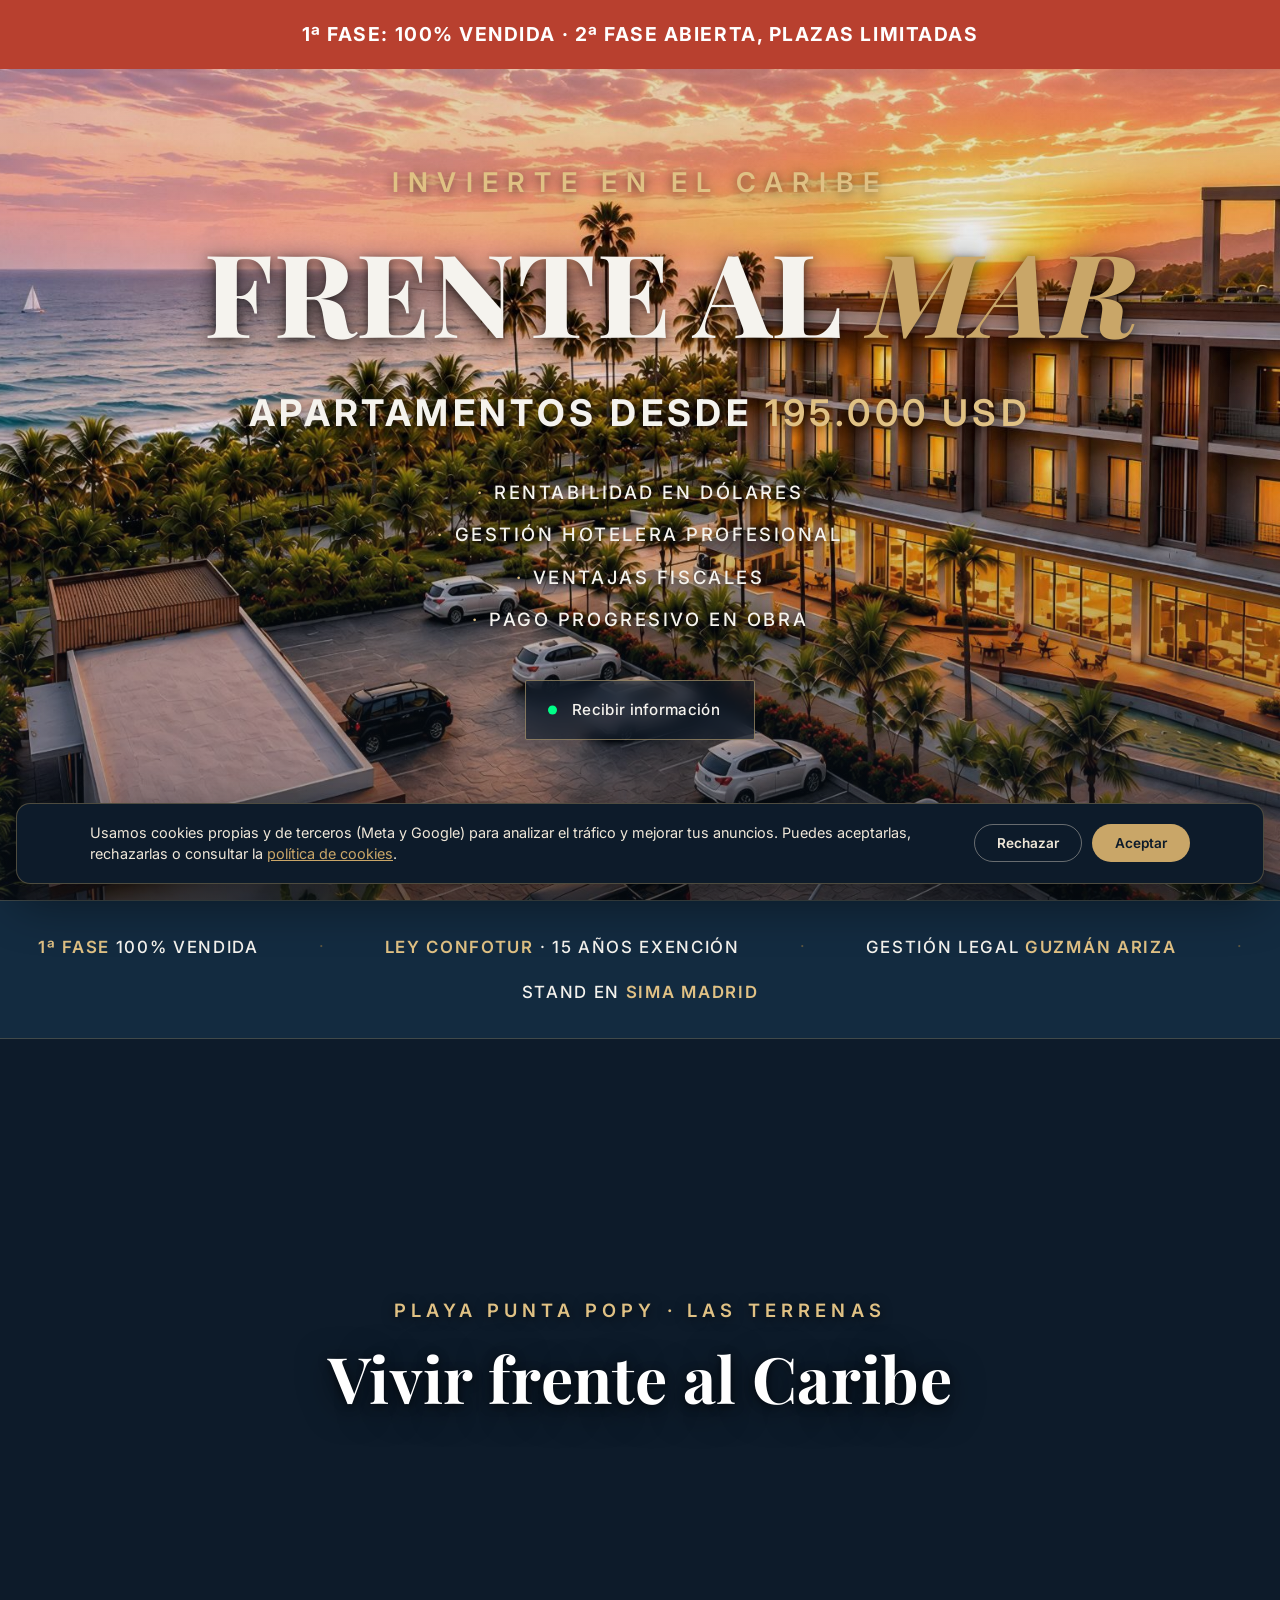
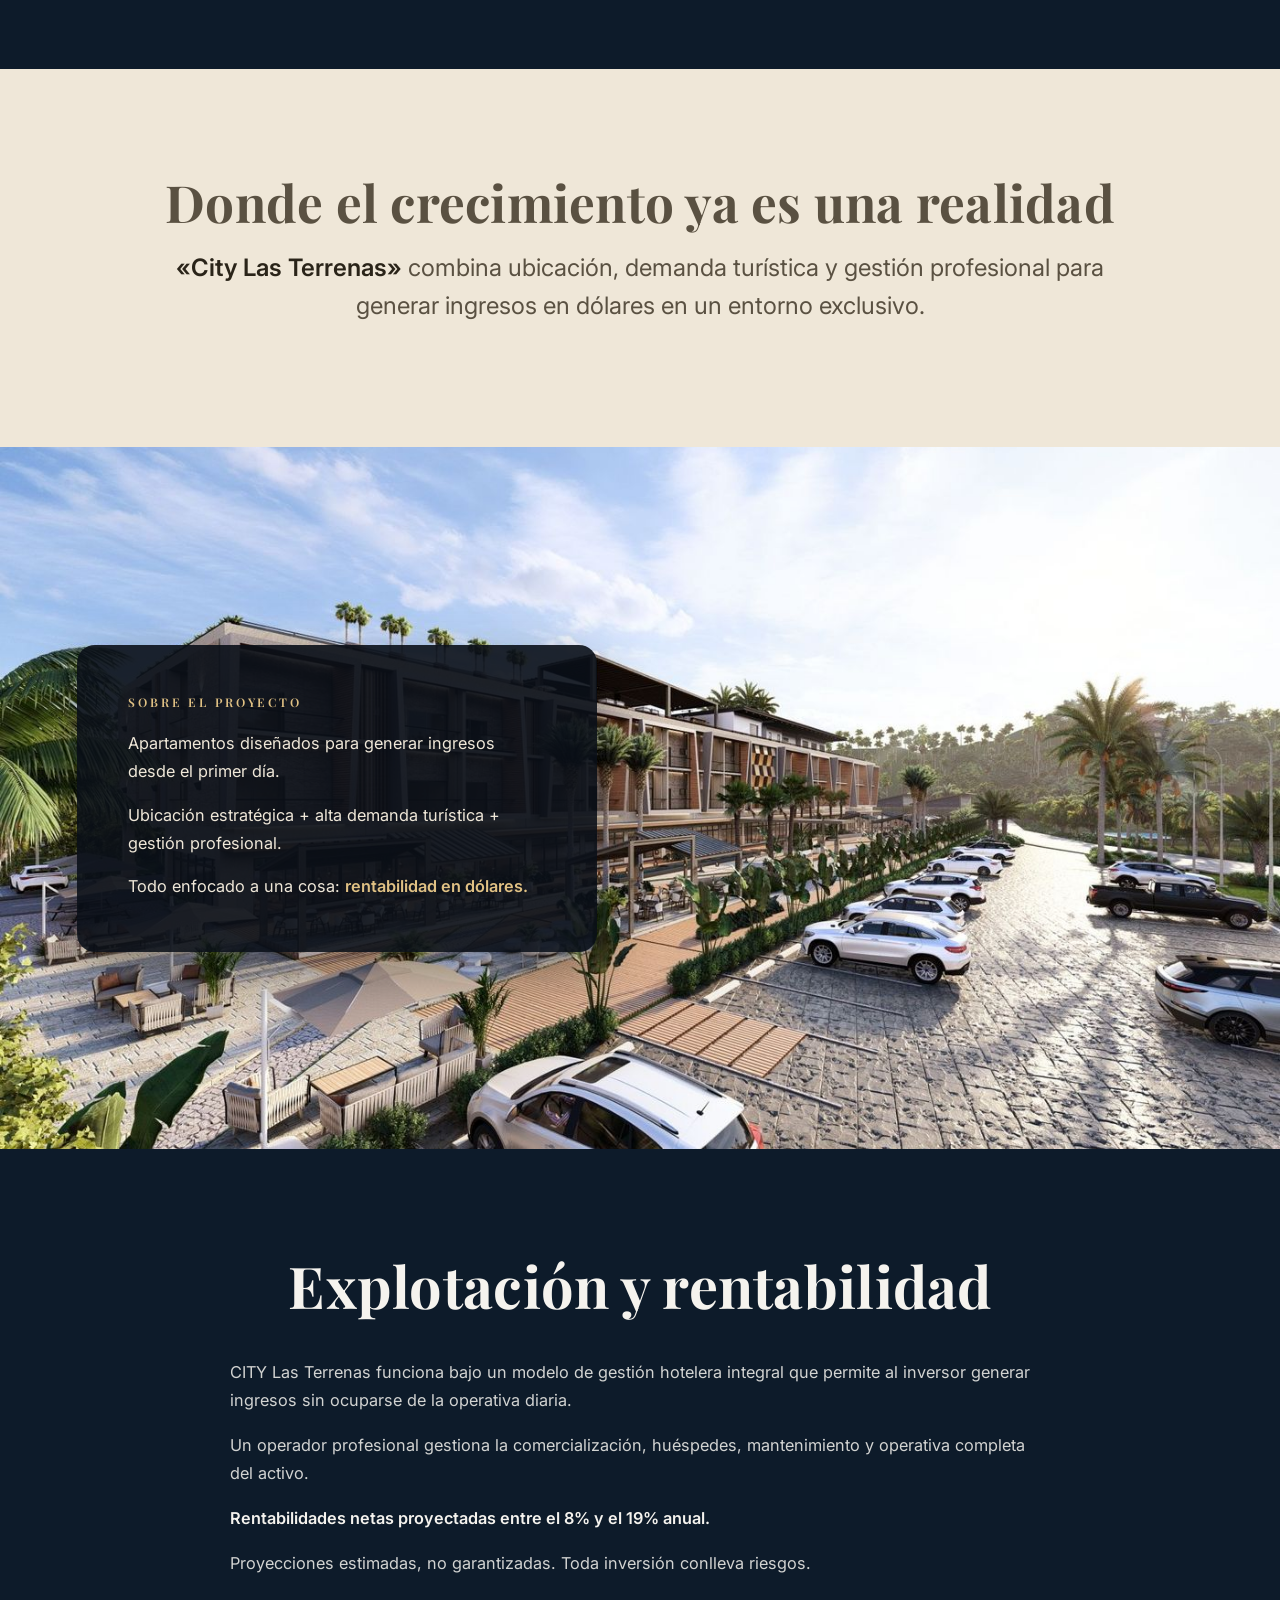
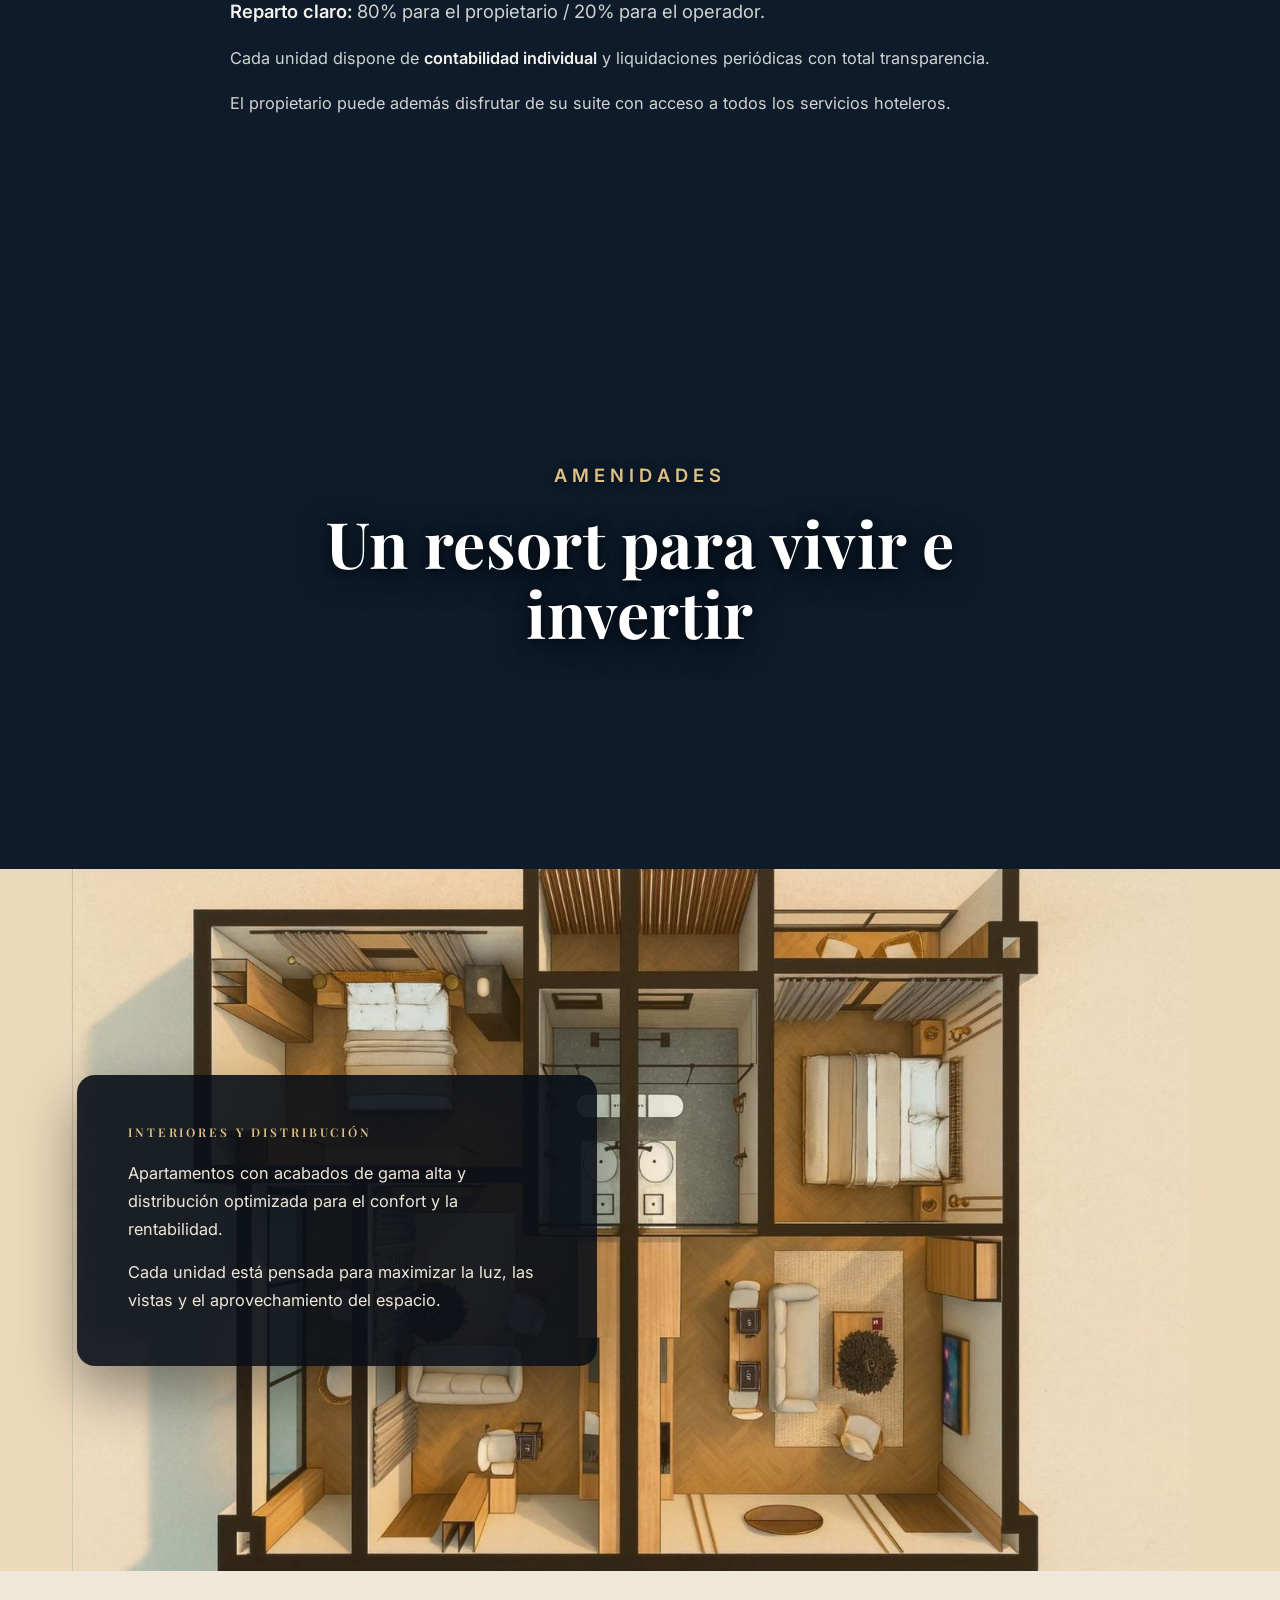
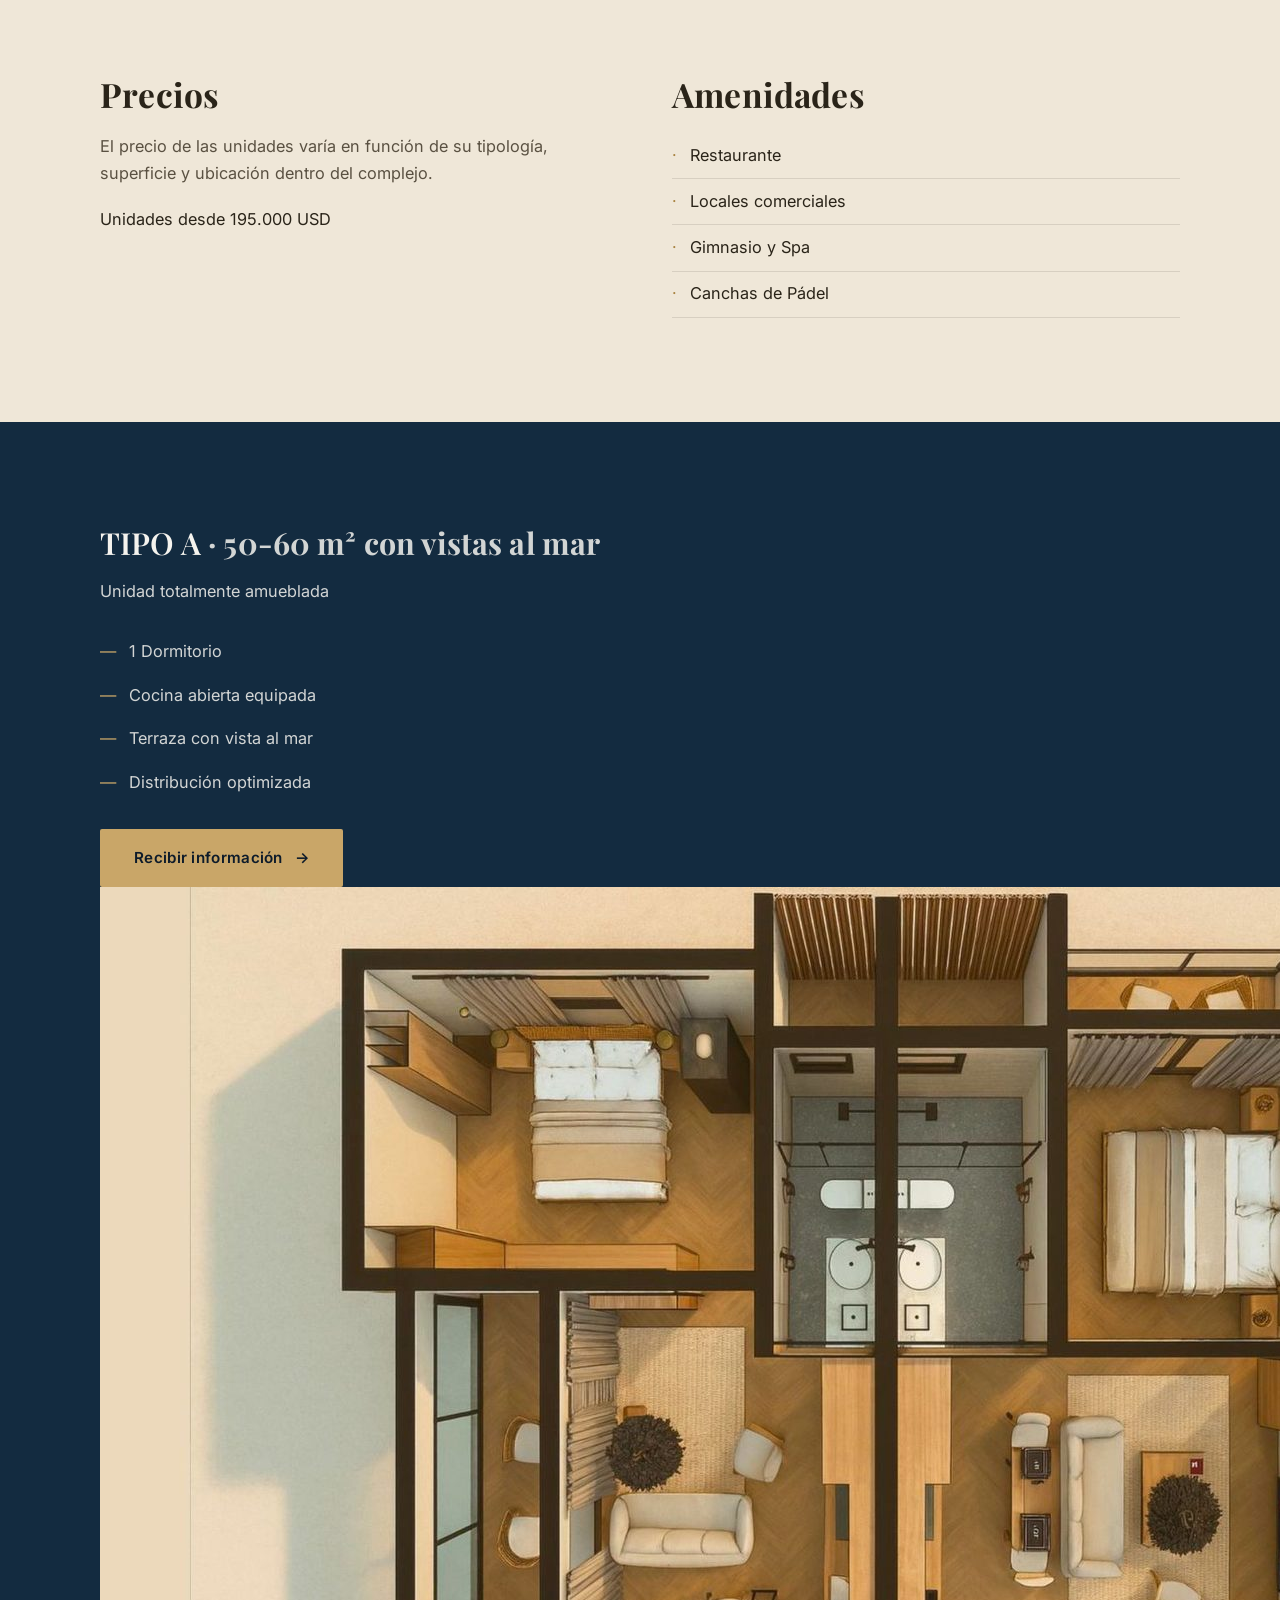
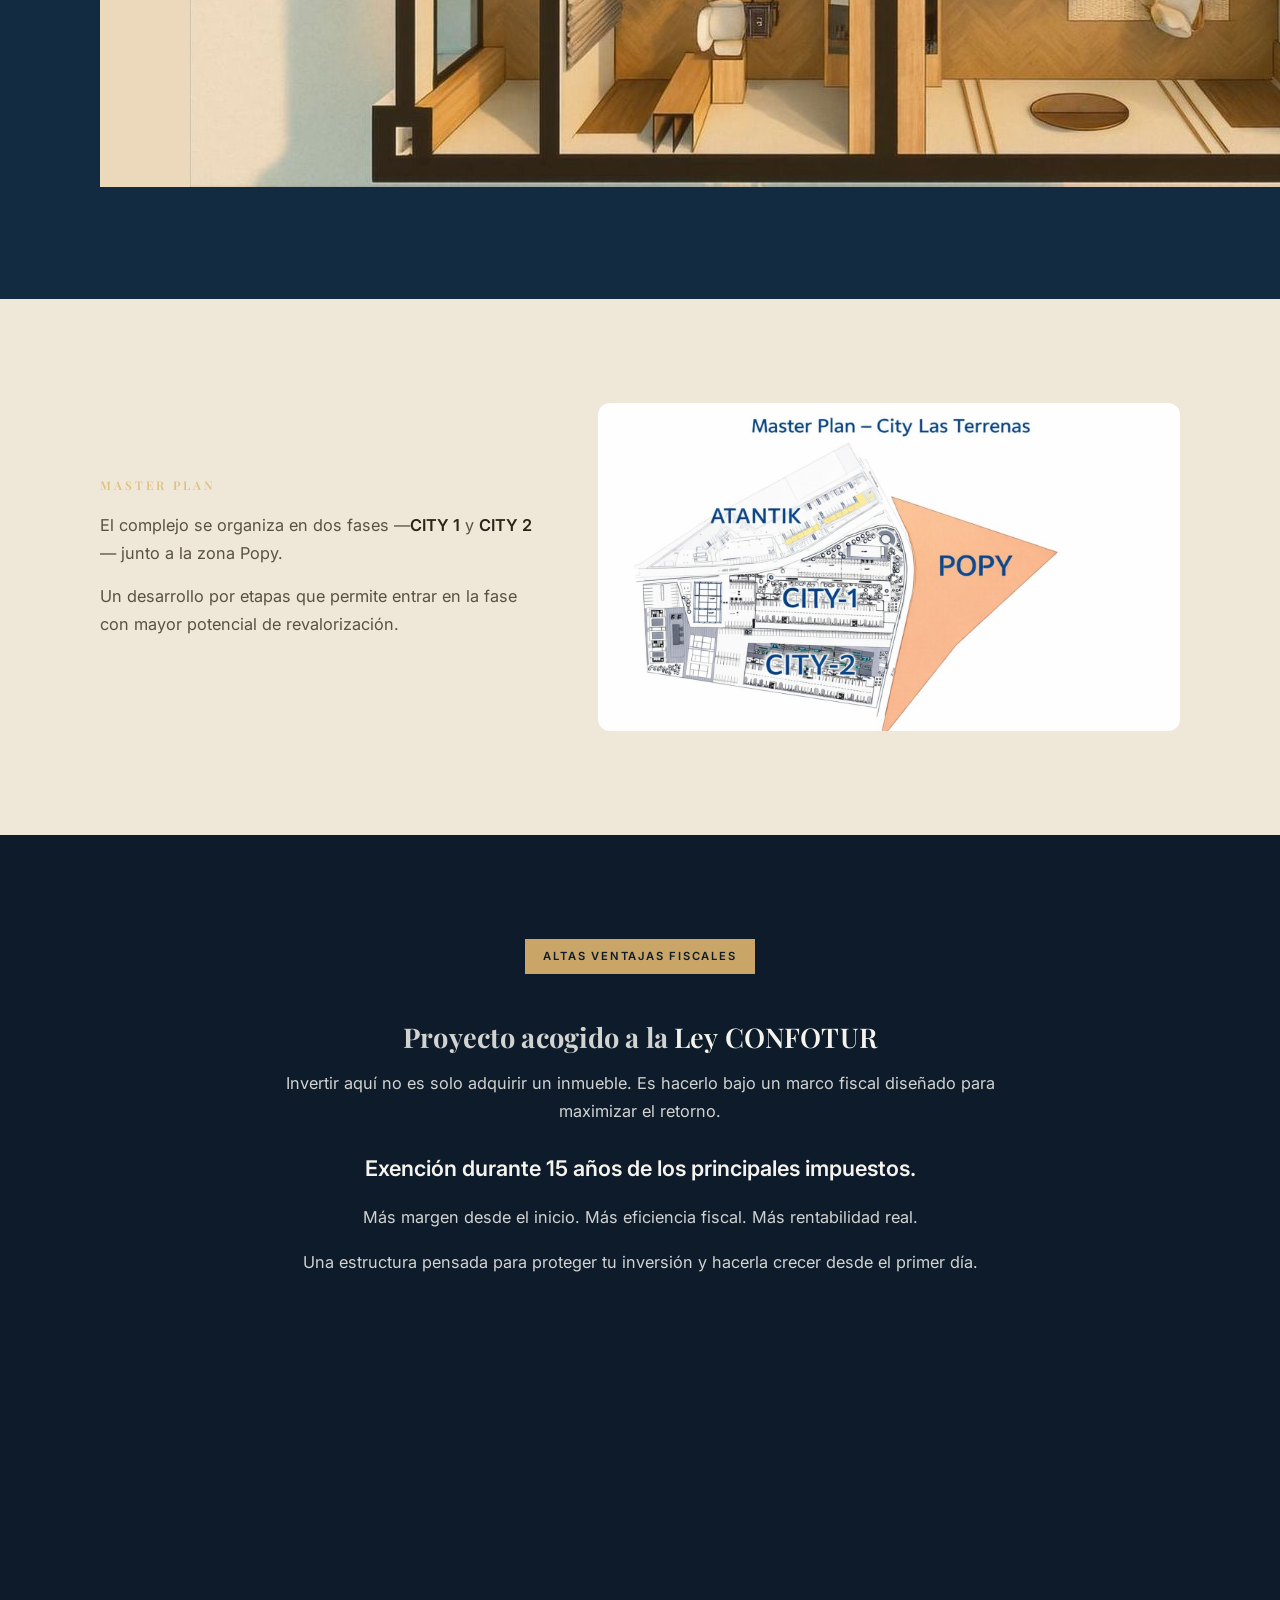
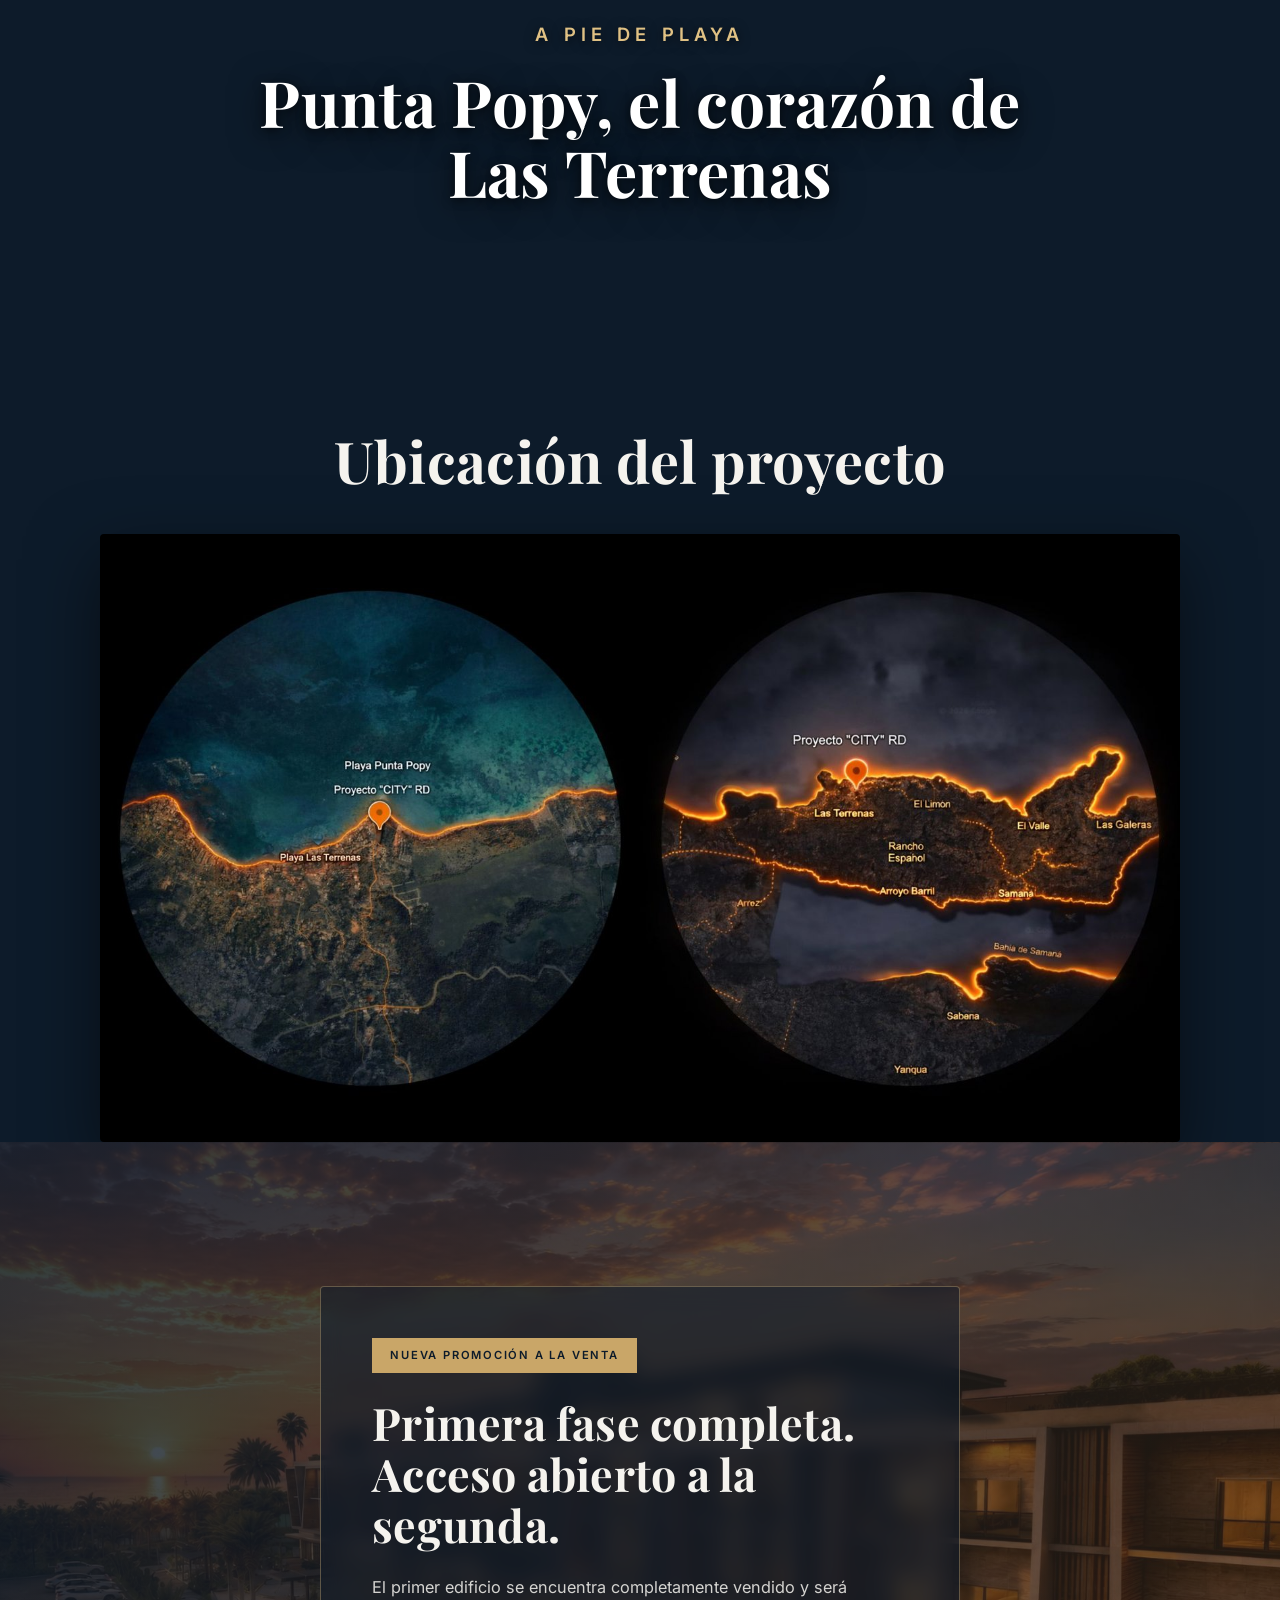
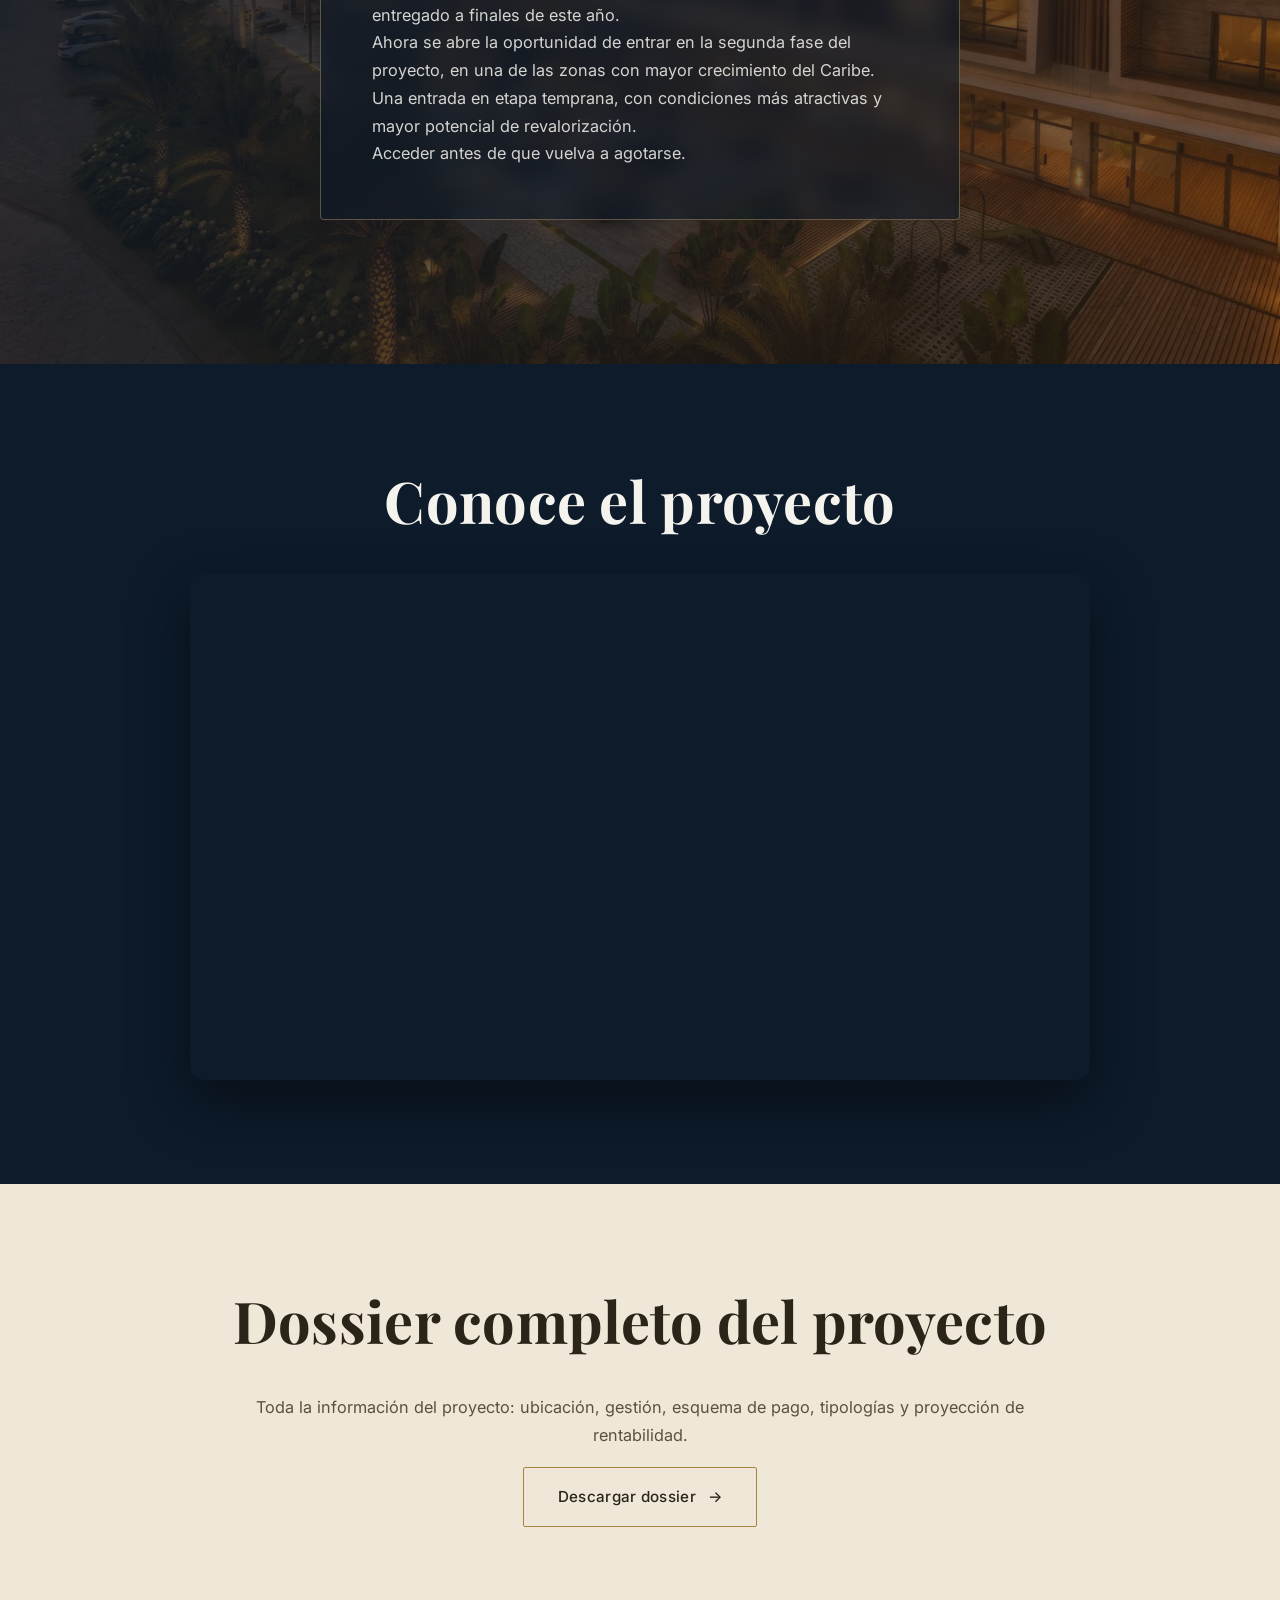
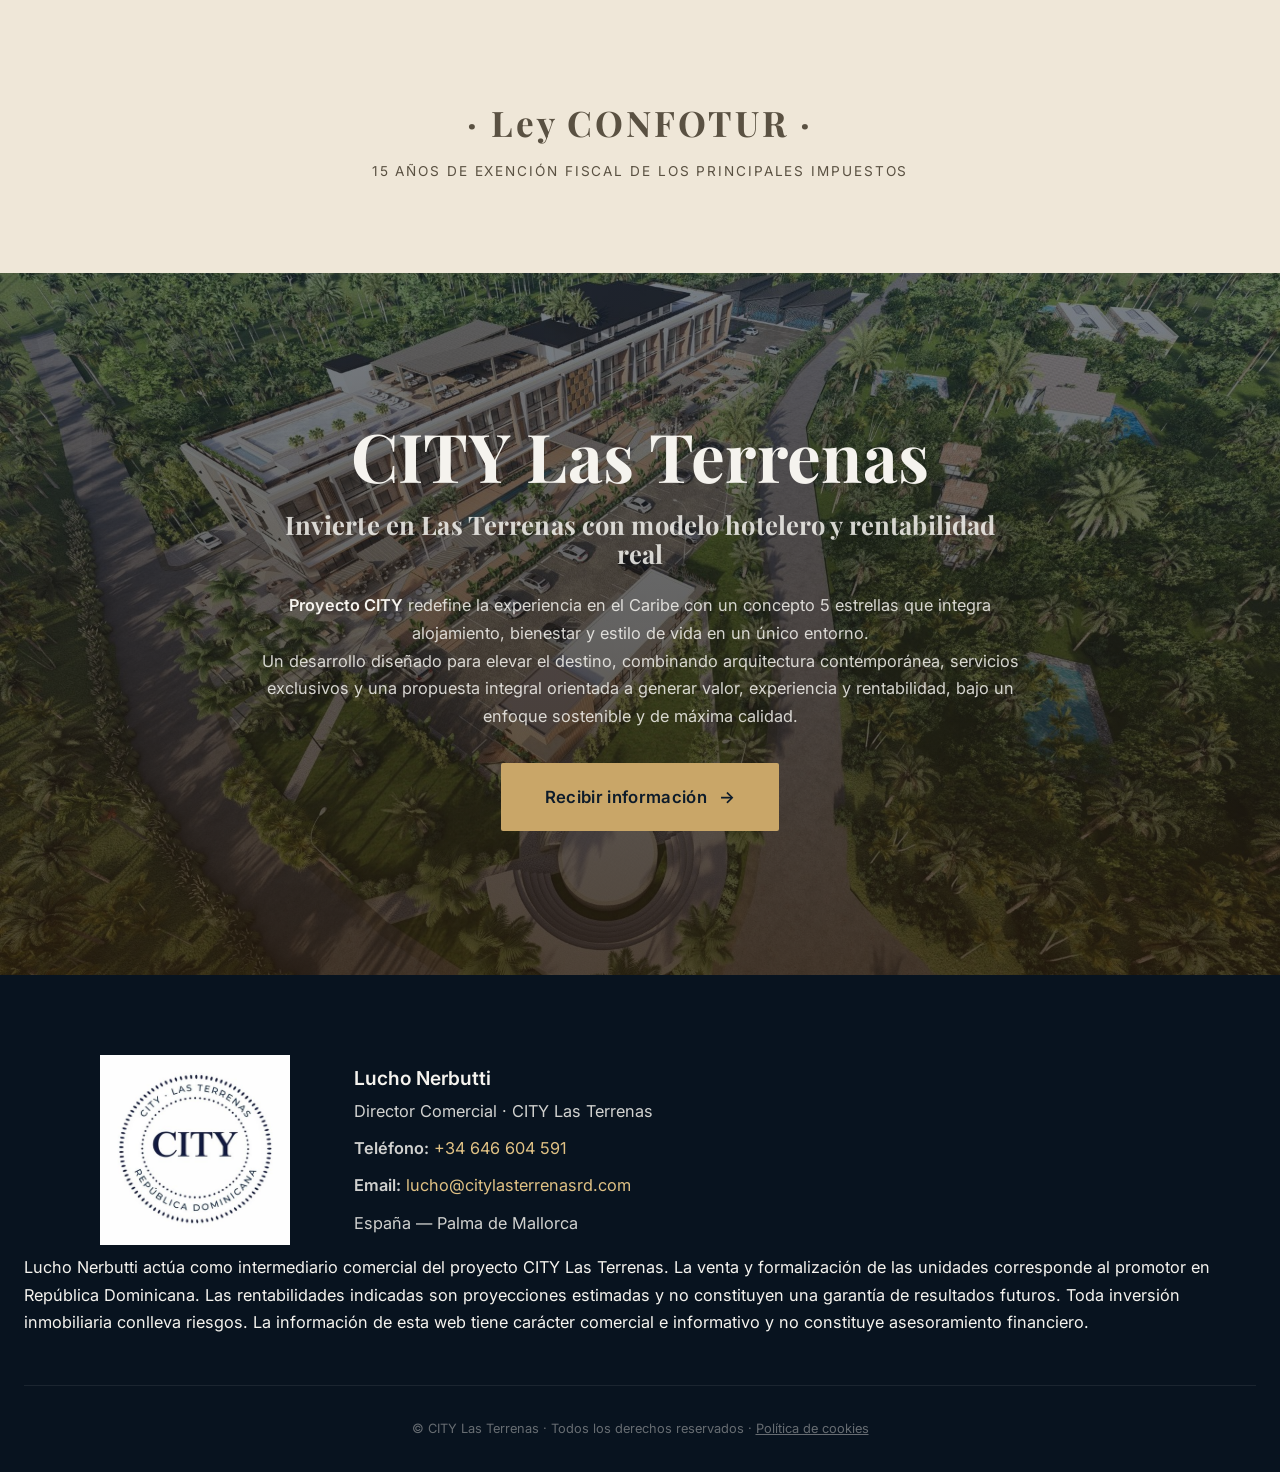
==== index.html @ 93aa948c "Add files via upload" ====
<!doctype html>
<html lang="es">
<head>
<meta charset="UTF-8">
<meta name="viewport" content="width=device-width, initial-scale=1">
<title>City Las Terrenas | Apartamentos en el Caribe desde 195.000 USD</title>
<meta name="description" content="Invierte frente al mar en Las Terrenas (Rep. Dominicana). Rentabilidad en dólares con gestión hotelera y ventajas fiscales CONFOTUR. Apartamentos desde 195.000 USD.">
<link rel="canonical" href="https://citylasterrenasrd.com/">
<meta property="og:locale" content="es_ES">
<meta property="og:type" content="website">
<meta property="og:title" content="City Las Terrenas | Apartamentos en el Caribe desde 195.000 USD">
<meta property="og:description" content="Invierte frente al mar en Las Terrenas (Rep. Dominicana). Rentabilidad en dólares con gestión hotelera y ventajas fiscales CONFOTUR. Apartamentos desde 195.000 USD.">
<meta property="og:url" content="https://citylasterrenasrd.com/">
<meta property="og:site_name" content="City Las Terrenas">
<meta property="og:image" content="https://citylasterrenasrd.com/assets/og-city.jpg">
<meta name="twitter:card" content="summary_large_image">
<link rel="icon" href="/assets/favicon-32x32.png" sizes="32x32">
<link rel="apple-touch-icon" href="/assets/favicon-180x180.png">
<link rel="preconnect" href="https://fonts.googleapis.com">
<link rel="preconnect" href="https://fonts.gstatic.com" crossorigin>
<link href="https://fonts.googleapis.com/css2?family=Playfair+Display:ital,wght@0,500;0,600;0,700;0,800;0,900;1,500;1,600;1,700&family=Inter:wght@300;400;500;600;700&display=swap" rel="stylesheet">
<link rel="stylesheet" href="/assets/city.css">
</head>
<body>

<!-- ===== HERO ===== -->
<header class="hero">
  <div class="hero-media" style="background-image:url('/assets/hero-atardecer.jpg')"></div>
  <div class="hero-overlay"></div>
  <div class="hero-banner">1ª FASE: 100% VENDIDA · 2ª FASE ABIERTA, PLAZAS LIMITADAS</div>
  <div class="hero-content">
    <p class="hero-eyebrow">Invierte en el Caribe</p>
    <h1 class="hero-title">Frente al <em>mar</em></h1>
    <p class="hero-price">Apartamentos desde <strong>195.000 USD</strong></p>
    <ul class="hero-features">
      <li>Rentabilidad en dólares</li>
      <li>Gestión hotelera profesional</li>
      <li>Ventajas fiscales</li>
      <li>Pago progresivo en obra</li>
    </ul>
    <a class="btn btn-primary" href="https://wa.me/34646604591?text=Hola%20Lucho%2C%20me%20interesa%20invertir%20en%20City%20Las%20Terrenas.%20%C2%BFMe%20pasas%20informaci%C3%B3n%3F" data-wa="lead" target="_blank" rel="noopener">
      <span class="btn-dot"></span>Recibir información
    </a>
  </div>
</header>

<!-- ===== FRANJA DE CONFIANZA ===== -->
<div class="trust-bar">
  <div class="trust-inner">
    <span class="trust-item"><strong>1ª fase</strong> 100% vendida</span>
    <span class="trust-sep">·</span>
    <span class="trust-item"><strong>Ley CONFOTUR</strong> · 15 años exención</span>
    <span class="trust-sep">·</span>
    <span class="trust-item">Gestión legal <strong>Guzmán Ariza</strong></span>
    <span class="trust-sep">·</span>
    <span class="trust-item">Stand en <strong>SIMA Madrid</strong></span>
  </div>
</div>

<!-- ===== PARALLAX 1: PLAYA ===== -->
<section class="parallax" style="background-image:url('/assets/gal-playa.jpg')">
  <div class="parallax-overlay"></div>
  <div class="parallax-content">
    <p class="parallax-eyebrow">Playa Punta Popy · Las Terrenas</p>
    <h2 class="parallax-title">Vivir frente al Caribe</h2>
  </div>
</section>

<!-- ===== INTRO (claro) ===== -->
<section class="section light section-intro">
  <div class="section-inner">
    <p class="intro-lead">Donde el crecimiento ya es una realidad</p>
    <p class="intro-body"><strong>«City Las Terrenas»</strong> combina ubicación, demanda turística y gestión profesional para generar ingresos en dólares en un entorno exclusivo.</p>
  </div>
</section>

<!-- ===== SOBRE EL PROYECTO (foto full-bleed + tarjeta) ===== -->
<section class="fotocard" style="background-image:url('/assets/gal-render-dia.jpg')">
  <div class="fotocard-card">
    <h2 class="eyebrow">Sobre el proyecto</h2>
    <p>Apartamentos diseñados para generar ingresos desde el primer día.</p>
    <p>Ubicación estratégica + alta demanda turística + gestión profesional.</p>
    <p>Todo enfocado a una cosa: <strong>rentabilidad en dólares.</strong></p>
  </div>
</section>

<!-- ===== EXPLOTACIÓN Y RENTABILIDAD (oscuro) — MOVIDO: subido aquí, es el argumento nº1 ===== -->
<section class="section dark section-content section-rentabilidad">
  <div class="section-inner">
    <h2 class="section-title-center">Explotación y rentabilidad</h2>
    <p class="rent-intro">CITY Las Terrenas funciona bajo un modelo de gestión hotelera integral que permite al inversor generar ingresos sin ocuparse de la operativa diaria.</p>
    <p class="rent-intro">Un operador profesional gestiona la comercialización, huéspedes, mantenimiento y operativa completa del activo.</p>
    <p class="rent-star"><strong>Rentabilidades netas proyectadas entre el 8% y el 19% anual.</strong></p>
    <p class="disclaimer-inline">Proyecciones estimadas, no garantizadas. Toda inversión conlleva riesgos.</p>
    <p class="rent-split"><strong>Reparto claro:</strong> 80% para el propietario / 20% para el operador.</p>
    <p>Cada unidad dispone de <strong>contabilidad individual</strong> y liquidaciones periódicas con total transparencia.</p>
    <p>El propietario puede además disfrutar de su suite con acceso a todos los servicios hoteleros.</p>
  </div>
</section>

<!-- ===== PARALLAX 2: PISCINA ===== -->
<section class="parallax" style="background-image:url('/assets/gal-piscina.jpg')">
  <div class="parallax-overlay"></div>
  <div class="parallax-content">
    <p class="parallax-eyebrow">Amenidades</p>
    <h2 class="parallax-title">Un resort para vivir e invertir</h2>
  </div>
</section>

<!-- ===== INTERIORES (foto full-bleed + tarjeta) ===== -->
<section class="fotocard" style="background-image:url('/assets/interior-habitacion.jpg')">
  <div class="fotocard-card">
    <h2 class="eyebrow">Interiores y distribución</h2>
    <p>Apartamentos con acabados de gama alta y distribución optimizada para el confort y la rentabilidad.</p>
    <p>Cada unidad está pensada para maximizar la luz, las vistas y el aprovechamiento del espacio.</p>
  </div>
</section>

<!-- ===== PRECIOS + AMENIDADES (claro) ===== -->
<section class="section light">
  <div class="dos-col">
    <div class="col col-precios">
      <h2 class="col-title">Precios</h2>
      <p>El precio de las unidades varía en función de su tipología, superficie y ubicación dentro del complejo.</p>
      <div class="precio-ancla">
        <span class="precio-label">Unidades desde</span>
        <span class="precio-cifra">195.000 <span class="precio-moneda">USD</span></span>
      </div>
    </div>
    <div class="col">
      <h2 class="col-title">Amenidades</h2>
      <ul class="amenidades">
        <li>Restaurante</li>
        <li>Locales comerciales</li>
        <li>Gimnasio y Spa</li>
        <li>Canchas de Pádel</li>
      </ul>
    </div>
  </div>
</section>

<!-- ===== TIPO A (soft) ===== -->
<section class="section soft section-tipo-a">
  <div class="section-inner tipo-a-inner">
    <div class="tipo-a-text">
      <p class="tipo-a-label"><strong>TIPO A</strong> · 50-60 m² con vistas al mar</p>
      <p>Unidad totalmente amueblada</p>
      <ul class="tipo-a-list">
        <li>1 Dormitorio</li>
        <li>Cocina abierta equipada</li>
        <li>Terraza con vista al mar</li>
        <li>Distribución optimizada</li>
      </ul>
      <a class="btn btn-gold" href="https://wa.me/34646604591?text=Hola%20Lucho%2C%20me%20interesa%20invertir%20en%20City%20Las%20Terrenas.%20%C2%BFMe%20pasas%20informaci%C3%B3n%3F" data-wa="lead" target="_blank" rel="noopener">
        Recibir información <span class="arrow">→</span>
      </a>
    </div>
    <img class="tipo-a-img" src="/assets/interior-habitacion.jpg" alt="Plano de distribución del apartamento Tipo A" loading="lazy">
  </div>
</section>

<!-- ===== MASTER PLAN (oscuro) ===== -->
<section class="section light section-masterplan">
  <div class="section-inner masterplan-inner">
    <div class="masterplan-text">
      <h2 class="eyebrow">Master plan</h2>
      <p>El complejo se organiza en dos fases —<strong>CITY 1</strong> y <strong>CITY 2</strong>— junto a la zona Popy.</p>
      <p>Un desarrollo por etapas que permite entrar en la fase con mayor potencial de revalorización.</p>
    </div>
    <img class="masterplan-img" src="/assets/masterplan.jpg" alt="Master plan del complejo City Las Terrenas" loading="lazy">
  </div>
</section>

<!-- ===== VENTAJAS FISCALES (oscuro) ===== -->
<section class="section dark section-fiscal fade-up">
  <div class="section-inner">
    <span class="promo-tag">Altas ventajas fiscales</span>
    <p class="fiscal-lead">Proyecto acogido a la <strong>Ley CONFOTUR</strong></p>
    <p class="fiscal-ctx">Invertir aquí no es solo adquirir un inmueble. Es hacerlo bajo un marco fiscal diseñado para maximizar el retorno.</p>
    <p class="fiscal-highlight"><strong>Exención durante 15 años de los principales impuestos.</strong></p>
    <p class="fiscal-ctx">Más margen desde el inicio. Más eficiencia fiscal. Más rentabilidad real.</p>
    <p class="fiscal-ctx">Una estructura pensada para proteger tu inversión y hacerla crecer desde el primer día.</p>
  </div>
</section>

<!-- ===== PARALLAX 4: PUNTA POPY ===== -->
<section class="parallax" style="background-image:url('/assets/gal-puntapopy.jpg')">
  <div class="parallax-overlay"></div>
  <div class="parallax-content">
    <p class="parallax-eyebrow">A pie de playa</p>
    <h2 class="parallax-title">Punta Popy, el corazón de Las Terrenas</h2>
  </div>
</section>

<!-- ===== UBICACIÓN (negro, full-bleed) ===== -->
<section class="section-ubicacion">
  <h2 class="section-title-center ubicacion-title">Ubicación del proyecto</h2>
  <div class="mapa-wrap">
    <img src="/assets/mapa-ubicacion.jpg" alt="Ubicación de City Las Terrenas en República Dominicana" loading="lazy">
  </div>
</section>

<!-- ===== NUEVA PROMOCIÓN / ESCASEZ (foto) — MOVIDO: justo antes del cierre para crear urgencia ===== -->
<section class="section-promo" style="background-image:url('/assets/edificio-nocturno.jpg')">
  <div class="promo-overlay"></div>
  <div class="promo-card bloque-premium">
    <span class="promo-tag">Nueva promoción a la venta</span>
    <h2 class="promo-title">Primera fase completa.<br>Acceso abierto a la segunda.</h2>
    <p>El primer edificio se encuentra completamente vendido y será entregado a finales de este año.</p>
    <p>Ahora se abre la oportunidad de entrar en la segunda fase del proyecto, en una de las zonas con mayor crecimiento del Caribe.</p>
    <p>Una entrada en etapa temprana, con condiciones más atractivas y mayor potencial de revalorización.</p>
    <p class="promo-cierre">Acceder antes de que vuelva a agotarse.</p>
  </div>
</section>

<!-- ===== VÍDEO (oscuro) ===== -->
<section class="section dark section-video fade-up">
  <div class="section-inner">
    <h2 class="section-title-center">Conoce el proyecto</h2>
    <div class="video-wrap">
      <iframe id="city-video" src="https://www.youtube-nocookie.com/embed/1BBDeXpoS_s?enablejsapi=1&mute=1&playsinline=1&rel=0" title="City Las Terrenas" frameborder="0" allow="accelerometer; autoplay; clipboard-write; encrypted-media; gyroscope; picture-in-picture" allowfullscreen loading="lazy"></iframe>
    </div>
  </div>
</section>

<!-- ===== DOSSIER (claro) — descarga directa del PDF ===== -->
<section class="section light section-content" style="text-align:center">
  <div class="section-inner">
    <h2 class="section-title-center">Dossier completo del proyecto</h2>
    <p>Toda la información del proyecto: ubicación, gestión, esquema de pago, tipologías y proyección de rentabilidad.</p>
    <a class="btn btn-outline" href="/assets/dossier-city.pdf" download>
      Descargar dossier <span class="arrow">→</span>
    </a>
  </div>
</section>

<!-- ===== CONFOTUR (claro) ===== -->
<section class="section light section-confotur">
  <p class="confotur-line">· Ley CONFOTUR ·</p>
  <p class="confotur-sub">15 años de exención fiscal de los principales impuestos</p>
</section>

<!-- ===== CIERRE (foto + CTA de conversión) ===== -->
<section class="section-cierre" style="background-image:url('/assets/render-aereo.jpg')">
  <div class="cierre-overlay"></div>
  <div class="cierre-content">
    <h2 class="cierre-title">CITY Las Terrenas</h2>
    <p class="cierre-lead">Invierte en Las Terrenas con modelo hotelero y rentabilidad real</p>
    <p><strong>Proyecto CITY</strong> redefine la experiencia en el Caribe con un concepto 5 estrellas que integra alojamiento, bienestar y estilo de vida en un único entorno.</p>
    <p>Un desarrollo diseñado para elevar el destino, combinando arquitectura contemporánea, servicios exclusivos y una propuesta integral orientada a generar valor, experiencia y rentabilidad, bajo un enfoque sostenible y de máxima calidad.</p>
    <p style="margin-top:2rem"><a class="btn btn-close" href="https://wa.me/34646604591?text=Hola%20Lucho%2C%20me%20interesa%20invertir%20en%20City%20Las%20Terrenas.%20%C2%BFMe%20pasas%20informaci%C3%B3n%3F" data-wa="lead" target="_blank" rel="noopener">Recibir información <span class="arrow">→</span></a></p>
  </div>
</section>

<!--
  ============================================================
  SECCIONES DESACTIVADAS (v5) — comentadas, no borradas.
  Motivo: repetían contenido o enfriaban el embudo.
  Si quieres recuperar alguna, quita el comentario del bloque.
  ============================================================

  ----- MANIFIESTO (repetía "ingresos en dólares / demanda turística" del intro) -----
  <section class="section light section-manifiesto fade-up">
    <div class="section-inner">
      <h2 class="manifiesto-title"><strong>«CITY LAS TERRENAS»</strong> no es una promoción más.</h2>
      <p>Es un proyecto diseñado con criterio, experiencia real y visión de inversión.</p>
      <p>Equipo local, conocimiento del mercado y una estructura pensada para identificar oportunidades y ejecutarlas con precisión.</p>
      <p>Aquí no se trata solo de comprar. Se trata de entrar en el lugar adecuado, en el momento adecuado.</p>
      <p>Un activo enfocado en generar ingresos en dólares, con demanda turística real y proyección a largo plazo.</p>
    </div>
  </section>

  ----- METODOLOGÍA (duplicaba casi literal "Explotación y rentabilidad") -----
  <section class="section dark section-content">
    <div class="section-inner">
      <h2 class="section-title-center">Metodología</h2>
      <p class="metodologia-lead">Desarrollamos, entregamos y operamos tu activo con <strong>100% gestión y transparencia.</strong></p>
      <p>CITY Las Terrenas está concebido como una inversión completamente gestionada, diseñada para inversores que buscan rentabilidad inmobiliaria sin implicarse en la operativa diaria.</p>
      <p>La gestión se realiza bajo un modelo hotelero profesional que asume el control integral del activo: comercialización, atención al huésped, mantenimiento, limpieza y coordinación operativa del complejo.</p>
      <p>Todo enfocado a maximizar ingresos y garantizar una experiencia eficiente, estable y sin fricciones para el inversor.</p>
    </div>
  </section>

  ----- DISEÑO Y SOSTENIBILIDAD (el "20% del terreno" ya sale en el parallax render) -----
  <section class="section light section-content">
    <div class="section-inner">
      <h2 class="eyebrow">Diseño y sostenibilidad</h2>
      <p>La sostenibilidad es un pilar esencial del proyecto, integrando tecnología avanzada para optimizar el consumo energético y reducir el impacto ambiental.</p>
      <p>Su diseño prioriza el respeto por el entorno, ocupando solo el 20% del terreno y preservando amplias zonas verdes y espacios abiertos, creando un entorno más eficiente, equilibrado y de mayor calidad para residentes e inversores.</p>
    </div>
  </section>

  ----- PARALLAX 3: RENDER AÉREO (se usa la misma foto render-aereo.jpg en el cierre) -----
  <section class="parallax" style="background-image:url('/assets/render-aereo.jpg')">
    <div class="parallax-overlay"></div>
    <div class="parallax-content">
      <p class="parallax-eyebrow">Integrado en el entorno</p>
      <h2 class="parallax-title">Solo el 20% del terreno construido</h2>
    </div>
  </section>

  ----- CONSTRUCCIÓN Y ENTREGA (due diligence pura — esto vive en el dossier) -----
  <section class="section light section-content">
    <div class="section-inner">
      <h2 class="section-title-center">Construcción y entrega</h2>
      <p>Ejecutamos el desarrollo bajo un control técnico y financiero riguroso, alineando cada fase con una comercialización transparente y una escrituración ágil, sin fricciones para el inversor.</p>
      <p>Todo el proceso legal, contractual y de cobros se articula a través del despacho internacional <strong>Guzmán Ariza</strong>, que aporta un marco jurídico sólido, seguridad en las transacciones y plena protección para el inversor.</p>
      <p><strong>Incluye:</strong> dirección y control de obra, estándares de calidad, planificación por hitos y estructura de pagos, estrategia de ventas por tipologías, gestión documental y contractual, equipamiento "llave en mano", entrega final y puesta en operación del activo.</p>
    </div>
  </section>

  ============================================================
-->

<!-- ===== FOOTER ===== -->
<footer class="site-footer">
  <div class="footer-inner">
    <div class="footer-logo">
      <img src="/assets/logo-city.png" alt="City Las Terrenas · República Dominicana" loading="lazy">
    </div>
    <div class="footer-datos">
      <p class="footer-nombre"><strong>Lucho Nerbutti</strong></p>
      <p class="footer-cargo">Director Comercial · CITY Las Terrenas</p>
      <p><strong>Teléfono:</strong> <a href="https://wa.me/34646604591" target="_blank" rel="noopener">+34 646 604 591</a></p>
      <p><strong>Email:</strong> <a href="mailto:lucho@citylasterrenasrd.com">lucho@citylasterrenasrd.com</a></p>
      <p class="footer-loc">España — Palma de Mallorca</p>
    </div>
  </div>
  <p class="footer-legal">Lucho Nerbutti actúa como intermediario comercial del proyecto CITY Las Terrenas. La venta y formalización de las unidades corresponde al promotor en República Dominicana. Las rentabilidades indicadas son proyecciones estimadas y no constituyen una garantía de resultados futuros. Toda inversión inmobiliaria conlleva riesgos. La información de esta web tiene carácter comercial e informativo y no constituye asesoramiento financiero.</p>
  <div class="footer-copy">© CITY Las Terrenas · Todos los derechos reservados · <a href="/politica-cookies/">Política de cookies</a></div>
</footer>

<!-- ===== WHATSAPP FLOTANTE ===== -->
<a class="wa-float" href="https://wa.me/34646604591?text=Hola%20Lucho%2C%20me%20interesa%20el%20proyecto%20City%20Las%20Terrenas." data-wa="lead" target="_blank" rel="noopener" aria-label="Contactar por WhatsApp">
  <svg viewBox="0 0 448 512" xmlns="http://www.w3.org/2000/svg"><path d="M380.9 97.1C339 55.1 283.2 32 223.9 32c-122.4 0-222 99.6-222 222 0 39.1 10.2 77.3 29.6 111L0 480l117.7-30.9c32.4 17.7 68.9 27 106.1 27h.1c122.3 0 224.1-99.6 224.1-222 0-59.3-25.2-115-67.1-157zm-157 341.6c-33.2 0-65.7-8.9-94-25.7l-6.7-4-69.8 18.3L72 359.2l-4.4-7c-18.5-29.4-28.2-63.3-28.2-98.2 0-101.7 82.8-184.5 184.6-184.5 49.3 0 95.6 19.2 130.4 54.1 34.8 34.9 56.2 81.2 56.1 130.5 0 101.8-84.9 184.6-186.6 184.6zm101.2-138.2c-5.5-2.8-32.8-16.2-37.9-18-5.1-1.9-8.8-2.8-12.5 2.8-3.7 5.6-14.3 18-17.6 21.8-3.2 3.7-6.5 4.2-12 1.4-32.6-16.3-54-29.1-75.5-66-5.7-9.8 5.7-9.1 16.3-30.3 1.8-3.7.9-6.9-.5-9.7-1.4-2.8-12.5-30.1-17.1-41.2-4.5-10.8-9.1-9.3-12.5-9.5-3.2-.2-6.9-.2-10.6-.2-3.7 0-9.7 1.4-14.8 6.9-5.1 5.6-19.4 19-19.4 46.3 0 27.3 19.9 53.7 22.6 57.4 2.8 3.7 39.1 59.7 94.8 83.8 35.2 15.2 49 16.5 66.6 13.9 10.7-1.6 32.8-13.4 37.4-26.4 4.6-13 4.6-24.1 3.2-26.4-1.3-2.5-5-3.9-10.5-6.6z"/></svg>
</a>

<!-- ===== BANNER DE COOKIES (RGPD: consentimiento previo) ===== -->
<div id="cookie-banner" class="cookie-banner" role="dialog" aria-live="polite" aria-label="Aviso de cookies" hidden>
  <div class="cookie-inner">
    <p class="cookie-text">
      Usamos cookies propias y de terceros (Meta y Google) para analizar el tráfico y mejorar tus anuncios.
      Puedes aceptarlas, rechazarlas o consultar la <a href="/politica-cookies/">política de cookies</a>.
    </p>
    <div class="cookie-actions">
      <button type="button" class="cookie-btn cookie-reject" id="cookie-reject">Rechazar</button>
      <button type="button" class="cookie-btn cookie-accept" id="cookie-accept">Aceptar</button>
    </div>
  </div>
</div>

<script>
/* ===== Gestión de consentimiento de cookies ===== */
(function () {
  var KEY = "city_cookie_consent";       // "accepted" | "rejected"
  var META_PIXEL_ID = "1108019128176468";
  var GA_ID = "G-X8M8QJ450D";
  var pixelsLoaded = false;   // se pone true cuando el Pixel está activo

  function loadPixels() {
    /* --- Meta Pixel --- */
    !function(f,b,e,v,n,t,s){if(f.fbq)return;n=f.fbq=function(){n.callMethod?
    n.callMethod.apply(n,arguments):n.queue.push(arguments)};if(!f._fbq)f._fbq=n;
    n.push=n;n.loaded=!0;n.version='2.0';n.queue=[];t=b.createElement(e);t.async=!0;
    t.src=v;s=b.getElementsByTagName(e)[0];s.parentNode.insertBefore(t,s)}(window,
    document,'script','https://connect.facebook.net/en_US/fbevents.js');
    fbq('init', META_PIXEL_ID);
    fbq('track', 'PageView');
    pixelsLoaded = true;

    /* --- Google Analytics 4 --- */
    var ga = document.createElement('script');
    ga.async = true;
    ga.src = 'https://www.googletagmanager.com/gtag/js?id=' + GA_ID;
    document.head.appendChild(ga);
    window.dataLayer = window.dataLayer || [];
    function gtag(){dataLayer.push(arguments);}
    window.gtag = gtag;
    gtag('js', new Date());
    gtag('config', GA_ID);
  }

  function hideBanner() {
    var b = document.getElementById('cookie-banner');
    if (b) b.hidden = true;
  }

  document.addEventListener('DOMContentLoaded', function () {
    var consent = null;
    try { consent = localStorage.getItem(KEY); } catch (e) {}

    if (consent === 'accepted') {
      loadPixels();
      return;
    }
    if (consent === 'rejected') {
      return;
    }

    /* Sin decisión previa: mostrar banner */
    var banner = document.getElementById('cookie-banner');
    if (banner) banner.hidden = false;

    var accept = document.getElementById('cookie-accept');
    var reject = document.getElementById('cookie-reject');

    if (accept) accept.addEventListener('click', function () {
      try { localStorage.setItem(KEY, 'accepted'); } catch (e) {}
      hideBanner();
      loadPixels();
    });

    if (reject) reject.addEventListener('click', function () {
      try { localStorage.setItem(KEY, 'rejected'); } catch (e) {}
      hideBanner();
    });
  });

  /* ===== Evento Lead al hacer clic en CTA de WhatsApp ===== */
  /* Solo dispara si el Pixel está cargado (usuario aceptó cookies). */
  document.addEventListener('click', function (ev) {
    var link = ev.target.closest ? ev.target.closest('[data-wa="lead"]') : null;
    if (!link) return;
    if (pixelsLoaded && typeof fbq === 'function') {
      fbq('track', 'Lead', { content_name: 'City Las Terrenas - WhatsApp' });
    }
    /* El enlace sigue su curso normal (abre WhatsApp) en cualquier caso. */
  });
})();
</script>

<script>
document.addEventListener("DOMContentLoaded", function() {
  const els = document.querySelectorAll('.fade-up, .bloque-premium');
  const obs = new IntersectionObserver((entries) => {
    entries.forEach(e => { if (e.isIntersecting) e.target.classList.add('visible'); });
  }, { threshold: 0.15 });
  els.forEach(el => obs.observe(el));

  /* Autoplay del vídeo al llegar por scroll (silenciado) */
  const vid = document.getElementById('city-video');
  if (vid) {
    let played = false;
    const vObs = new IntersectionObserver((entries) => {
      entries.forEach(e => {
        if (e.isIntersecting && !played) {
          vid.contentWindow.postMessage('{"event":"command","func":"playVideo","args":""}', '*');
          played = true;
        }
      });
    }, { threshold: 0.5 });
    vObs.observe(vid);
  }
});
</script>
</body>
</html>
---- assets/city.css ----
:root{
  --navy:#0d1b2a;
  --navy-soft:#132b40;
  --gold:#c9a668;
  --gold-deep:#a8823f;
  --gold-bright:#e0c184;
  --bone:#f5f3ee;
  --sand:#efe7d8;
  --sand-warm:#f4ede0;
  --ink:#2a2419;
  --ink-soft:#5a5142;
  --teal:#4a9d9c;
  --red:#b8402f;
  --muted:rgba(245,243,238,.85);
  --muted-dark:rgba(42,36,25,.8);
}
*{margin:0;padding:0;box-sizing:border-box}
html{scroll-behavior:smooth}
body{
  font-family:'Inter',sans-serif;
  background:var(--navy);
  color:var(--bone);
  line-height:1.7;
  font-weight:400;
  font-size:1.02rem;
  -webkit-font-smoothing:antialiased;
  overflow-x:hidden;
}
.eyebrow{
  font-size:.75rem;font-weight:600;letter-spacing:.24em;
  text-transform:uppercase;color:var(--gold);margin-bottom:1.2rem;
}
h1,h2,.section-title-center,.col-title,.cierre-title,.promo-title,.manifiesto-title,.tipo-a-label,.confotur-line,.intro-lead,.fiscal-lead,.cierre-lead{
  font-family:'Playfair Display',serif;font-weight:700;line-height:1.14;letter-spacing:.005em;
}
em{font-style:italic;color:var(--gold)}
strong{font-weight:600}
a{color:inherit}

/* BOTONES */
.btn{display:inline-flex;align-items:center;gap:12px;font-size:.95rem;font-weight:500;letter-spacing:.02em;padding:16px 34px;border-radius:2px;text-decoration:none;cursor:pointer;transition:all .3s ease}
.btn-primary{background:rgba(13,27,42,.55);color:var(--bone);backdrop-filter:blur(8px);position:relative;padding-left:46px;border:1px solid rgba(224,193,132,.5)}
.btn-primary .btn-dot{position:absolute;left:22px;top:50%;transform:translateY(-50%);width:9px;height:9px;border-radius:50%;background:#00ff88;animation:pulse 1.8s infinite}
@keyframes pulse{0%{box-shadow:0 0 0 0 rgba(0,255,136,.5)}70%{box-shadow:0 0 0 11px rgba(0,255,136,0)}100%{box-shadow:0 0 0 0 rgba(0,255,136,0)}}
.btn-primary:hover{background:rgba(13,27,42,.8);transform:translateY(-2px);border-color:var(--gold-bright)}
.btn-gold{background:var(--gold);color:var(--navy);font-weight:600}
.btn-gold .arrow{transition:transform .3s ease}
.btn-gold:hover{background:var(--gold-bright);transform:translateY(-2px)}
.btn-gold:hover .arrow{transform:translateX(6px)}
.btn-outline{background:transparent;color:var(--ink);border:1px solid var(--gold-deep);font-weight:500}
.btn-outline .arrow{transition:transform .3s ease}
.btn-outline:hover{background:var(--gold);color:var(--navy);transform:translateY(-2px)}
.btn-outline:hover .arrow{transform:translateX(6px)}
.btn-close{background:var(--gold);color:var(--navy);font-weight:600;font-size:1.05rem;padding:20px 44px}
.btn-close .arrow{transition:transform .3s ease}
.btn-close:hover{background:var(--gold-bright);transform:translateY(-2px)}
.btn-close:hover .arrow{transform:translateX(6px)}

/* HERO */
.hero{position:relative;min-height:100vh;display:flex;align-items:center;justify-content:center;text-align:center;overflow:hidden}
.hero-media{position:absolute;inset:0;background-size:cover;background-position:center;z-index:0}
.hero-overlay{position:absolute;inset:0;background:linear-gradient(180deg,rgba(13,27,42,.12) 0%,rgba(13,27,42,.05) 45%,rgba(13,27,42,.45) 100%);z-index:1}
.hero-content{position:relative;z-index:2;max-width:920px;padding:2rem 1.5rem}
.hero-eyebrow{font-size:clamp(1.1rem,2.4vw,1.7rem);letter-spacing:.34em;text-transform:uppercase;color:var(--gold-bright);font-weight:600;margin-bottom:1.2rem;text-shadow:0 2px 12px rgba(0,0,0,.6)}
.hero-title{font-size:clamp(3rem,9vw,7.5rem);font-weight:800;text-transform:uppercase;letter-spacing:.01em;text-shadow:0 2px 8px rgba(0,0,0,.55),0 6px 30px rgba(0,0,0,.7);margin-bottom:1.6rem;white-space:nowrap}
.hero-banner{position:absolute;top:0;left:0;right:0;background:var(--red);color:#fff;font-weight:700;font-size:clamp(.85rem,2vw,1.2rem);letter-spacing:.08em;padding:18px 26px;text-align:center;z-index:3}
.hero-price{font-size:clamp(1.3rem,3.5vw,2.3rem);font-weight:700;letter-spacing:.12em;text-transform:uppercase;margin-bottom:2rem;white-space:nowrap;text-shadow:0 2px 12px rgba(0,0,0,.6)}
.hero-price strong{color:var(--gold-bright)}
.hero-features{list-style:none;display:flex;flex-direction:column;align-items:center;gap:.7rem;margin-bottom:2.8rem;font-size:clamp(.95rem,1.8vw,1.15rem);font-weight:500;letter-spacing:.14em;text-transform:uppercase;color:var(--bone);text-shadow:0 2px 10px rgba(0,0,0,.65)}
.hero-features li::before{content:"·";margin-right:.6rem;color:var(--gold-bright)}

/* FRANJA CONFIANZA */
.trust-bar{background:var(--navy-soft);border-top:1px solid rgba(201,166,104,.25);border-bottom:1px solid rgba(201,166,104,.25);padding:2rem 1.5rem}
.trust-inner{max-width:1300px;margin:0 auto;display:flex;flex-wrap:wrap;justify-content:space-around;align-items:center;gap:1rem 2rem;text-align:center}
.trust-item{font-size:clamp(.85rem,1.5vw,1.05rem);font-weight:500;letter-spacing:.1em;text-transform:uppercase;color:var(--bone)}
.trust-item strong{color:var(--gold-bright);font-weight:600}
.trust-sep{color:var(--gold-deep);opacity:.5}

/* SECCIONES BASE */
.section{padding:6.5rem 1.5rem}
.section-inner{max-width:1080px;margin:0 auto}
.section-title-center{font-size:clamp(2.4rem,5.5vw,3.6rem);font-weight:700;text-align:center;margin-bottom:2.5rem}
.section p{margin-bottom:1.1rem}

/* TEMA OSCURO / CLARO */
.dark{background:var(--navy);color:var(--bone)}
.dark p{color:var(--muted)}
.dark p strong{color:var(--bone)}
.light{background:var(--sand);color:var(--ink)}
.light .eyebrow{color:var(--gold-deep)}
.light p{color:var(--ink-soft)}
.light p strong{color:var(--ink)}
.light h2,.light .section-title-center,.light .col-title{color:var(--ink)}
.soft{background:var(--navy-soft);color:var(--bone)}
.soft p{color:var(--muted)}
.soft p strong{color:var(--bone)}

/* INTRO */
.section-intro{text-align:center}
.section-intro .section-inner{max-width:1000px}
.intro-lead{font-size:clamp(2rem,5vw,3.2rem);font-weight:700;color:var(--gold-deep);margin-bottom:1.8rem}
.intro-body{font-size:clamp(1.2rem,2.2vw,1.5rem);line-height:1.6}

/* SOBRE */
.barra-vertical{position:relative;padding-left:2.5rem;max-width:720px}
.barra-vertical::before{content:"";position:absolute;left:0;top:.5rem;bottom:.5rem;width:2px;background:linear-gradient(to bottom,transparent,var(--gold) 30%,var(--gold) 70%,transparent)}
.section-sobre p{font-size:1.18rem}

/* DOS COLUMNAS */
.dos-col{display:grid;grid-template-columns:1fr 1fr;gap:4rem;max-width:1080px;margin:0 auto}
.col-title{font-size:2.1rem;color:var(--gold-deep);margin-bottom:1.2rem}
.col-highlight{font-size:1.3rem}
.amenidades{list-style:none}
.amenidades li{padding:.55rem 0;border-bottom:1px solid rgba(42,36,25,.12)}
.amenidades li::before{content:"·";color:var(--gold-deep);margin-right:.8rem}

/* MAPA */
.section-ubicacion{text-align:center}
.mapa-wrap{max-width:1080px;margin:0 auto;border-radius:4px;overflow:hidden;box-shadow:0 25px 70px rgba(0,0,0,.5)}
.mapa-wrap img{width:100%;display:block}

/* PROMO */
.section-promo{position:relative;padding:9rem 1.5rem;background-size:cover;background-position:center;display:flex;justify-content:center}
.promo-overlay{position:absolute;inset:0;background:linear-gradient(120deg,rgba(13,27,42,.85),rgba(60,40,20,.6))}
.promo-card{position:relative;z-index:2;max-width:640px;background:rgba(13,27,42,.55);backdrop-filter:blur(10px);border:1px solid rgba(224,193,132,.35);border-radius:4px;padding:3.2rem}
.promo-tag{display:inline-block;background:var(--gold);color:var(--navy);font-size:.7rem;font-weight:600;letter-spacing:.16em;text-transform:uppercase;padding:8px 18px;margin-bottom:1.5rem}
.promo-title{font-size:clamp(1.9rem,4vw,2.8rem);margin-bottom:1.5rem;color:var(--bone)}
.promo-card p{color:var(--muted)}
.promo-card p strong{color:var(--gold-bright)}

/* MANIFIESTO */
.section-manifiesto{text-align:center}
.section-manifiesto .section-inner{max-width:820px}
.manifiesto-title{font-size:clamp(2rem,4.5vw,3rem);margin-bottom:2rem}
.manifiesto-title strong{color:var(--gold-deep)}

/* FISCAL */
.section-fiscal{text-align:center}
.section-fiscal .section-inner{max-width:780px}
.fiscal-lead{font-size:1.7rem;margin:1.5rem 0}
.fiscal-highlight{font-size:1.35rem;color:var(--gold-bright)!important;margin:1.5rem 0}

/* TIPO A */
.section-tipo-a .section-inner{max-width:1080px}
.tipo-a-label{font-size:1.9rem;color:var(--gold);margin-bottom:.5rem}
.tipo-a-list{list-style:none;margin:1.5rem 0}
.tipo-a-list li{padding:.5rem 0;color:var(--muted)}
.tipo-a-list li::before{content:"—";color:var(--gold);margin-right:.8rem}

/* CONTENIDO GENÉRICO */
.section-content .section-inner{max-width:820px}
.rent-split{font-size:1.15rem}
.metodologia-lead{font-size:1.3rem;text-align:center;margin-bottom:2rem!important}

/* CONFOTUR */
.section-confotur{text-align:center;padding:4.5rem 1.5rem}
.confotur-line{font-size:2.2rem;color:var(--gold-deep);letter-spacing:.08em;margin-bottom:.5rem}
.confotur-sub{letter-spacing:.14em;text-transform:uppercase;font-size:.85rem;color:var(--ink-soft)}

/* CIERRE */
.section-cierre{position:relative;padding:9rem 1.5rem;background-size:cover;background-position:center;text-align:center}
.cierre-overlay{position:absolute;inset:0;background:linear-gradient(180deg,rgba(13,27,42,.55),rgba(40,28,15,.8))}
.cierre-content{position:relative;z-index:2;max-width:760px;margin:0 auto}
.cierre-title{font-size:clamp(2.6rem,6vw,4.2rem);margin-bottom:1rem;color:var(--bone)}
.cierre-lead{font-size:1.6rem;color:var(--gold-bright);margin-bottom:1.5rem}
.cierre-content p{color:var(--muted)}
.cierre-content p strong{color:var(--bone)}

/* FOOTER */
.site-footer{background:#08131f;padding:5rem 1.5rem 2rem}
.footer-inner{max-width:1080px;margin:0 auto;display:grid;grid-template-columns:auto 1fr;gap:4rem;align-items:center}
.footer-logo img{width:190px;max-width:100%}
.footer-datos p{margin-bottom:.6rem;color:var(--muted)}
.footer-nombre{font-size:1.2rem;color:var(--bone)!important;margin-bottom:.2rem!important}
.footer-datos a{color:var(--gold-bright);text-decoration:none}
.footer-copy{text-align:center;margin-top:3rem;padding-top:2rem;border-top:1px solid rgba(245,243,238,.08);font-size:.8rem;color:rgba(245,243,238,.4)}

/* WHATSAPP FLOTANTE */
.wa-float{position:fixed;bottom:24px;right:24px;width:58px;height:58px;background:#25d366;border-radius:50%;display:flex;align-items:center;justify-content:center;box-shadow:0 6px 22px rgba(0,0,0,.35);z-index:100;transition:transform .3s}
.wa-float:hover{transform:scale(1.08)}
.wa-float svg{width:30px;height:30px;fill:#fff}

/* ANIMACIONES */
.fade-up,.bloque-premium{opacity:0;transform:translateY(40px);transition:all .8s ease}
.fade-up.visible,.bloque-premium.visible{opacity:1;transform:translateY(0)}

/* RESPONSIVE */
@media(max-width:768px){
  .section{padding:4.5rem 1.3rem}
  .hero-title{white-space:normal;font-size:clamp(3rem,15vw,5rem)}
  .hero-price{white-space:normal}
  .hero{padding-top:70px}
  .dos-col{grid-template-columns:1fr;gap:2.5rem}
  .footer-inner{grid-template-columns:1fr;gap:2rem;text-align:center;justify-items:center}
  .promo-card{padding:2.2rem}
  .hero-features{gap:.4rem 1.2rem}
  .trust-inner{gap:.6rem 1.2rem}
  .trust-sep{display:none}
}
@media(prefers-reduced-motion:reduce){
  *{animation:none!important;transition:none!important}
  .fade-up,.bloque-premium{opacity:1;transform:none}
}

/* ===== BANNER DE COOKIES ===== */
.cookie-banner{
  position:fixed;
  left:16px; right:16px; bottom:16px;
  z-index:9999;
  background:#0d1b2a;
  color:#efe7d8;
  border:1px solid rgba(201,166,104,.35);
  border-radius:14px;
  box-shadow:0 18px 50px rgba(0,0,0,.45);
  padding:18px 20px;
  font-family:'Inter',sans-serif;
}
.cookie-inner{
  display:flex;
  align-items:center;
  gap:20px;
  max-width:1100px;
  margin:0 auto;
}
.cookie-text{
  margin:0;
  font-size:.9rem;
  line-height:1.5;
  color:#efe7d8;
  flex:1;
}
.cookie-text a{ color:#c9a668; text-decoration:underline; }
.cookie-actions{ display:flex; gap:10px; flex-shrink:0; }
.cookie-btn{
  font-family:'Inter',sans-serif;
  font-size:.85rem;
  font-weight:600;
  padding:10px 22px;
  border-radius:999px;
  cursor:pointer;
  border:1px solid transparent;
  transition:opacity .2s, background .2s;
}
.cookie-reject{
  background:transparent;
  color:#efe7d8;
  border-color:rgba(239,231,216,.4);
}
.cookie-reject:hover{ background:rgba(239,231,216,.08); }
.cookie-accept{
  background:#c9a668;
  color:#0d1b2a;
}
.cookie-accept:hover{ opacity:.9; }
@media (max-width:620px){
  .cookie-inner{ flex-direction:column; align-items:stretch; gap:14px; }
  .cookie-actions{ justify-content:stretch; }
  .cookie-btn{ flex:1; }
}

/* ===== VÍDEO ===== */
.video-wrap{position:relative;width:100%;max-width:900px;margin:0 auto;aspect-ratio:16/9;border-radius:14px;overflow:hidden;box-shadow:0 20px 60px rgba(0,0,0,.45)}
.video-wrap iframe{position:absolute;inset:0;width:100%;height:100%;border:0}

/* ===== PARALLAX (fondo fijo) ===== */
.parallax{
  position:relative;
  min-height:70vh;
  display:flex;align-items:center;justify-content:center;text-align:center;
  background-size:cover;
  background-position:center;
  background-attachment:fixed;
  overflow:hidden;
}
.parallax-overlay{position:absolute;inset:0;background:linear-gradient(180deg,rgba(13,27,42,.05),rgba(13,27,42,.2));z-index:1}
.parallax-content{position:relative;z-index:2;padding:2rem 1.5rem;max-width:900px}
.parallax-eyebrow{font-size:clamp(.9rem,2vw,1.15rem);letter-spacing:.28em;text-transform:uppercase;color:var(--gold-bright,#e6c987);font-weight:600;margin-bottom:1rem;text-shadow:0 2px 12px rgba(0,0,0,.7)}
.parallax-title{font-family:'Playfair Display',serif;font-weight:700;font-size:clamp(2rem,5.5vw,4rem);color:#fff;text-shadow:0 2px 10px rgba(0,0,0,.6),0 6px 34px rgba(0,0,0,.7);margin:0;line-height:1.1}
/* iOS/móvil: background-attachment:fixed falla → lo desactivamos */
@media (max-width:900px){
  .parallax{background-attachment:scroll;min-height:56vh}
}

/* ===== VÍDEO ===== */

/* ===== FOTO FULL-BLEED + TARJETA (estilo original) ===== */
.fotocard{
  position:relative;
  width:100%;
  min-height:78vh;
  display:flex;align-items:center;
  background-size:cover;
  background-position:center;
  background-color:#0d1b2a;
  padding:clamp(3rem,7vw,6rem) clamp(1.2rem,6vw,7rem);
  box-sizing:border-box;
}
.fotocard-right{justify-content:flex-end}
.fotocard-card{
  position:relative;z-index:2;
  background:rgba(9,15,24,.9);
  color:#efe7d8;
  max-width:520px;
  padding:clamp(2rem,4vw,3.2rem);
  border-radius:18px;
  box-shadow:0 24px 60px rgba(0,0,0,.4);
}
.fotocard-card .eyebrow{color:var(--gold-bright,#e6c987);margin-bottom:1.3rem}
.fotocard-card p{margin:0 0 1rem;line-height:1.7;font-size:1.02rem}
.fotocard-card p:last-child{margin-bottom:0}
.fotocard-card strong{color:var(--gold-bright,#e6c987)}
@media (max-width:640px){
  .fotocard{min-height:auto;padding:0}
  .fotocard-card{max-width:100%;border-radius:0;padding:2.4rem 1.5rem;margin:0}
}

/* ===== MASTER PLAN (imagen completa) ===== */
.masterplan-inner{display:grid;grid-template-columns:1fr 1.3fr;gap:clamp(2rem,4vw,3.5rem);align-items:center}
.masterplan-text .eyebrow{color:var(--gold-bright,#e6c987);margin-bottom:1.2rem}
.masterplan-text p{line-height:1.7;margin:0 0 1rem}
.masterplan-text strong{color:var(--gold-bright,#e6c987)}
.masterplan-img{width:100%;height:auto;border-radius:12px;display:block;background:#fff}
@media (max-width:800px){.masterplan-inner{grid-template-columns:1fr;gap:2rem}}
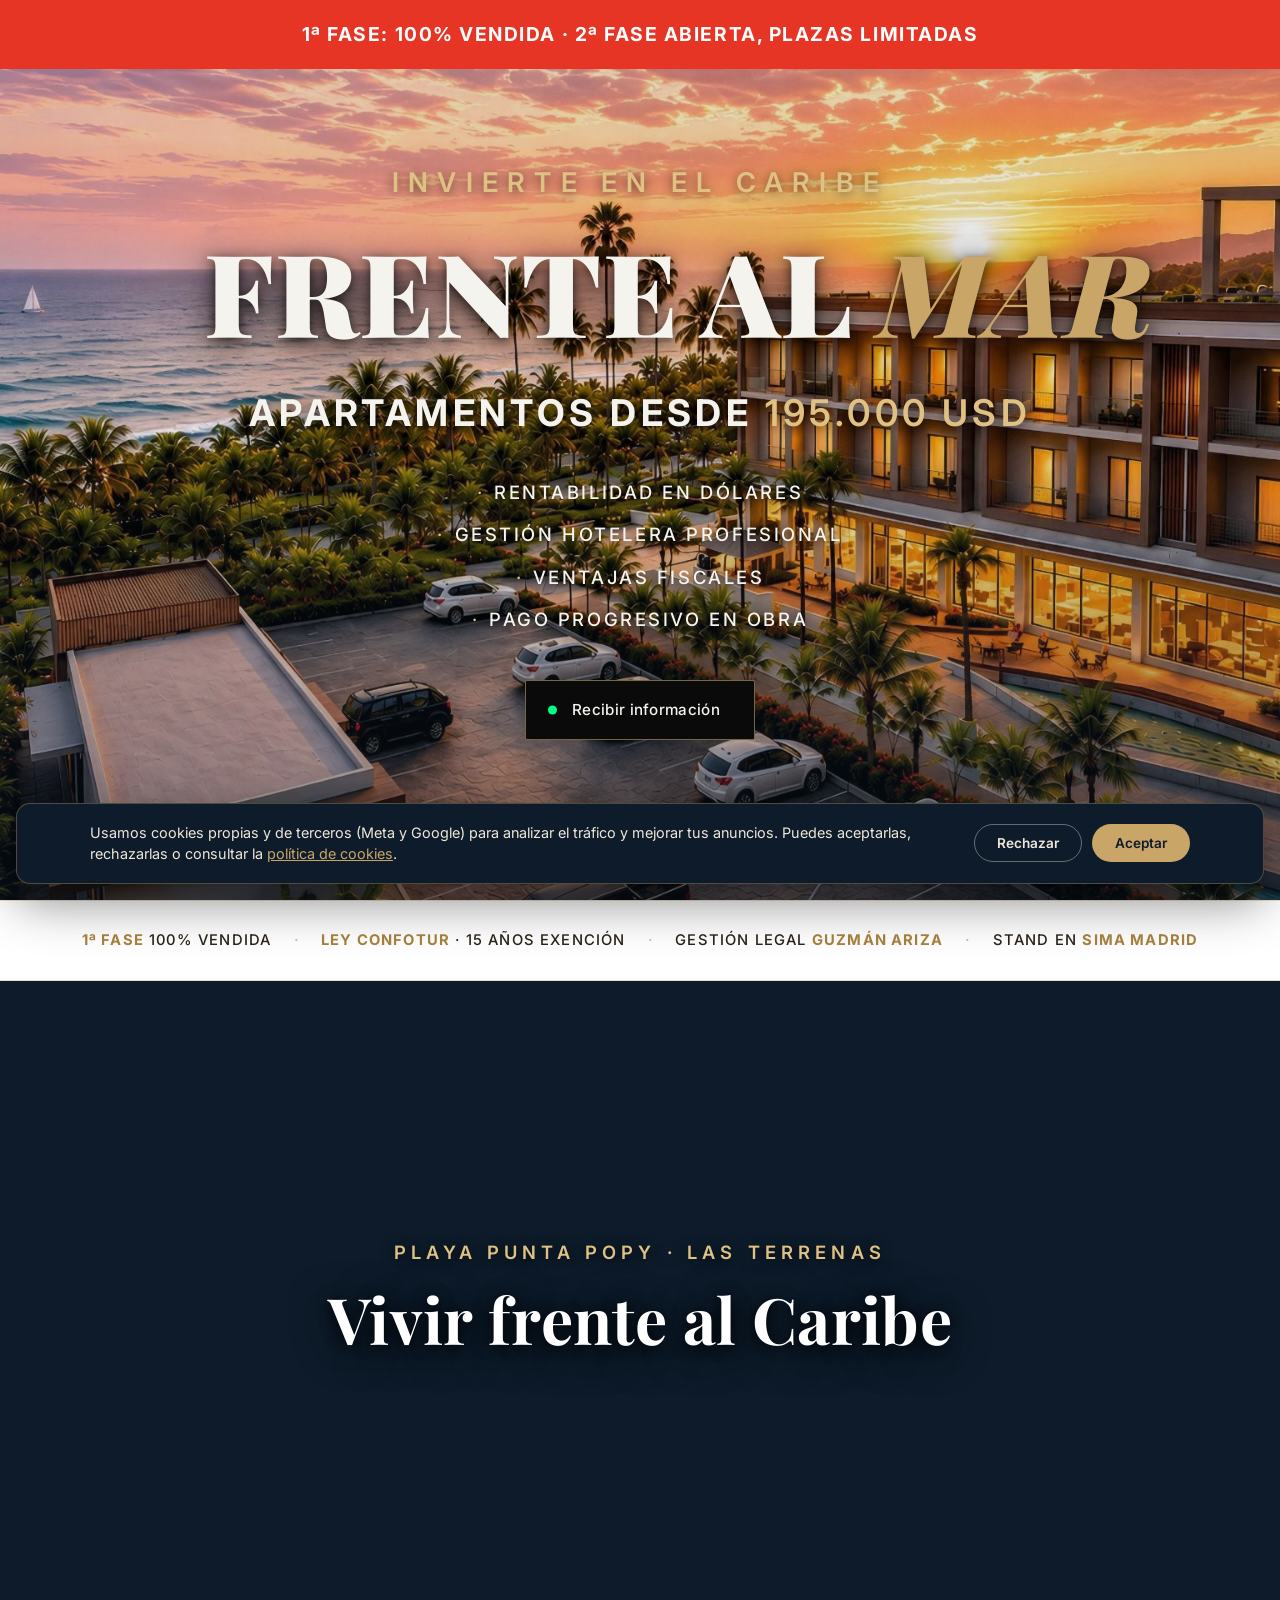
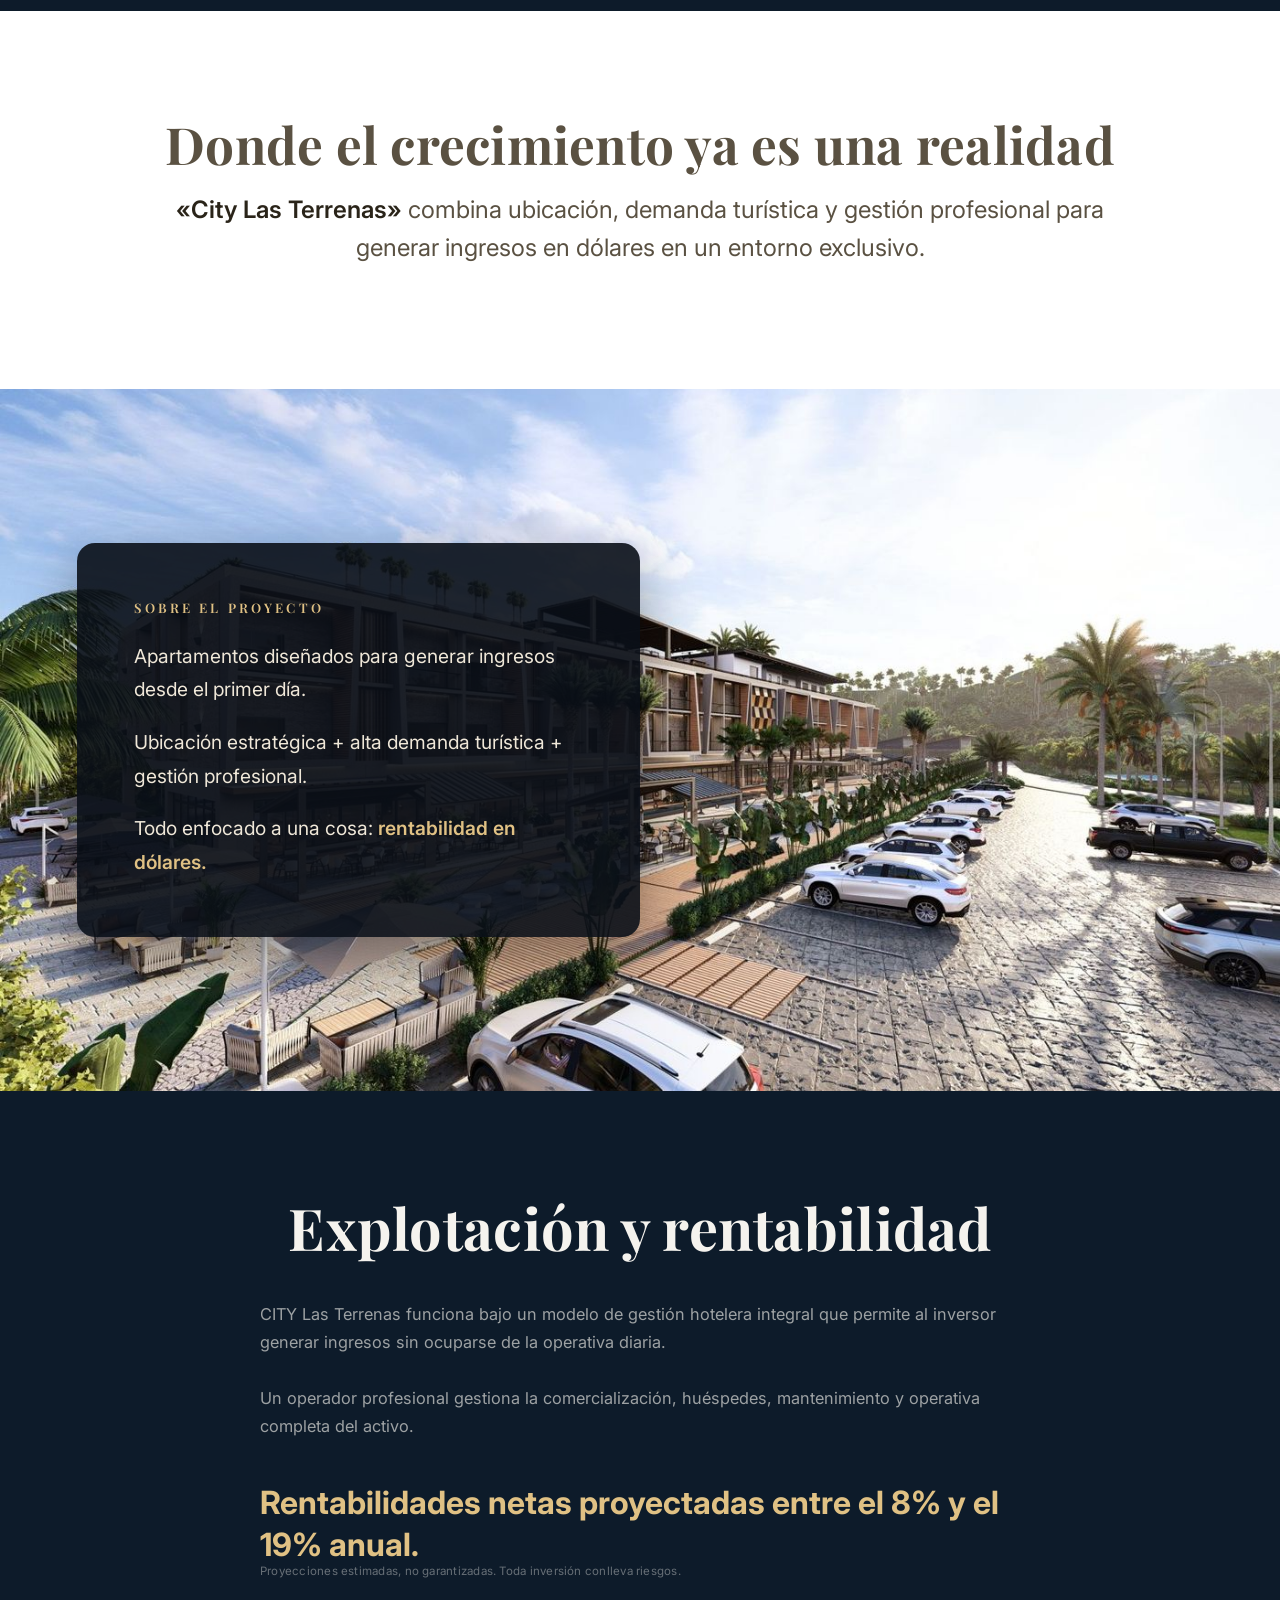
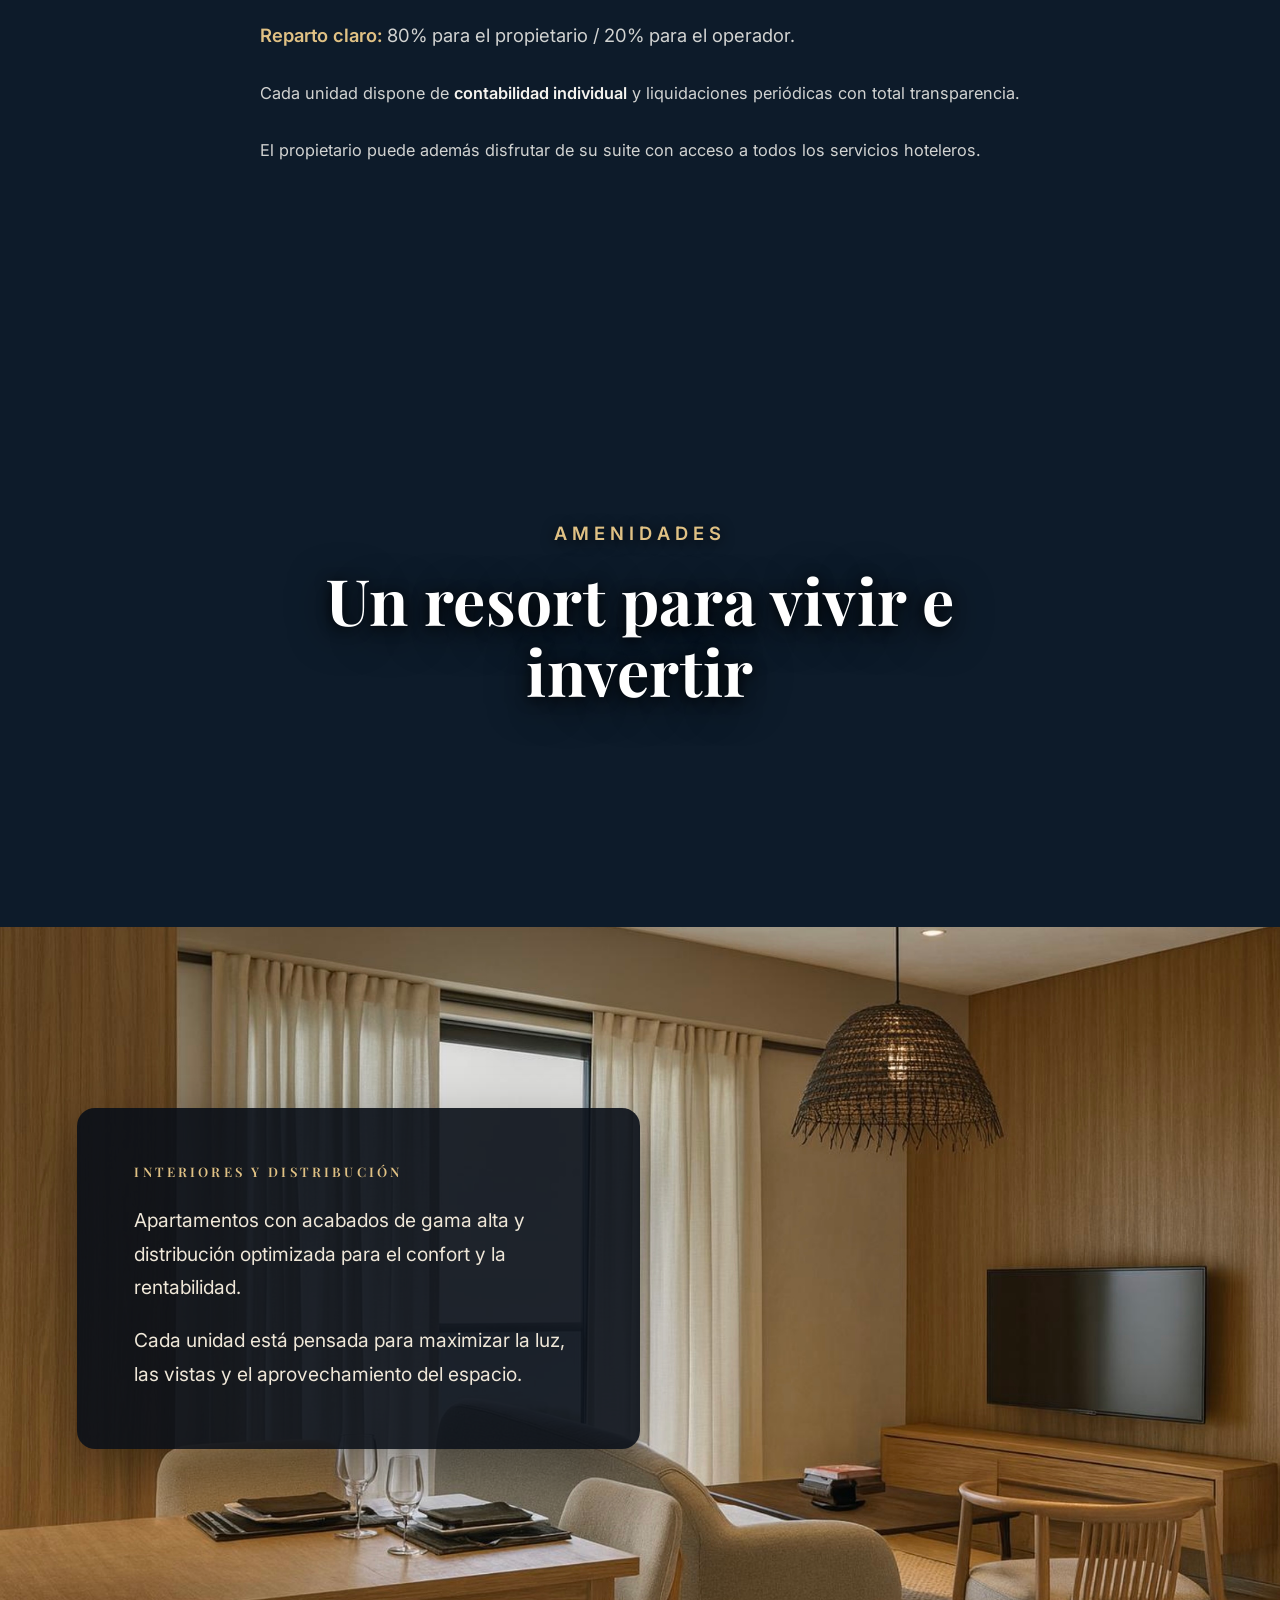
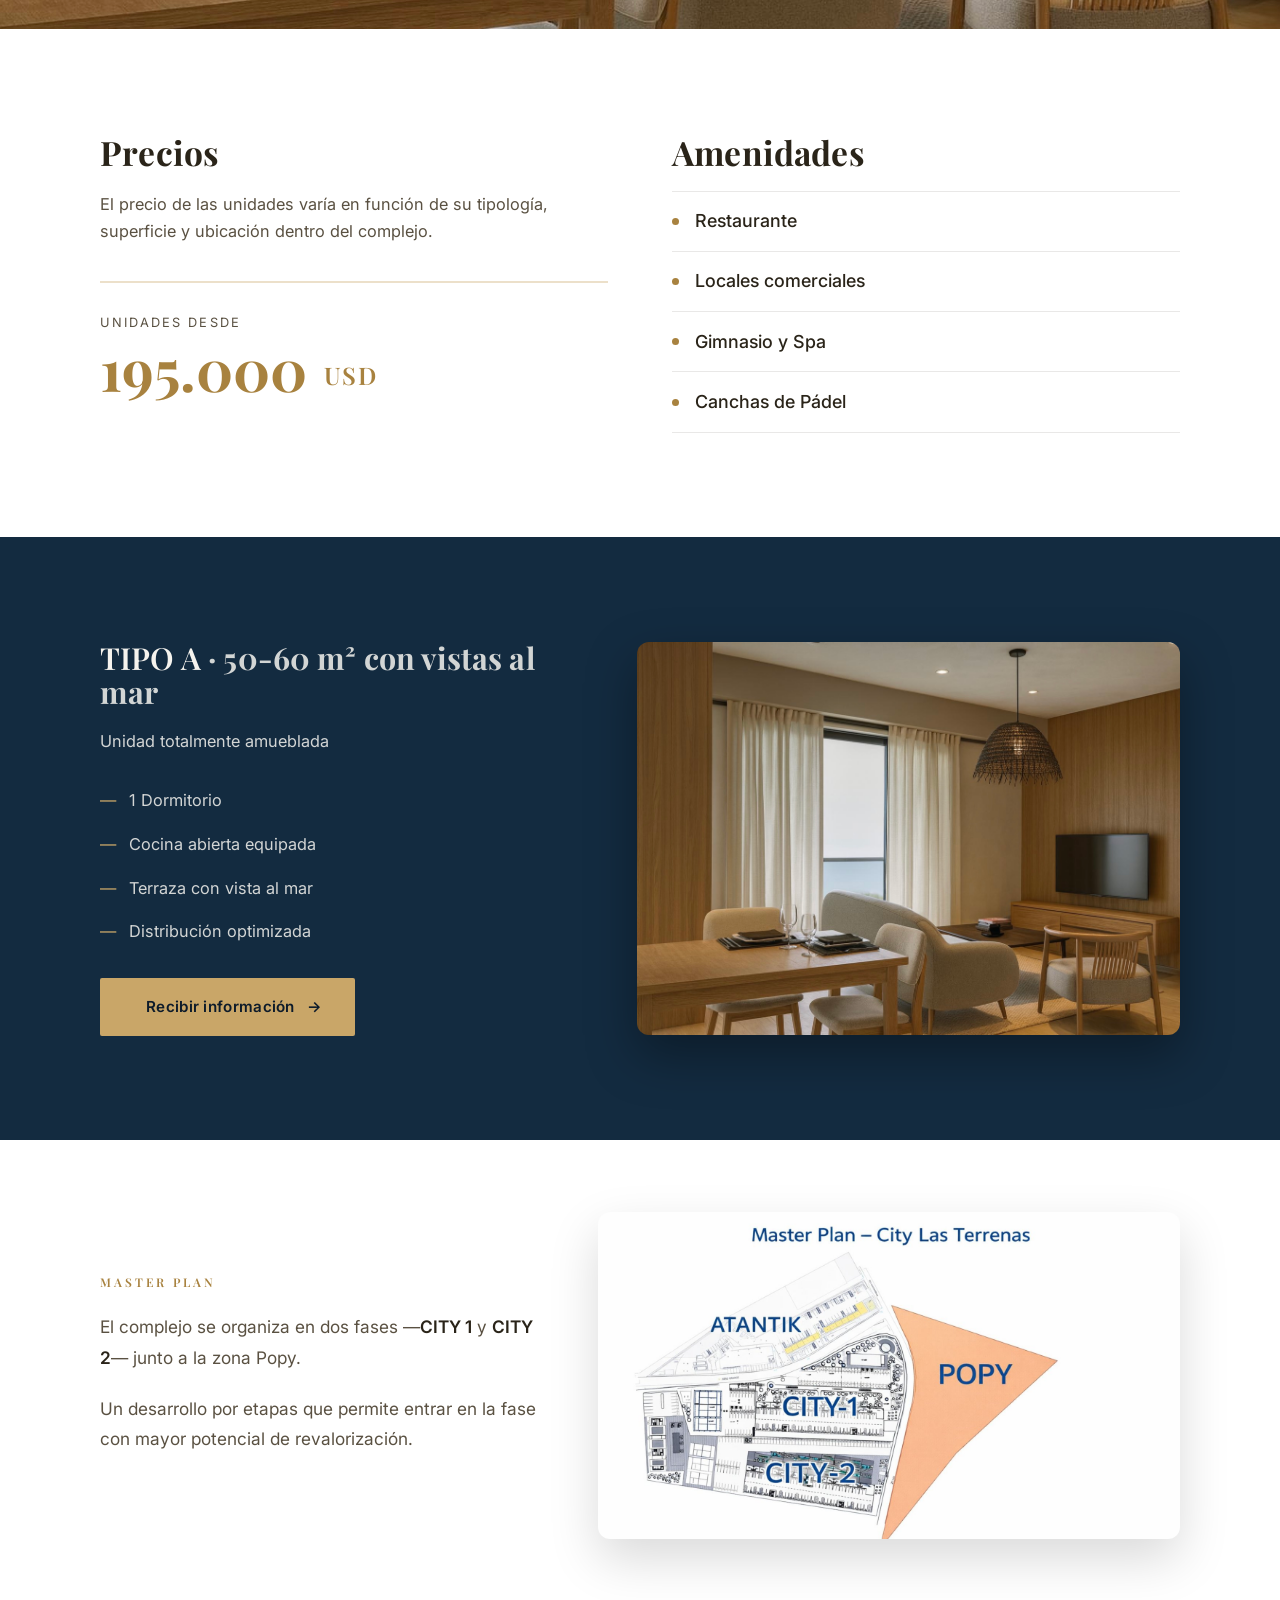
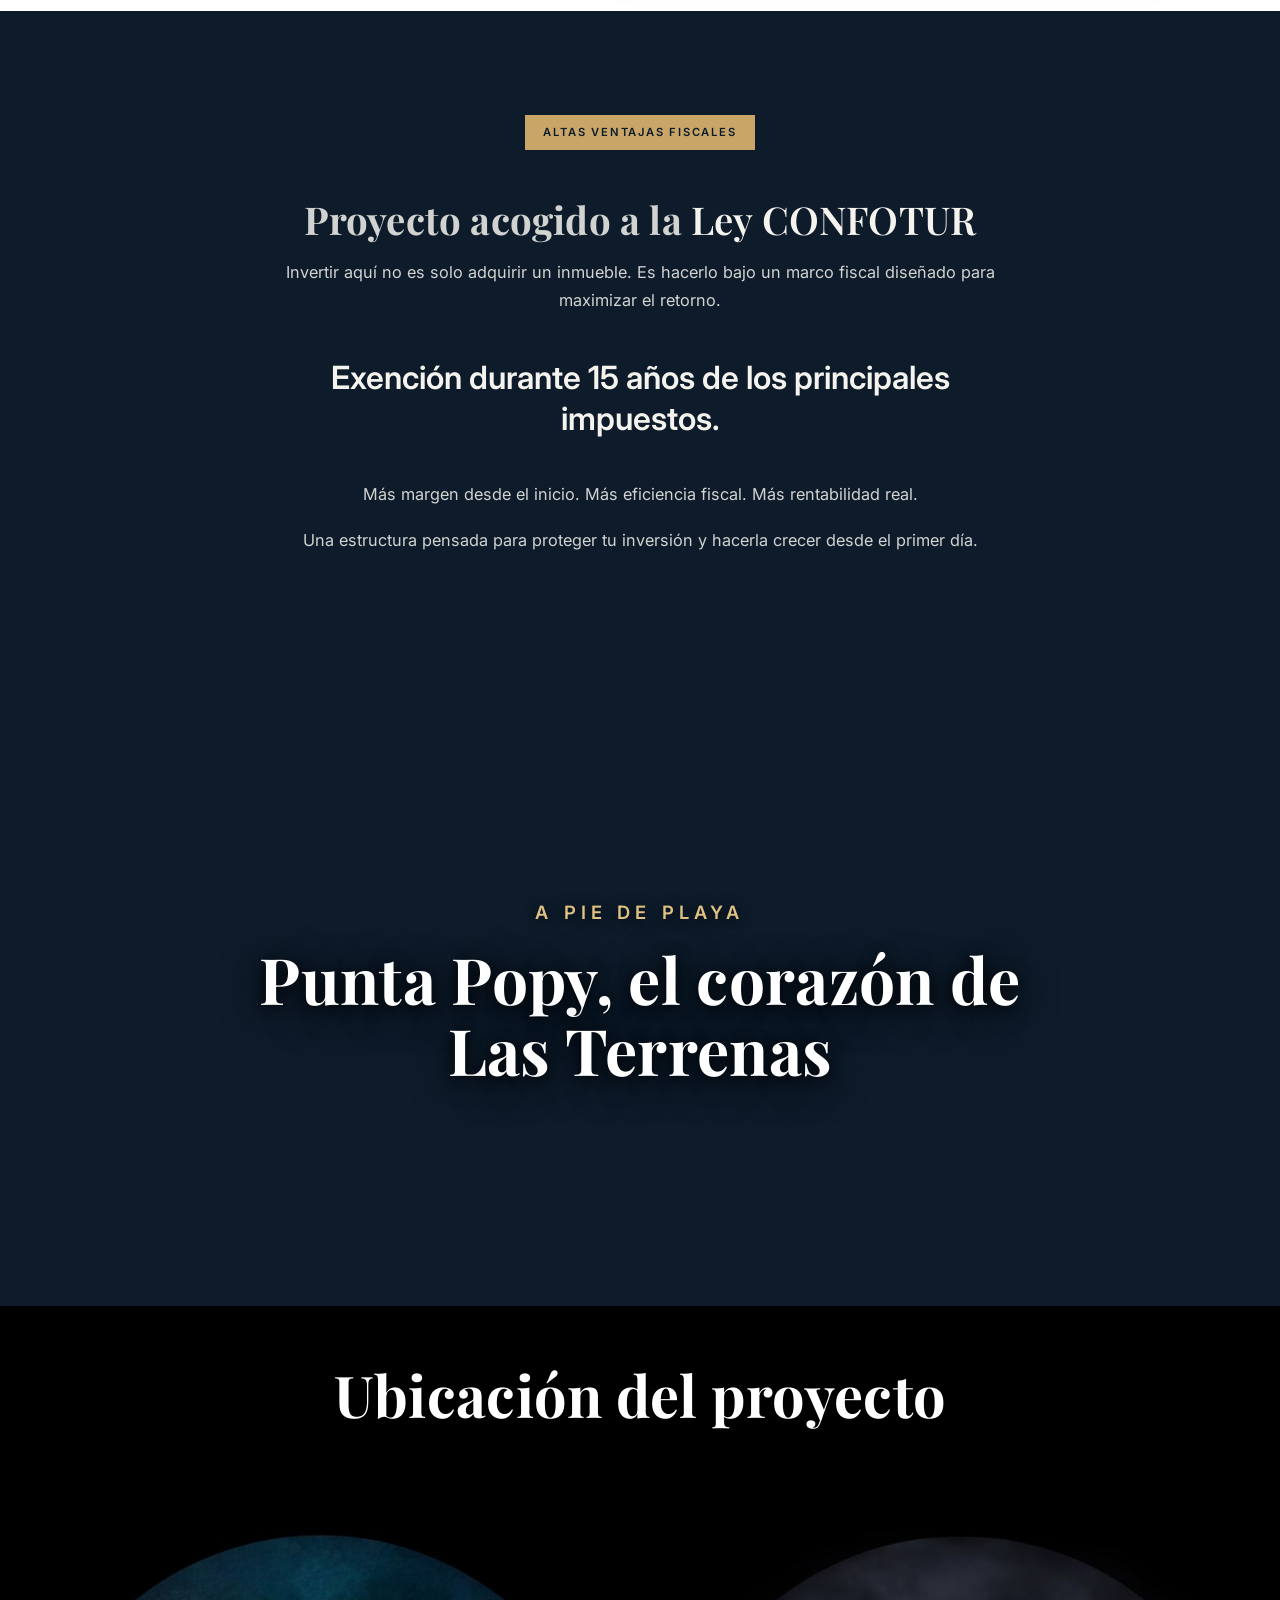
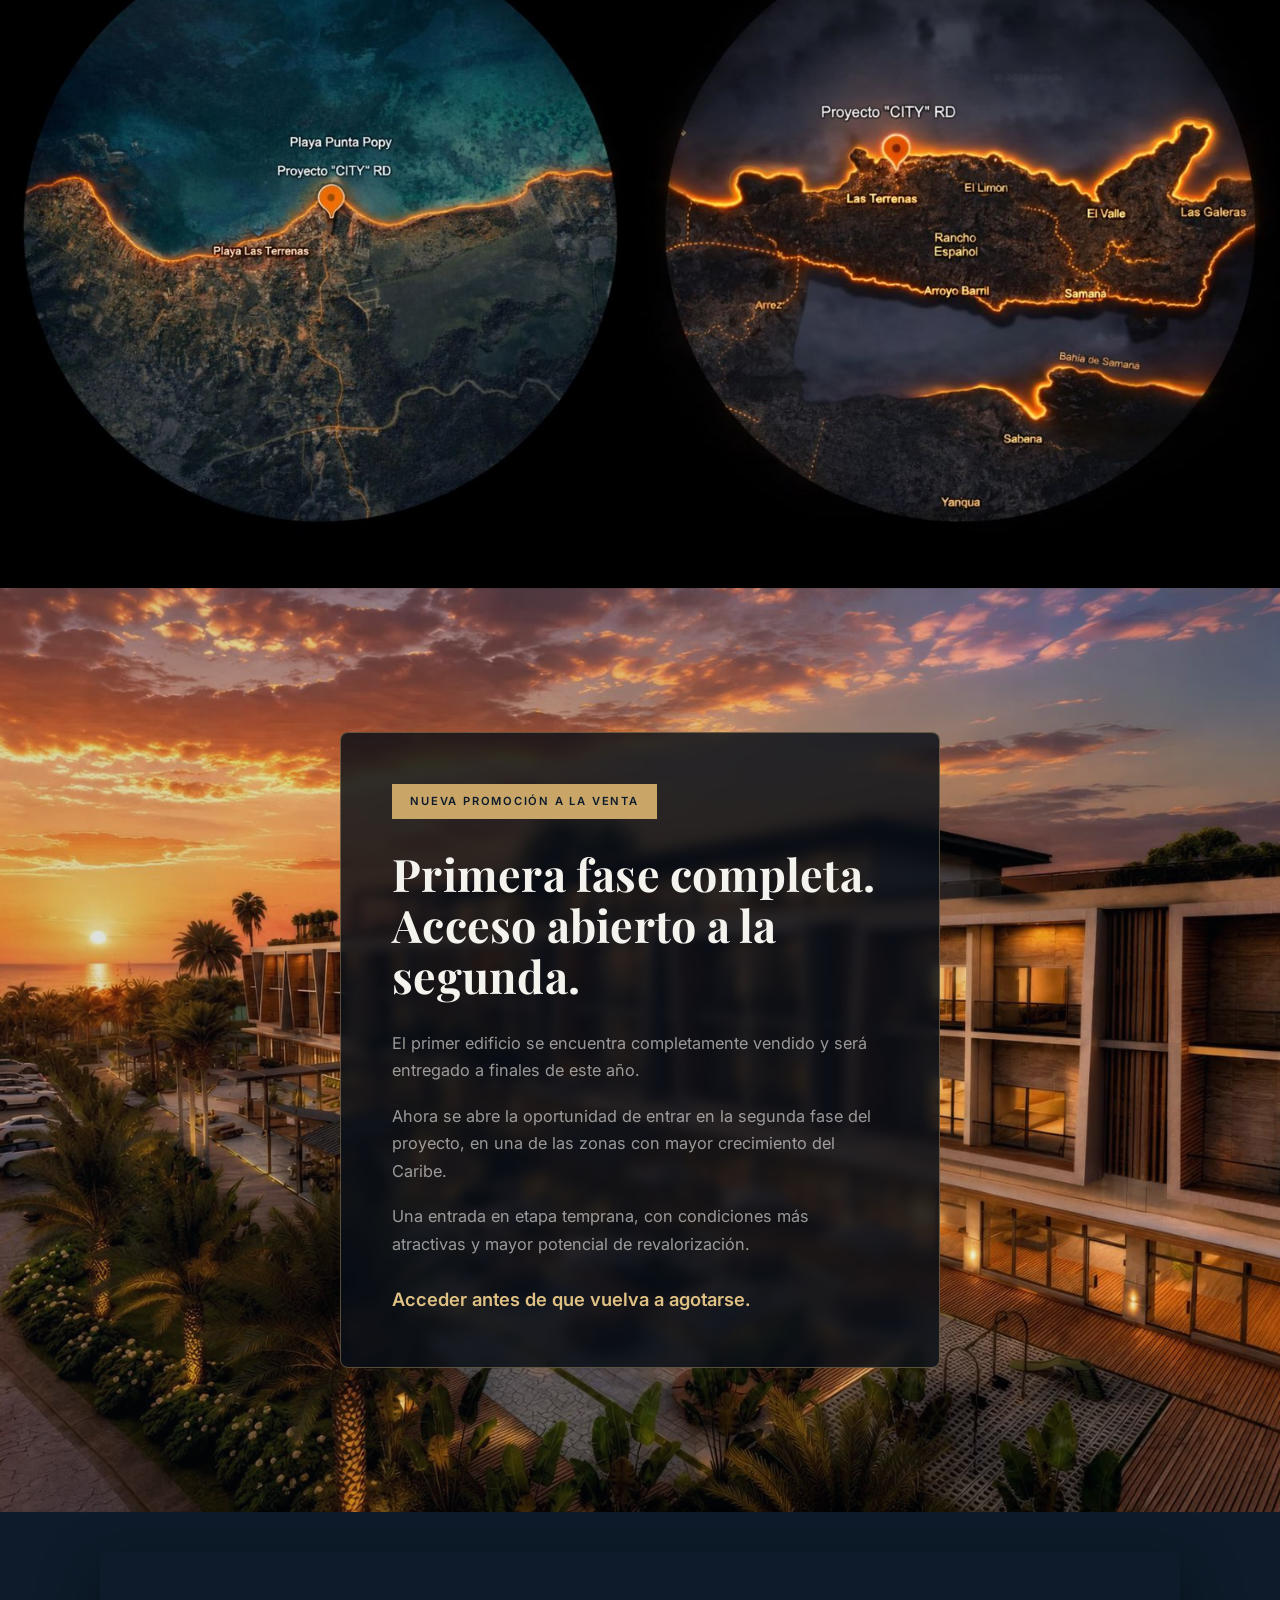
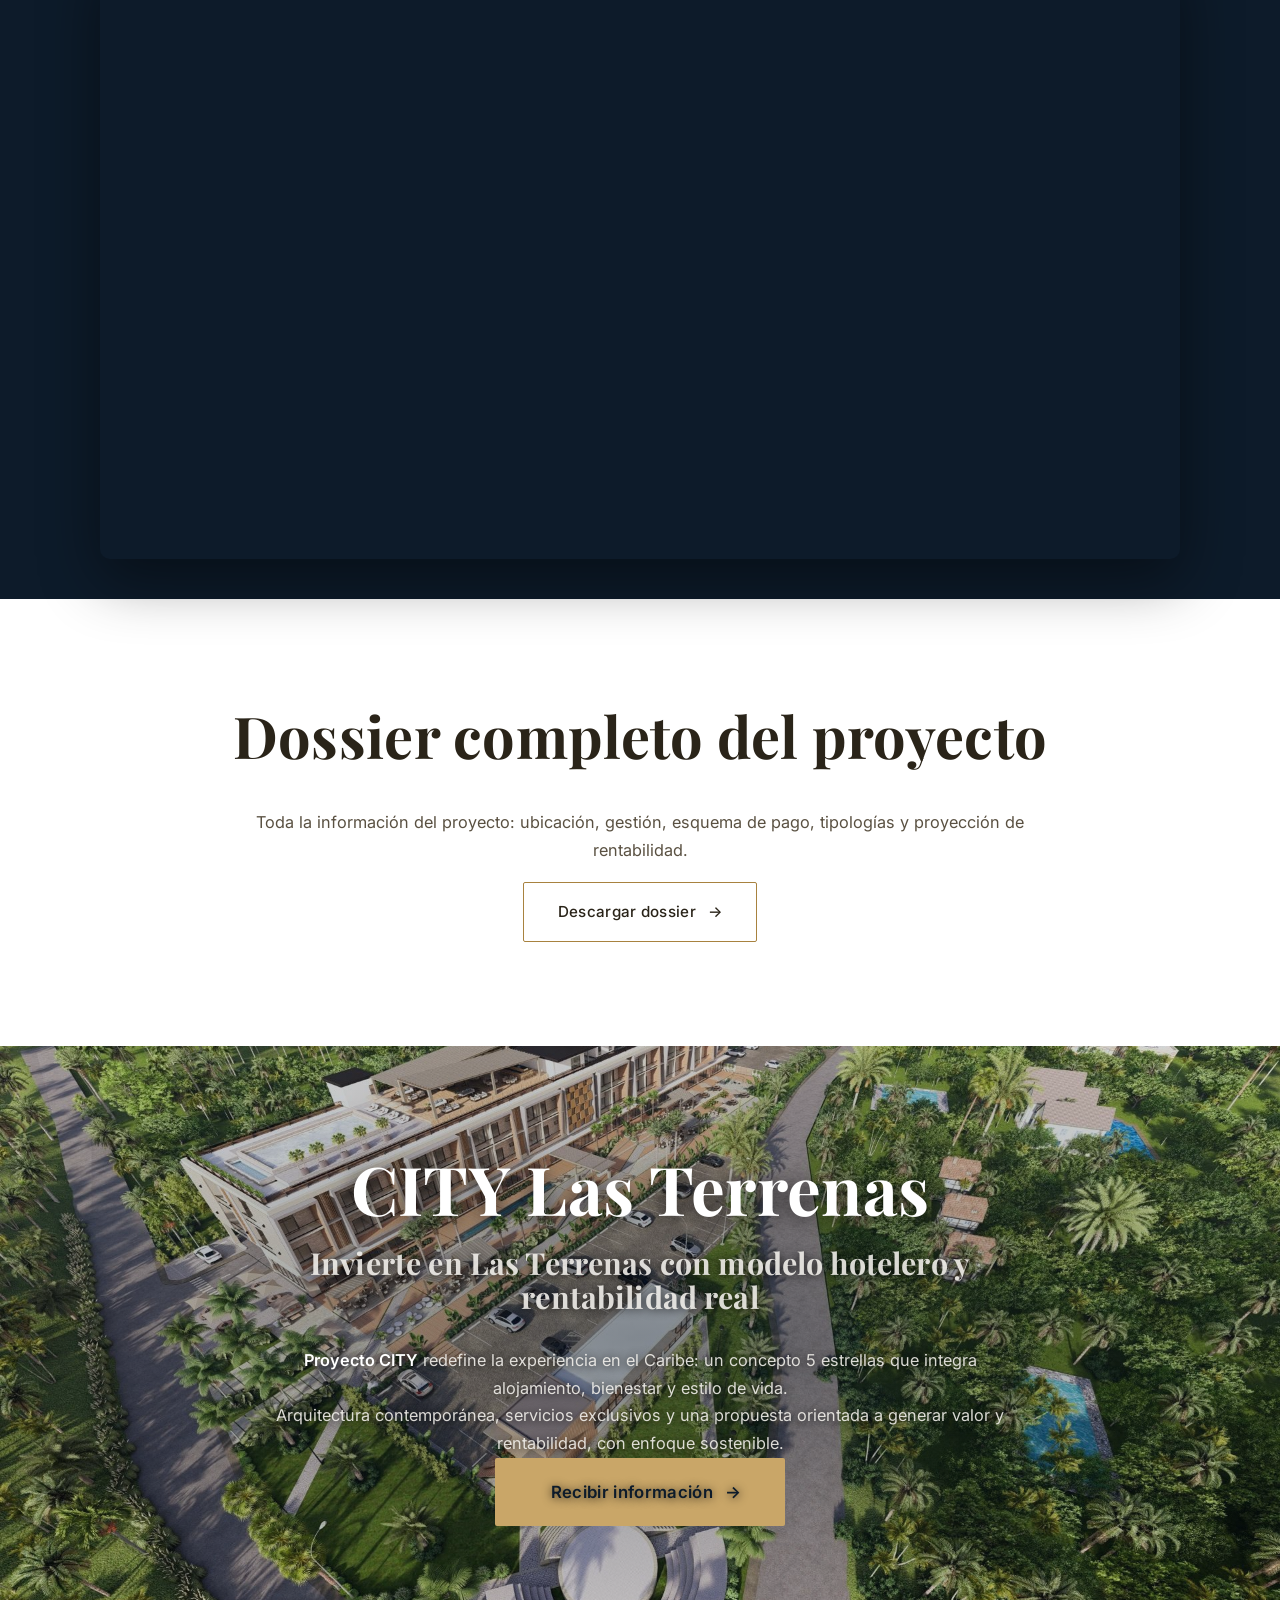
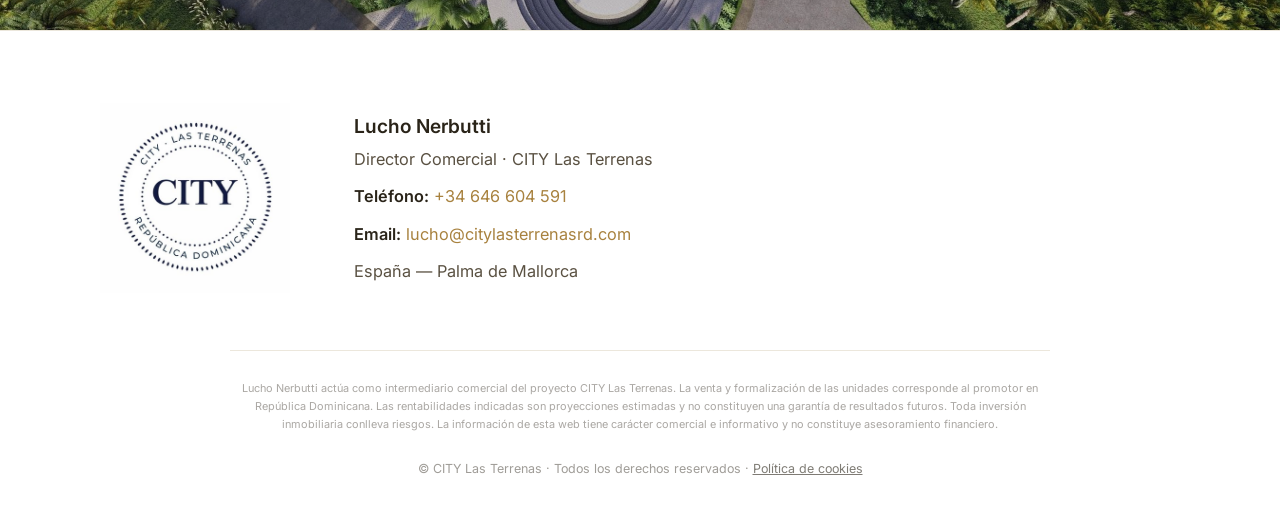
==== commit 5bdce640: "Add files via upload" ====
--- a/index.html
+++ b/index.html
@@ -152,7 +152,7 @@
         <li>Distribución optimizada</li>
       </ul>
       <a class="btn btn-gold" href="https://wa.me/34646604591?text=Hola%20Lucho%2C%20me%20interesa%20invertir%20en%20City%20Las%20Terrenas.%20%C2%BFMe%20pasas%20informaci%C3%B3n%3F" data-wa="lead" target="_blank" rel="noopener">
-        Recibir información <span class="arrow">→</span>
+        <span class="btn-dot"></span>Recibir información <span class="arrow">→</span>
       </a>
     </div>
     <img class="tipo-a-img" src="/assets/interior-habitacion.jpg" alt="Plano de distribución del apartamento Tipo A" loading="lazy">
@@ -216,7 +216,6 @@
 <!-- ===== VÍDEO (oscuro) ===== -->
 <section class="section dark section-video fade-up">
   <div class="section-inner">
-    <h2 class="section-title-center">Conoce el proyecto</h2>
     <div class="video-wrap">
       <iframe id="city-video" src="https://www.youtube-nocookie.com/embed/1BBDeXpoS_s?enablejsapi=1&mute=1&playsinline=1&rel=0" title="City Las Terrenas" frameborder="0" allow="accelerometer; autoplay; clipboard-write; encrypted-media; gyroscope; picture-in-picture" allowfullscreen loading="lazy"></iframe>
     </div>
@@ -234,11 +233,6 @@
   </div>
 </section>
 
-<!-- ===== CONFOTUR (claro) ===== -->
-<section class="section light section-confotur">
-  <p class="confotur-line">· Ley CONFOTUR ·</p>
-  <p class="confotur-sub">15 años de exención fiscal de los principales impuestos</p>
-</section>
 
 <!-- ===== CIERRE (foto + CTA de conversión) ===== -->
 <section class="section-cierre" style="background-image:url('/assets/render-aereo.jpg')">
@@ -246,9 +240,9 @@
   <div class="cierre-content">
     <h2 class="cierre-title">CITY Las Terrenas</h2>
     <p class="cierre-lead">Invierte en Las Terrenas con modelo hotelero y rentabilidad real</p>
-    <p><strong>Proyecto CITY</strong> redefine la experiencia en el Caribe con un concepto 5 estrellas que integra alojamiento, bienestar y estilo de vida en un único entorno.</p>
-    <p>Un desarrollo diseñado para elevar el destino, combinando arquitectura contemporánea, servicios exclusivos y una propuesta integral orientada a generar valor, experiencia y rentabilidad, bajo un enfoque sostenible y de máxima calidad.</p>
-    <p style="margin-top:2rem"><a class="btn btn-close" href="https://wa.me/34646604591?text=Hola%20Lucho%2C%20me%20interesa%20invertir%20en%20City%20Las%20Terrenas.%20%C2%BFMe%20pasas%20informaci%C3%B3n%3F" data-wa="lead" target="_blank" rel="noopener">Recibir información <span class="arrow">→</span></a></p>
+    <p class="cierre-p1"><strong>Proyecto CITY</strong> redefine la experiencia en el Caribe: un concepto 5 estrellas que integra alojamiento, bienestar y estilo de vida.</p>
+    <p class="cierre-p2">Arquitectura contemporánea, servicios exclusivos y una propuesta orientada a generar valor y rentabilidad, con enfoque sostenible.</p>
+    <p class="cierre-cta"><a class="btn btn-close" href="https://wa.me/34646604591?text=Hola%20Lucho%2C%20me%20interesa%20invertir%20en%20City%20Las%20Terrenas.%20%C2%BFMe%20pasas%20informaci%C3%B3n%3F" data-wa="lead" target="_blank" rel="noopener"><span class="btn-dot"></span>Recibir información <span class="arrow">→</span></a></p>
   </div>
 </section>
 
--- a/assets/city.css
+++ b/assets/city.css
@@ -10,7 +10,7 @@
   --ink:#2a2419;
   --ink-soft:#5a5142;
   --teal:#4a9d9c;
-  --red:#b8402f;
+  --red:#e63525;
   --muted:rgba(245,243,238,.85);
   --muted-dark:rgba(42,36,25,.8);
 }
@@ -39,10 +39,10 @@
 
 /* BOTONES */
 .btn{display:inline-flex;align-items:center;gap:12px;font-size:.95rem;font-weight:500;letter-spacing:.02em;padding:16px 34px;border-radius:2px;text-decoration:none;cursor:pointer;transition:all .3s ease}
-.btn-primary{background:rgba(13,27,42,.55);color:var(--bone);backdrop-filter:blur(8px);position:relative;padding-left:46px;border:1px solid rgba(224,193,132,.5)}
+.btn-primary{background:#0a0a0a;color:var(--bone);position:relative;padding-left:46px;border:1px solid rgba(224,193,132,.5)}
 .btn-primary .btn-dot{position:absolute;left:22px;top:50%;transform:translateY(-50%);width:9px;height:9px;border-radius:50%;background:#00ff88;animation:pulse 1.8s infinite}
 @keyframes pulse{0%{box-shadow:0 0 0 0 rgba(0,255,136,.5)}70%{box-shadow:0 0 0 11px rgba(0,255,136,0)}100%{box-shadow:0 0 0 0 rgba(0,255,136,0)}}
-.btn-primary:hover{background:rgba(13,27,42,.8);transform:translateY(-2px);border-color:var(--gold-bright)}
+.btn-primary:hover{background:#1a1a1a;transform:translateY(-2px);border-color:var(--gold-bright)}
 .btn-gold{background:var(--gold);color:var(--navy);font-weight:600}
 .btn-gold .arrow{transition:transform .3s ease}
 .btn-gold:hover{background:var(--gold-bright);transform:translateY(-2px)}
@@ -62,19 +62,19 @@
 .hero-overlay{position:absolute;inset:0;background:linear-gradient(180deg,rgba(13,27,42,.12) 0%,rgba(13,27,42,.05) 45%,rgba(13,27,42,.45) 100%);z-index:1}
 .hero-content{position:relative;z-index:2;max-width:920px;padding:2rem 1.5rem}
 .hero-eyebrow{font-size:clamp(1.1rem,2.4vw,1.7rem);letter-spacing:.34em;text-transform:uppercase;color:var(--gold-bright);font-weight:600;margin-bottom:1.2rem;text-shadow:0 2px 12px rgba(0,0,0,.6)}
-.hero-title{font-size:clamp(3rem,9vw,7.5rem);font-weight:800;text-transform:uppercase;letter-spacing:.01em;text-shadow:0 2px 8px rgba(0,0,0,.55),0 6px 30px rgba(0,0,0,.7);margin-bottom:1.6rem;white-space:nowrap}
+.hero-title{font-size:clamp(3rem,9vw,7.5rem);font-weight:900;text-transform:uppercase;letter-spacing:.01em;text-shadow:0 3px 12px rgba(0,0,0,.7),0 8px 40px rgba(0,0,0,.85);margin-bottom:1.6rem;white-space:nowrap}
 .hero-banner{position:absolute;top:0;left:0;right:0;background:var(--red);color:#fff;font-weight:700;font-size:clamp(.85rem,2vw,1.2rem);letter-spacing:.08em;padding:18px 26px;text-align:center;z-index:3}
-.hero-price{font-size:clamp(1.3rem,3.5vw,2.3rem);font-weight:700;letter-spacing:.12em;text-transform:uppercase;margin-bottom:2rem;white-space:nowrap;text-shadow:0 2px 12px rgba(0,0,0,.6)}
+.hero-price{font-size:clamp(1.3rem,3.5vw,2.3rem);font-weight:700;letter-spacing:.12em;text-transform:uppercase;margin-bottom:2rem;white-space:nowrap;text-shadow:0 2px 14px rgba(0,0,0,.8)}
 .hero-price strong{color:var(--gold-bright)}
-.hero-features{list-style:none;display:flex;flex-direction:column;align-items:center;gap:.7rem;margin-bottom:2.8rem;font-size:clamp(.95rem,1.8vw,1.15rem);font-weight:500;letter-spacing:.14em;text-transform:uppercase;color:var(--bone);text-shadow:0 2px 10px rgba(0,0,0,.65)}
+.hero-features{list-style:none;display:flex;flex-direction:column;align-items:center;gap:.7rem;margin-bottom:2.8rem;font-size:clamp(.95rem,1.8vw,1.15rem);font-weight:500;letter-spacing:.14em;text-transform:uppercase;color:var(--bone);text-shadow:0 2px 12px rgba(0,0,0,.8)}
 .hero-features li::before{content:"·";margin-right:.6rem;color:var(--gold-bright)}
 
 /* FRANJA CONFIANZA */
-.trust-bar{background:var(--navy-soft);border-top:1px solid rgba(201,166,104,.25);border-bottom:1px solid rgba(201,166,104,.25);padding:2rem 1.5rem}
-.trust-inner{max-width:1300px;margin:0 auto;display:flex;flex-wrap:wrap;justify-content:space-around;align-items:center;gap:1rem 2rem;text-align:center}
-.trust-item{font-size:clamp(.85rem,1.5vw,1.05rem);font-weight:500;letter-spacing:.1em;text-transform:uppercase;color:var(--bone)}
-.trust-item strong{color:var(--gold-bright);font-weight:600}
-.trust-sep{color:var(--gold-deep);opacity:.5}
+.trust-bar{background:#fff;border-top:1px solid rgba(201,166,104,.35);border-bottom:1px solid rgba(201,166,104,.35);padding:1.6rem 1.5rem}
+.trust-inner{max-width:1300px;margin:0 auto;display:flex;flex-wrap:nowrap;justify-content:center;align-items:center;gap:1.4rem;text-align:center}
+.trust-item{font-size:clamp(.72rem,1.15vw,.98rem);font-weight:500;letter-spacing:.08em;text-transform:uppercase;color:var(--ink);white-space:nowrap}
+.trust-item strong{color:var(--gold-deep);font-weight:700}
+.trust-sep{color:var(--gold-deep);opacity:.55}
 
 /* SECCIONES BASE */
 .section{padding:6.5rem 1.5rem}
@@ -86,7 +86,8 @@
 .dark{background:var(--navy);color:var(--bone)}
 .dark p{color:var(--muted)}
 .dark p strong{color:var(--bone)}
-.light{background:var(--sand);color:var(--ink)}
+.light{background:#ffffff;color:var(--ink)}
+.light + .light{border-top:1px solid #ece7dc}
 .light .eyebrow{color:var(--gold-deep)}
 .light p{color:var(--ink-soft)}
 .light p strong{color:var(--ink)}
@@ -107,26 +108,36 @@
 .section-sobre p{font-size:1.18rem}
 
 /* DOS COLUMNAS */
-.dos-col{display:grid;grid-template-columns:1fr 1fr;gap:4rem;max-width:1080px;margin:0 auto}
+.dos-col{display:grid;grid-template-columns:1fr 1fr;gap:4rem;max-width:1080px;margin:0 auto;align-items:start}
 .col-title{font-size:2.1rem;color:var(--gold-deep);margin-bottom:1.2rem}
-.col-highlight{font-size:1.3rem}
+
+/* PRECIO ANCLA */
+.precio-ancla{margin-top:2.2rem;padding-top:1.8rem;border-top:2px solid rgba(201,166,104,.35)}
+.precio-label{display:block;font-size:.8rem;letter-spacing:.16em;text-transform:uppercase;color:var(--ink-soft);margin-bottom:.4rem}
+.precio-cifra{font-family:'Playfair Display',serif;font-weight:700;font-size:clamp(2.6rem,4.5vw,3.6rem);color:var(--gold-deep);line-height:1}
+.precio-moneda{font-size:.42em;font-weight:600;letter-spacing:.06em;vertical-align:.28em;margin-left:.15em}
+
+/* AMENIDADES */
 .amenidades{list-style:none}
-.amenidades li{padding:.55rem 0;border-bottom:1px solid rgba(42,36,25,.12)}
-.amenidades li::before{content:"·";color:var(--gold-deep);margin-right:.8rem}
+.amenidades li{display:flex;align-items:center;padding:.9rem 0;border-bottom:1px solid rgba(42,36,25,.1);font-size:1.12rem;font-weight:500;color:var(--ink)}
+.amenidades li:first-child{border-top:1px solid rgba(42,36,25,.1)}
+.amenidades li::before{content:"";width:7px;height:7px;border-radius:50%;background:var(--gold-deep);margin-right:1rem;flex-shrink:0}
 
 /* MAPA */
-.section-ubicacion{text-align:center}
-.mapa-wrap{max-width:1080px;margin:0 auto;border-radius:4px;overflow:hidden;box-shadow:0 25px 70px rgba(0,0,0,.5)}
+.section-ubicacion{text-align:center;background:#000;padding:3.5rem 0 0}
+.ubicacion-title{color:#fff;margin-bottom:2.5rem}
+.mapa-wrap{max-width:100%;margin:0;overflow:hidden}
 .mapa-wrap img{width:100%;display:block}
 
 /* PROMO */
 .section-promo{position:relative;padding:9rem 1.5rem;background-size:cover;background-position:center;display:flex;justify-content:center}
-.promo-overlay{position:absolute;inset:0;background:linear-gradient(120deg,rgba(13,27,42,.85),rgba(60,40,20,.6))}
-.promo-card{position:relative;z-index:2;max-width:640px;background:rgba(13,27,42,.55);backdrop-filter:blur(10px);border:1px solid rgba(224,193,132,.35);border-radius:4px;padding:3.2rem}
-.promo-tag{display:inline-block;background:var(--gold);color:var(--navy);font-size:.7rem;font-weight:600;letter-spacing:.16em;text-transform:uppercase;padding:8px 18px;margin-bottom:1.5rem}
-.promo-title{font-size:clamp(1.9rem,4vw,2.8rem);margin-bottom:1.5rem;color:var(--bone)}
-.promo-card p{color:var(--muted)}
-.promo-card p strong{color:var(--gold-bright)}
+.promo-overlay{position:absolute;inset:0;background:linear-gradient(120deg,rgba(13,27,42,.15),rgba(13,27,42,.05))}
+.promo-card{position:relative;z-index:2;max-width:600px;background:rgba(9,15,24,.82);backdrop-filter:blur(6px);border:1px solid rgba(224,193,132,.35);border-radius:8px;padding:clamp(2.4rem,4vw,3.4rem)}
+.promo-tag{display:inline-block;background:var(--gold);color:var(--navy);font-size:.7rem;font-weight:600;letter-spacing:.16em;text-transform:uppercase;padding:8px 18px;margin-bottom:1.8rem}
+.promo-title{font-size:clamp(1.9rem,4vw,2.8rem);margin-bottom:1.8rem;color:var(--bone)}
+.promo-card p{color:rgba(245,243,238,.6);margin-bottom:1.1rem}
+.promo-card p:last-child{margin-bottom:0}
+.promo-card .promo-cierre{color:var(--gold-bright);font-size:1.15rem;font-weight:600;margin-top:1.6rem}
 
 /* MANIFIESTO */
 .section-manifiesto{text-align:center}
@@ -136,20 +147,39 @@
 
 /* FISCAL */
 .section-fiscal{text-align:center}
-.section-fiscal .section-inner{max-width:780px}
-.fiscal-lead{font-size:1.7rem;margin:1.5rem 0}
-.fiscal-highlight{font-size:1.35rem;color:var(--gold-bright)!important;margin:1.5rem 0}
+.section-fiscal .section-inner{max-width:720px}
+.section-fiscal .promo-tag{margin-bottom:2rem}
+.fiscal-lead{font-family:'Playfair Display',serif;font-size:clamp(1.8rem,3.2vw,2.4rem);margin:1rem 0 2.4rem}
+.fiscal-lead strong{color:var(--gold-bright)}
+.fiscal-highlight{font-size:clamp(1.5rem,2.6vw,2rem)!important;color:var(--gold-bright)!important;margin:2.6rem 0!important;line-height:1.3}
+.fiscal-ctx{color:rgba(245,243,238,.6);font-size:1.02rem;margin-bottom:1.6rem}
 
 /* TIPO A */
 .section-tipo-a .section-inner{max-width:1080px}
+.tipo-a-inner{display:grid;grid-template-columns:1fr 1.15fr;gap:clamp(2rem,5vw,4.5rem);align-items:center}
+.tipo-a-img{width:100%;height:auto;border-radius:12px;display:block;background:#fff;box-shadow:0 20px 50px rgba(0,0,0,.35)}
 .tipo-a-label{font-size:1.9rem;color:var(--gold);margin-bottom:.5rem}
 .tipo-a-list{list-style:none;margin:1.5rem 0}
 .tipo-a-list li{padding:.5rem 0;color:var(--muted)}
 .tipo-a-list li::before{content:"—";color:var(--gold);margin-right:.8rem}
+@media(max-width:800px){.tipo-a-inner{grid-template-columns:1fr;gap:2.5rem}.tipo-a-img{order:-1}}
 
 /* CONTENIDO GENÉRICO */
 .section-content .section-inner{max-width:820px}
 .rent-split{font-size:1.15rem}
+
+/* JERARQUÍA SECCIÓN RENTABILIDAD */
+.section-rentabilidad .section-inner{max-width:760px}
+.section-rentabilidad p{margin-bottom:1.8rem}
+/* Párrafos de contexto: atenuados */
+.section-rentabilidad .rent-intro{color:rgba(245,243,238,.62);font-size:1.02rem}
+/* Dato estrella: grande, dorado, protagonista */
+.section-rentabilidad .rent-star{margin:2.6rem 0 .6rem}
+.section-rentabilidad .rent-star strong{color:var(--gold-bright);font-size:clamp(1.5rem,2.6vw,2rem);font-weight:700;line-height:1.3;display:block}
+/* Reparto y detalles: cuerpo normal, algo más presente */
+.section-rentabilidad .rent-split{margin-top:2.4rem}
+.section-rentabilidad .rent-split strong{color:var(--gold-bright)}
+.section-rentabilidad .disclaimer-inline{opacity:.45!important;font-size:.72rem!important;margin-top:-.8rem!important}
 .metodologia-lead{font-size:1.3rem;text-align:center;margin-bottom:2rem!important}
 
 /* CONFOTUR */
@@ -158,22 +188,26 @@
 .confotur-sub{letter-spacing:.14em;text-transform:uppercase;font-size:.85rem;color:var(--ink-soft)}
 
 /* CIERRE */
-.section-cierre{position:relative;padding:9rem 1.5rem;background-size:cover;background-position:center;text-align:center}
-.cierre-overlay{position:absolute;inset:0;background:linear-gradient(180deg,rgba(13,27,42,.55),rgba(40,28,15,.8))}
+.section-cierre{position:relative;padding:6.5rem 1.5rem;background-size:cover;background-position:center;text-align:center}
+.cierre-overlay{position:absolute;inset:0;background:radial-gradient(ellipse 80% 70% at center,rgba(13,27,42,.5) 0%,rgba(13,27,42,.28) 50%,rgba(13,27,42,.12) 100%)}
 .cierre-content{position:relative;z-index:2;max-width:760px;margin:0 auto}
-.cierre-title{font-size:clamp(2.6rem,6vw,4.2rem);margin-bottom:1rem;color:var(--bone)}
-.cierre-lead{font-size:1.6rem;color:var(--gold-bright);margin-bottom:1.5rem}
-.cierre-content p{color:var(--muted)}
-.cierre-content p strong{color:var(--bone)}
+.cierre-title{font-size:clamp(2.6rem,6vw,4.2rem);margin-bottom:1.2rem;color:#fff;text-shadow:0 3px 20px rgba(0,0,0,.7)}
+.cierre-lead{font-size:clamp(1.4rem,2.4vw,1.9rem);color:var(--gold-bright);margin-bottom:2rem;text-shadow:0 2px 14px rgba(0,0,0,.8)}
+.cierre-content p{color:rgba(245,243,238,.88);text-shadow:0 1px 10px rgba(0,0,0,.8)}
+.cierre-content p strong{color:#fff}
 
 /* FOOTER */
-.site-footer{background:#08131f;padding:5rem 1.5rem 2rem}
+.site-footer{background:#fff;padding:4.5rem 1.5rem 2rem;border-top:1px solid #ece7dc}
 .footer-inner{max-width:1080px;margin:0 auto;display:grid;grid-template-columns:auto 1fr;gap:4rem;align-items:center}
-.footer-logo img{width:190px;max-width:100%}
-.footer-datos p{margin-bottom:.6rem;color:var(--muted)}
-.footer-nombre{font-size:1.2rem;color:var(--bone)!important;margin-bottom:.2rem!important}
-.footer-datos a{color:var(--gold-bright);text-decoration:none}
-.footer-copy{text-align:center;margin-top:3rem;padding-top:2rem;border-top:1px solid rgba(245,243,238,.08);font-size:.8rem;color:rgba(245,243,238,.4)}
+.footer-logo img{width:190px;max-width:100%;mix-blend-mode:multiply}
+.footer-datos p{margin-bottom:.6rem;color:var(--ink-soft)}
+.footer-nombre{font-size:1.2rem;color:var(--ink)!important;margin-bottom:.2rem!important}
+.footer-datos p strong{color:var(--ink)}
+.footer-datos a{color:var(--gold-deep);text-decoration:none}
+.footer-legal{max-width:820px;margin:3rem auto 0;padding-top:1.8rem;border-top:1px solid #ece7dc;font-size:.68rem;line-height:1.65;color:rgba(42,36,25,.4);text-align:center}
+.footer-copy{text-align:center;margin-top:1.5rem;font-size:.78rem;color:rgba(42,36,25,.45)}
+.footer-copy a{color:rgba(42,36,25,.6);text-decoration:underline}
+.disclaimer-inline{font-size:.78rem!important;color:var(--muted)!important;letter-spacing:.02em;margin-top:-.4rem;margin-bottom:1.4rem!important;opacity:.75}
 
 /* WHATSAPP FLOTANTE */
 .wa-float{position:fixed;bottom:24px;right:24px;width:58px;height:58px;background:#25d366;border-radius:50%;display:flex;align-items:center;justify-content:center;box-shadow:0 6px 22px rgba(0,0,0,.35);z-index:100;transition:transform .3s}
@@ -194,7 +228,7 @@
   .footer-inner{grid-template-columns:1fr;gap:2rem;text-align:center;justify-items:center}
   .promo-card{padding:2.2rem}
   .hero-features{gap:.4rem 1.2rem}
-  .trust-inner{gap:.6rem 1.2rem}
+  .trust-inner{flex-wrap:wrap;flex-direction:column;gap:.8rem}
   .trust-sep{display:none}
 }
 @media(prefers-reduced-motion:reduce){
@@ -259,7 +293,9 @@
 }
 
 /* ===== VÍDEO ===== */
-.video-wrap{position:relative;width:100%;max-width:900px;margin:0 auto;aspect-ratio:16/9;border-radius:14px;overflow:hidden;box-shadow:0 20px 60px rgba(0,0,0,.45)}
+.section-video{padding:2.5rem 1rem}
+.section-video .section-title-center{margin-bottom:1.5rem}
+.video-wrap{position:relative;width:100%;max-width:1400px;margin:0 auto;aspect-ratio:16/9;border-radius:10px;overflow:hidden;box-shadow:0 20px 60px rgba(0,0,0,.45)}
 .video-wrap iframe{position:absolute;inset:0;width:100%;height:100%;border:0}
 
 /* ===== PARALLAX (fondo fijo) ===== */
@@ -272,10 +308,10 @@
   background-attachment:fixed;
   overflow:hidden;
 }
-.parallax-overlay{position:absolute;inset:0;background:linear-gradient(180deg,rgba(13,27,42,.05),rgba(13,27,42,.2));z-index:1}
+.parallax-overlay{position:absolute;inset:0;background:radial-gradient(ellipse 70% 55% at center,rgba(13,27,42,.55) 0%,rgba(13,27,42,.3) 45%,rgba(13,27,42,0) 80%);z-index:1}
 .parallax-content{position:relative;z-index:2;padding:2rem 1.5rem;max-width:900px}
-.parallax-eyebrow{font-size:clamp(.9rem,2vw,1.15rem);letter-spacing:.28em;text-transform:uppercase;color:var(--gold-bright,#e6c987);font-weight:600;margin-bottom:1rem;text-shadow:0 2px 12px rgba(0,0,0,.7)}
-.parallax-title{font-family:'Playfair Display',serif;font-weight:700;font-size:clamp(2rem,5.5vw,4rem);color:#fff;text-shadow:0 2px 10px rgba(0,0,0,.6),0 6px 34px rgba(0,0,0,.7);margin:0;line-height:1.1}
+.parallax-eyebrow{font-size:clamp(.9rem,2vw,1.15rem);letter-spacing:.28em;text-transform:uppercase;color:var(--gold-bright,#e6c987);font-weight:600;margin-bottom:1rem;text-shadow:0 2px 14px rgba(0,0,0,.9)}
+.parallax-title{font-family:'Playfair Display',serif;font-weight:700;font-size:clamp(2rem,5.5vw,4rem);color:#fff;text-shadow:0 2px 14px rgba(0,0,0,.85),0 6px 40px rgba(0,0,0,.9);margin:0;line-height:1.1}
 /* iOS/móvil: background-attachment:fixed falla → lo desactivamos */
 @media (max-width:900px){
   .parallax{background-attachment:scroll;min-height:56vh}
@@ -300,24 +336,25 @@
   position:relative;z-index:2;
   background:rgba(9,15,24,.9);
   color:#efe7d8;
-  max-width:520px;
-  padding:clamp(2rem,4vw,3.2rem);
+  max-width:min(50%,640px);
+  padding:clamp(2.4rem,4.5vw,4rem);
   border-radius:18px;
   box-shadow:0 24px 60px rgba(0,0,0,.4);
 }
-.fotocard-card .eyebrow{color:var(--gold-bright,#e6c987);margin-bottom:1.3rem}
-.fotocard-card p{margin:0 0 1rem;line-height:1.7;font-size:1.02rem}
+.fotocard-card .eyebrow{color:var(--gold-bright,#e6c987);margin-bottom:1.5rem;font-size:.82rem}
+.fotocard-card p{margin:0 0 1.2rem;line-height:1.75;font-size:clamp(1.1rem,1.5vw,1.3rem)}
 .fotocard-card p:last-child{margin-bottom:0}
 .fotocard-card strong{color:var(--gold-bright,#e6c987)}
 @media (max-width:640px){
   .fotocard{min-height:auto;padding:0}
-  .fotocard-card{max-width:100%;border-radius:0;padding:2.4rem 1.5rem;margin:0}
+  .fotocard-card{max-width:100%;border-radius:0;padding:3rem 1.6rem;margin:0}
 }
 
 /* ===== MASTER PLAN (imagen completa) ===== */
+.section-masterplan{padding-top:4.5rem;padding-bottom:4.5rem}
 .masterplan-inner{display:grid;grid-template-columns:1fr 1.3fr;gap:clamp(2rem,4vw,3.5rem);align-items:center}
-.masterplan-text .eyebrow{color:var(--gold-bright,#e6c987);margin-bottom:1.2rem}
-.masterplan-text p{line-height:1.7;margin:0 0 1rem}
-.masterplan-text strong{color:var(--gold-bright,#e6c987)}
-.masterplan-img{width:100%;height:auto;border-radius:12px;display:block;background:#fff}
+.masterplan-text .eyebrow{color:var(--gold-deep);margin-bottom:1.4rem}
+.masterplan-text p{line-height:1.75;margin:0 0 1.3rem;font-size:1.08rem}
+.masterplan-text strong{color:var(--gold-deep)}
+.masterplan-img{width:100%;height:auto;border-radius:12px;display:block;background:#fff;box-shadow:0 20px 50px rgba(0,0,0,.15)}
 @media (max-width:800px){.masterplan-inner{grid-template-columns:1fr;gap:2rem}}
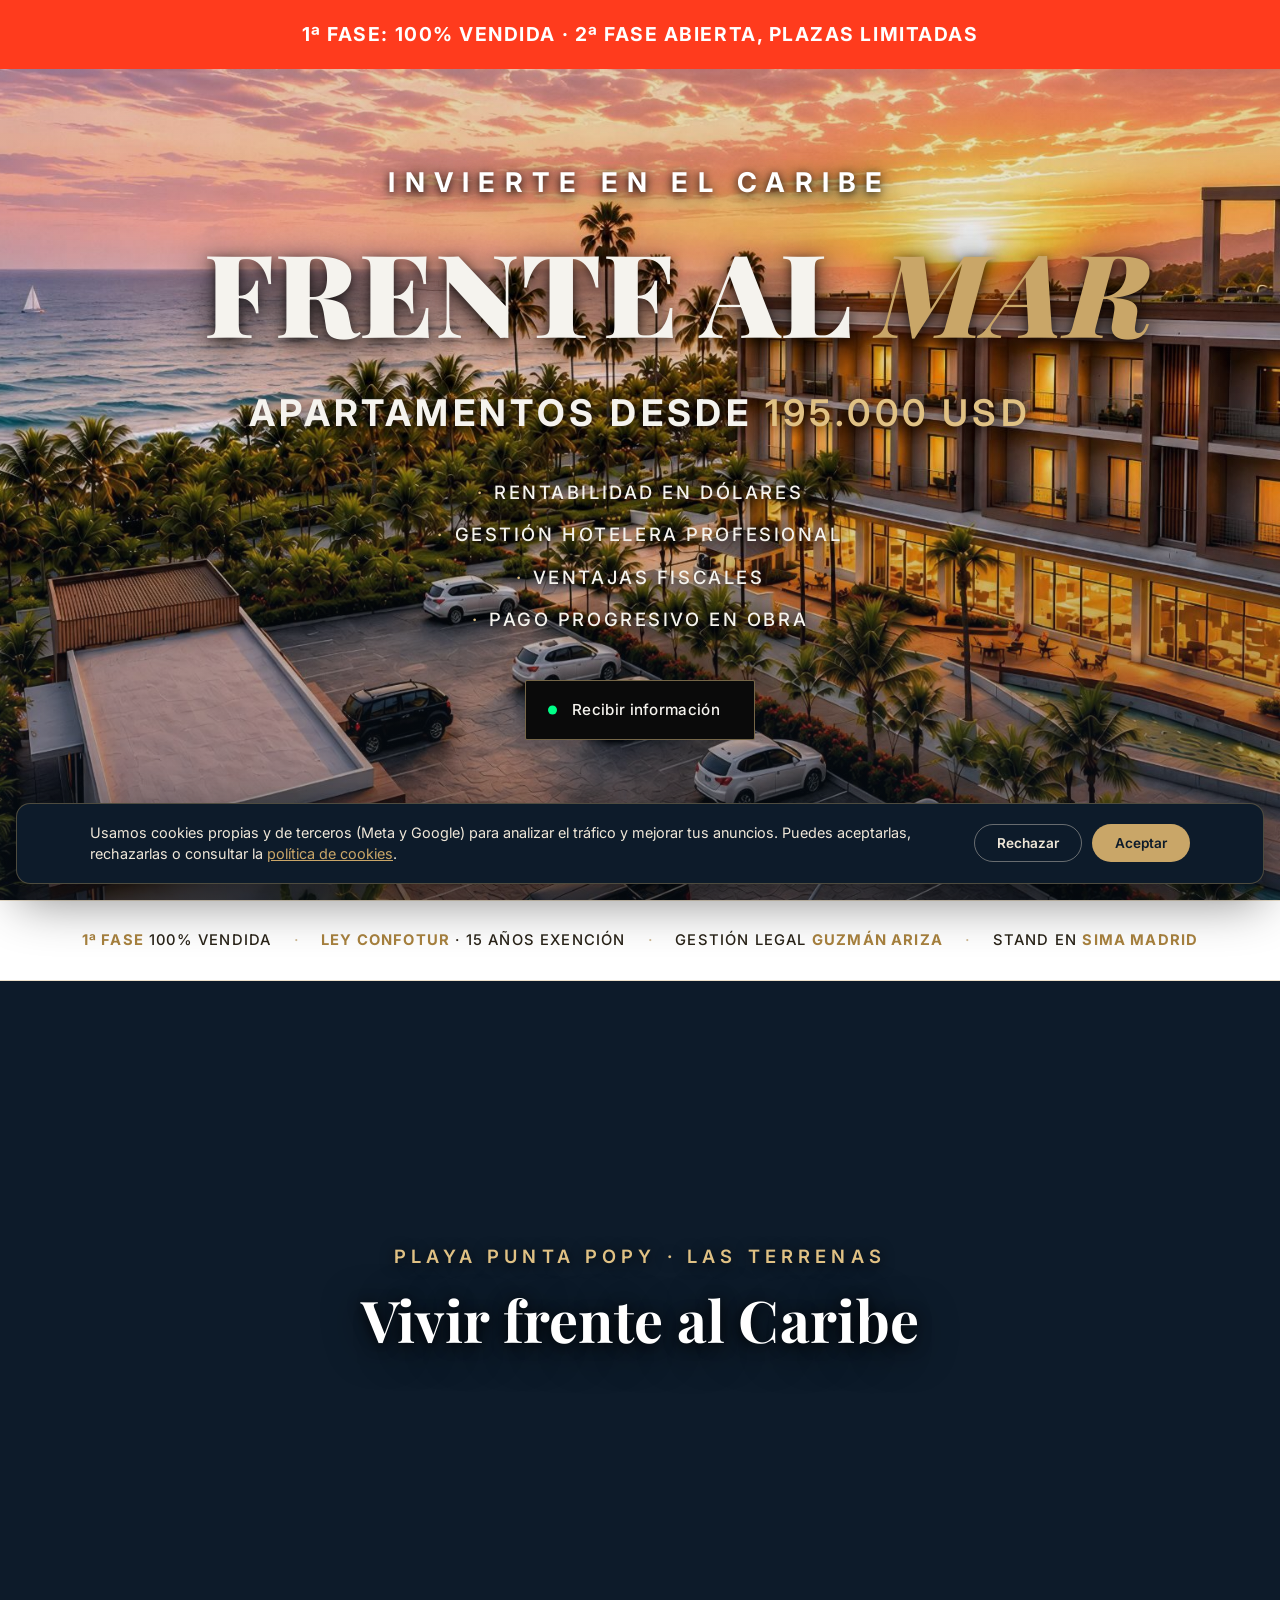
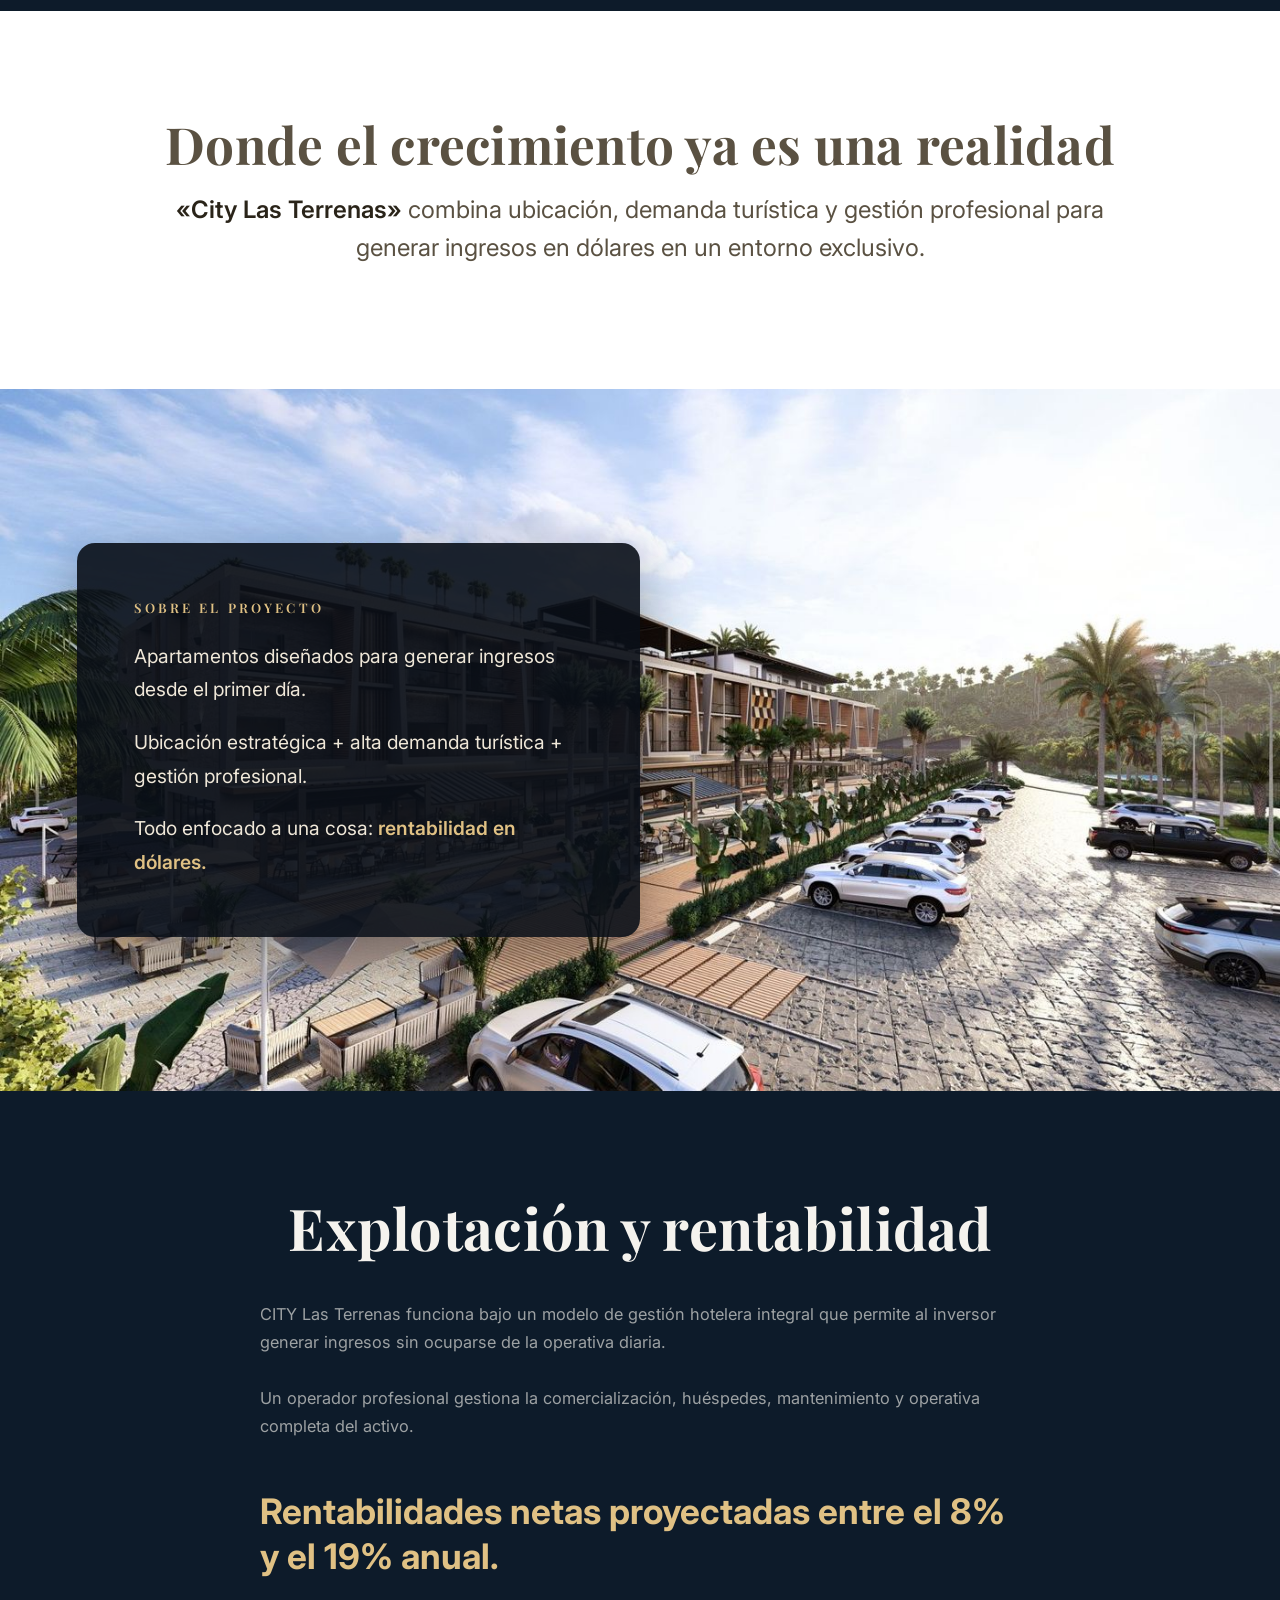
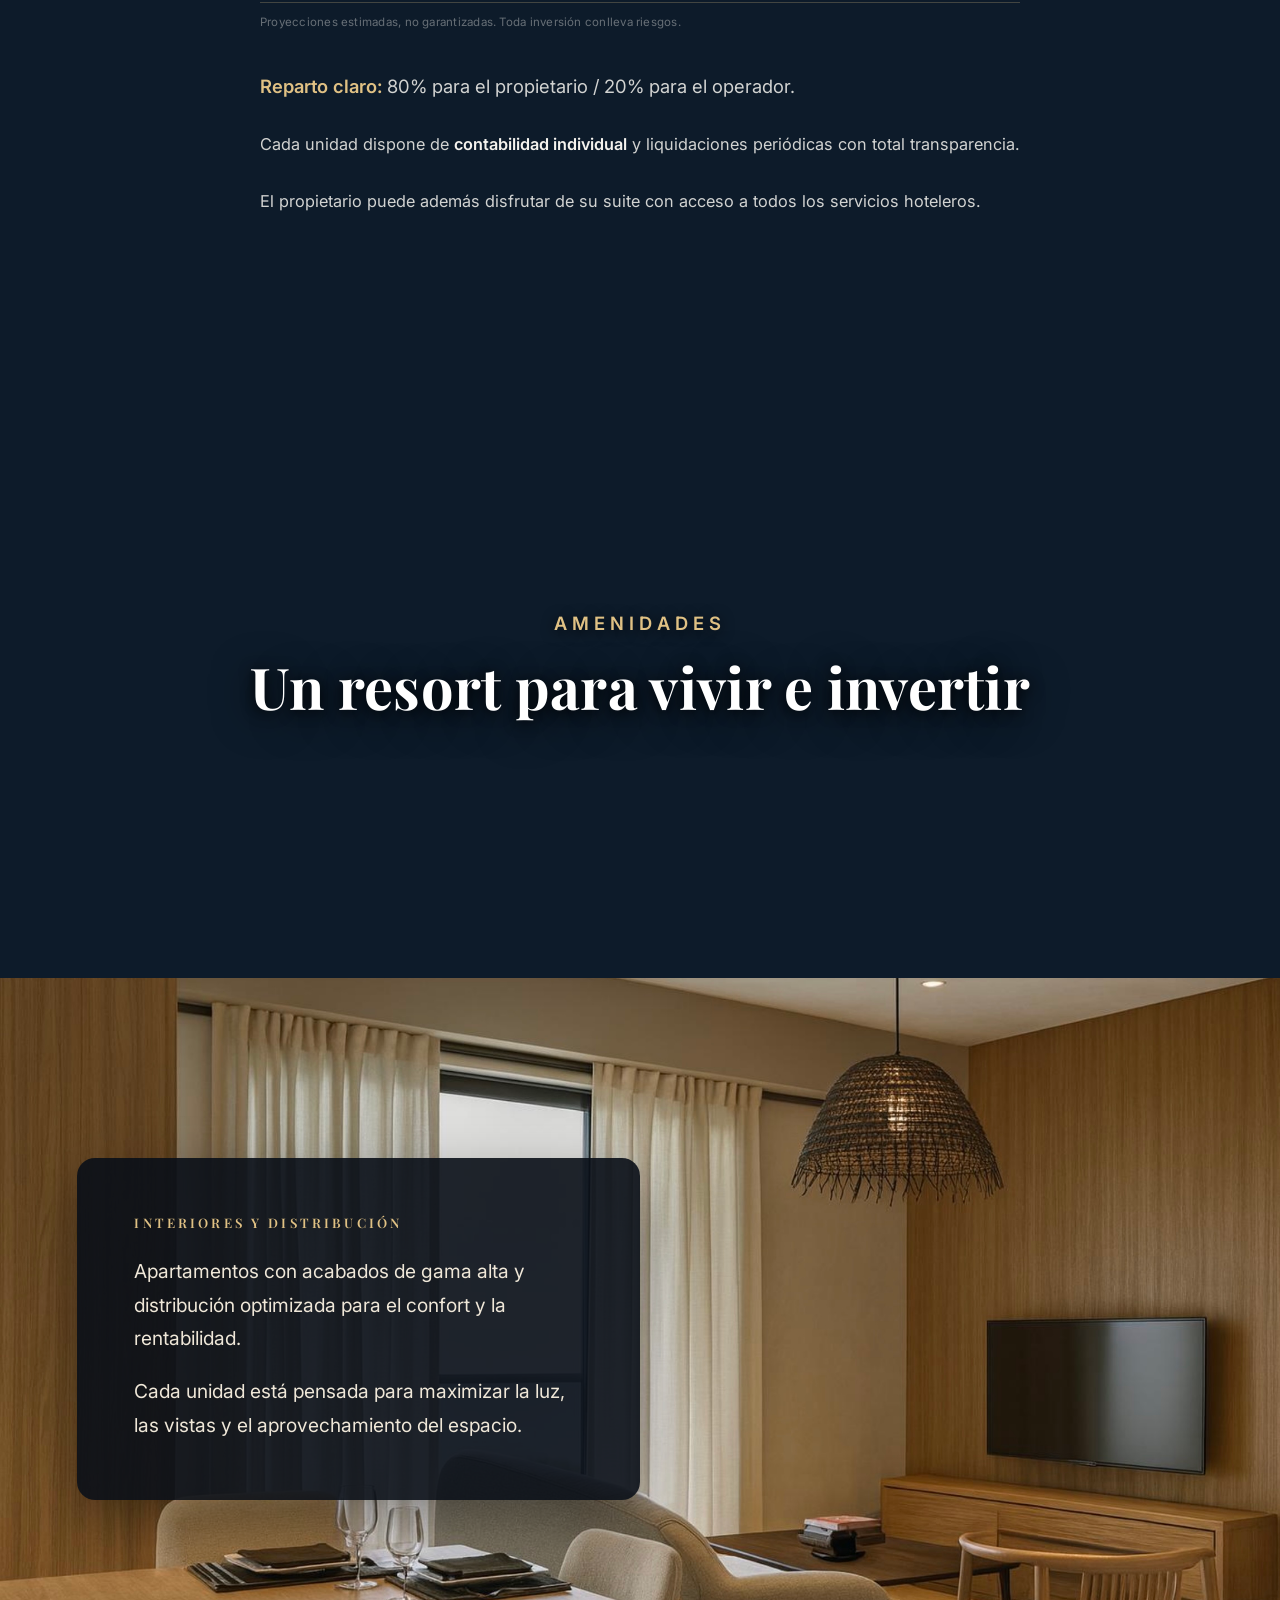
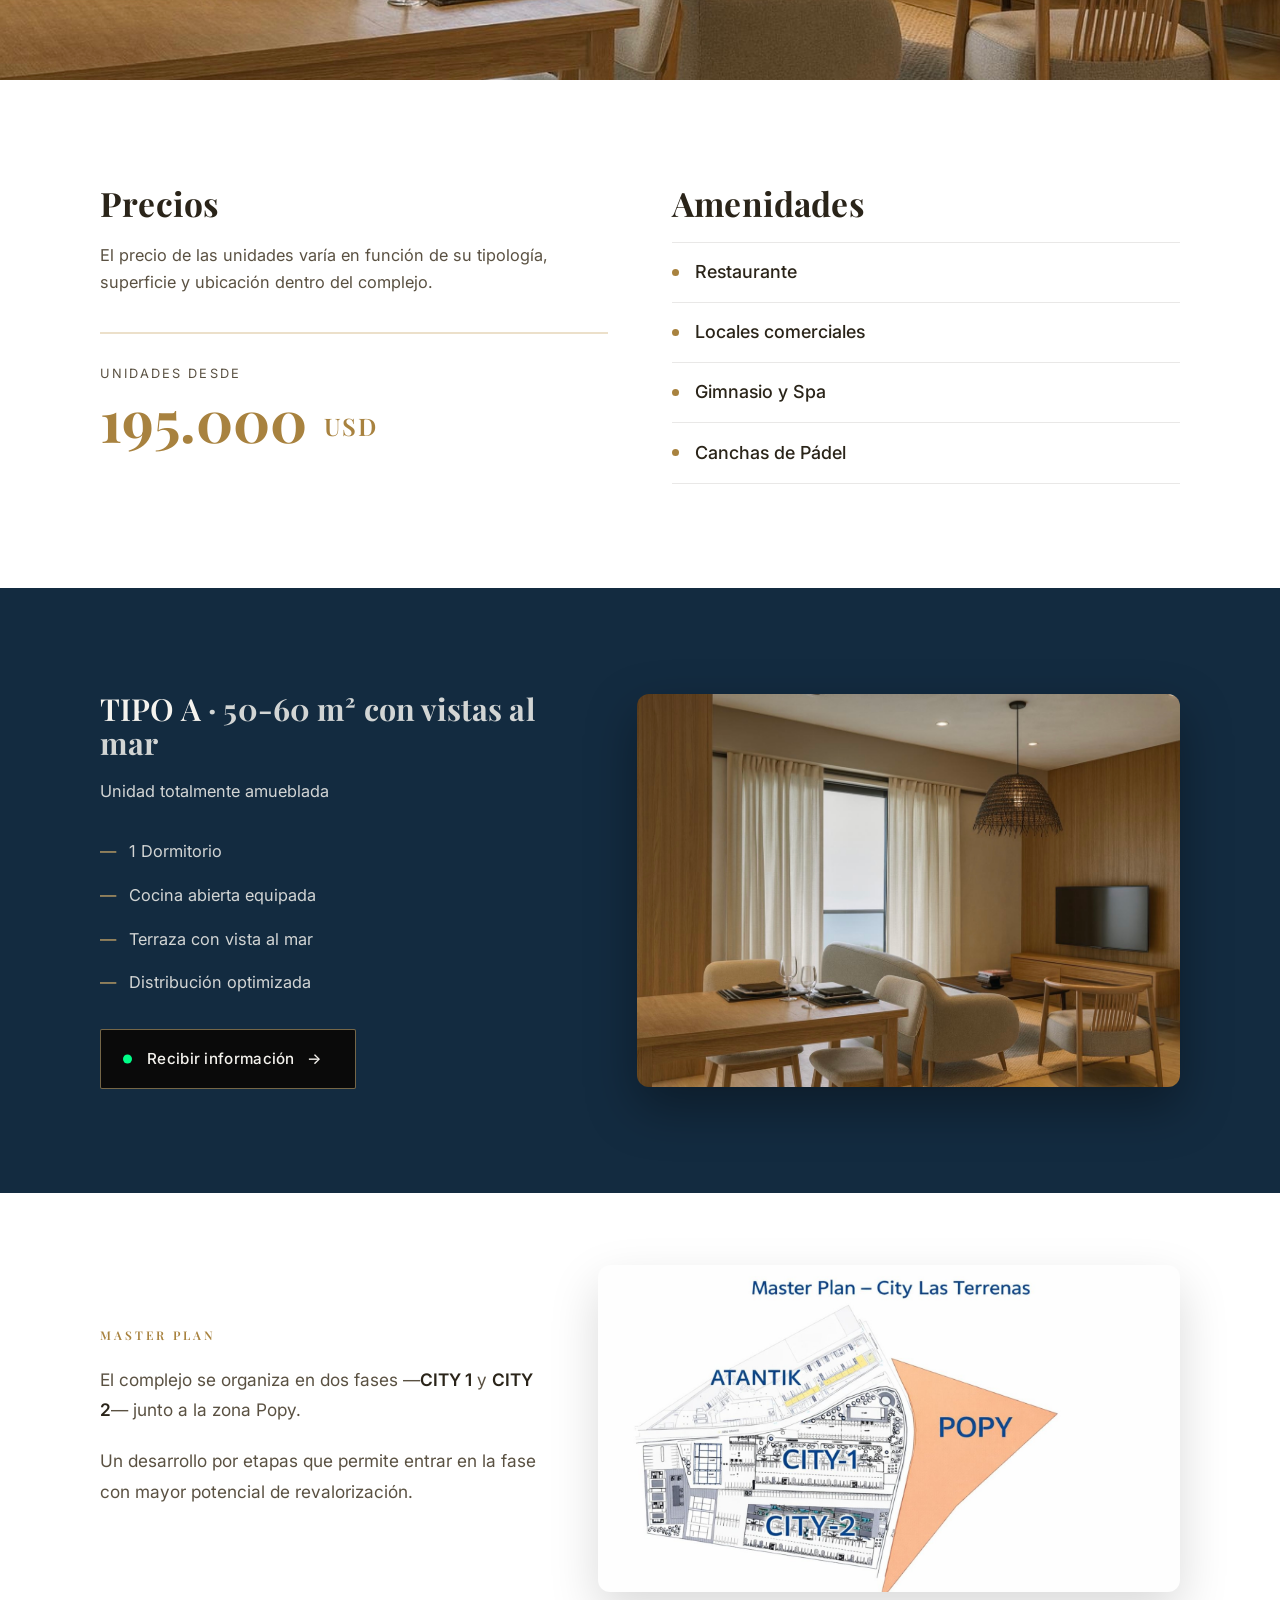
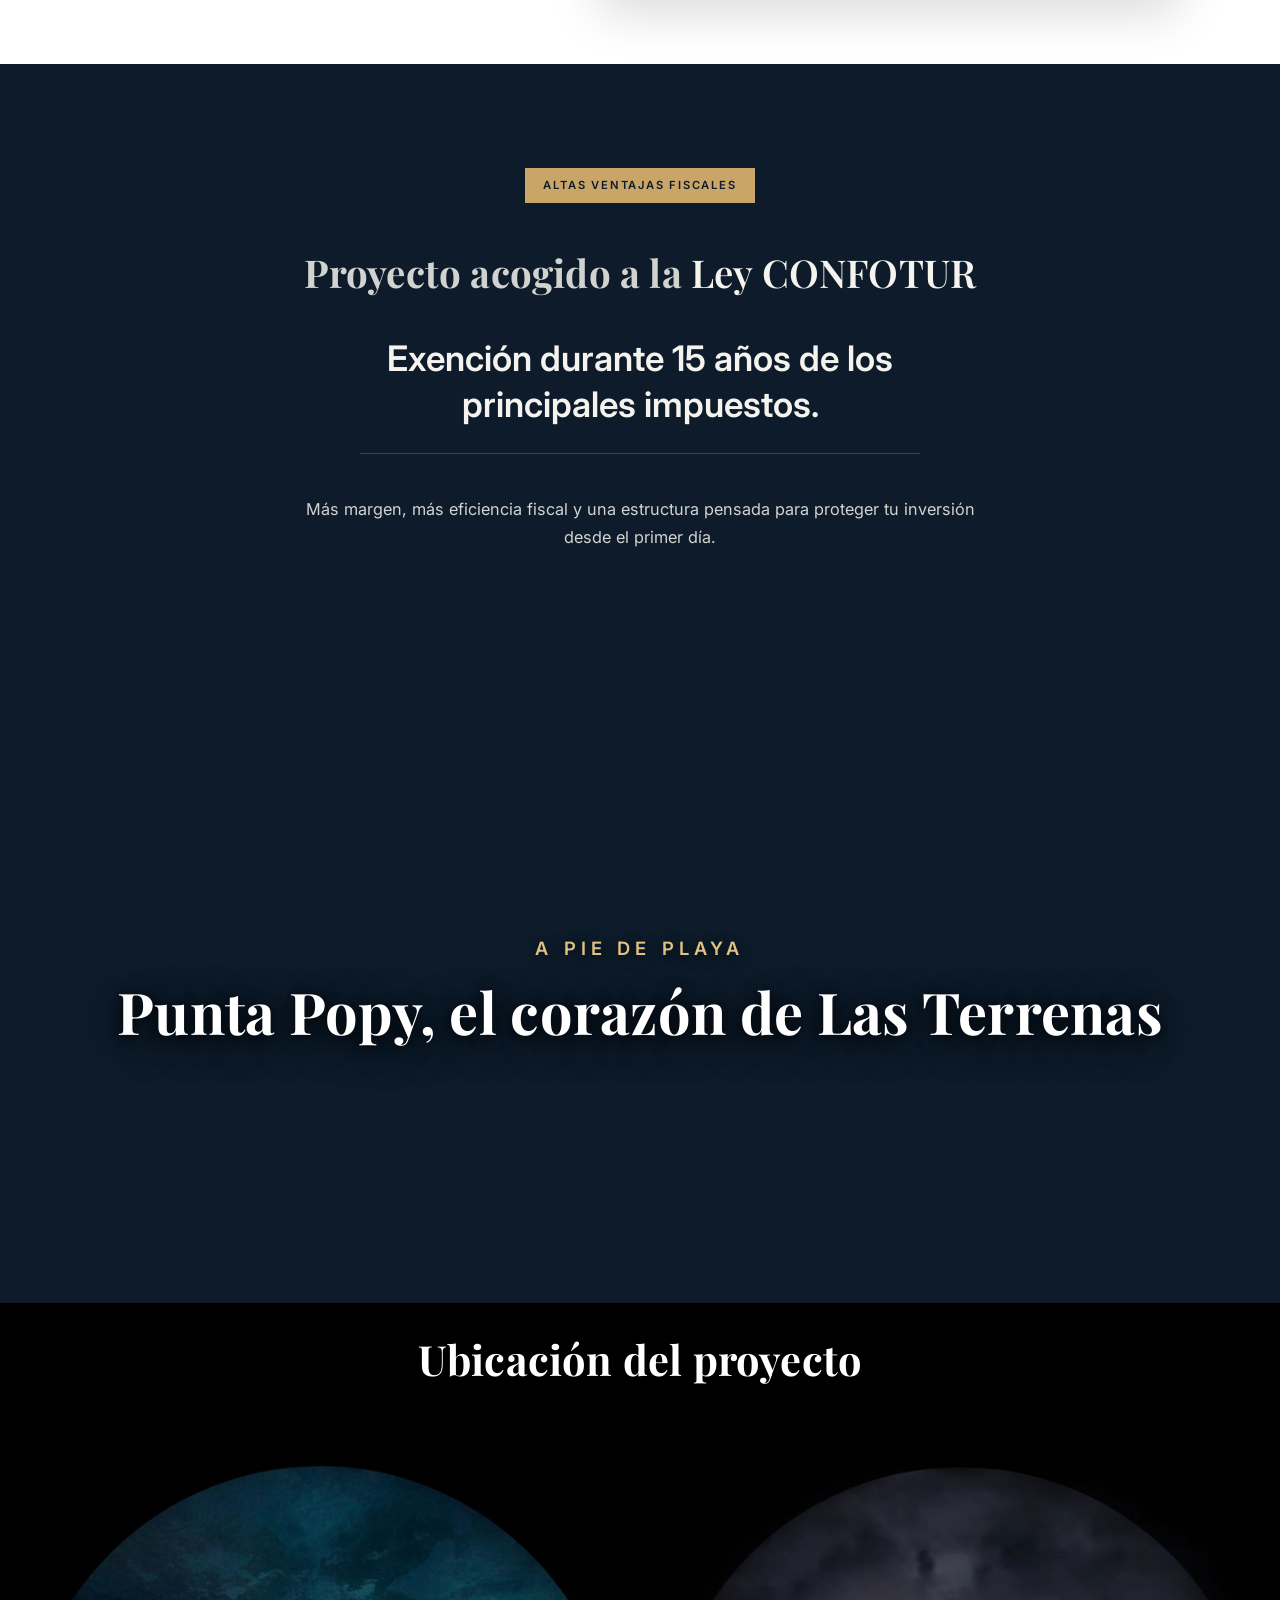
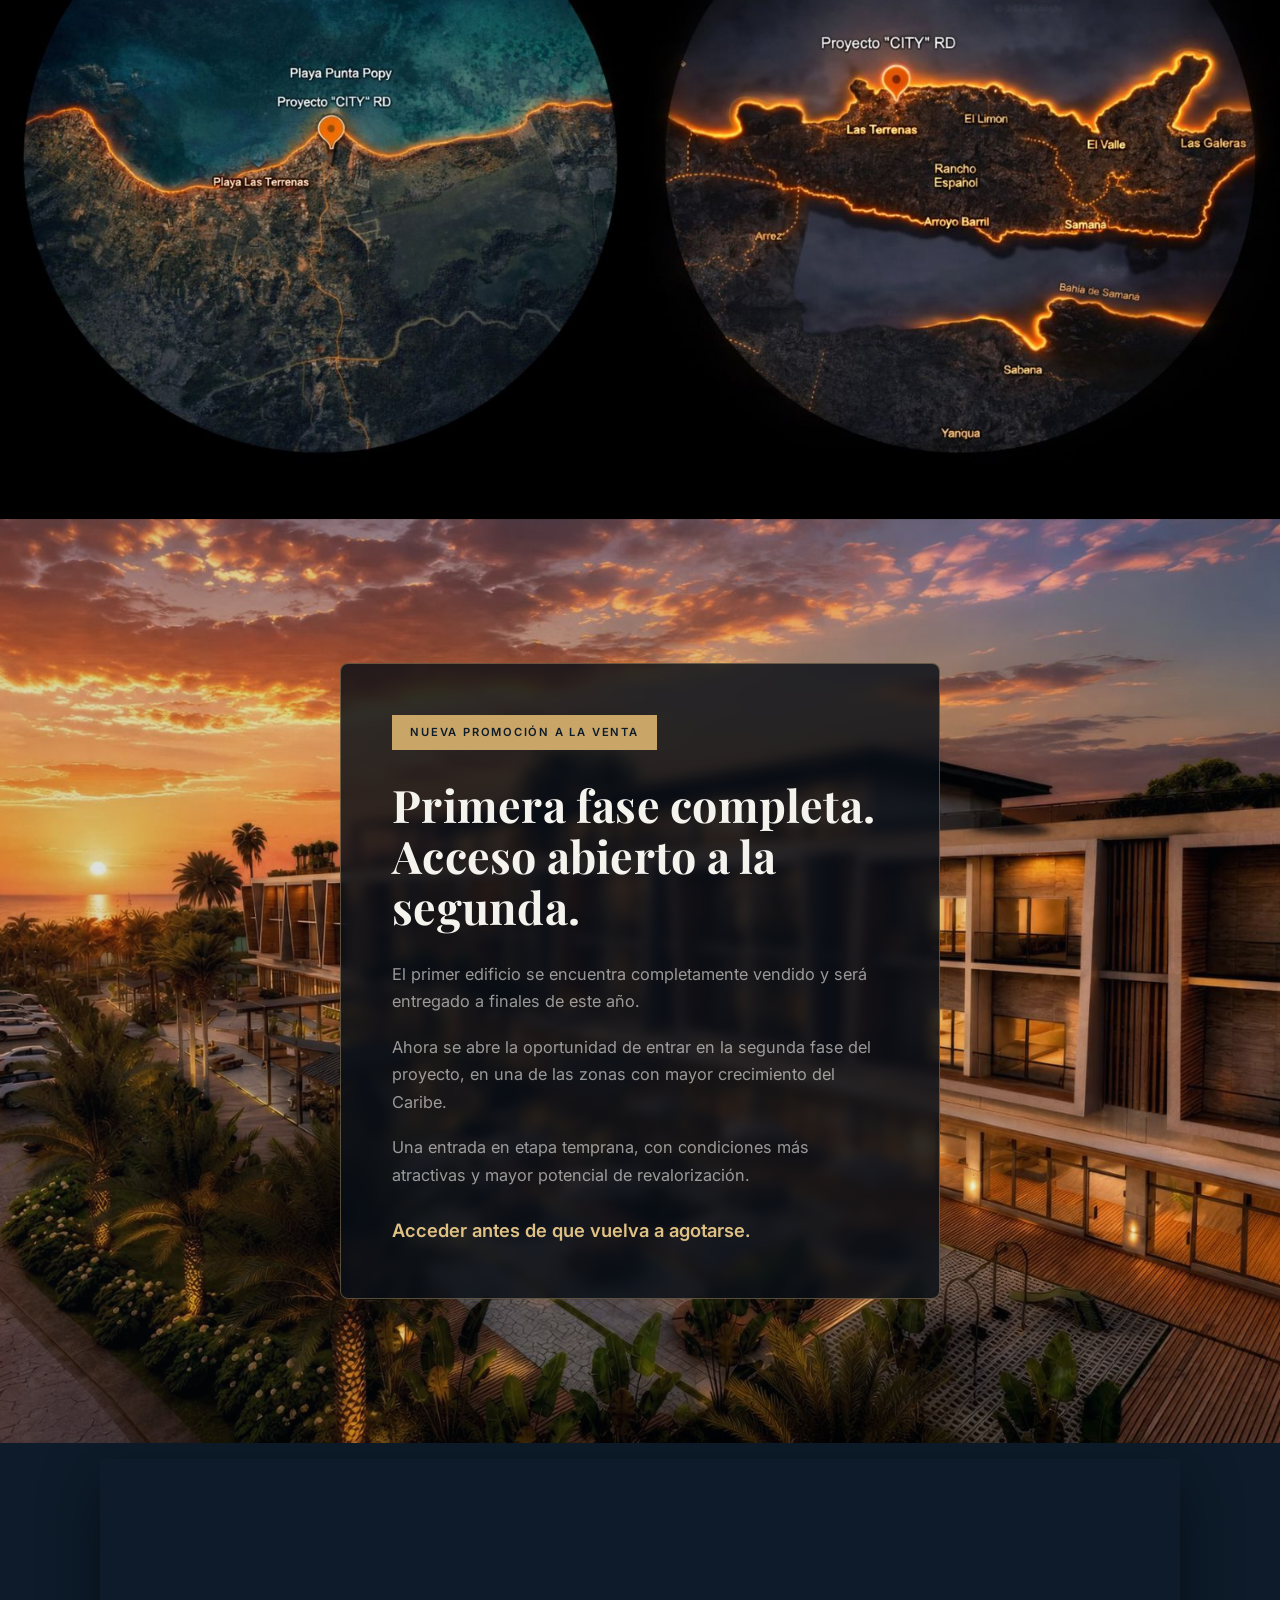
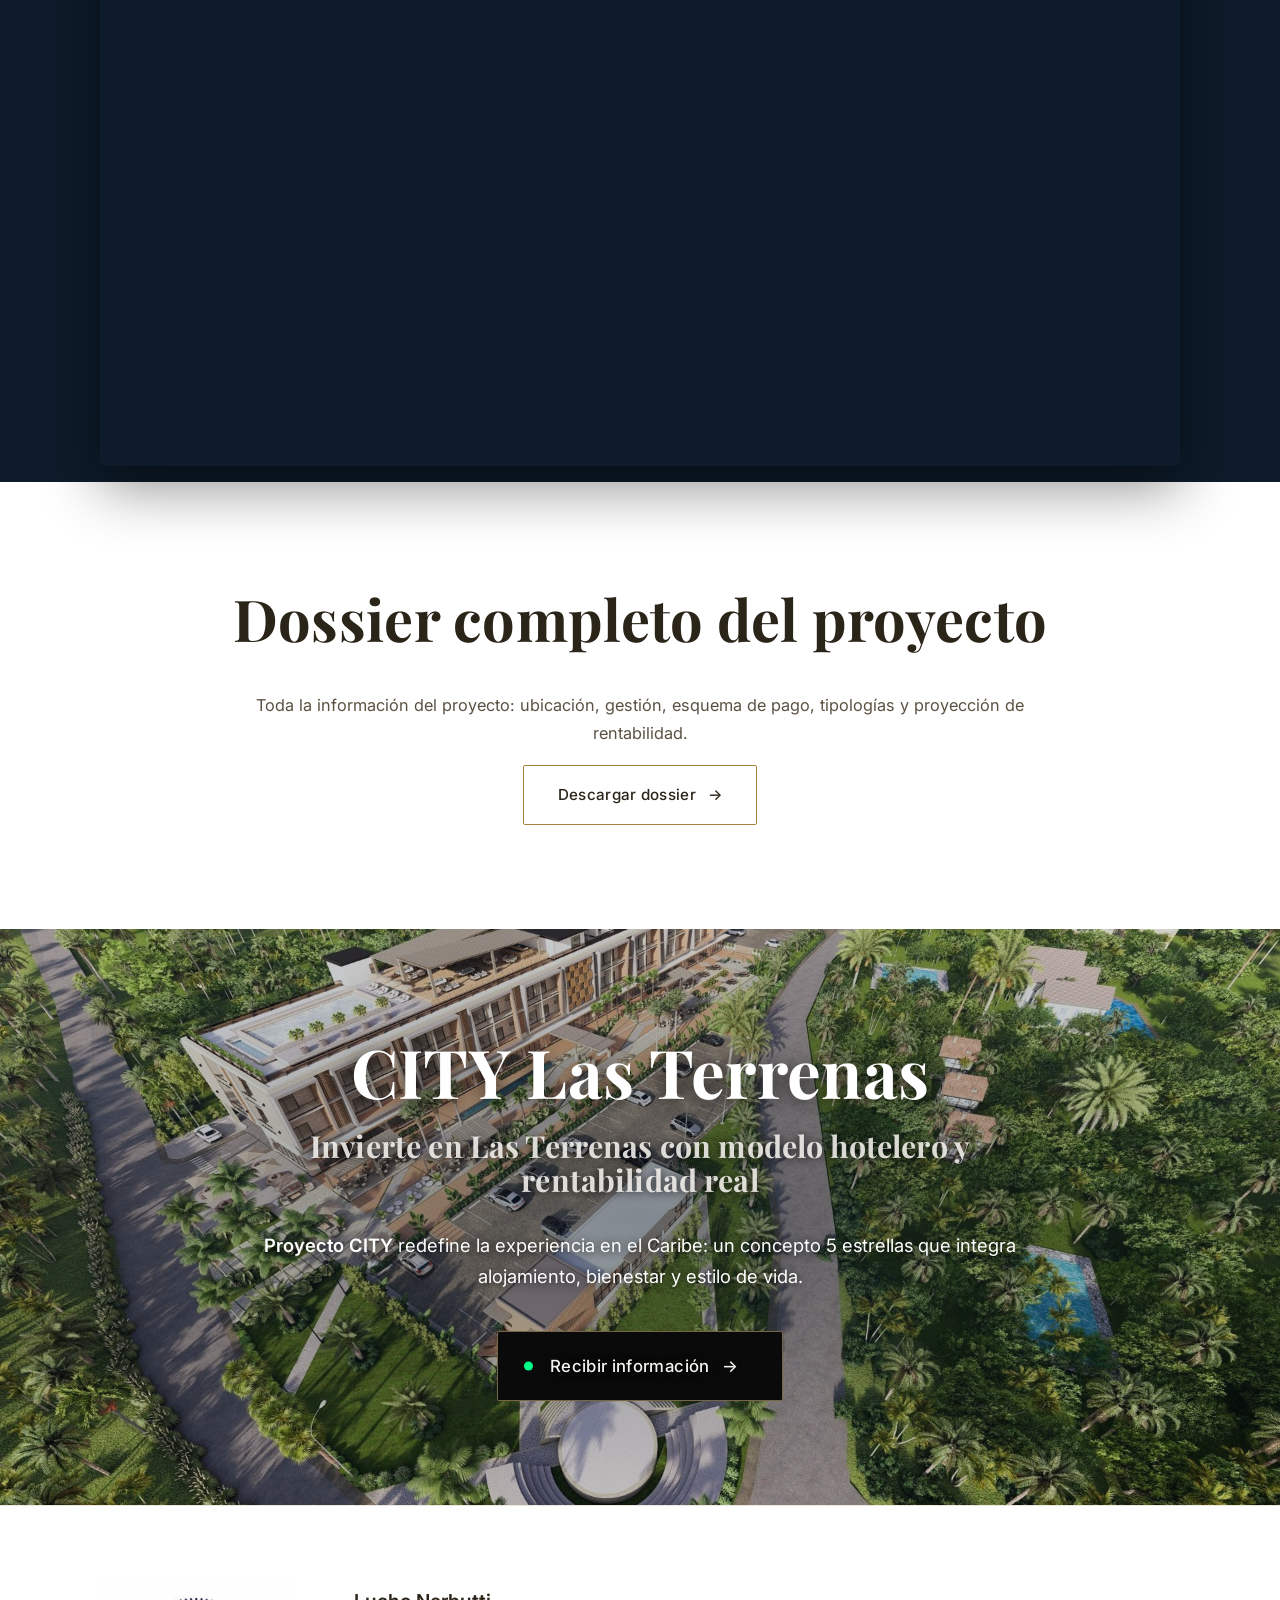
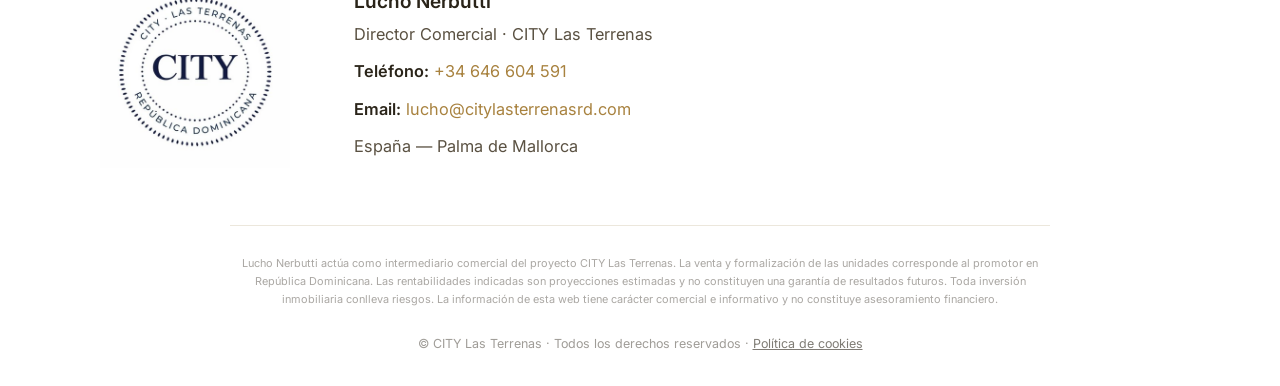
==== commit 215e16f2: "Add files via upload" ====
--- a/index.html
+++ b/index.html
@@ -176,10 +176,8 @@
   <div class="section-inner">
     <span class="promo-tag">Altas ventajas fiscales</span>
     <p class="fiscal-lead">Proyecto acogido a la <strong>Ley CONFOTUR</strong></p>
-    <p class="fiscal-ctx">Invertir aquí no es solo adquirir un inmueble. Es hacerlo bajo un marco fiscal diseñado para maximizar el retorno.</p>
     <p class="fiscal-highlight"><strong>Exención durante 15 años de los principales impuestos.</strong></p>
-    <p class="fiscal-ctx">Más margen desde el inicio. Más eficiencia fiscal. Más rentabilidad real.</p>
-    <p class="fiscal-ctx">Una estructura pensada para proteger tu inversión y hacerla crecer desde el primer día.</p>
+    <p class="fiscal-ctx">Más margen, más eficiencia fiscal y una estructura pensada para proteger tu inversión desde el primer día.</p>
   </div>
 </section>
 
@@ -241,7 +239,6 @@
     <h2 class="cierre-title">CITY Las Terrenas</h2>
     <p class="cierre-lead">Invierte en Las Terrenas con modelo hotelero y rentabilidad real</p>
     <p class="cierre-p1"><strong>Proyecto CITY</strong> redefine la experiencia en el Caribe: un concepto 5 estrellas que integra alojamiento, bienestar y estilo de vida.</p>
-    <p class="cierre-p2">Arquitectura contemporánea, servicios exclusivos y una propuesta orientada a generar valor y rentabilidad, con enfoque sostenible.</p>
     <p class="cierre-cta"><a class="btn btn-close" href="https://wa.me/34646604591?text=Hola%20Lucho%2C%20me%20interesa%20invertir%20en%20City%20Las%20Terrenas.%20%C2%BFMe%20pasas%20informaci%C3%B3n%3F" data-wa="lead" target="_blank" rel="noopener"><span class="btn-dot"></span>Recibir información <span class="arrow">→</span></a></p>
   </div>
 </section>
--- a/assets/city.css
+++ b/assets/city.css
@@ -10,7 +10,7 @@
   --ink:#2a2419;
   --ink-soft:#5a5142;
   --teal:#4a9d9c;
-  --red:#e63525;
+  --red:#ff3b1d;
   --muted:rgba(245,243,238,.85);
   --muted-dark:rgba(42,36,25,.8);
 }
@@ -43,17 +43,19 @@
 .btn-primary .btn-dot{position:absolute;left:22px;top:50%;transform:translateY(-50%);width:9px;height:9px;border-radius:50%;background:#00ff88;animation:pulse 1.8s infinite}
 @keyframes pulse{0%{box-shadow:0 0 0 0 rgba(0,255,136,.5)}70%{box-shadow:0 0 0 11px rgba(0,255,136,0)}100%{box-shadow:0 0 0 0 rgba(0,255,136,0)}}
 .btn-primary:hover{background:#1a1a1a;transform:translateY(-2px);border-color:var(--gold-bright)}
-.btn-gold{background:var(--gold);color:var(--navy);font-weight:600}
+.btn-gold{background:#0a0a0a;color:var(--bone);position:relative;padding-left:46px;border:1px solid rgba(224,193,132,.5)}
+.btn-gold .btn-dot{position:absolute;left:22px;top:50%;transform:translateY(-50%);width:9px;height:9px;border-radius:50%;background:#00ff88;animation:pulse 1.8s infinite}
 .btn-gold .arrow{transition:transform .3s ease}
-.btn-gold:hover{background:var(--gold-bright);transform:translateY(-2px)}
+.btn-gold:hover{background:#1a1a1a;transform:translateY(-2px);border-color:var(--gold-bright)}
 .btn-gold:hover .arrow{transform:translateX(6px)}
 .btn-outline{background:transparent;color:var(--ink);border:1px solid var(--gold-deep);font-weight:500}
 .btn-outline .arrow{transition:transform .3s ease}
 .btn-outline:hover{background:var(--gold);color:var(--navy);transform:translateY(-2px)}
 .btn-outline:hover .arrow{transform:translateX(6px)}
-.btn-close{background:var(--gold);color:var(--navy);font-weight:600;font-size:1.05rem;padding:20px 44px}
+.btn-close{background:#0a0a0a;color:var(--bone);position:relative;font-size:1.05rem;padding:20px 44px 20px 52px;border:1px solid rgba(224,193,132,.5)}
+.btn-close .btn-dot{position:absolute;left:26px;top:50%;transform:translateY(-50%);width:9px;height:9px;border-radius:50%;background:#00ff88;animation:pulse 1.8s infinite}
 .btn-close .arrow{transition:transform .3s ease}
-.btn-close:hover{background:var(--gold-bright);transform:translateY(-2px)}
+.btn-close:hover{background:#1a1a1a;transform:translateY(-2px);border-color:var(--gold-bright)}
 .btn-close:hover .arrow{transform:translateX(6px)}
 
 /* HERO */
@@ -61,7 +63,7 @@
 .hero-media{position:absolute;inset:0;background-size:cover;background-position:center;z-index:0}
 .hero-overlay{position:absolute;inset:0;background:linear-gradient(180deg,rgba(13,27,42,.12) 0%,rgba(13,27,42,.05) 45%,rgba(13,27,42,.45) 100%);z-index:1}
 .hero-content{position:relative;z-index:2;max-width:920px;padding:2rem 1.5rem}
-.hero-eyebrow{font-size:clamp(1.1rem,2.4vw,1.7rem);letter-spacing:.34em;text-transform:uppercase;color:var(--gold-bright);font-weight:600;margin-bottom:1.2rem;text-shadow:0 2px 12px rgba(0,0,0,.6)}
+.hero-eyebrow{font-size:clamp(1.1rem,2.4vw,1.7rem);letter-spacing:.34em;text-transform:uppercase;color:#fff;font-weight:700;margin-bottom:1.2rem;text-shadow:0 2px 8px rgba(0,0,0,.9),0 4px 24px rgba(0,0,0,.9)}
 .hero-title{font-size:clamp(3rem,9vw,7.5rem);font-weight:900;text-transform:uppercase;letter-spacing:.01em;text-shadow:0 3px 12px rgba(0,0,0,.7),0 8px 40px rgba(0,0,0,.85);margin-bottom:1.6rem;white-space:nowrap}
 .hero-banner{position:absolute;top:0;left:0;right:0;background:var(--red);color:#fff;font-weight:700;font-size:clamp(.85rem,2vw,1.2rem);letter-spacing:.08em;padding:18px 26px;text-align:center;z-index:3}
 .hero-price{font-size:clamp(1.3rem,3.5vw,2.3rem);font-weight:700;letter-spacing:.12em;text-transform:uppercase;margin-bottom:2rem;white-space:nowrap;text-shadow:0 2px 14px rgba(0,0,0,.8)}
@@ -124,8 +126,8 @@
 .amenidades li::before{content:"";width:7px;height:7px;border-radius:50%;background:var(--gold-deep);margin-right:1rem;flex-shrink:0}
 
 /* MAPA */
-.section-ubicacion{text-align:center;background:#000;padding:3.5rem 0 0}
-.ubicacion-title{color:#fff;margin-bottom:2.5rem}
+.section-ubicacion{text-align:center;background:#000;padding:2rem 0 0}
+.ubicacion-title{color:#fff;margin-bottom:1rem;font-size:clamp(1.8rem,3.5vw,2.6rem)}
 .mapa-wrap{max-width:100%;margin:0;overflow:hidden}
 .mapa-wrap img{width:100%;display:block}
 
@@ -151,7 +153,7 @@
 .section-fiscal .promo-tag{margin-bottom:2rem}
 .fiscal-lead{font-family:'Playfair Display',serif;font-size:clamp(1.8rem,3.2vw,2.4rem);margin:1rem 0 2.4rem}
 .fiscal-lead strong{color:var(--gold-bright)}
-.fiscal-highlight{font-size:clamp(1.5rem,2.6vw,2rem)!important;color:var(--gold-bright)!important;margin:2.6rem 0!important;line-height:1.3}
+.fiscal-highlight{font-size:clamp(1.6rem,2.8vw,2.2rem)!important;color:var(--gold-bright)!important;margin:2.6rem auto!important;line-height:1.3;padding-bottom:1.6rem;border-bottom:1px solid rgba(224,193,132,.25);max-width:560px}
 .fiscal-ctx{color:rgba(245,243,238,.6);font-size:1.02rem;margin-bottom:1.6rem}
 
 /* TIPO A */
@@ -174,8 +176,8 @@
 /* Párrafos de contexto: atenuados */
 .section-rentabilidad .rent-intro{color:rgba(245,243,238,.62);font-size:1.02rem}
 /* Dato estrella: grande, dorado, protagonista */
-.section-rentabilidad .rent-star{margin:2.6rem 0 .6rem}
-.section-rentabilidad .rent-star strong{color:var(--gold-bright);font-size:clamp(1.5rem,2.6vw,2rem);font-weight:700;line-height:1.3;display:block}
+.section-rentabilidad .rent-star{margin:3rem 0 1.4rem;padding-bottom:1.4rem;border-bottom:1px solid rgba(224,193,132,.25)}
+.section-rentabilidad .rent-star strong{color:var(--gold-bright);font-size:clamp(1.6rem,2.8vw,2.2rem);font-weight:700;line-height:1.3;display:block}
 /* Reparto y detalles: cuerpo normal, algo más presente */
 .section-rentabilidad .rent-split{margin-top:2.4rem}
 .section-rentabilidad .rent-split strong{color:var(--gold-bright)}
@@ -195,6 +197,9 @@
 .cierre-lead{font-size:clamp(1.4rem,2.4vw,1.9rem);color:var(--gold-bright);margin-bottom:2rem;text-shadow:0 2px 14px rgba(0,0,0,.8)}
 .cierre-content p{color:rgba(245,243,238,.88);text-shadow:0 1px 10px rgba(0,0,0,.8)}
 .cierre-content p strong{color:#fff}
+.cierre-p1{font-size:1.15rem;color:#fff!important;margin-bottom:1.2rem;text-shadow:0 1px 10px rgba(0,0,0,.85)}
+.cierre-p2{color:rgba(245,243,238,.75)!important;text-shadow:0 1px 10px rgba(0,0,0,.85)}
+.cierre-cta{margin-top:2.4rem}
 
 /* FOOTER */
 .site-footer{background:#fff;padding:4.5rem 1.5rem 2rem;border-top:1px solid #ece7dc}
@@ -293,9 +298,8 @@
 }
 
 /* ===== VÍDEO ===== */
-.section-video{padding:2.5rem 1rem}
-.section-video .section-title-center{margin-bottom:1.5rem}
-.video-wrap{position:relative;width:100%;max-width:1400px;margin:0 auto;aspect-ratio:16/9;border-radius:10px;overflow:hidden;box-shadow:0 20px 60px rgba(0,0,0,.45)}
+.section-video{padding:1rem 0.5rem}
+.video-wrap{position:relative;width:100%;max-width:1600px;margin:0 auto;aspect-ratio:16/9;border-radius:6px;overflow:hidden;box-shadow:0 20px 60px rgba(0,0,0,.45)}
 .video-wrap iframe{position:absolute;inset:0;width:100%;height:100%;border:0}
 
 /* ===== PARALLAX (fondo fijo) ===== */
@@ -309,9 +313,10 @@
   overflow:hidden;
 }
 .parallax-overlay{position:absolute;inset:0;background:radial-gradient(ellipse 70% 55% at center,rgba(13,27,42,.55) 0%,rgba(13,27,42,.3) 45%,rgba(13,27,42,0) 80%);z-index:1}
-.parallax-content{position:relative;z-index:2;padding:2rem 1.5rem;max-width:900px}
+.parallax-content{position:relative;z-index:2;padding:2rem 1.5rem;max-width:1200px}
 .parallax-eyebrow{font-size:clamp(.9rem,2vw,1.15rem);letter-spacing:.28em;text-transform:uppercase;color:var(--gold-bright,#e6c987);font-weight:600;margin-bottom:1rem;text-shadow:0 2px 14px rgba(0,0,0,.9)}
-.parallax-title{font-family:'Playfair Display',serif;font-weight:700;font-size:clamp(2rem,5.5vw,4rem);color:#fff;text-shadow:0 2px 14px rgba(0,0,0,.85),0 6px 40px rgba(0,0,0,.9);margin:0;line-height:1.1}
+.parallax-title{font-family:'Playfair Display',serif;font-weight:700;font-size:clamp(2rem,4.5vw,3.6rem);color:#fff;text-shadow:0 2px 14px rgba(0,0,0,.85),0 6px 40px rgba(0,0,0,.9);margin:0;line-height:1.1;white-space:nowrap}
+@media(max-width:700px){.parallax-title{white-space:normal}}
 /* iOS/móvil: background-attachment:fixed falla → lo desactivamos */
 @media (max-width:900px){
   .parallax{background-attachment:scroll;min-height:56vh}
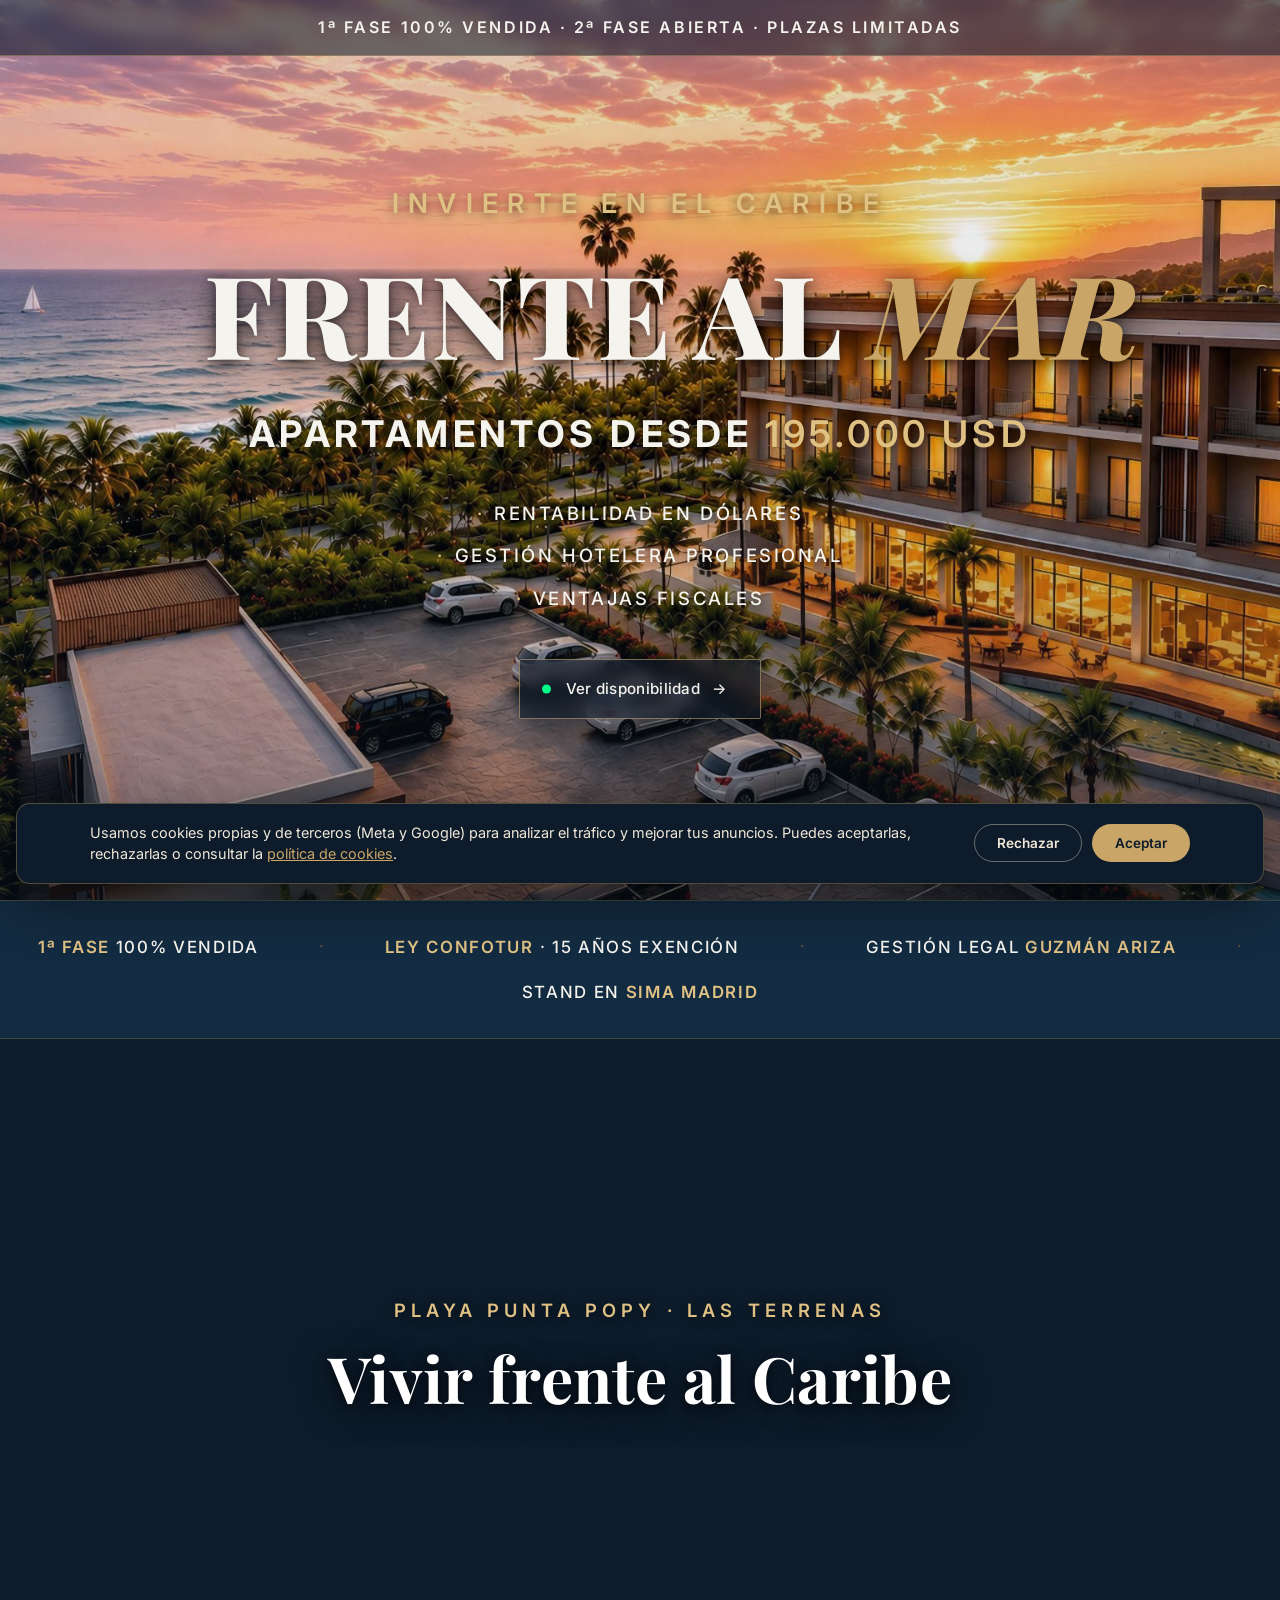
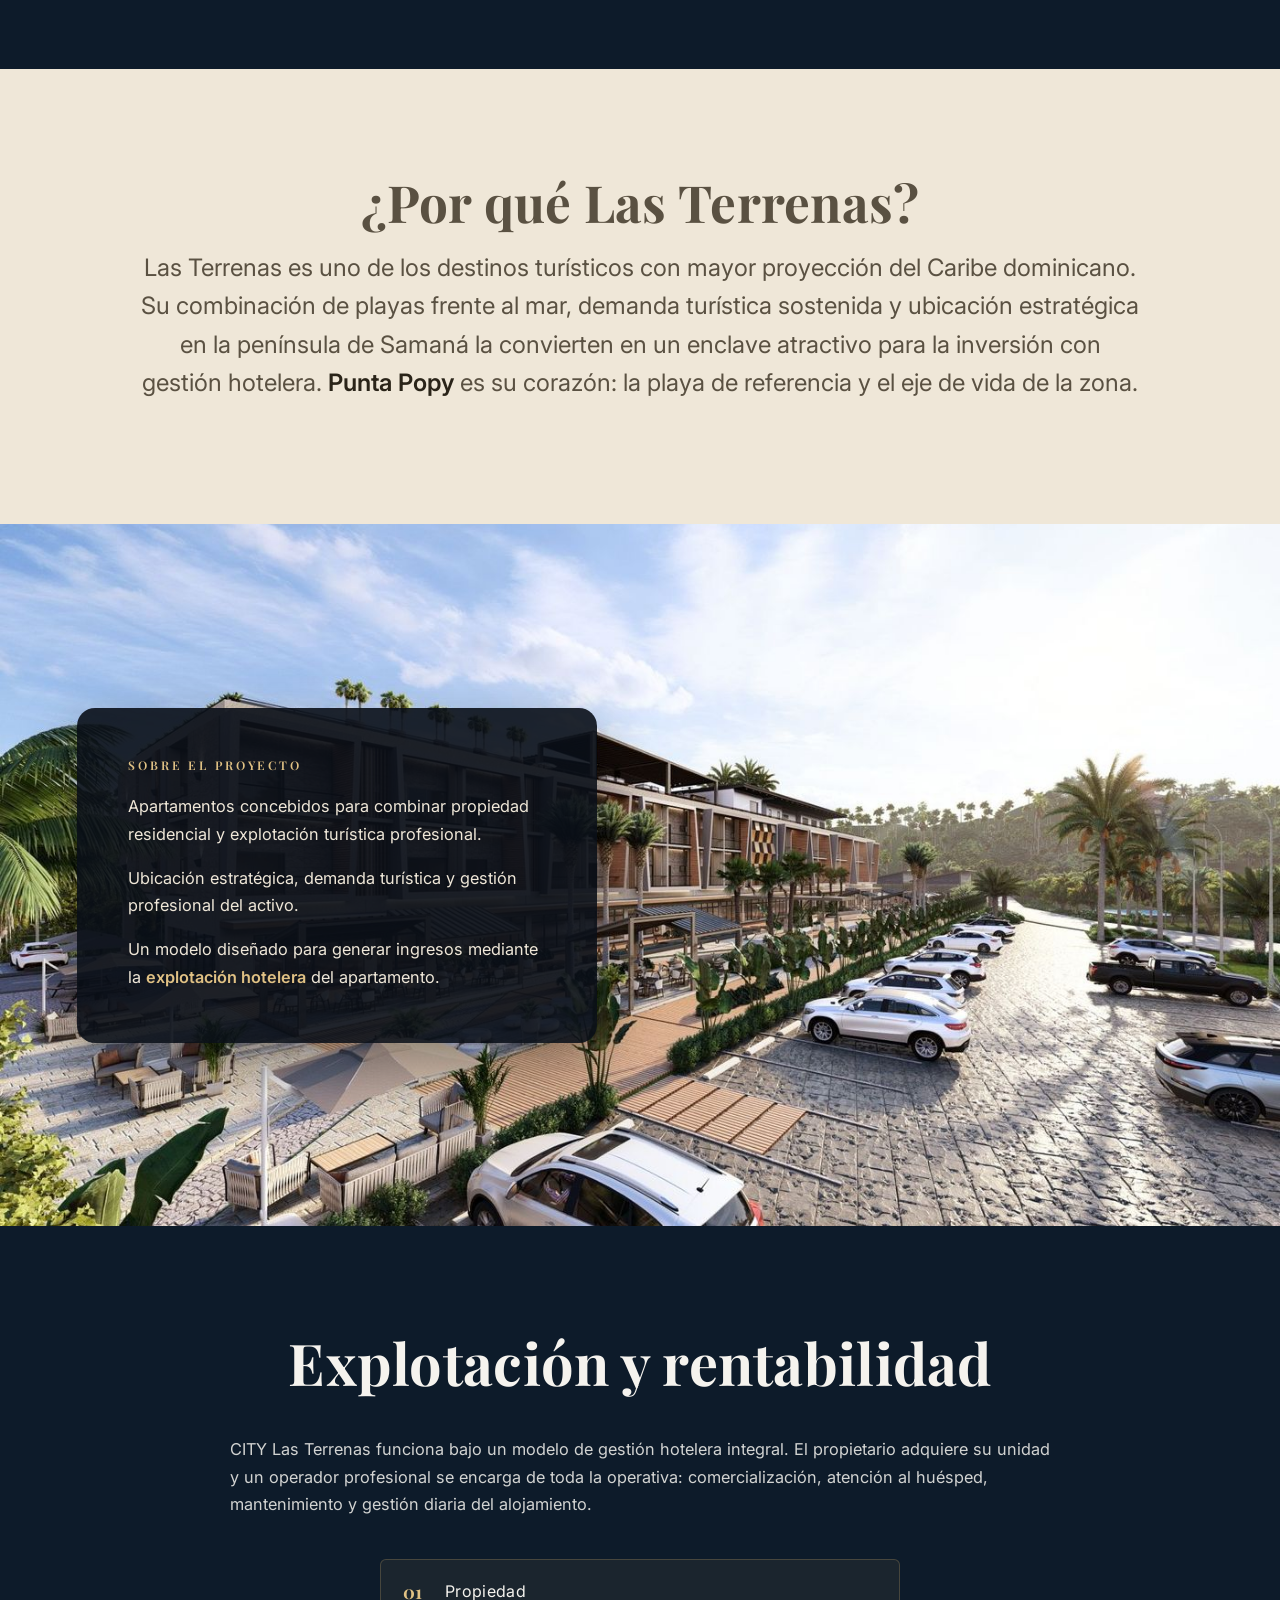
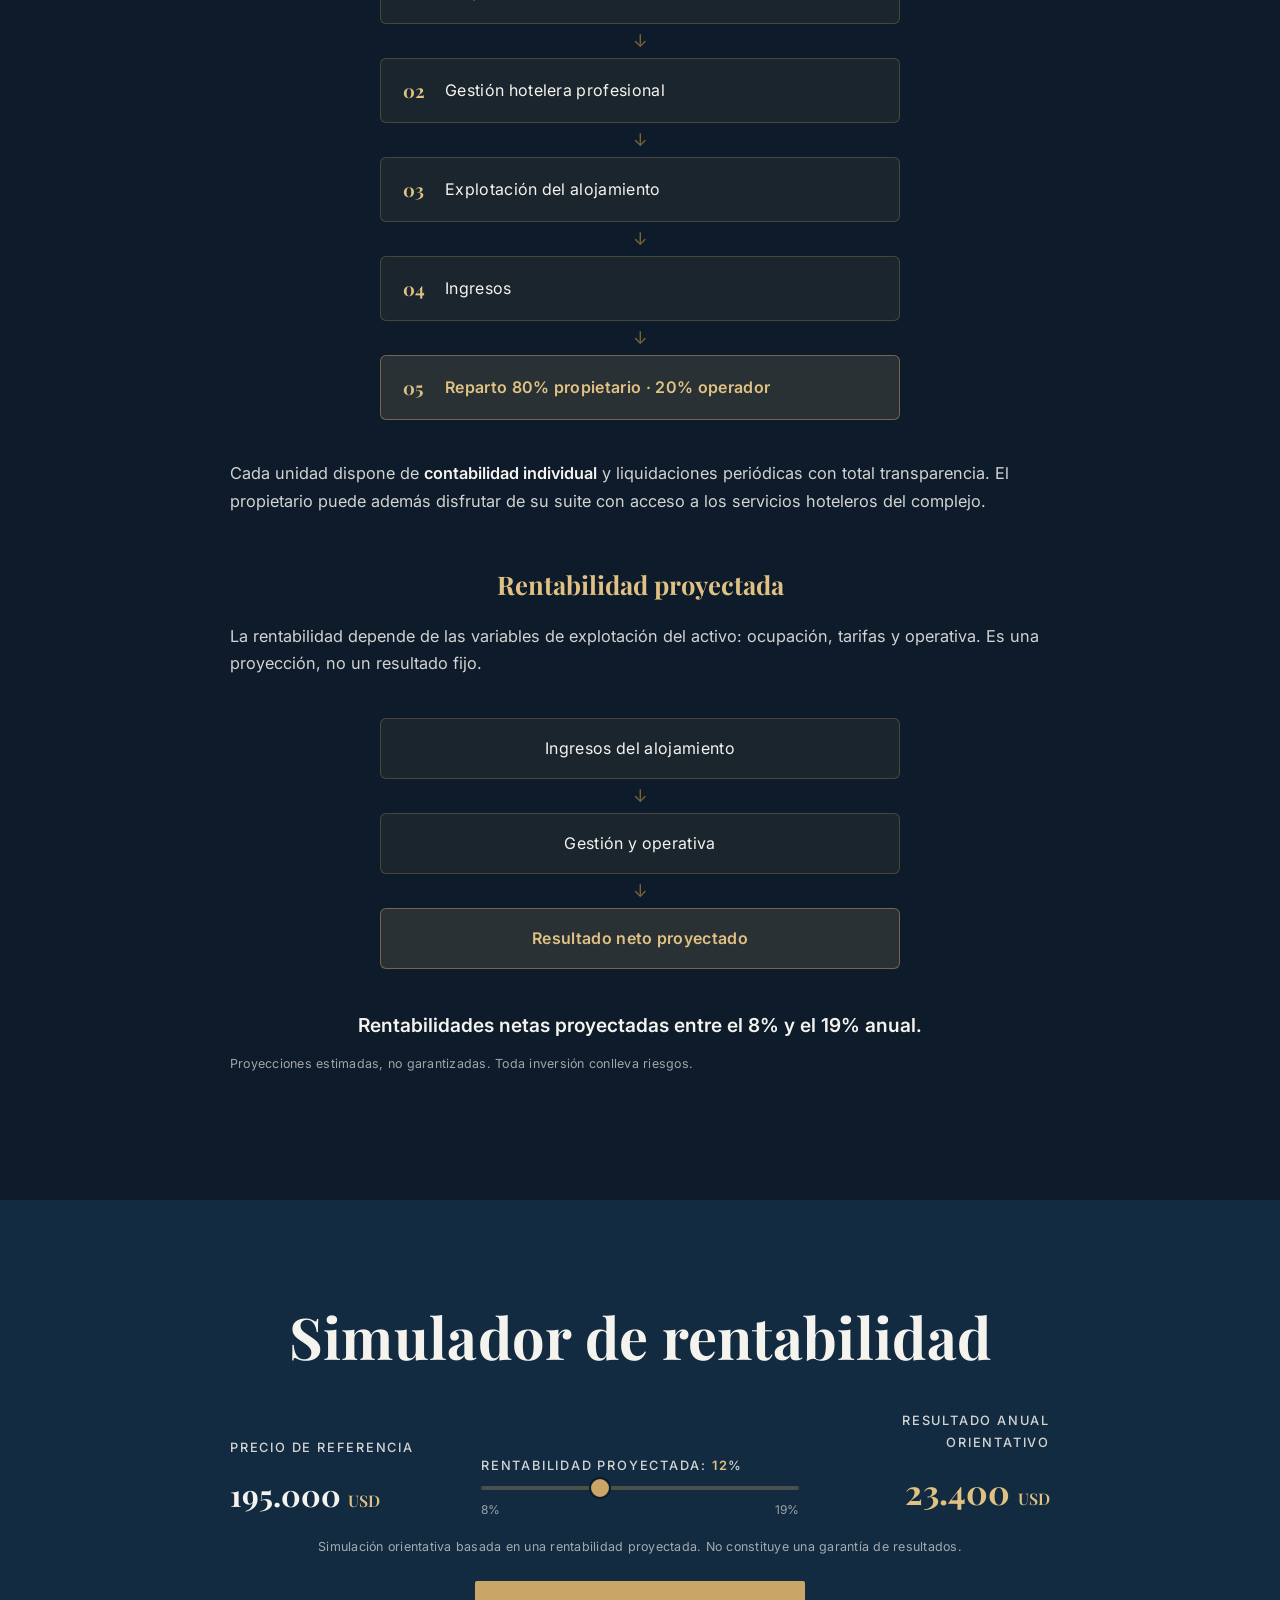
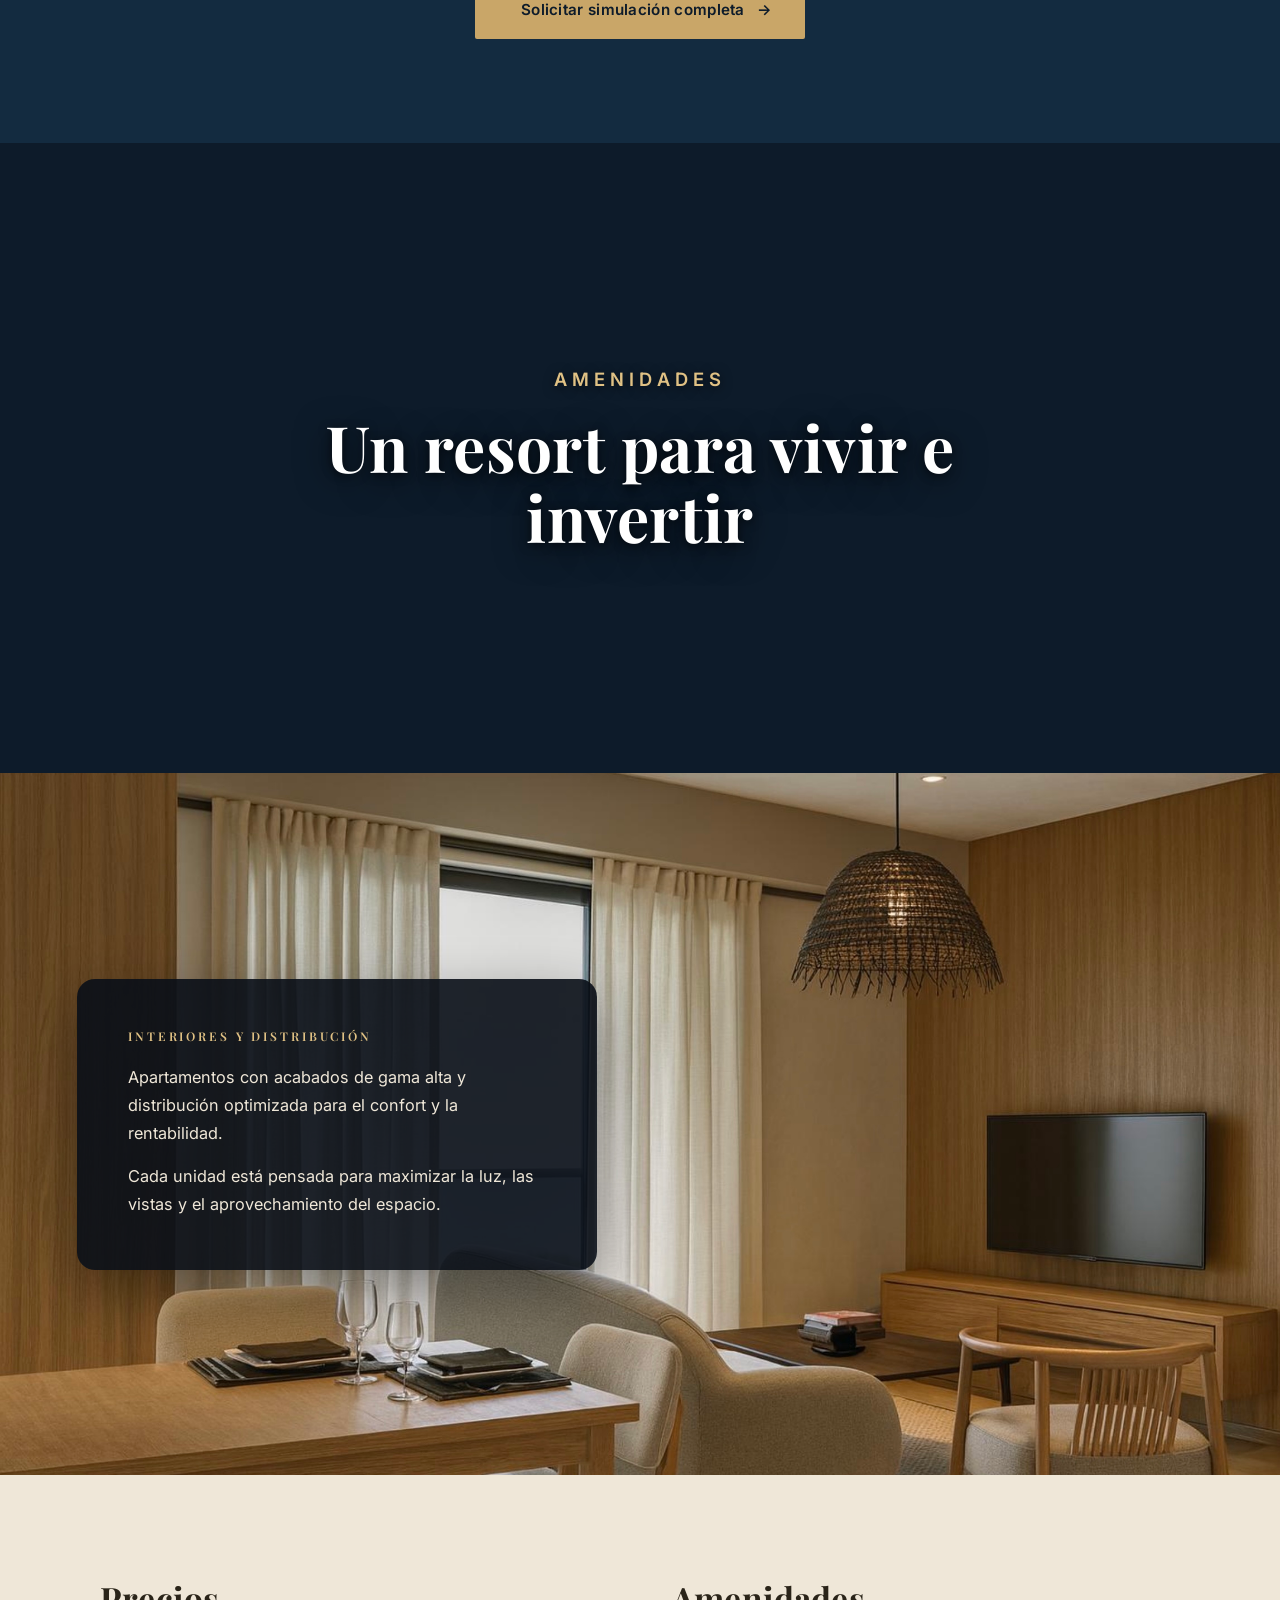
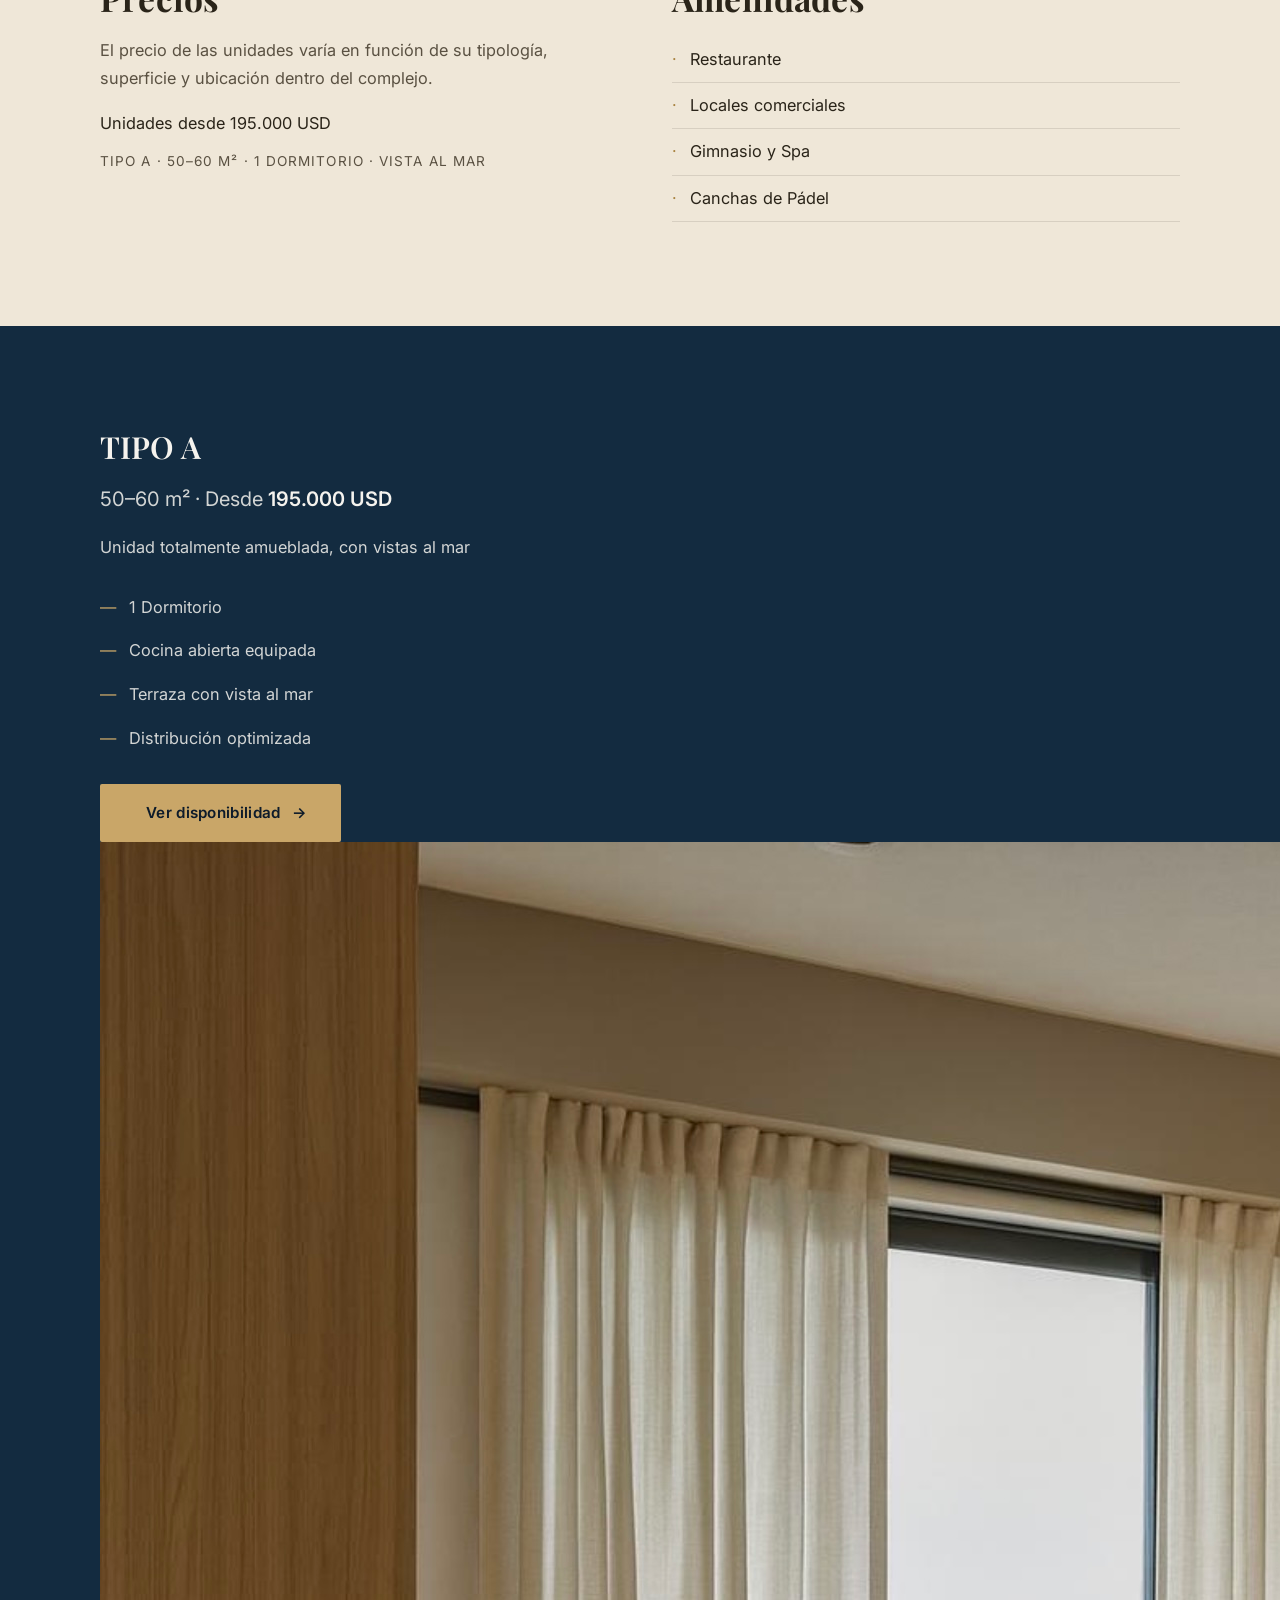
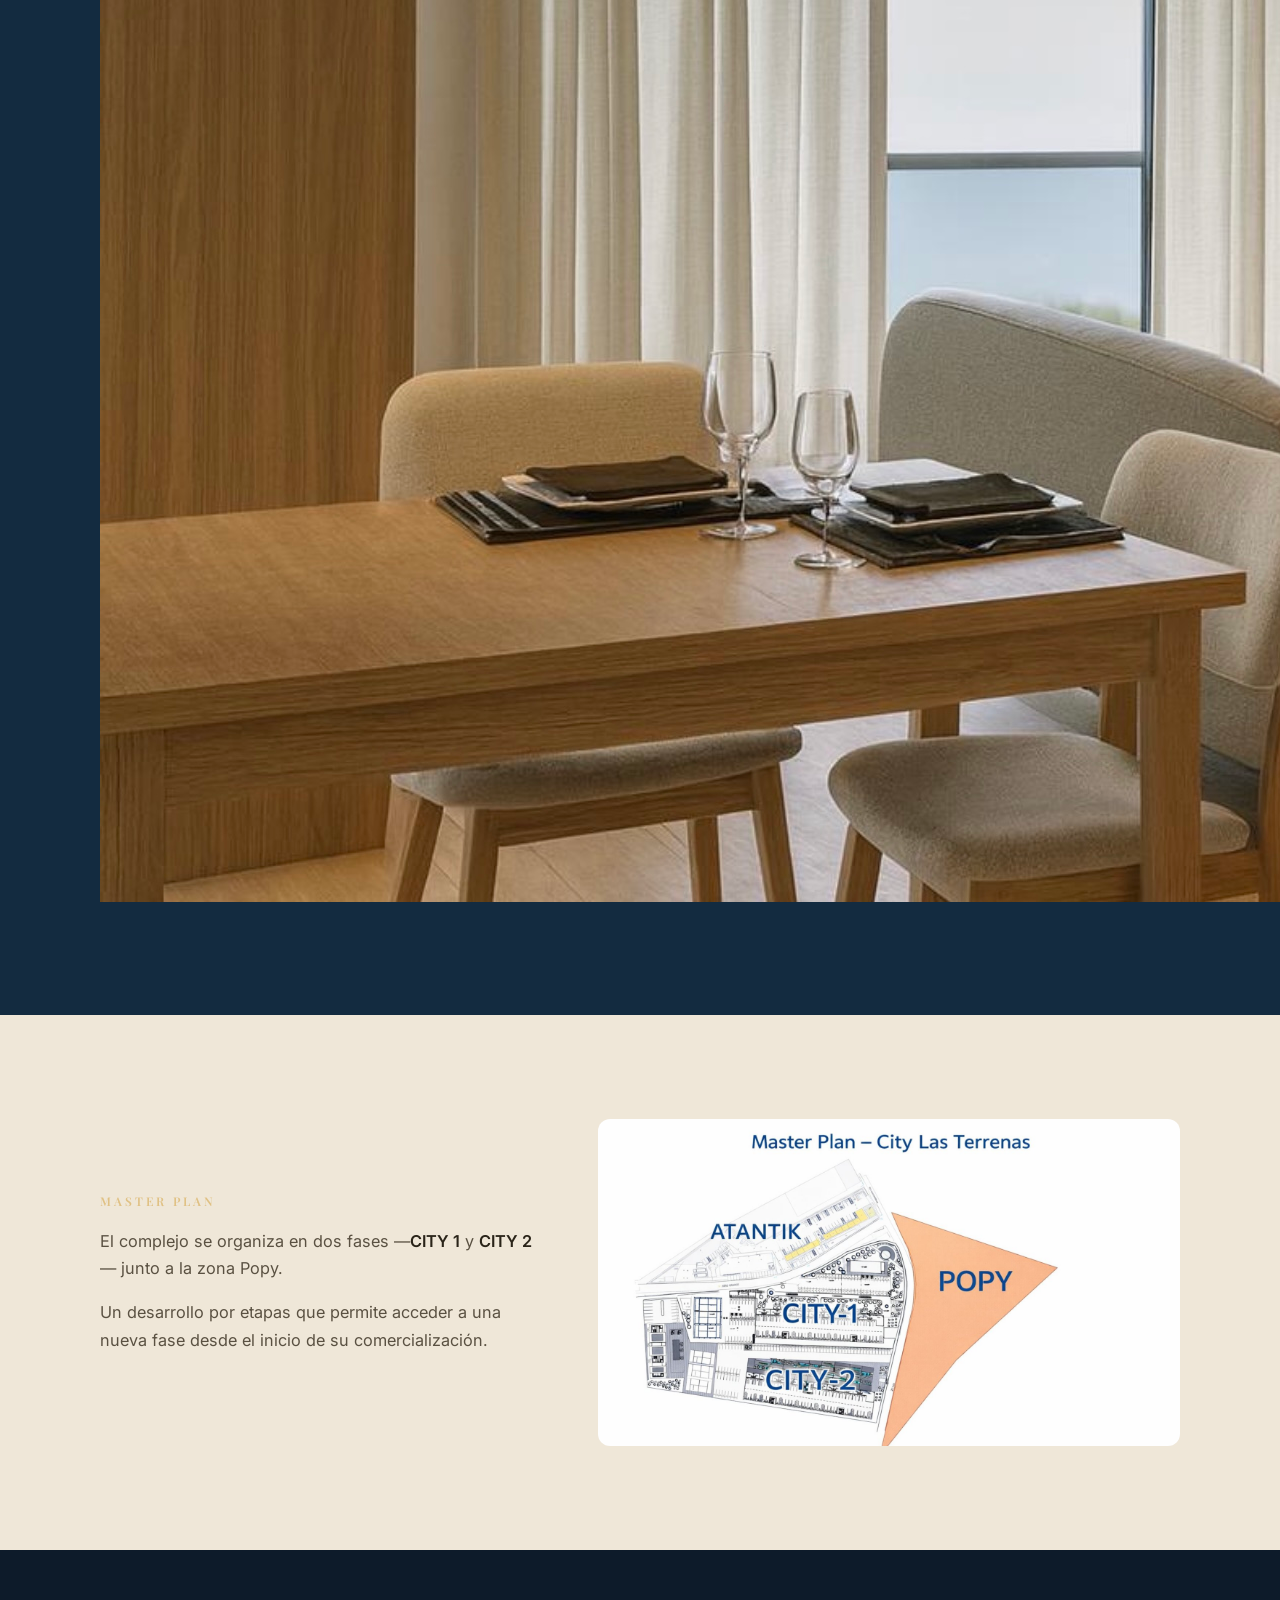
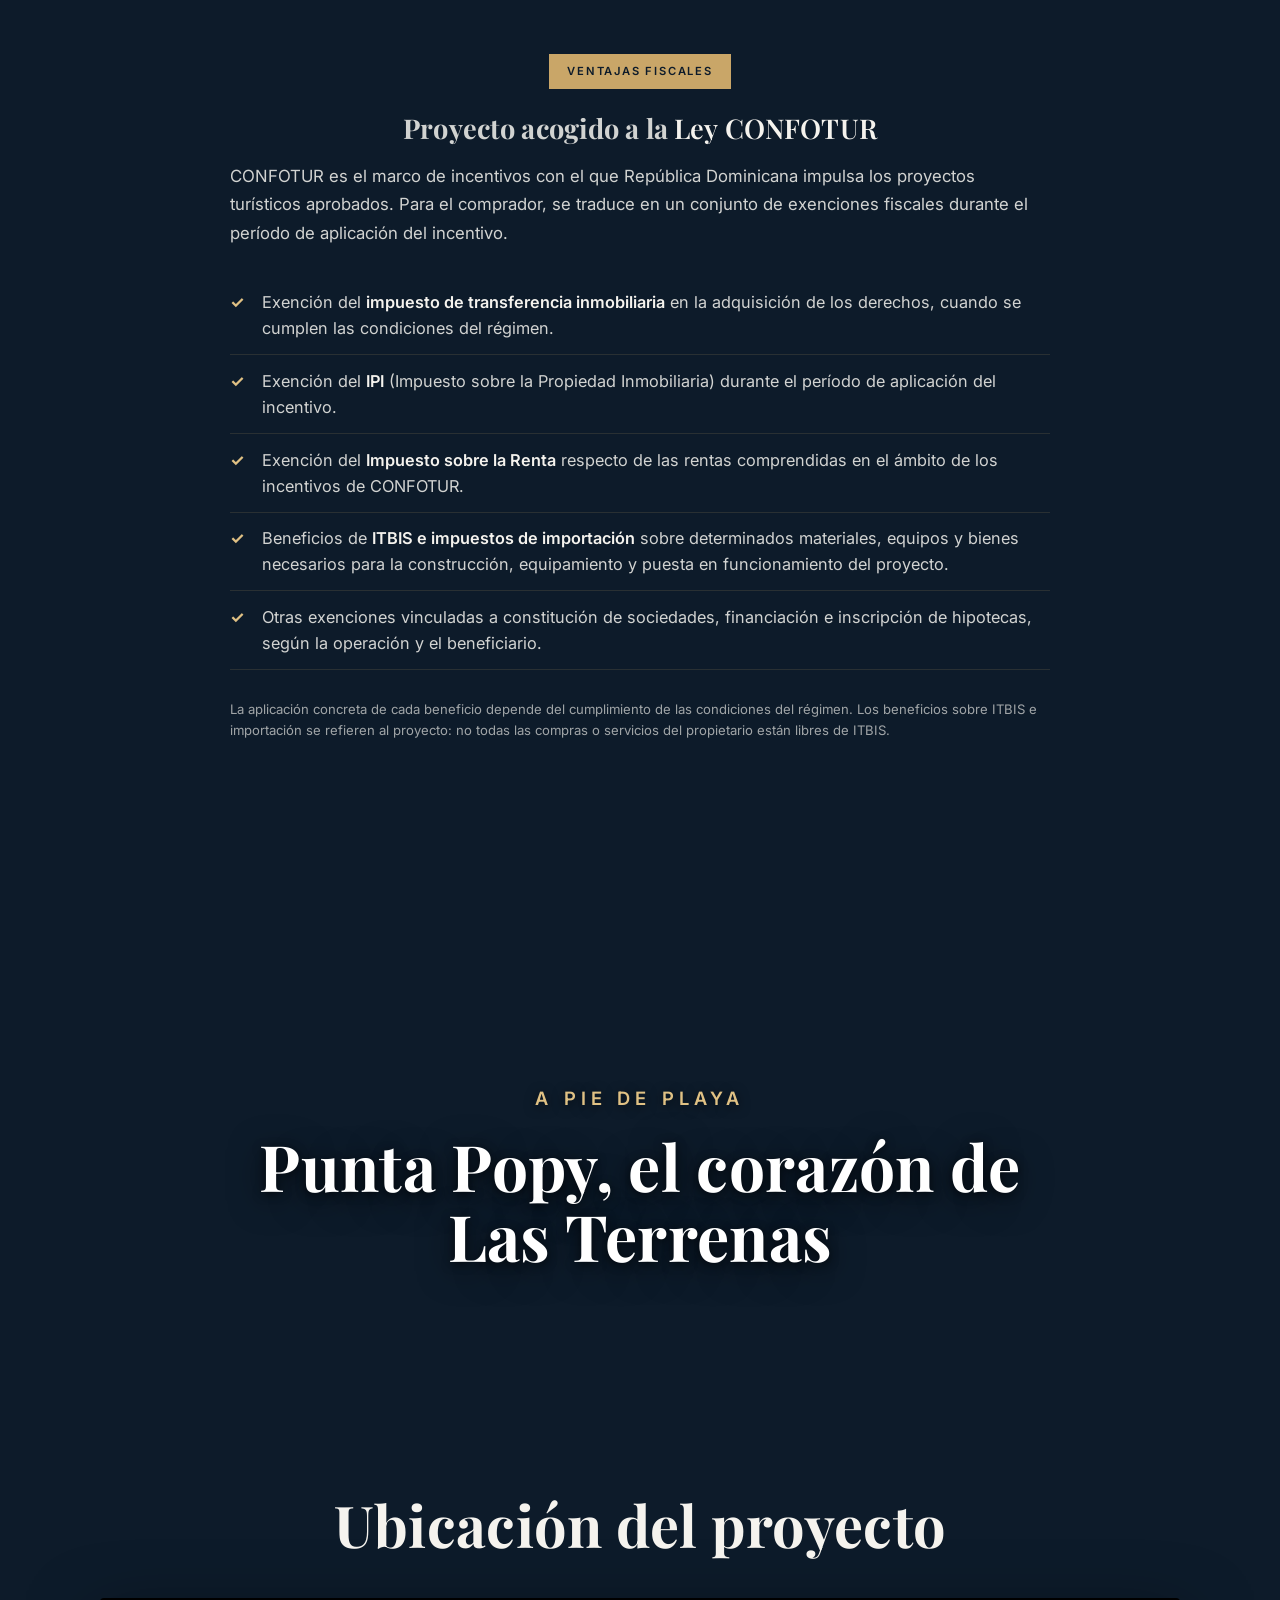
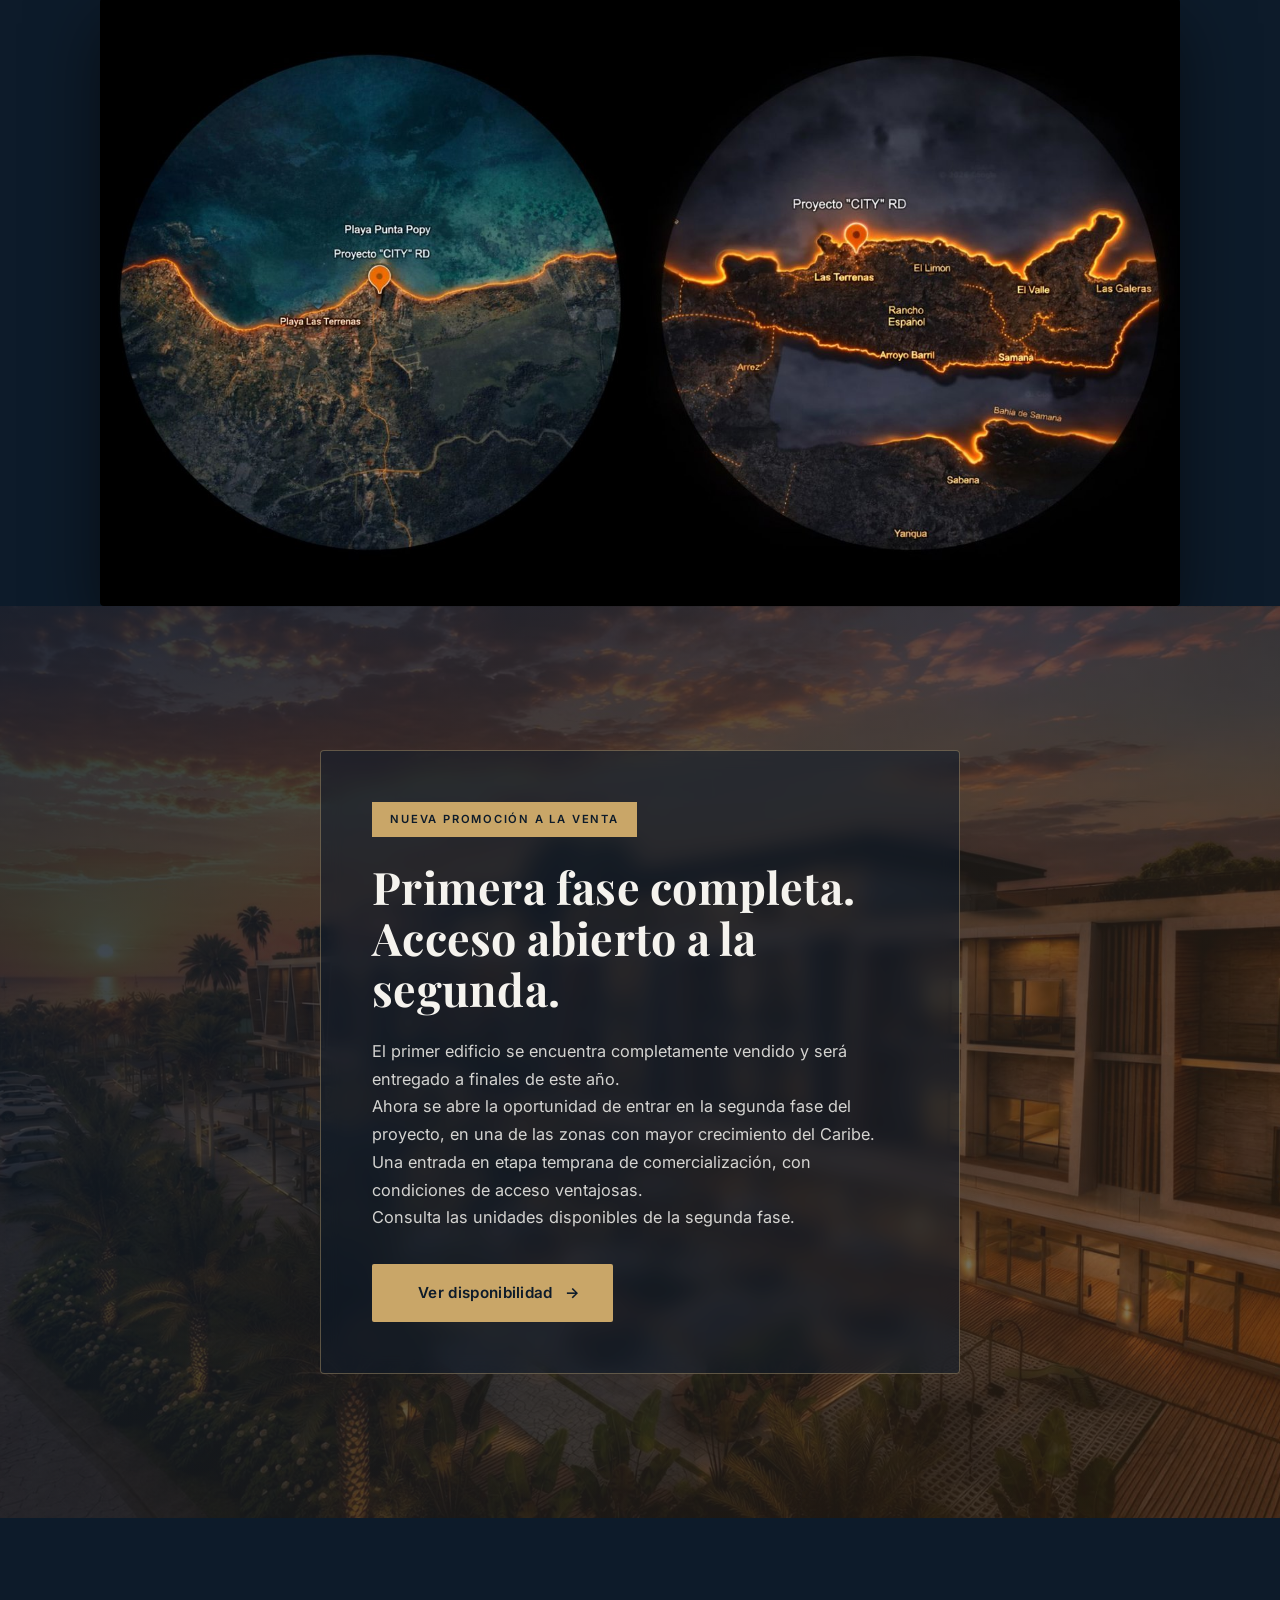
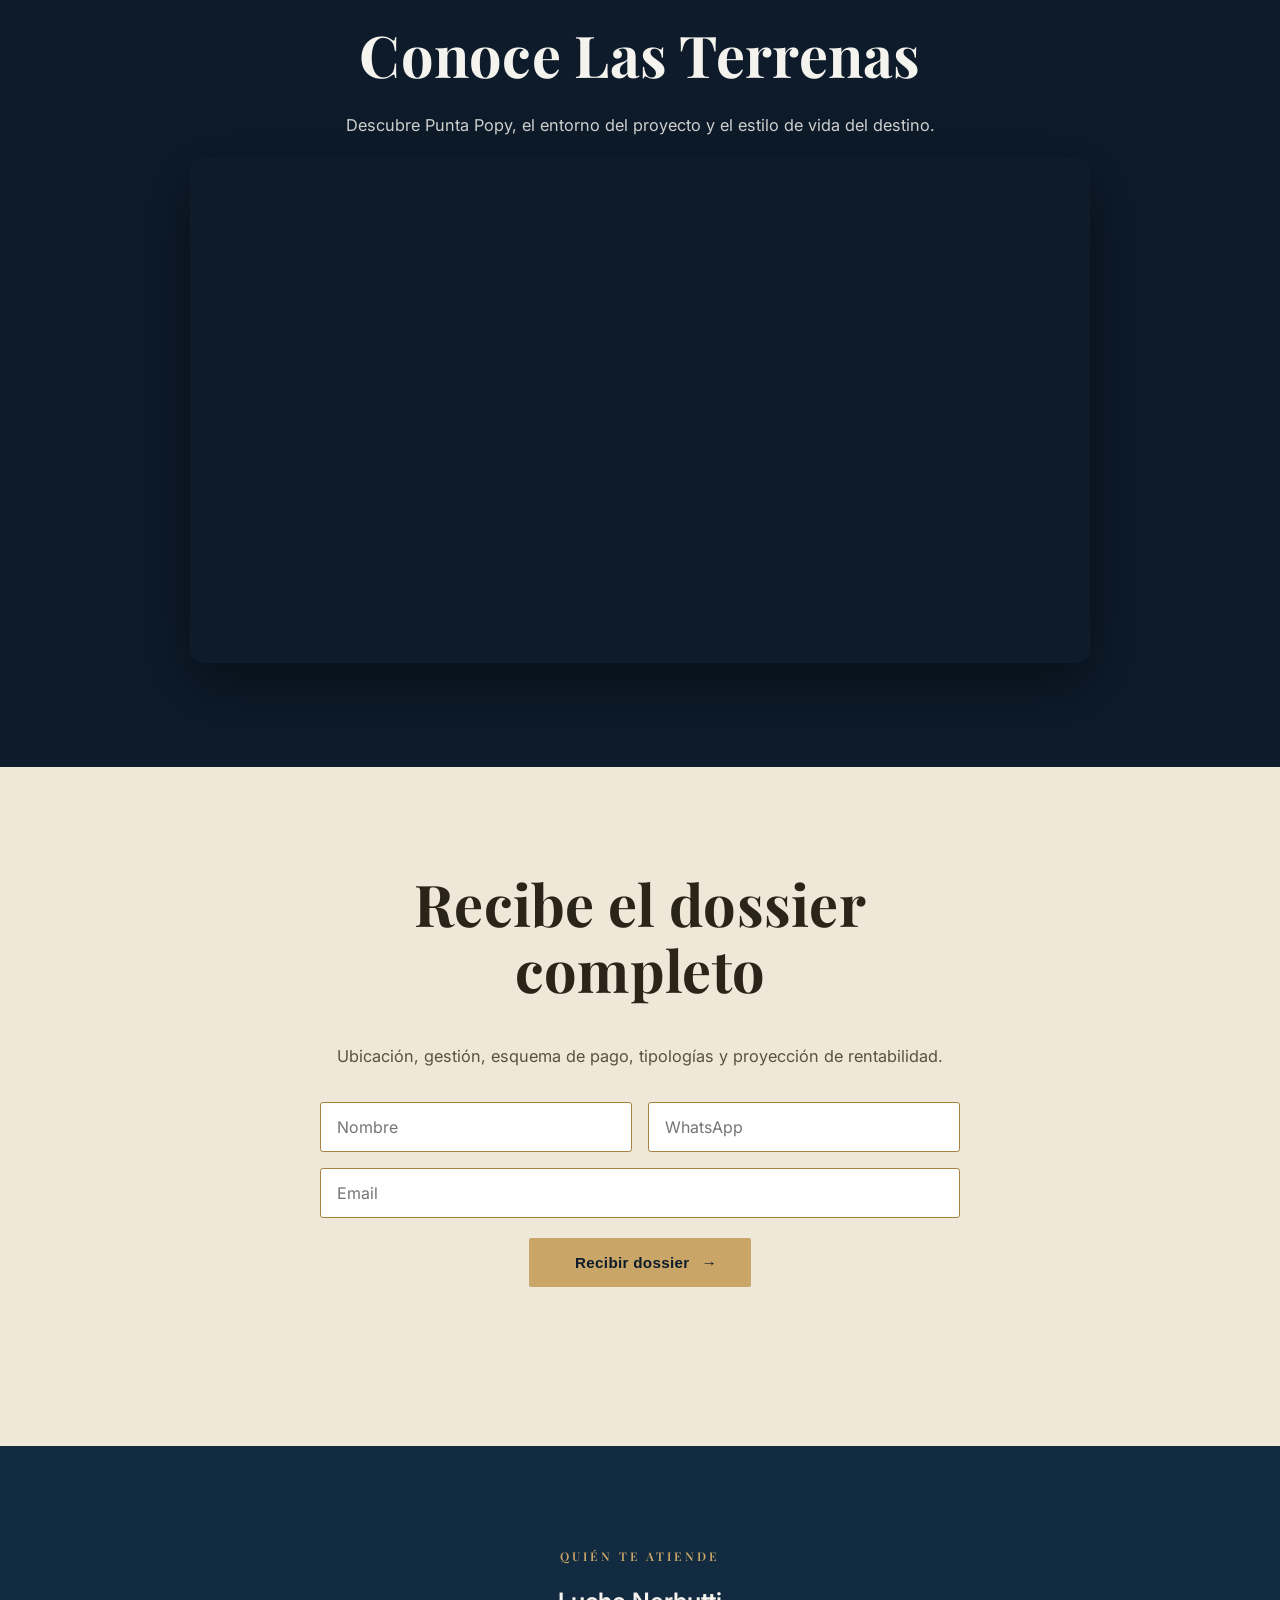
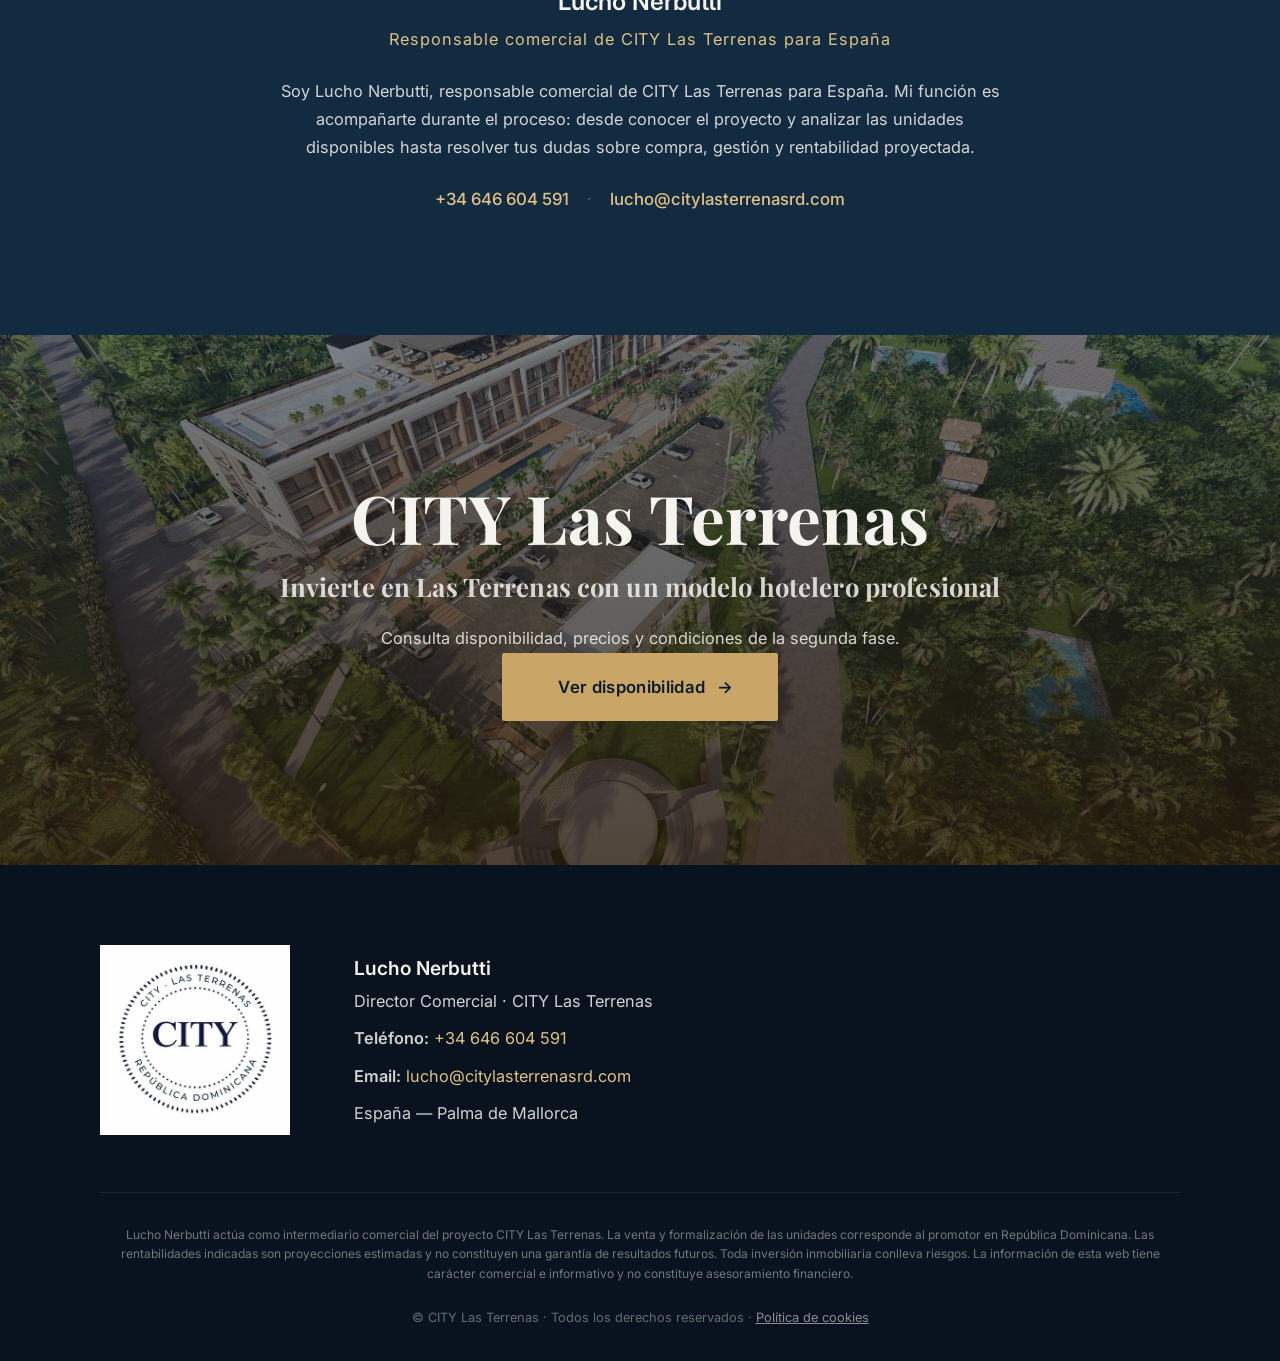
==== commit 28281eb4: "Add files via upload" ====
--- a/index.html
+++ b/index.html
@@ -3,13 +3,13 @@
 <head>
 <meta charset="UTF-8">
 <meta name="viewport" content="width=device-width, initial-scale=1">
-<title>City Las Terrenas | Apartamentos en el Caribe desde 195.000 USD</title>
-<meta name="description" content="Invierte frente al mar en Las Terrenas (Rep. Dominicana). Rentabilidad en dólares con gestión hotelera y ventajas fiscales CONFOTUR. Apartamentos desde 195.000 USD.">
+<title>CITY Las Terrenas | Apartamentos frente al mar en República Dominicana</title>
+<meta name="description" content="Invierte en apartamentos frente al mar en Punta Popy, Las Terrenas. Gestión hotelera profesional, unidades desde 195.000 USD y segunda fase abierta.">
 <link rel="canonical" href="https://citylasterrenasrd.com/">
 <meta property="og:locale" content="es_ES">
 <meta property="og:type" content="website">
-<meta property="og:title" content="City Las Terrenas | Apartamentos en el Caribe desde 195.000 USD">
-<meta property="og:description" content="Invierte frente al mar en Las Terrenas (Rep. Dominicana). Rentabilidad en dólares con gestión hotelera y ventajas fiscales CONFOTUR. Apartamentos desde 195.000 USD.">
+<meta property="og:title" content="CITY Las Terrenas | Apartamentos frente al mar en República Dominicana">
+<meta property="og:description" content="Invierte en apartamentos frente al mar en Punta Popy, Las Terrenas. Gestión hotelera profesional, unidades desde 195.000 USD y segunda fase abierta.">
 <meta property="og:url" content="https://citylasterrenasrd.com/">
 <meta property="og:site_name" content="City Las Terrenas">
 <meta property="og:image" content="https://citylasterrenasrd.com/assets/og-city.jpg">
@@ -27,7 +27,7 @@
 <header class="hero">
   <div class="hero-media" style="background-image:url('/assets/hero-atardecer.jpg')"></div>
   <div class="hero-overlay"></div>
-  <div class="hero-banner">1ª FASE: 100% VENDIDA · 2ª FASE ABIERTA, PLAZAS LIMITADAS</div>
+  <div class="hero-banner">1ª FASE 100% VENDIDA · 2ª FASE ABIERTA · PLAZAS LIMITADAS</div>
   <div class="hero-content">
     <p class="hero-eyebrow">Invierte en el Caribe</p>
     <h1 class="hero-title">Frente al <em>mar</em></h1>
@@ -36,10 +36,9 @@
       <li>Rentabilidad en dólares</li>
       <li>Gestión hotelera profesional</li>
       <li>Ventajas fiscales</li>
-      <li>Pago progresivo en obra</li>
     </ul>
-    <a class="btn btn-primary" href="https://wa.me/34646604591?text=Hola%20Lucho%2C%20me%20interesa%20invertir%20en%20City%20Las%20Terrenas.%20%C2%BFMe%20pasas%20informaci%C3%B3n%3F" data-wa="lead" target="_blank" rel="noopener">
-      <span class="btn-dot"></span>Recibir información
+    <a class="btn btn-primary" href="https://wa.me/34646604591?text=Hola%20Lucho%2C%20he%20visto%20CITY%20Las%20Terrenas%20y%20me%20gustar%C3%ADa%20conocer%20las%20unidades%20disponibles%20de%20la%20segunda%20fase." data-wa="lead" target="_blank" rel="noopener">
+      <span class="btn-dot"></span>Ver disponibilidad <span class="arrow">→</span>
     </a>
   </div>
 </header>
@@ -69,8 +68,8 @@
 <!-- ===== INTRO (claro) ===== -->
 <section class="section light section-intro">
   <div class="section-inner">
-    <p class="intro-lead">Donde el crecimiento ya es una realidad</p>
-    <p class="intro-body"><strong>«City Las Terrenas»</strong> combina ubicación, demanda turística y gestión profesional para generar ingresos en dólares en un entorno exclusivo.</p>
+    <p class="intro-lead">¿Por qué Las Terrenas?</p>
+    <p class="intro-body">Las Terrenas es uno de los destinos turísticos con mayor proyección del Caribe dominicano. Su combinación de playas frente al mar, demanda turística sostenida y ubicación estratégica en la península de Samaná la convierten en un enclave atractivo para la inversión con gestión hotelera. <strong>Punta Popy</strong> es su corazón: la playa de referencia y el eje de vida de la zona.</p>
   </div>
 </section>
 
@@ -78,9 +77,9 @@
 <section class="fotocard" style="background-image:url('/assets/gal-render-dia.jpg')">
   <div class="fotocard-card">
     <h2 class="eyebrow">Sobre el proyecto</h2>
-    <p>Apartamentos diseñados para generar ingresos desde el primer día.</p>
-    <p>Ubicación estratégica + alta demanda turística + gestión profesional.</p>
-    <p>Todo enfocado a una cosa: <strong>rentabilidad en dólares.</strong></p>
+    <p>Apartamentos concebidos para combinar propiedad residencial y explotación turística profesional.</p>
+    <p>Ubicación estratégica, demanda turística y gestión profesional del activo.</p>
+    <p>Un modelo diseñado para generar ingresos mediante la <strong>explotación hotelera</strong> del apartamento.</p>
   </div>
 </section>
 
@@ -88,15 +87,70 @@
 <section class="section dark section-content section-rentabilidad">
   <div class="section-inner">
     <h2 class="section-title-center">Explotación y rentabilidad</h2>
-    <p class="rent-intro">CITY Las Terrenas funciona bajo un modelo de gestión hotelera integral que permite al inversor generar ingresos sin ocuparse de la operativa diaria.</p>
-    <p class="rent-intro">Un operador profesional gestiona la comercialización, huéspedes, mantenimiento y operativa completa del activo.</p>
+    <p class="rent-intro">CITY Las Terrenas funciona bajo un modelo de gestión hotelera integral. El propietario adquiere su unidad y un operador profesional se encarga de toda la operativa: comercialización, atención al huésped, mantenimiento y gestión diaria del alojamiento.</p>
+
+    <div class="flujo">
+      <div class="flujo-paso"><span class="flujo-num">01</span><span class="flujo-txt">Propiedad</span></div>
+      <div class="flujo-flecha">↓</div>
+      <div class="flujo-paso"><span class="flujo-num">02</span><span class="flujo-txt">Gestión hotelera profesional</span></div>
+      <div class="flujo-flecha">↓</div>
+      <div class="flujo-paso"><span class="flujo-num">03</span><span class="flujo-txt">Explotación del alojamiento</span></div>
+      <div class="flujo-flecha">↓</div>
+      <div class="flujo-paso"><span class="flujo-num">04</span><span class="flujo-txt">Ingresos</span></div>
+      <div class="flujo-flecha">↓</div>
+      <div class="flujo-paso flujo-paso-final"><span class="flujo-num">05</span><span class="flujo-txt">Reparto 80% propietario · 20% operador</span></div>
+    </div>
+
+    <p>Cada unidad dispone de <strong>contabilidad individual</strong> y liquidaciones periódicas con total transparencia. El propietario puede además disfrutar de su suite con acceso a los servicios hoteleros del complejo.</p>
+
+    <h3 class="rent-subtitle">Rentabilidad proyectada</h3>
+    <p>La rentabilidad depende de las variables de explotación del activo: ocupación, tarifas y operativa. Es una proyección, no un resultado fijo.</p>
+
+    <div class="flujo flujo-compact">
+      <div class="flujo-paso"><span class="flujo-txt">Ingresos del alojamiento</span></div>
+      <div class="flujo-flecha">↓</div>
+      <div class="flujo-paso"><span class="flujo-txt">Gestión y operativa</span></div>
+      <div class="flujo-flecha">↓</div>
+      <div class="flujo-paso flujo-paso-final"><span class="flujo-txt">Resultado neto proyectado</span></div>
+    </div>
+
     <p class="rent-star"><strong>Rentabilidades netas proyectadas entre el 8% y el 19% anual.</strong></p>
     <p class="disclaimer-inline">Proyecciones estimadas, no garantizadas. Toda inversión conlleva riesgos.</p>
-    <p class="rent-split"><strong>Reparto claro:</strong> 80% para el propietario / 20% para el operador.</p>
-    <p>Cada unidad dispone de <strong>contabilidad individual</strong> y liquidaciones periódicas con total transparencia.</p>
-    <p>El propietario puede además disfrutar de su suite con acceso a todos los servicios hoteleros.</p>
-  </div>
-</section>
+  </div>
+</section>
+
+<!-- =========================================================
+     CALCULADORA (BLOQUE AISLADO Y OPCIONAL)
+     Para eliminarla: borra desde este comentario hasta
+     el comentario "FIN CALCULADORA". No afecta a nada más.
+     ========================================================= -->
+<section class="section soft section-calc">
+  <div class="section-inner calc-inner">
+    <h2 class="section-title-center">Simulador de rentabilidad</h2>
+    <div class="calc-grid">
+      <div class="calc-field">
+        <label class="calc-label" for="calc-precio">Precio de referencia</label>
+        <div class="calc-precio-fixed" id="calc-precio">195.000 <span>USD</span></div>
+      </div>
+      <div class="calc-field">
+        <label class="calc-label" for="calc-rent">Rentabilidad proyectada: <strong id="calc-rent-val">12</strong>%</label>
+        <input type="range" id="calc-rent" min="8" max="19" value="12" step="1" class="calc-range">
+        <div class="calc-range-scale"><span>8%</span><span>19%</span></div>
+      </div>
+      <div class="calc-field calc-result-field">
+        <span class="calc-label">Resultado anual orientativo</span>
+        <div class="calc-result" id="calc-result">23.400 <span>USD</span></div>
+      </div>
+    </div>
+    <p class="disclaimer-inline calc-disc">Simulación orientativa basada en una rentabilidad proyectada. No constituye una garantía de resultados.</p>
+    <div class="calc-cta">
+      <a class="btn btn-gold" href="https://wa.me/34646604591?text=Hola%20Lucho%2C%20me%20gustar%C3%ADa%20una%20simulaci%C3%B3n%20de%20rentabilidad%20completa%20de%20CITY%20Las%20Terrenas." data-wa="lead" target="_blank" rel="noopener">
+        <span class="btn-dot"></span>Solicitar simulación completa <span class="arrow">→</span>
+      </a>
+    </div>
+  </div>
+</section>
+<!-- ===== FIN CALCULADORA ===== -->
 
 <!-- ===== PARALLAX 2: PISCINA ===== -->
 <section class="parallax" style="background-image:url('/assets/gal-piscina.jpg')">
@@ -125,6 +179,7 @@
       <div class="precio-ancla">
         <span class="precio-label">Unidades desde</span>
         <span class="precio-cifra">195.000 <span class="precio-moneda">USD</span></span>
+        <span class="precio-tipo">Tipo A · 50–60 m² · 1 dormitorio · vista al mar</span>
       </div>
     </div>
     <div class="col">
@@ -143,16 +198,17 @@
 <section class="section soft section-tipo-a">
   <div class="section-inner tipo-a-inner">
     <div class="tipo-a-text">
-      <p class="tipo-a-label"><strong>TIPO A</strong> · 50-60 m² con vistas al mar</p>
-      <p>Unidad totalmente amueblada</p>
+      <p class="tipo-a-label"><strong>TIPO A</strong></p>
+      <p class="tipo-a-meta">50–60 m² · Desde <strong>195.000 USD</strong></p>
+      <p class="tipo-a-sub">Unidad totalmente amueblada, con vistas al mar</p>
       <ul class="tipo-a-list">
         <li>1 Dormitorio</li>
         <li>Cocina abierta equipada</li>
         <li>Terraza con vista al mar</li>
         <li>Distribución optimizada</li>
       </ul>
-      <a class="btn btn-gold" href="https://wa.me/34646604591?text=Hola%20Lucho%2C%20me%20interesa%20invertir%20en%20City%20Las%20Terrenas.%20%C2%BFMe%20pasas%20informaci%C3%B3n%3F" data-wa="lead" target="_blank" rel="noopener">
-        <span class="btn-dot"></span>Recibir información <span class="arrow">→</span>
+      <a class="btn btn-gold" href="https://wa.me/34646604591?text=Hola%20Lucho%2C%20me%20interesa%20el%20apartamento%20Tipo%20A%20de%20CITY%20Las%20Terrenas.%20%C2%BFMe%20pasas%20la%20disponibilidad%3F" data-wa="lead" target="_blank" rel="noopener">
+        <span class="btn-dot"></span>Ver disponibilidad <span class="arrow">→</span>
       </a>
     </div>
     <img class="tipo-a-img" src="/assets/interior-habitacion.jpg" alt="Plano de distribución del apartamento Tipo A" loading="lazy">
@@ -165,7 +221,7 @@
     <div class="masterplan-text">
       <h2 class="eyebrow">Master plan</h2>
       <p>El complejo se organiza en dos fases —<strong>CITY 1</strong> y <strong>CITY 2</strong>— junto a la zona Popy.</p>
-      <p>Un desarrollo por etapas que permite entrar en la fase con mayor potencial de revalorización.</p>
+      <p>Un desarrollo por etapas que permite acceder a una nueva fase desde el inicio de su comercialización.</p>
     </div>
     <img class="masterplan-img" src="/assets/masterplan.jpg" alt="Master plan del complejo City Las Terrenas" loading="lazy">
   </div>
@@ -174,10 +230,17 @@
 <!-- ===== VENTAJAS FISCALES (oscuro) ===== -->
 <section class="section dark section-fiscal fade-up">
   <div class="section-inner">
-    <span class="promo-tag">Altas ventajas fiscales</span>
+    <span class="promo-tag">Ventajas fiscales</span>
     <p class="fiscal-lead">Proyecto acogido a la <strong>Ley CONFOTUR</strong></p>
-    <p class="fiscal-highlight"><strong>Exención durante 15 años de los principales impuestos.</strong></p>
-    <p class="fiscal-ctx">Más margen, más eficiencia fiscal y una estructura pensada para proteger tu inversión desde el primer día.</p>
+    <p class="fiscal-ctx">CONFOTUR es el marco de incentivos con el que República Dominicana impulsa los proyectos turísticos aprobados. Para el comprador, se traduce en un conjunto de exenciones fiscales durante el período de aplicación del incentivo.</p>
+    <ul class="fiscal-list">
+      <li>Exención del <strong>impuesto de transferencia inmobiliaria</strong> en la adquisición de los derechos, cuando se cumplen las condiciones del régimen.</li>
+      <li>Exención del <strong>IPI</strong> (Impuesto sobre la Propiedad Inmobiliaria) durante el período de aplicación del incentivo.</li>
+      <li>Exención del <strong>Impuesto sobre la Renta</strong> respecto de las rentas comprendidas en el ámbito de los incentivos de CONFOTUR.</li>
+      <li>Beneficios de <strong>ITBIS e impuestos de importación</strong> sobre determinados materiales, equipos y bienes necesarios para la construcción, equipamiento y puesta en funcionamiento del proyecto.</li>
+      <li>Otras exenciones vinculadas a constitución de sociedades, financiación e inscripción de hipotecas, según la operación y el beneficiario.</li>
+    </ul>
+    <p class="fiscal-nota">La aplicación concreta de cada beneficio depende del cumplimiento de las condiciones del régimen. Los beneficios sobre ITBIS e importación se refieren al proyecto: no todas las compras o servicios del propietario están libres de ITBIS.</p>
   </div>
 </section>
 
@@ -206,14 +269,21 @@
     <h2 class="promo-title">Primera fase completa.<br>Acceso abierto a la segunda.</h2>
     <p>El primer edificio se encuentra completamente vendido y será entregado a finales de este año.</p>
     <p>Ahora se abre la oportunidad de entrar en la segunda fase del proyecto, en una de las zonas con mayor crecimiento del Caribe.</p>
-    <p>Una entrada en etapa temprana, con condiciones más atractivas y mayor potencial de revalorización.</p>
-    <p class="promo-cierre">Acceder antes de que vuelva a agotarse.</p>
+    <p>Una entrada en etapa temprana de comercialización, con condiciones de acceso ventajosas.</p>
+    <p class="promo-cierre">Consulta las unidades disponibles de la segunda fase.</p>
+    <p class="promo-cta">
+      <a class="btn btn-gold" href="https://wa.me/34646604591?text=Hola%20Lucho%2C%20he%20visto%20CITY%20Las%20Terrenas%20y%20me%20gustar%C3%ADa%20conocer%20las%20unidades%20disponibles%20de%20la%20segunda%20fase." data-wa="lead" target="_blank" rel="noopener">
+        <span class="btn-dot"></span>Ver disponibilidad <span class="arrow">→</span>
+      </a>
+    </p>
   </div>
 </section>
 
 <!-- ===== VÍDEO (oscuro) ===== -->
 <section class="section dark section-video fade-up">
   <div class="section-inner">
+    <h2 class="section-title-center">Conoce Las Terrenas</h2>
+    <p class="video-sub">Descubre Punta Popy, el entorno del proyecto y el estilo de vida del destino.</p>
     <div class="video-wrap">
       <iframe id="city-video" src="https://www.youtube-nocookie.com/embed/1BBDeXpoS_s?enablejsapi=1&mute=1&playsinline=1&rel=0" title="City Las Terrenas" frameborder="0" allow="accelerometer; autoplay; clipboard-write; encrypted-media; gyroscope; picture-in-picture" allowfullscreen loading="lazy"></iframe>
     </div>
@@ -221,25 +291,48 @@
 </section>
 
 <!-- ===== DOSSIER (claro) — descarga directa del PDF ===== -->
-<section class="section light section-content" style="text-align:center">
+<section class="section light section-content section-dossier" style="text-align:center">
   <div class="section-inner">
-    <h2 class="section-title-center">Dossier completo del proyecto</h2>
-    <p>Toda la información del proyecto: ubicación, gestión, esquema de pago, tipologías y proyección de rentabilidad.</p>
-    <a class="btn btn-outline" href="/assets/dossier-city.pdf" download>
-      Descargar dossier <span class="arrow">→</span>
-    </a>
-  </div>
-</section>
-
+    <h2 class="section-title-center">Recibe el dossier completo</h2>
+    <p>Ubicación, gestión, esquema de pago, tipologías y proyección de rentabilidad.</p>
+    <form id="dossier-form" class="dossier-form" novalidate>
+      <div class="dossier-fields">
+        <input type="text" name="nombre" placeholder="Nombre" required autocomplete="name">
+        <input type="tel" name="whatsapp" placeholder="WhatsApp" required autocomplete="tel">
+        <input type="email" name="email" placeholder="Email" required autocomplete="email">
+      </div>
+      <button type="submit" class="btn btn-gold dossier-submit">
+        <span class="btn-dot"></span>Recibir dossier <span class="arrow">→</span>
+      </button>
+      <p class="dossier-msg" id="dossier-msg" role="status" aria-live="polite"></p>
+    </form>
+  </div>
+</section>
+
+
+<!-- ===== BLOQUE PERSONAL LUCHO (soft) ===== -->
+<section class="section soft section-lucho">
+  <div class="section-inner lucho-inner">
+    <h2 class="eyebrow">Quién te atiende</h2>
+    <p class="lucho-nombre"><strong>Lucho Nerbutti</strong></p>
+    <p class="lucho-cargo">Responsable comercial de CITY Las Terrenas para España</p>
+    <p>Soy Lucho Nerbutti, responsable comercial de CITY Las Terrenas para España. Mi función es acompañarte durante el proceso: desde conocer el proyecto y analizar las unidades disponibles hasta resolver tus dudas sobre compra, gestión y rentabilidad proyectada.</p>
+    <p class="lucho-contacto">
+      <a href="https://wa.me/34646604591?text=Hola%20Lucho%2C%20he%20visto%20CITY%20Las%20Terrenas%20y%20me%20gustar%C3%ADa%20conocer%20las%20unidades%20disponibles%20de%20la%20segunda%20fase." data-wa="lead" target="_blank" rel="noopener">+34 646 604 591</a>
+      <span class="lucho-sep">·</span>
+      <a href="mailto:lucho@citylasterrenasrd.com">lucho@citylasterrenasrd.com</a>
+    </p>
+  </div>
+</section>
 
 <!-- ===== CIERRE (foto + CTA de conversión) ===== -->
 <section class="section-cierre" style="background-image:url('/assets/render-aereo.jpg')">
   <div class="cierre-overlay"></div>
   <div class="cierre-content">
     <h2 class="cierre-title">CITY Las Terrenas</h2>
-    <p class="cierre-lead">Invierte en Las Terrenas con modelo hotelero y rentabilidad real</p>
-    <p class="cierre-p1"><strong>Proyecto CITY</strong> redefine la experiencia en el Caribe: un concepto 5 estrellas que integra alojamiento, bienestar y estilo de vida.</p>
-    <p class="cierre-cta"><a class="btn btn-close" href="https://wa.me/34646604591?text=Hola%20Lucho%2C%20me%20interesa%20invertir%20en%20City%20Las%20Terrenas.%20%C2%BFMe%20pasas%20informaci%C3%B3n%3F" data-wa="lead" target="_blank" rel="noopener"><span class="btn-dot"></span>Recibir información <span class="arrow">→</span></a></p>
+    <p class="cierre-lead">Invierte en Las Terrenas con un modelo hotelero profesional</p>
+    <p class="cierre-p1">Consulta disponibilidad, precios y condiciones de la segunda fase.</p>
+    <p class="cierre-cta"><a class="btn btn-close" href="https://wa.me/34646604591?text=Hola%20Lucho%2C%20he%20visto%20CITY%20Las%20Terrenas%20y%20me%20gustar%C3%ADa%20conocer%20las%20unidades%20disponibles%20de%20la%20segunda%20fase." data-wa="lead" target="_blank" rel="noopener"><span class="btn-dot"></span>Ver disponibilidad <span class="arrow">→</span></a></p>
   </div>
 </section>
 
@@ -322,7 +415,7 @@
 </footer>
 
 <!-- ===== WHATSAPP FLOTANTE ===== -->
-<a class="wa-float" href="https://wa.me/34646604591?text=Hola%20Lucho%2C%20me%20interesa%20el%20proyecto%20City%20Las%20Terrenas." data-wa="lead" target="_blank" rel="noopener" aria-label="Contactar por WhatsApp">
+<a class="wa-float" href="https://wa.me/34646604591?text=Hola%20Lucho%2C%20he%20visto%20CITY%20Las%20Terrenas%20y%20me%20gustar%C3%ADa%20conocer%20las%20unidades%20disponibles%20de%20la%20segunda%20fase." data-wa="lead" target="_blank" rel="noopener" aria-label="Contactar por WhatsApp">
   <svg viewBox="0 0 448 512" xmlns="http://www.w3.org/2000/svg"><path d="M380.9 97.1C339 55.1 283.2 32 223.9 32c-122.4 0-222 99.6-222 222 0 39.1 10.2 77.3 29.6 111L0 480l117.7-30.9c32.4 17.7 68.9 27 106.1 27h.1c122.3 0 224.1-99.6 224.1-222 0-59.3-25.2-115-67.1-157zm-157 341.6c-33.2 0-65.7-8.9-94-25.7l-6.7-4-69.8 18.3L72 359.2l-4.4-7c-18.5-29.4-28.2-63.3-28.2-98.2 0-101.7 82.8-184.5 184.6-184.5 49.3 0 95.6 19.2 130.4 54.1 34.8 34.9 56.2 81.2 56.1 130.5 0 101.8-84.9 184.6-186.6 184.6zm101.2-138.2c-5.5-2.8-32.8-16.2-37.9-18-5.1-1.9-8.8-2.8-12.5 2.8-3.7 5.6-14.3 18-17.6 21.8-3.2 3.7-6.5 4.2-12 1.4-32.6-16.3-54-29.1-75.5-66-5.7-9.8 5.7-9.1 16.3-30.3 1.8-3.7.9-6.9-.5-9.7-1.4-2.8-12.5-30.1-17.1-41.2-4.5-10.8-9.1-9.3-12.5-9.5-3.2-.2-6.9-.2-10.6-.2-3.7 0-9.7 1.4-14.8 6.9-5.1 5.6-19.4 19-19.4 46.3 0 27.3 19.9 53.7 22.6 57.4 2.8 3.7 39.1 59.7 94.8 83.8 35.2 15.2 49 16.5 66.6 13.9 10.7-1.6 32.8-13.4 37.4-26.4 4.6-13 4.6-24.1 3.2-26.4-1.3-2.5-5-3.9-10.5-6.6z"/></svg>
 </a>
 
@@ -416,6 +509,76 @@
       fbq('track', 'Lead', { content_name: 'City Las Terrenas - WhatsApp' });
     }
     /* El enlace sigue su curso normal (abre WhatsApp) en cualquier caso. */
+  });
+})();
+</script>
+
+<script>
+/* ===== Calculadora de rentabilidad orientativa ===== */
+(function () {
+  var range = document.getElementById('calc-rent');
+  if (!range) return;
+  var val = document.getElementById('calc-rent-val');
+  var result = document.getElementById('calc-result');
+  var PRECIO = 195000;
+  function update() {
+    var pct = parseInt(range.value, 10);
+    val.textContent = pct;
+    var anual = Math.round(PRECIO * pct / 100);
+    result.innerHTML = anual.toLocaleString('es-ES') + ' <span>USD</span>';
+  }
+  range.addEventListener('input', update);
+  update();
+})();
+</script>
+
+<script>
+/* ===== Formulario dossier → Formspree (AJAX) + descarga PDF ===== */
+(function () {
+  var form = document.getElementById('dossier-form');
+  if (!form) return;
+  var msg = document.getElementById('dossier-msg');
+  var PDF_URL = '/assets/dossier-city.pdf';
+  var ENDPOINT = 'https://formspree.io/f/xjybjznw';
+
+  form.addEventListener('submit', function (ev) {
+    ev.preventDefault();
+    var btn = form.querySelector('.dossier-submit');
+    var data = new FormData(form);
+    msg.className = 'dossier-msg';
+    msg.textContent = '';
+    if (btn) btn.disabled = true;
+
+    fetch(ENDPOINT, {
+      method: 'POST',
+      body: data,
+      headers: { 'Accept': 'application/json' }
+    }).then(function (res) {
+      if (res.ok) {
+        msg.className = 'dossier-msg dossier-ok';
+        msg.textContent = 'Gracias. Tu descarga comenzará en unos segundos.';
+        form.reset();
+        /* Evento Lead del Pixel si el usuario aceptó cookies */
+        if (window.fbq && typeof fbq === 'function') {
+          fbq('track', 'Lead', { content_name: 'City Las Terrenas - Dossier' });
+        }
+        /* Disparar la descarga del PDF */
+        var a = document.createElement('a');
+        a.href = PDF_URL;
+        a.download = '';
+        document.body.appendChild(a);
+        a.click();
+        document.body.removeChild(a);
+      } else {
+        msg.className = 'dossier-msg dossier-err';
+        msg.textContent = 'No se pudo enviar. Escríbenos por WhatsApp y te lo hacemos llegar.';
+      }
+      if (btn) btn.disabled = false;
+    }).catch(function () {
+      msg.className = 'dossier-msg dossier-err';
+      msg.textContent = 'No se pudo enviar. Escríbenos por WhatsApp y te lo hacemos llegar.';
+      if (btn) btn.disabled = false;
+    });
   });
 })();
 </script>
--- a/assets/city.css
+++ b/assets/city.css
@@ -10,7 +10,7 @@
   --ink:#2a2419;
   --ink-soft:#5a5142;
   --teal:#4a9d9c;
-  --red:#ff3b1d;
+  --red:#b8402f;
   --muted:rgba(245,243,238,.85);
   --muted-dark:rgba(42,36,25,.8);
 }
@@ -39,23 +39,23 @@
 
 /* BOTONES */
 .btn{display:inline-flex;align-items:center;gap:12px;font-size:.95rem;font-weight:500;letter-spacing:.02em;padding:16px 34px;border-radius:2px;text-decoration:none;cursor:pointer;transition:all .3s ease}
-.btn-primary{background:#0a0a0a;color:var(--bone);position:relative;padding-left:46px;border:1px solid rgba(224,193,132,.5)}
+.btn-primary{background:rgba(13,27,42,.55);color:var(--bone);backdrop-filter:blur(8px);position:relative;padding-left:46px;border:1px solid rgba(224,193,132,.5)}
 .btn-primary .btn-dot{position:absolute;left:22px;top:50%;transform:translateY(-50%);width:9px;height:9px;border-radius:50%;background:#00ff88;animation:pulse 1.8s infinite}
 @keyframes pulse{0%{box-shadow:0 0 0 0 rgba(0,255,136,.5)}70%{box-shadow:0 0 0 11px rgba(0,255,136,0)}100%{box-shadow:0 0 0 0 rgba(0,255,136,0)}}
-.btn-primary:hover{background:#1a1a1a;transform:translateY(-2px);border-color:var(--gold-bright)}
-.btn-gold{background:#0a0a0a;color:var(--bone);position:relative;padding-left:46px;border:1px solid rgba(224,193,132,.5)}
-.btn-gold .btn-dot{position:absolute;left:22px;top:50%;transform:translateY(-50%);width:9px;height:9px;border-radius:50%;background:#00ff88;animation:pulse 1.8s infinite}
+.btn-primary:hover{background:rgba(13,27,42,.8);transform:translateY(-2px);border-color:var(--gold-bright)}
+.btn-primary .arrow{transition:transform .3s ease}
+.btn-primary:hover .arrow{transform:translateX(6px)}
+.btn-gold{background:var(--gold);color:var(--navy);font-weight:600}
 .btn-gold .arrow{transition:transform .3s ease}
-.btn-gold:hover{background:#1a1a1a;transform:translateY(-2px);border-color:var(--gold-bright)}
+.btn-gold:hover{background:var(--gold-bright);transform:translateY(-2px)}
 .btn-gold:hover .arrow{transform:translateX(6px)}
 .btn-outline{background:transparent;color:var(--ink);border:1px solid var(--gold-deep);font-weight:500}
 .btn-outline .arrow{transition:transform .3s ease}
 .btn-outline:hover{background:var(--gold);color:var(--navy);transform:translateY(-2px)}
 .btn-outline:hover .arrow{transform:translateX(6px)}
-.btn-close{background:#0a0a0a;color:var(--bone);position:relative;font-size:1.05rem;padding:20px 44px 20px 52px;border:1px solid rgba(224,193,132,.5)}
-.btn-close .btn-dot{position:absolute;left:26px;top:50%;transform:translateY(-50%);width:9px;height:9px;border-radius:50%;background:#00ff88;animation:pulse 1.8s infinite}
+.btn-close{background:var(--gold);color:var(--navy);font-weight:600;font-size:1.05rem;padding:20px 44px}
 .btn-close .arrow{transition:transform .3s ease}
-.btn-close:hover{background:#1a1a1a;transform:translateY(-2px);border-color:var(--gold-bright)}
+.btn-close:hover{background:var(--gold-bright);transform:translateY(-2px)}
 .btn-close:hover .arrow{transform:translateX(6px)}
 
 /* HERO */
@@ -63,20 +63,20 @@
 .hero-media{position:absolute;inset:0;background-size:cover;background-position:center;z-index:0}
 .hero-overlay{position:absolute;inset:0;background:linear-gradient(180deg,rgba(13,27,42,.12) 0%,rgba(13,27,42,.05) 45%,rgba(13,27,42,.45) 100%);z-index:1}
 .hero-content{position:relative;z-index:2;max-width:920px;padding:2rem 1.5rem}
-.hero-eyebrow{font-size:clamp(1.1rem,2.4vw,1.7rem);letter-spacing:.34em;text-transform:uppercase;color:#fff;font-weight:700;margin-bottom:1.2rem;text-shadow:0 2px 8px rgba(0,0,0,.9),0 4px 24px rgba(0,0,0,.9)}
-.hero-title{font-size:clamp(3rem,9vw,7.5rem);font-weight:900;text-transform:uppercase;letter-spacing:.01em;text-shadow:0 3px 12px rgba(0,0,0,.7),0 8px 40px rgba(0,0,0,.85);margin-bottom:1.6rem;white-space:nowrap}
-.hero-banner{position:absolute;top:0;left:0;right:0;background:var(--red);color:#fff;font-weight:700;font-size:clamp(.85rem,2vw,1.2rem);letter-spacing:.08em;padding:18px 26px;text-align:center;z-index:3}
-.hero-price{font-size:clamp(1.3rem,3.5vw,2.3rem);font-weight:700;letter-spacing:.12em;text-transform:uppercase;margin-bottom:2rem;white-space:nowrap;text-shadow:0 2px 14px rgba(0,0,0,.8)}
+.hero-eyebrow{font-size:clamp(1.1rem,2.4vw,1.7rem);letter-spacing:.34em;text-transform:uppercase;color:var(--gold-bright);font-weight:600;margin-bottom:1.2rem;text-shadow:0 2px 12px rgba(0,0,0,.6)}
+.hero-title{font-size:clamp(3rem,9vw,7.5rem);font-weight:800;text-transform:uppercase;letter-spacing:.01em;text-shadow:0 2px 8px rgba(0,0,0,.55),0 6px 30px rgba(0,0,0,.7);margin-bottom:1.6rem;white-space:nowrap}
+.hero-banner{position:absolute;top:0;left:0;right:0;background:rgba(13,27,42,.55);backdrop-filter:blur(8px);color:var(--bone);font-weight:600;font-size:clamp(.72rem,1.6vw,1rem);letter-spacing:.16em;text-transform:uppercase;padding:14px 26px;text-align:center;z-index:3;border-bottom:1px solid rgba(201,166,104,.4)}
+.hero-price{font-size:clamp(1.3rem,3.5vw,2.3rem);font-weight:700;letter-spacing:.12em;text-transform:uppercase;margin-bottom:2rem;white-space:nowrap;text-shadow:0 2px 12px rgba(0,0,0,.6)}
 .hero-price strong{color:var(--gold-bright)}
-.hero-features{list-style:none;display:flex;flex-direction:column;align-items:center;gap:.7rem;margin-bottom:2.8rem;font-size:clamp(.95rem,1.8vw,1.15rem);font-weight:500;letter-spacing:.14em;text-transform:uppercase;color:var(--bone);text-shadow:0 2px 12px rgba(0,0,0,.8)}
+.hero-features{list-style:none;display:flex;flex-direction:column;align-items:center;gap:.7rem;margin-bottom:2.8rem;font-size:clamp(.95rem,1.8vw,1.15rem);font-weight:500;letter-spacing:.14em;text-transform:uppercase;color:var(--bone);text-shadow:0 2px 10px rgba(0,0,0,.65)}
 .hero-features li::before{content:"·";margin-right:.6rem;color:var(--gold-bright)}
 
 /* FRANJA CONFIANZA */
-.trust-bar{background:#fff;border-top:1px solid rgba(201,166,104,.35);border-bottom:1px solid rgba(201,166,104,.35);padding:1.6rem 1.5rem}
-.trust-inner{max-width:1300px;margin:0 auto;display:flex;flex-wrap:nowrap;justify-content:center;align-items:center;gap:1.4rem;text-align:center}
-.trust-item{font-size:clamp(.72rem,1.15vw,.98rem);font-weight:500;letter-spacing:.08em;text-transform:uppercase;color:var(--ink);white-space:nowrap}
-.trust-item strong{color:var(--gold-deep);font-weight:700}
-.trust-sep{color:var(--gold-deep);opacity:.55}
+.trust-bar{background:var(--navy-soft);border-top:1px solid rgba(201,166,104,.25);border-bottom:1px solid rgba(201,166,104,.25);padding:2rem 1.5rem}
+.trust-inner{max-width:1300px;margin:0 auto;display:flex;flex-wrap:wrap;justify-content:space-around;align-items:center;gap:1rem 2rem;text-align:center}
+.trust-item{font-size:clamp(.85rem,1.5vw,1.05rem);font-weight:500;letter-spacing:.1em;text-transform:uppercase;color:var(--bone)}
+.trust-item strong{color:var(--gold-bright);font-weight:600}
+.trust-sep{color:var(--gold-deep);opacity:.5}
 
 /* SECCIONES BASE */
 .section{padding:6.5rem 1.5rem}
@@ -88,8 +88,7 @@
 .dark{background:var(--navy);color:var(--bone)}
 .dark p{color:var(--muted)}
 .dark p strong{color:var(--bone)}
-.light{background:#ffffff;color:var(--ink)}
-.light + .light{border-top:1px solid #ece7dc}
+.light{background:var(--sand);color:var(--ink)}
 .light .eyebrow{color:var(--gold-deep)}
 .light p{color:var(--ink-soft)}
 .light p strong{color:var(--ink)}
@@ -110,36 +109,27 @@
 .section-sobre p{font-size:1.18rem}
 
 /* DOS COLUMNAS */
-.dos-col{display:grid;grid-template-columns:1fr 1fr;gap:4rem;max-width:1080px;margin:0 auto;align-items:start}
+.dos-col{display:grid;grid-template-columns:1fr 1fr;gap:4rem;max-width:1080px;margin:0 auto}
 .col-title{font-size:2.1rem;color:var(--gold-deep);margin-bottom:1.2rem}
-
-/* PRECIO ANCLA */
-.precio-ancla{margin-top:2.2rem;padding-top:1.8rem;border-top:2px solid rgba(201,166,104,.35)}
-.precio-label{display:block;font-size:.8rem;letter-spacing:.16em;text-transform:uppercase;color:var(--ink-soft);margin-bottom:.4rem}
-.precio-cifra{font-family:'Playfair Display',serif;font-weight:700;font-size:clamp(2.6rem,4.5vw,3.6rem);color:var(--gold-deep);line-height:1}
-.precio-moneda{font-size:.42em;font-weight:600;letter-spacing:.06em;vertical-align:.28em;margin-left:.15em}
-
-/* AMENIDADES */
+.col-highlight{font-size:1.3rem}
 .amenidades{list-style:none}
-.amenidades li{display:flex;align-items:center;padding:.9rem 0;border-bottom:1px solid rgba(42,36,25,.1);font-size:1.12rem;font-weight:500;color:var(--ink)}
-.amenidades li:first-child{border-top:1px solid rgba(42,36,25,.1)}
-.amenidades li::before{content:"";width:7px;height:7px;border-radius:50%;background:var(--gold-deep);margin-right:1rem;flex-shrink:0}
+.amenidades li{padding:.55rem 0;border-bottom:1px solid rgba(42,36,25,.12)}
+.amenidades li::before{content:"·";color:var(--gold-deep);margin-right:.8rem}
 
 /* MAPA */
-.section-ubicacion{text-align:center;background:#000;padding:2rem 0 0}
-.ubicacion-title{color:#fff;margin-bottom:1rem;font-size:clamp(1.8rem,3.5vw,2.6rem)}
-.mapa-wrap{max-width:100%;margin:0;overflow:hidden}
+.section-ubicacion{text-align:center}
+.mapa-wrap{max-width:1080px;margin:0 auto;border-radius:4px;overflow:hidden;box-shadow:0 25px 70px rgba(0,0,0,.5)}
 .mapa-wrap img{width:100%;display:block}
 
 /* PROMO */
 .section-promo{position:relative;padding:9rem 1.5rem;background-size:cover;background-position:center;display:flex;justify-content:center}
-.promo-overlay{position:absolute;inset:0;background:linear-gradient(120deg,rgba(13,27,42,.15),rgba(13,27,42,.05))}
-.promo-card{position:relative;z-index:2;max-width:600px;background:rgba(9,15,24,.82);backdrop-filter:blur(6px);border:1px solid rgba(224,193,132,.35);border-radius:8px;padding:clamp(2.4rem,4vw,3.4rem)}
-.promo-tag{display:inline-block;background:var(--gold);color:var(--navy);font-size:.7rem;font-weight:600;letter-spacing:.16em;text-transform:uppercase;padding:8px 18px;margin-bottom:1.8rem}
-.promo-title{font-size:clamp(1.9rem,4vw,2.8rem);margin-bottom:1.8rem;color:var(--bone)}
-.promo-card p{color:rgba(245,243,238,.6);margin-bottom:1.1rem}
-.promo-card p:last-child{margin-bottom:0}
-.promo-card .promo-cierre{color:var(--gold-bright);font-size:1.15rem;font-weight:600;margin-top:1.6rem}
+.promo-overlay{position:absolute;inset:0;background:linear-gradient(120deg,rgba(13,27,42,.85),rgba(60,40,20,.6))}
+.promo-card{position:relative;z-index:2;max-width:640px;background:rgba(13,27,42,.55);backdrop-filter:blur(10px);border:1px solid rgba(224,193,132,.35);border-radius:4px;padding:3.2rem}
+.promo-tag{display:inline-block;background:var(--gold);color:var(--navy);font-size:.7rem;font-weight:600;letter-spacing:.16em;text-transform:uppercase;padding:8px 18px;margin-bottom:1.5rem}
+.promo-title{font-size:clamp(1.9rem,4vw,2.8rem);margin-bottom:1.5rem;color:var(--bone)}
+.promo-card p{color:var(--muted)}
+.promo-card p strong{color:var(--gold-bright)}
+.promo-cta{margin-top:2rem;margin-bottom:0!important}
 
 /* MANIFIESTO */
 .section-manifiesto{text-align:center}
@@ -149,39 +139,20 @@
 
 /* FISCAL */
 .section-fiscal{text-align:center}
-.section-fiscal .section-inner{max-width:720px}
-.section-fiscal .promo-tag{margin-bottom:2rem}
-.fiscal-lead{font-family:'Playfair Display',serif;font-size:clamp(1.8rem,3.2vw,2.4rem);margin:1rem 0 2.4rem}
-.fiscal-lead strong{color:var(--gold-bright)}
-.fiscal-highlight{font-size:clamp(1.6rem,2.8vw,2.2rem)!important;color:var(--gold-bright)!important;margin:2.6rem auto!important;line-height:1.3;padding-bottom:1.6rem;border-bottom:1px solid rgba(224,193,132,.25);max-width:560px}
-.fiscal-ctx{color:rgba(245,243,238,.6);font-size:1.02rem;margin-bottom:1.6rem}
+.section-fiscal .section-inner{max-width:780px}
+.fiscal-lead{font-size:1.7rem;margin:1.5rem 0}
+.fiscal-highlight{font-size:1.35rem;color:var(--gold-bright)!important;margin:1.5rem 0}
 
 /* TIPO A */
 .section-tipo-a .section-inner{max-width:1080px}
-.tipo-a-inner{display:grid;grid-template-columns:1fr 1.15fr;gap:clamp(2rem,5vw,4.5rem);align-items:center}
-.tipo-a-img{width:100%;height:auto;border-radius:12px;display:block;background:#fff;box-shadow:0 20px 50px rgba(0,0,0,.35)}
 .tipo-a-label{font-size:1.9rem;color:var(--gold);margin-bottom:.5rem}
 .tipo-a-list{list-style:none;margin:1.5rem 0}
 .tipo-a-list li{padding:.5rem 0;color:var(--muted)}
 .tipo-a-list li::before{content:"—";color:var(--gold);margin-right:.8rem}
-@media(max-width:800px){.tipo-a-inner{grid-template-columns:1fr;gap:2.5rem}.tipo-a-img{order:-1}}
 
 /* CONTENIDO GENÉRICO */
 .section-content .section-inner{max-width:820px}
 .rent-split{font-size:1.15rem}
-
-/* JERARQUÍA SECCIÓN RENTABILIDAD */
-.section-rentabilidad .section-inner{max-width:760px}
-.section-rentabilidad p{margin-bottom:1.8rem}
-/* Párrafos de contexto: atenuados */
-.section-rentabilidad .rent-intro{color:rgba(245,243,238,.62);font-size:1.02rem}
-/* Dato estrella: grande, dorado, protagonista */
-.section-rentabilidad .rent-star{margin:3rem 0 1.4rem;padding-bottom:1.4rem;border-bottom:1px solid rgba(224,193,132,.25)}
-.section-rentabilidad .rent-star strong{color:var(--gold-bright);font-size:clamp(1.6rem,2.8vw,2.2rem);font-weight:700;line-height:1.3;display:block}
-/* Reparto y detalles: cuerpo normal, algo más presente */
-.section-rentabilidad .rent-split{margin-top:2.4rem}
-.section-rentabilidad .rent-split strong{color:var(--gold-bright)}
-.section-rentabilidad .disclaimer-inline{opacity:.45!important;font-size:.72rem!important;margin-top:-.8rem!important}
 .metodologia-lead{font-size:1.3rem;text-align:center;margin-bottom:2rem!important}
 
 /* CONFOTUR */
@@ -190,34 +161,31 @@
 .confotur-sub{letter-spacing:.14em;text-transform:uppercase;font-size:.85rem;color:var(--ink-soft)}
 
 /* CIERRE */
-.section-cierre{position:relative;padding:6.5rem 1.5rem;background-size:cover;background-position:center;text-align:center}
-.cierre-overlay{position:absolute;inset:0;background:radial-gradient(ellipse 80% 70% at center,rgba(13,27,42,.5) 0%,rgba(13,27,42,.28) 50%,rgba(13,27,42,.12) 100%)}
+.section-cierre{position:relative;padding:9rem 1.5rem;background-size:cover;background-position:center;text-align:center}
+.cierre-overlay{position:absolute;inset:0;background:linear-gradient(180deg,rgba(13,27,42,.55),rgba(40,28,15,.8))}
 .cierre-content{position:relative;z-index:2;max-width:760px;margin:0 auto}
-.cierre-title{font-size:clamp(2.6rem,6vw,4.2rem);margin-bottom:1.2rem;color:#fff;text-shadow:0 3px 20px rgba(0,0,0,.7)}
-.cierre-lead{font-size:clamp(1.4rem,2.4vw,1.9rem);color:var(--gold-bright);margin-bottom:2rem;text-shadow:0 2px 14px rgba(0,0,0,.8)}
-.cierre-content p{color:rgba(245,243,238,.88);text-shadow:0 1px 10px rgba(0,0,0,.8)}
-.cierre-content p strong{color:#fff}
-.cierre-p1{font-size:1.15rem;color:#fff!important;margin-bottom:1.2rem;text-shadow:0 1px 10px rgba(0,0,0,.85)}
-.cierre-p2{color:rgba(245,243,238,.75)!important;text-shadow:0 1px 10px rgba(0,0,0,.85)}
-.cierre-cta{margin-top:2.4rem}
+.cierre-title{font-size:clamp(2.6rem,6vw,4.2rem);margin-bottom:1rem;color:var(--bone)}
+.cierre-lead{font-size:1.6rem;color:var(--gold-bright);margin-bottom:1.5rem}
+.cierre-content p{color:var(--muted)}
+.cierre-content p strong{color:var(--bone)}
 
 /* FOOTER */
-.site-footer{background:#fff;padding:4.5rem 1.5rem 2rem;border-top:1px solid #ece7dc}
+.site-footer{background:#08131f;padding:5rem 1.5rem 2rem}
 .footer-inner{max-width:1080px;margin:0 auto;display:grid;grid-template-columns:auto 1fr;gap:4rem;align-items:center}
-.footer-logo img{width:190px;max-width:100%;mix-blend-mode:multiply}
-.footer-datos p{margin-bottom:.6rem;color:var(--ink-soft)}
-.footer-nombre{font-size:1.2rem;color:var(--ink)!important;margin-bottom:.2rem!important}
-.footer-datos p strong{color:var(--ink)}
-.footer-datos a{color:var(--gold-deep);text-decoration:none}
-.footer-legal{max-width:820px;margin:3rem auto 0;padding-top:1.8rem;border-top:1px solid #ece7dc;font-size:.68rem;line-height:1.65;color:rgba(42,36,25,.4);text-align:center}
-.footer-copy{text-align:center;margin-top:1.5rem;font-size:.78rem;color:rgba(42,36,25,.45)}
-.footer-copy a{color:rgba(42,36,25,.6);text-decoration:underline}
+.footer-logo img{width:190px;max-width:100%}
+.footer-datos p{margin-bottom:.6rem;color:var(--muted)}
+.footer-nombre{font-size:1.2rem;color:var(--bone)!important;margin-bottom:.2rem!important}
+.footer-datos a{color:var(--gold-bright);text-decoration:none}
+.footer-legal{max-width:1080px;margin:3rem auto 0;padding-top:2rem;border-top:1px solid rgba(245,243,238,.08);font-size:.75rem;line-height:1.6;color:rgba(245,243,238,.45);text-align:center}
+.footer-copy{text-align:center;margin-top:1.5rem;font-size:.8rem;color:rgba(245,243,238,.4)}
+.footer-copy a{color:rgba(245,243,238,.55);text-decoration:underline}
 .disclaimer-inline{font-size:.78rem!important;color:var(--muted)!important;letter-spacing:.02em;margin-top:-.4rem;margin-bottom:1.4rem!important;opacity:.75}
 
 /* WHATSAPP FLOTANTE */
-.wa-float{position:fixed;bottom:24px;right:24px;width:58px;height:58px;background:#25d366;border-radius:50%;display:flex;align-items:center;justify-content:center;box-shadow:0 6px 22px rgba(0,0,0,.35);z-index:100;transition:transform .3s}
-.wa-float:hover{transform:scale(1.08)}
-.wa-float svg{width:30px;height:30px;fill:#fff}
+.wa-float{position:fixed;bottom:20px;right:20px;width:52px;height:52px;background:#25d366;border-radius:50%;display:flex;align-items:center;justify-content:center;box-shadow:0 4px 16px rgba(0,0,0,.28);opacity:.92;z-index:100;transition:transform .3s,opacity .3s}
+.wa-float:hover{transform:scale(1.06);opacity:1}
+.wa-float svg{width:27px;height:27px;fill:#fff}
+@media(max-width:768px){.wa-float{width:50px;height:50px;bottom:16px;right:16px}.wa-float svg{width:25px;height:25px}}
 
 /* ANIMACIONES */
 .fade-up,.bloque-premium{opacity:0;transform:translateY(40px);transition:all .8s ease}
@@ -233,7 +201,7 @@
   .footer-inner{grid-template-columns:1fr;gap:2rem;text-align:center;justify-items:center}
   .promo-card{padding:2.2rem}
   .hero-features{gap:.4rem 1.2rem}
-  .trust-inner{flex-wrap:wrap;flex-direction:column;gap:.8rem}
+  .trust-inner{gap:.6rem 1.2rem}
   .trust-sep{display:none}
 }
 @media(prefers-reduced-motion:reduce){
@@ -298,8 +266,7 @@
 }
 
 /* ===== VÍDEO ===== */
-.section-video{padding:1rem 0.5rem}
-.video-wrap{position:relative;width:100%;max-width:1600px;margin:0 auto;aspect-ratio:16/9;border-radius:6px;overflow:hidden;box-shadow:0 20px 60px rgba(0,0,0,.45)}
+.video-wrap{position:relative;width:100%;max-width:900px;margin:0 auto;aspect-ratio:16/9;border-radius:14px;overflow:hidden;box-shadow:0 20px 60px rgba(0,0,0,.45)}
 .video-wrap iframe{position:absolute;inset:0;width:100%;height:100%;border:0}
 
 /* ===== PARALLAX (fondo fijo) ===== */
@@ -312,11 +279,10 @@
   background-attachment:fixed;
   overflow:hidden;
 }
-.parallax-overlay{position:absolute;inset:0;background:radial-gradient(ellipse 70% 55% at center,rgba(13,27,42,.55) 0%,rgba(13,27,42,.3) 45%,rgba(13,27,42,0) 80%);z-index:1}
-.parallax-content{position:relative;z-index:2;padding:2rem 1.5rem;max-width:1200px}
-.parallax-eyebrow{font-size:clamp(.9rem,2vw,1.15rem);letter-spacing:.28em;text-transform:uppercase;color:var(--gold-bright,#e6c987);font-weight:600;margin-bottom:1rem;text-shadow:0 2px 14px rgba(0,0,0,.9)}
-.parallax-title{font-family:'Playfair Display',serif;font-weight:700;font-size:clamp(2rem,4.5vw,3.6rem);color:#fff;text-shadow:0 2px 14px rgba(0,0,0,.85),0 6px 40px rgba(0,0,0,.9);margin:0;line-height:1.1;white-space:nowrap}
-@media(max-width:700px){.parallax-title{white-space:normal}}
+.parallax-overlay{position:absolute;inset:0;background:linear-gradient(180deg,rgba(13,27,42,.05),rgba(13,27,42,.2));z-index:1}
+.parallax-content{position:relative;z-index:2;padding:2rem 1.5rem;max-width:900px}
+.parallax-eyebrow{font-size:clamp(.9rem,2vw,1.15rem);letter-spacing:.28em;text-transform:uppercase;color:var(--gold-bright,#e6c987);font-weight:600;margin-bottom:1rem;text-shadow:0 2px 12px rgba(0,0,0,.7)}
+.parallax-title{font-family:'Playfair Display',serif;font-weight:700;font-size:clamp(2rem,5.5vw,4rem);color:#fff;text-shadow:0 2px 10px rgba(0,0,0,.6),0 6px 34px rgba(0,0,0,.7);margin:0;line-height:1.1}
 /* iOS/móvil: background-attachment:fixed falla → lo desactivamos */
 @media (max-width:900px){
   .parallax{background-attachment:scroll;min-height:56vh}
@@ -341,25 +307,105 @@
   position:relative;z-index:2;
   background:rgba(9,15,24,.9);
   color:#efe7d8;
-  max-width:min(50%,640px);
-  padding:clamp(2.4rem,4.5vw,4rem);
+  max-width:520px;
+  padding:clamp(2rem,4vw,3.2rem);
   border-radius:18px;
   box-shadow:0 24px 60px rgba(0,0,0,.4);
 }
-.fotocard-card .eyebrow{color:var(--gold-bright,#e6c987);margin-bottom:1.5rem;font-size:.82rem}
-.fotocard-card p{margin:0 0 1.2rem;line-height:1.75;font-size:clamp(1.1rem,1.5vw,1.3rem)}
+.fotocard-card .eyebrow{color:var(--gold-bright,#e6c987);margin-bottom:1.3rem}
+.fotocard-card p{margin:0 0 1rem;line-height:1.7;font-size:1.02rem}
 .fotocard-card p:last-child{margin-bottom:0}
 .fotocard-card strong{color:var(--gold-bright,#e6c987)}
 @media (max-width:640px){
   .fotocard{min-height:auto;padding:0}
-  .fotocard-card{max-width:100%;border-radius:0;padding:3rem 1.6rem;margin:0}
+  .fotocard-card{max-width:100%;border-radius:0;padding:2.4rem 1.5rem;margin:0}
 }
 
 /* ===== MASTER PLAN (imagen completa) ===== */
-.section-masterplan{padding-top:4.5rem;padding-bottom:4.5rem}
 .masterplan-inner{display:grid;grid-template-columns:1fr 1.3fr;gap:clamp(2rem,4vw,3.5rem);align-items:center}
-.masterplan-text .eyebrow{color:var(--gold-deep);margin-bottom:1.4rem}
-.masterplan-text p{line-height:1.75;margin:0 0 1.3rem;font-size:1.08rem}
-.masterplan-text strong{color:var(--gold-deep)}
-.masterplan-img{width:100%;height:auto;border-radius:12px;display:block;background:#fff;box-shadow:0 20px 50px rgba(0,0,0,.15)}
+.masterplan-text .eyebrow{color:var(--gold-bright,#e6c987);margin-bottom:1.2rem}
+.masterplan-text p{line-height:1.7;margin:0 0 1rem}
+.masterplan-text strong{color:var(--gold-bright,#e6c987)}
+.masterplan-img{width:100%;height:auto;border-radius:12px;display:block;background:#fff}
 @media (max-width:800px){.masterplan-inner{grid-template-columns:1fr;gap:2rem}}
+
+/* ===== FLUJO VISUAL (modelo de explotación / rentabilidad) ===== */
+.flujo{max-width:520px;margin:2.5rem auto;display:flex;flex-direction:column;align-items:stretch;gap:.5rem}
+.flujo-paso{display:flex;align-items:center;gap:1rem;background:rgba(201,166,104,.08);border:1px solid rgba(201,166,104,.25);border-radius:6px;padding:1rem 1.4rem}
+.flujo-num{font-family:'Playfair Display',serif;font-size:1.15rem;color:var(--gold-bright);font-weight:700;min-width:1.6rem}
+.flujo-txt{font-size:1rem;letter-spacing:.02em;color:var(--bone)}
+.flujo-flecha{text-align:center;color:var(--gold-deep);font-size:1.1rem;line-height:1;opacity:.7}
+.flujo-paso-final{background:rgba(201,166,104,.16);border-color:rgba(201,166,104,.45)}
+.flujo-paso-final .flujo-txt{color:var(--gold-bright);font-weight:600}
+.flujo-compact .flujo-paso{justify-content:center;text-align:center}
+.rent-subtitle{font-family:'Playfair Display',serif;font-size:1.6rem;color:var(--gold-bright);text-align:center;margin:3rem 0 1rem}
+.rent-star{font-size:1.2rem;text-align:center;margin-top:2rem}
+
+/* ===== CALCULADORA ===== */
+.section-calc .section-inner{max-width:820px}
+.calc-grid{display:grid;grid-template-columns:1fr 1.4fr 1fr;gap:1.5rem;align-items:end;margin:2.5rem 0 1rem}
+.calc-field{display:flex;flex-direction:column;gap:.6rem}
+.calc-label{font-size:.8rem;letter-spacing:.14em;text-transform:uppercase;color:var(--muted);font-weight:500}
+.calc-label strong{color:var(--gold-bright)}
+.calc-precio-fixed{font-family:'Playfair Display',serif;font-size:1.9rem;font-weight:700;color:var(--bone)}
+.calc-precio-fixed span,.calc-result span{font-size:1rem;color:var(--gold-bright);font-weight:600}
+.calc-range{-webkit-appearance:none;appearance:none;width:100%;height:4px;border-radius:2px;background:rgba(201,166,104,.3);outline:none}
+.calc-range::-webkit-slider-thumb{-webkit-appearance:none;appearance:none;width:22px;height:22px;border-radius:50%;background:var(--gold);cursor:pointer;border:2px solid var(--navy)}
+.calc-range::-moz-range-thumb{width:22px;height:22px;border-radius:50%;background:var(--gold);cursor:pointer;border:2px solid var(--navy)}
+.calc-range-scale{display:flex;justify-content:space-between;font-size:.75rem;color:var(--muted);opacity:.7}
+.calc-result-field{text-align:right}
+.calc-result{font-family:'Playfair Display',serif;font-size:2.1rem;font-weight:700;color:var(--gold-bright)}
+.calc-disc{text-align:center;margin-top:1rem!important}
+.calc-cta{text-align:center;margin-top:1.5rem}
+@media(max-width:768px){
+  .calc-grid{grid-template-columns:1fr;gap:1.8rem;text-align:center}
+  .calc-result-field{text-align:center}
+}
+
+/* ===== CONFOTUR LISTA ===== */
+.section-fiscal{text-align:left}
+.section-fiscal .section-inner{max-width:820px}
+.section-fiscal .fiscal-lead,.section-fiscal .promo-tag{text-align:center;display:block}
+.section-fiscal .promo-tag{width:fit-content;margin-left:auto;margin-right:auto}
+.fiscal-lead{font-size:1.7rem;margin:1.2rem 0 1.5rem;text-align:center}
+.fiscal-ctx{font-size:1.05rem}
+.fiscal-list{list-style:none;margin:1.8rem 0}
+.fiscal-list li{position:relative;padding:.8rem 0 .8rem 2rem;border-bottom:1px solid rgba(201,166,104,.15);color:var(--muted);line-height:1.6}
+.fiscal-list li::before{content:"✓";position:absolute;left:0;top:.8rem;color:var(--gold-bright);font-weight:700}
+.fiscal-list strong{color:var(--bone)}
+.fiscal-nota{font-size:.82rem!important;color:var(--muted)!important;opacity:.75;margin-top:1.5rem;line-height:1.6}
+
+/* ===== PRECIO / TIPO A ficha ===== */
+.precio-tipo{display:block;font-size:.85rem;letter-spacing:.08em;text-transform:uppercase;color:var(--ink-soft);margin-top:.8rem}
+.tipo-a-meta{font-size:1.25rem;color:var(--bone);margin-bottom:.3rem}
+.tipo-a-meta strong{color:var(--gold-bright)}
+.tipo-a-sub{color:var(--muted);margin-bottom:.5rem}
+
+/* ===== VÍDEO subtítulo ===== */
+.video-sub{text-align:center;color:var(--muted);margin-bottom:2.5rem;margin-top:-1rem}
+
+/* ===== DOSSIER FORM ===== */
+.section-dossier .section-inner{max-width:640px}
+.dossier-form{margin-top:2rem}
+.dossier-fields{display:grid;grid-template-columns:1fr 1fr;gap:1rem;margin-bottom:1.2rem}
+.dossier-fields input{font-family:'Inter',sans-serif;font-size:1rem;padding:14px 16px;border:1px solid var(--gold-deep);border-radius:3px;background:#fff;color:var(--ink);width:100%}
+.dossier-fields input:focus{outline:none;border-color:var(--gold);box-shadow:0 0 0 3px rgba(201,166,104,.15)}
+.dossier-fields input[name="email"]{grid-column:1 / -1}
+.dossier-submit{border:none;cursor:pointer}
+.dossier-msg{margin-top:1.2rem;font-size:.95rem;min-height:1.2em}
+.dossier-ok{color:var(--gold-deep);font-weight:600}
+.dossier-err{color:var(--red)}
+@media(max-width:560px){
+  .dossier-fields{grid-template-columns:1fr}
+  .dossier-fields input[name="email"]{grid-column:auto}
+}
+
+/* ===== BLOQUE LUCHO ===== */
+.section-lucho{text-align:center}
+.section-lucho .section-inner{max-width:720px}
+.lucho-nombre{font-size:1.5rem;color:var(--bone)!important;margin-bottom:.2rem!important}
+.lucho-cargo{color:var(--gold-bright)!important;letter-spacing:.06em;margin-bottom:1.5rem!important}
+.lucho-contacto{margin-top:1.5rem;font-size:1.05rem}
+.lucho-contacto a{color:var(--gold-bright);text-decoration:none;font-weight:500}
+.lucho-contacto a:hover{text-decoration:underline}
+.lucho-sep{color:var(--gold-deep);margin:0 .8rem;opacity:.5}
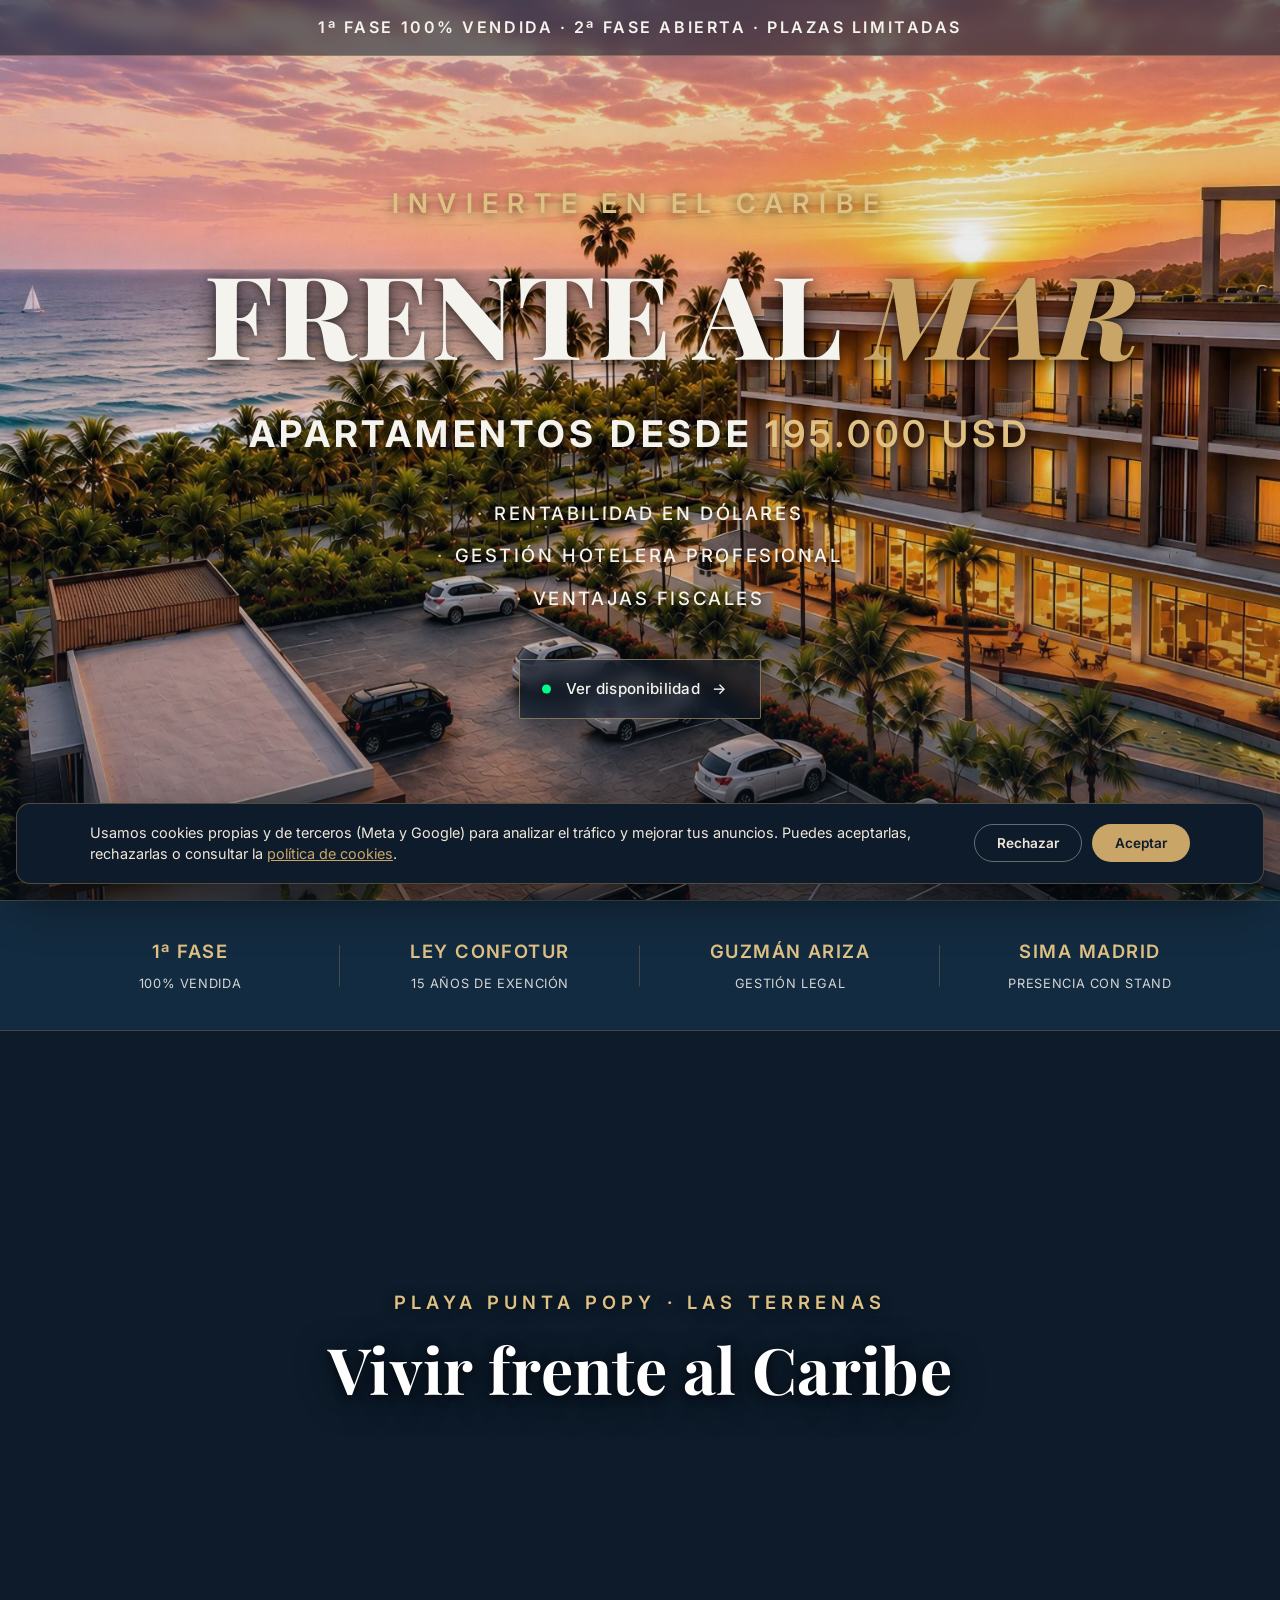
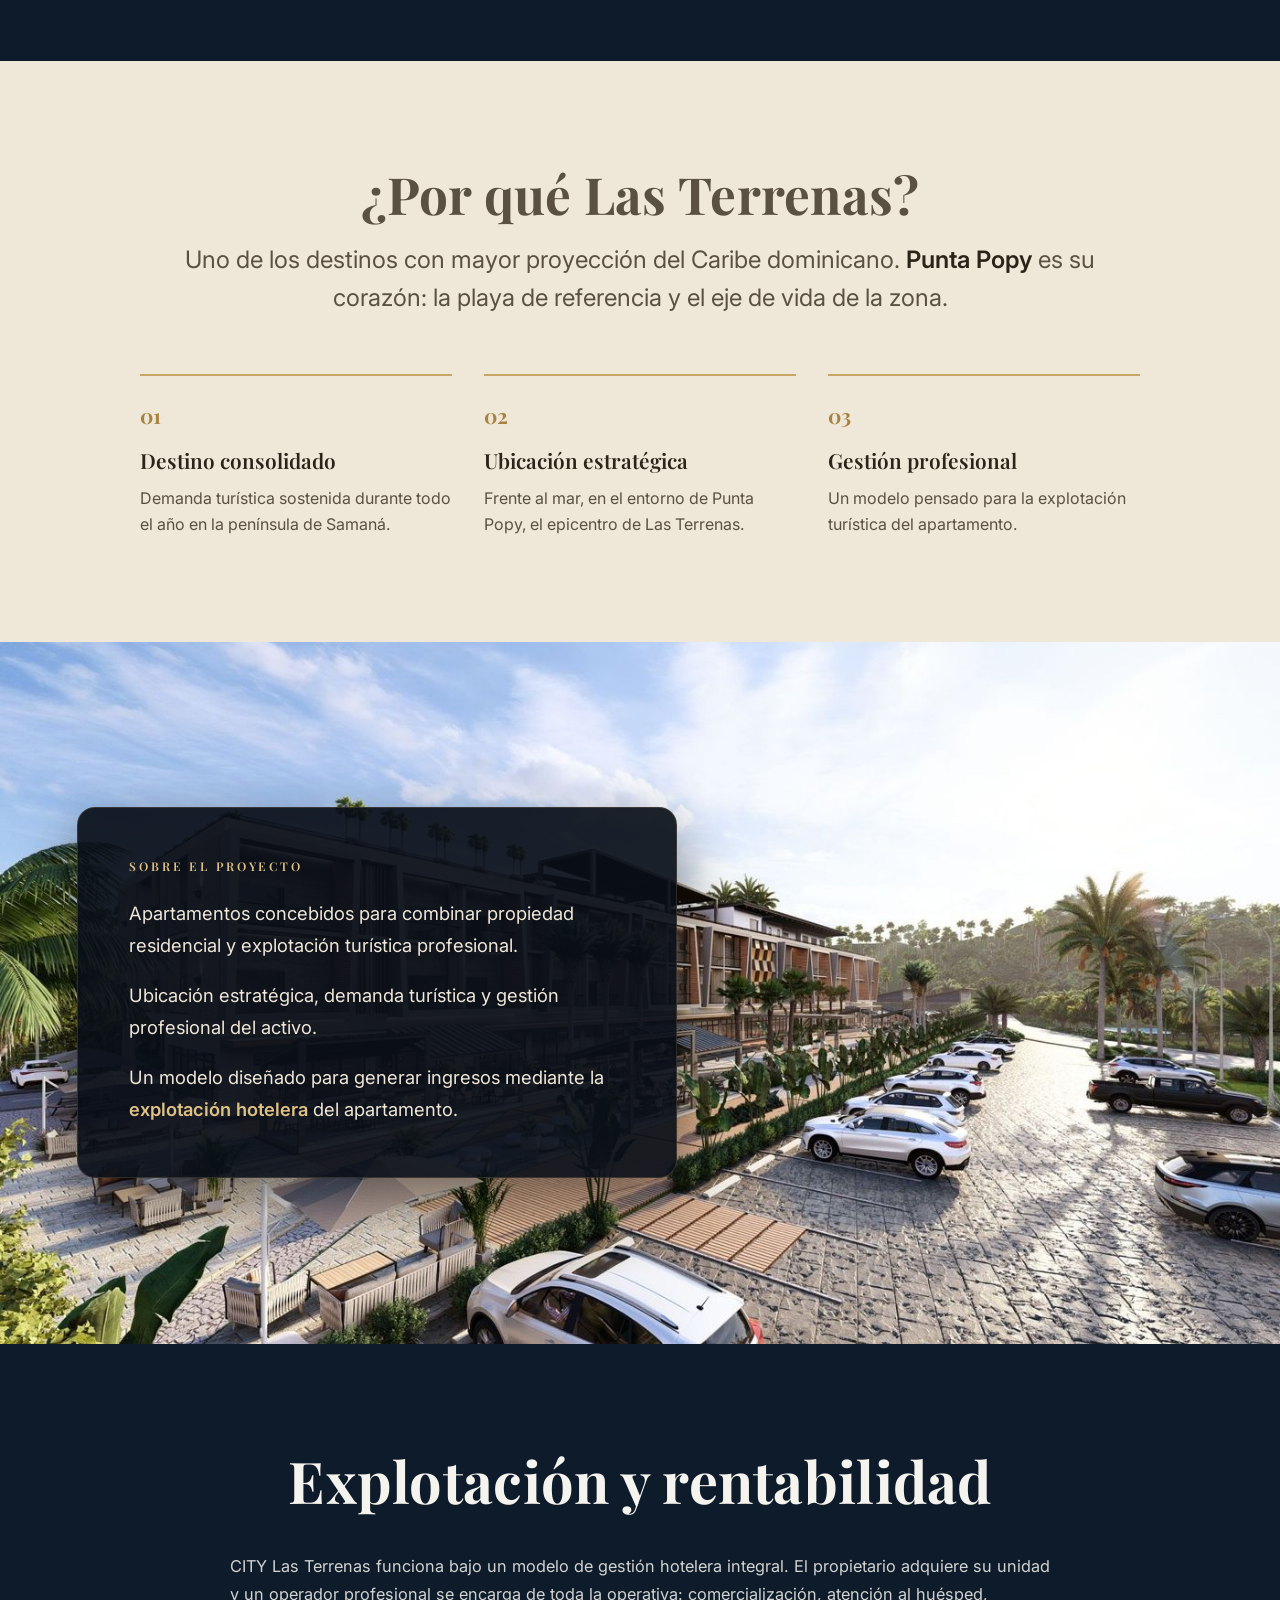
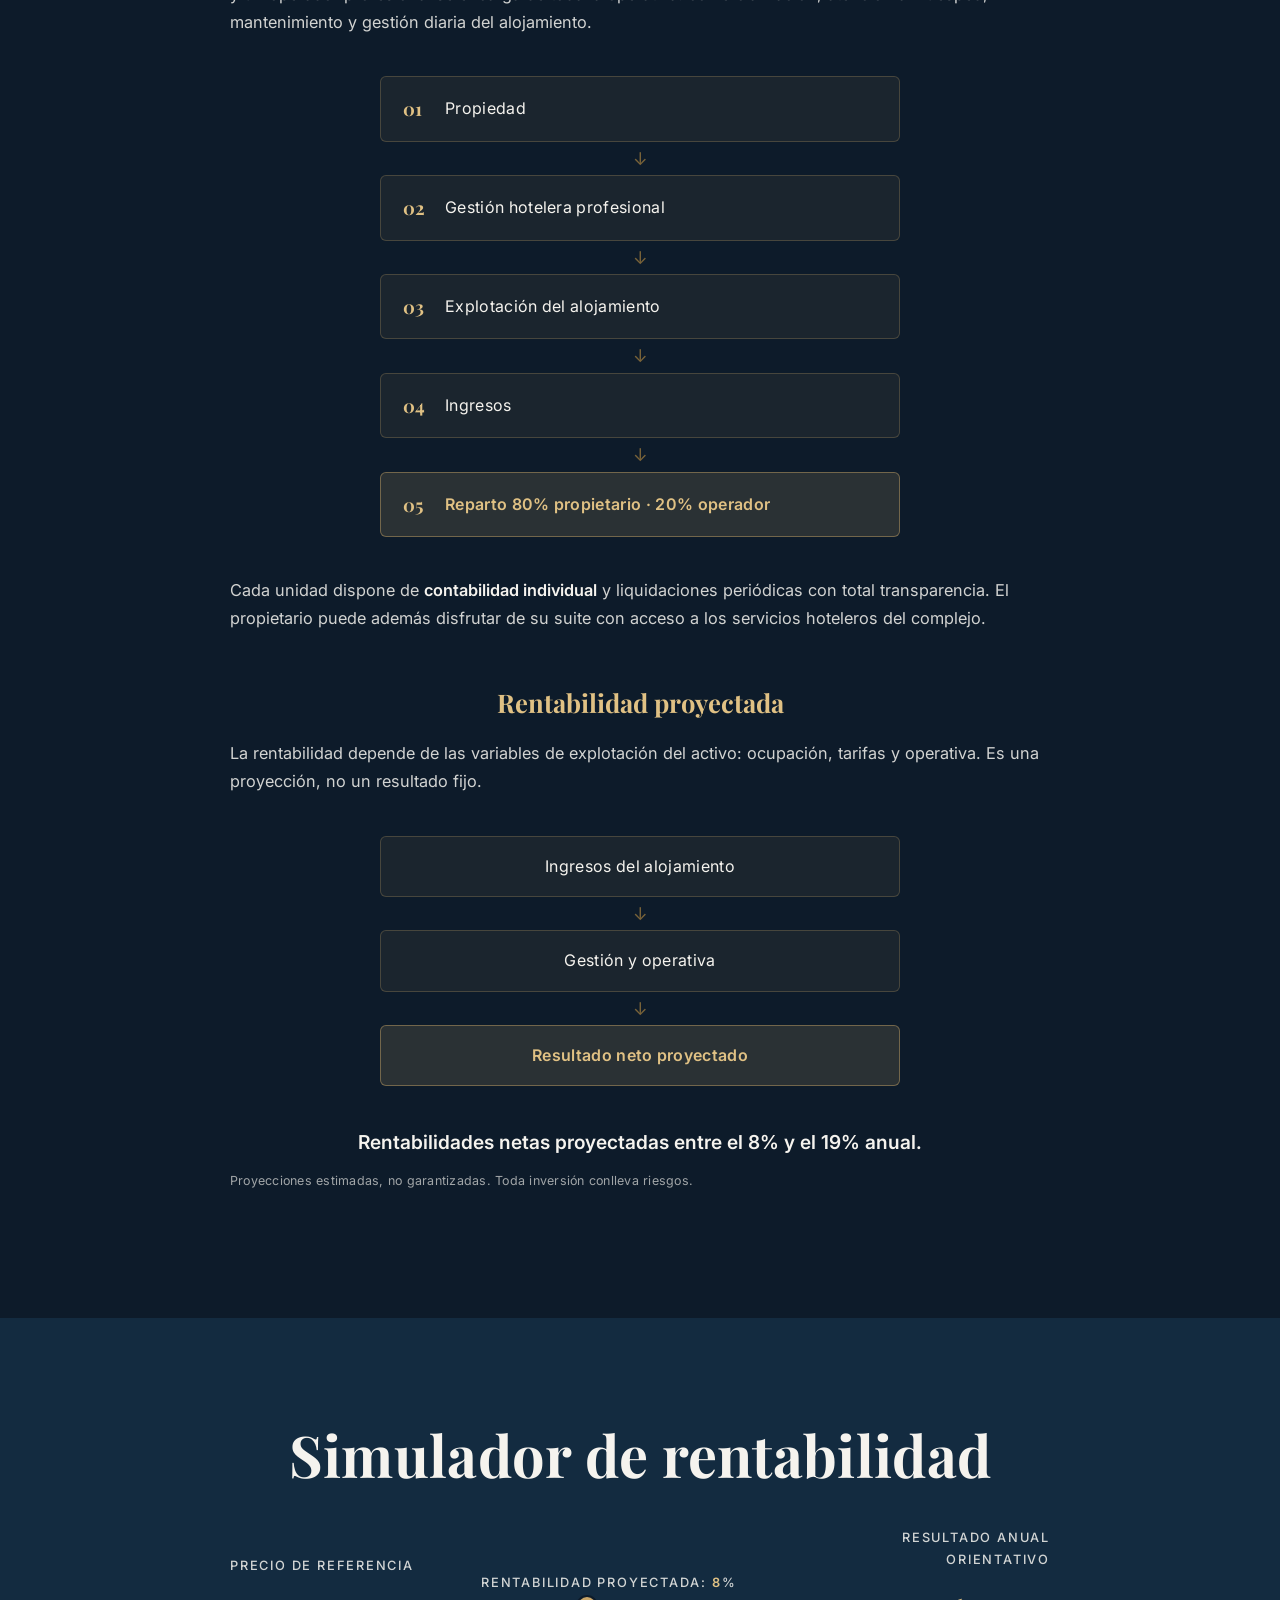
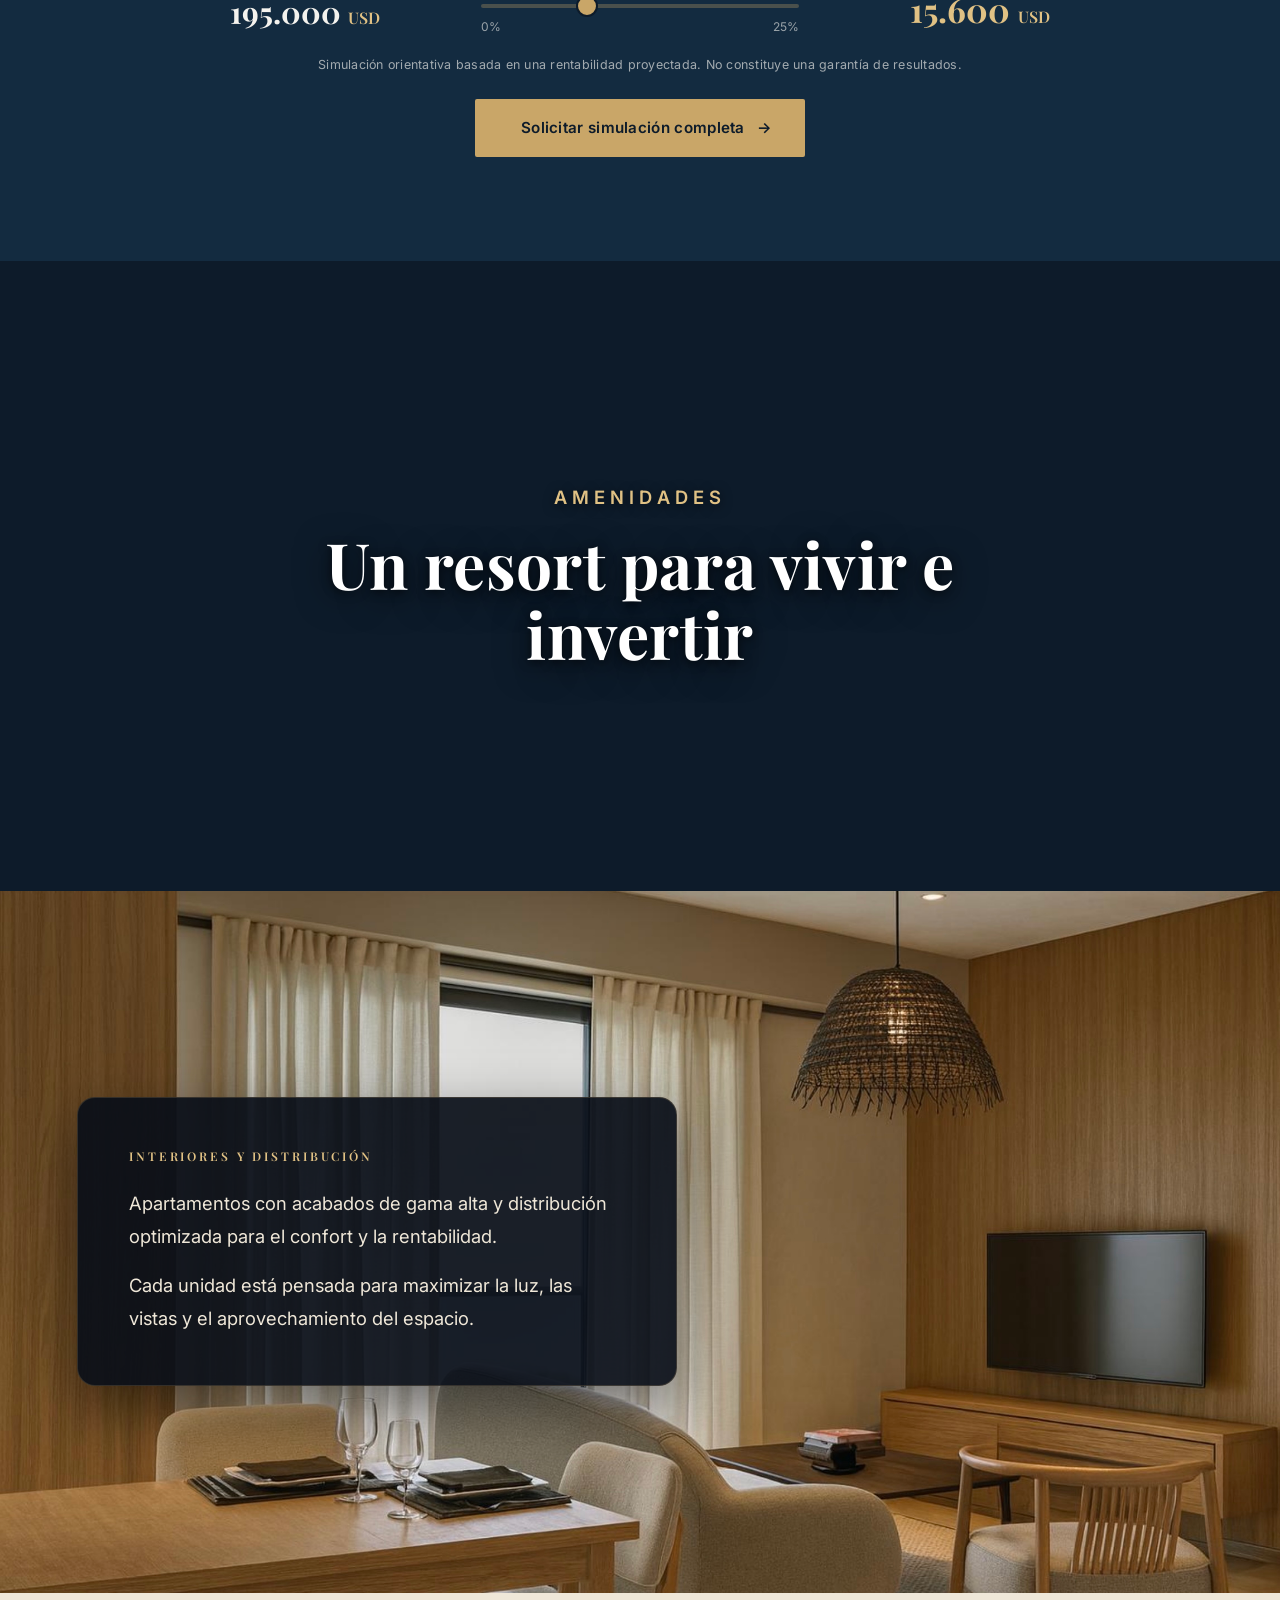
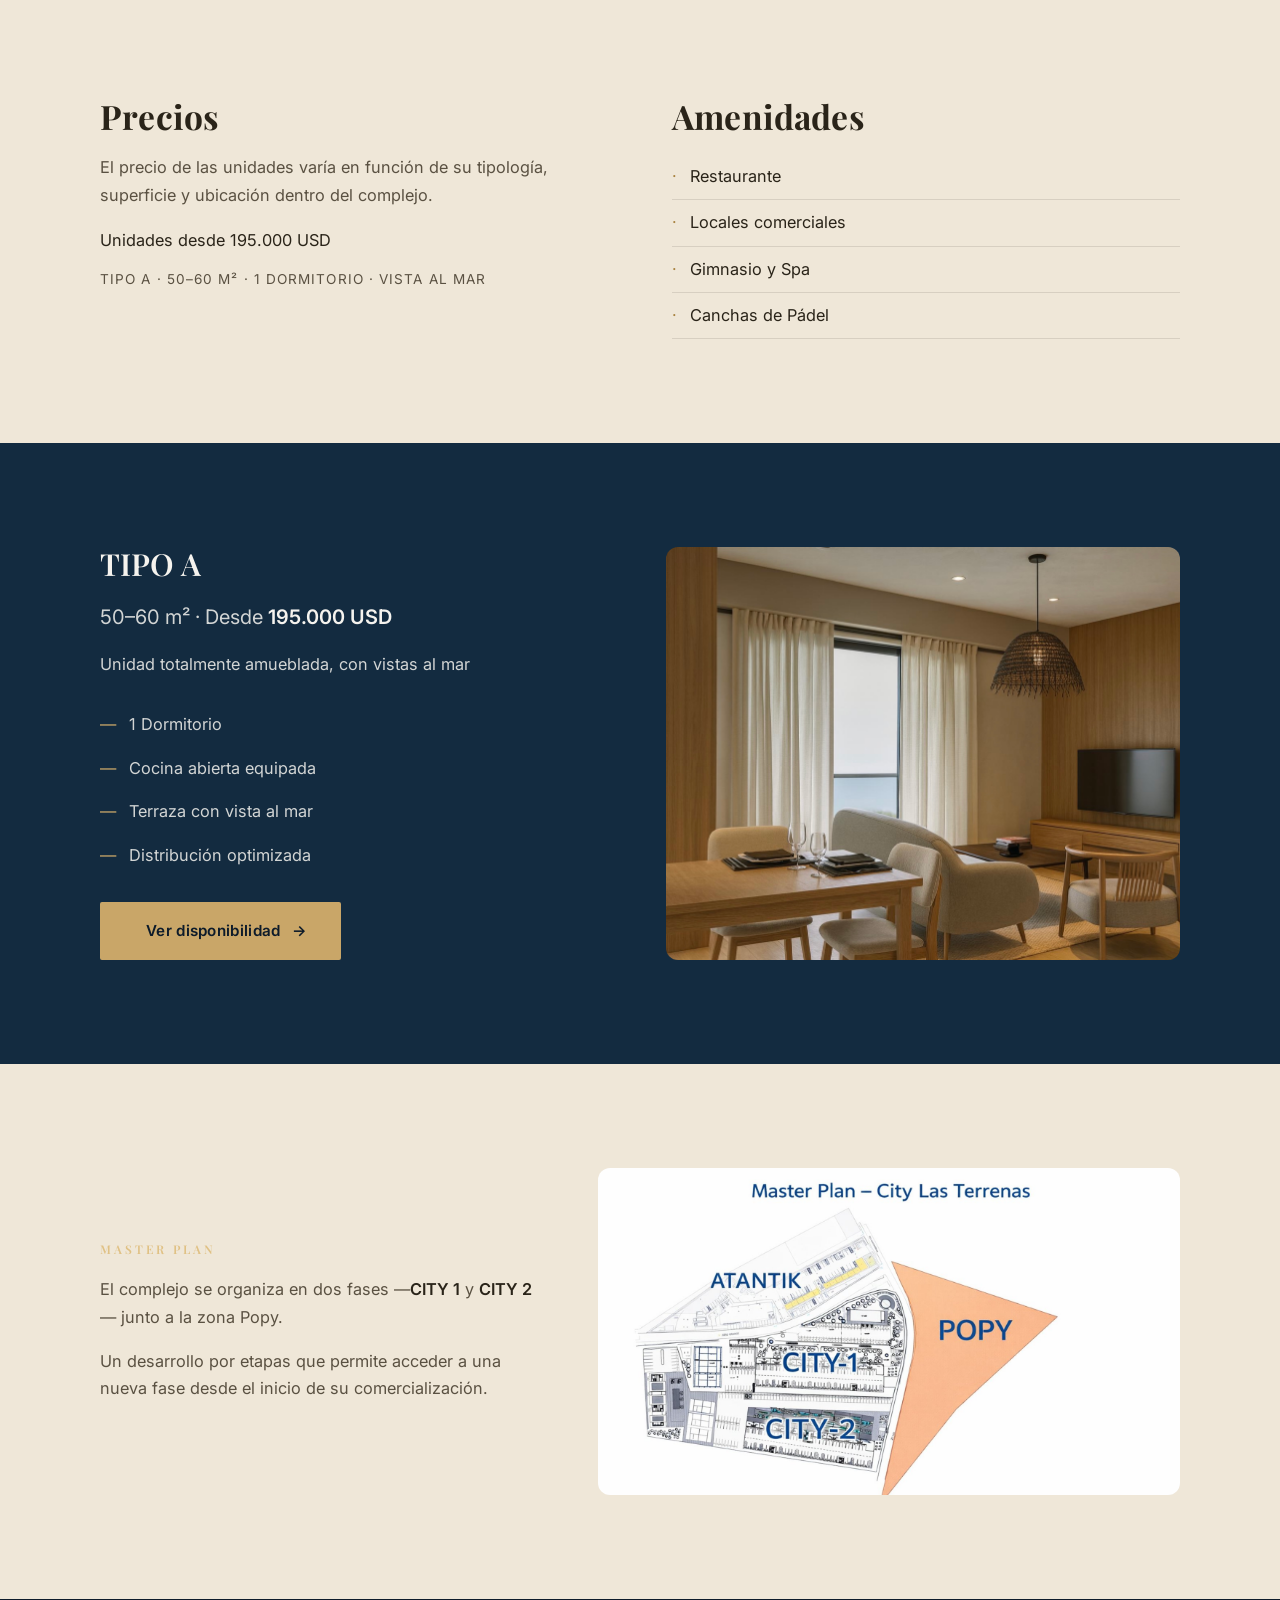
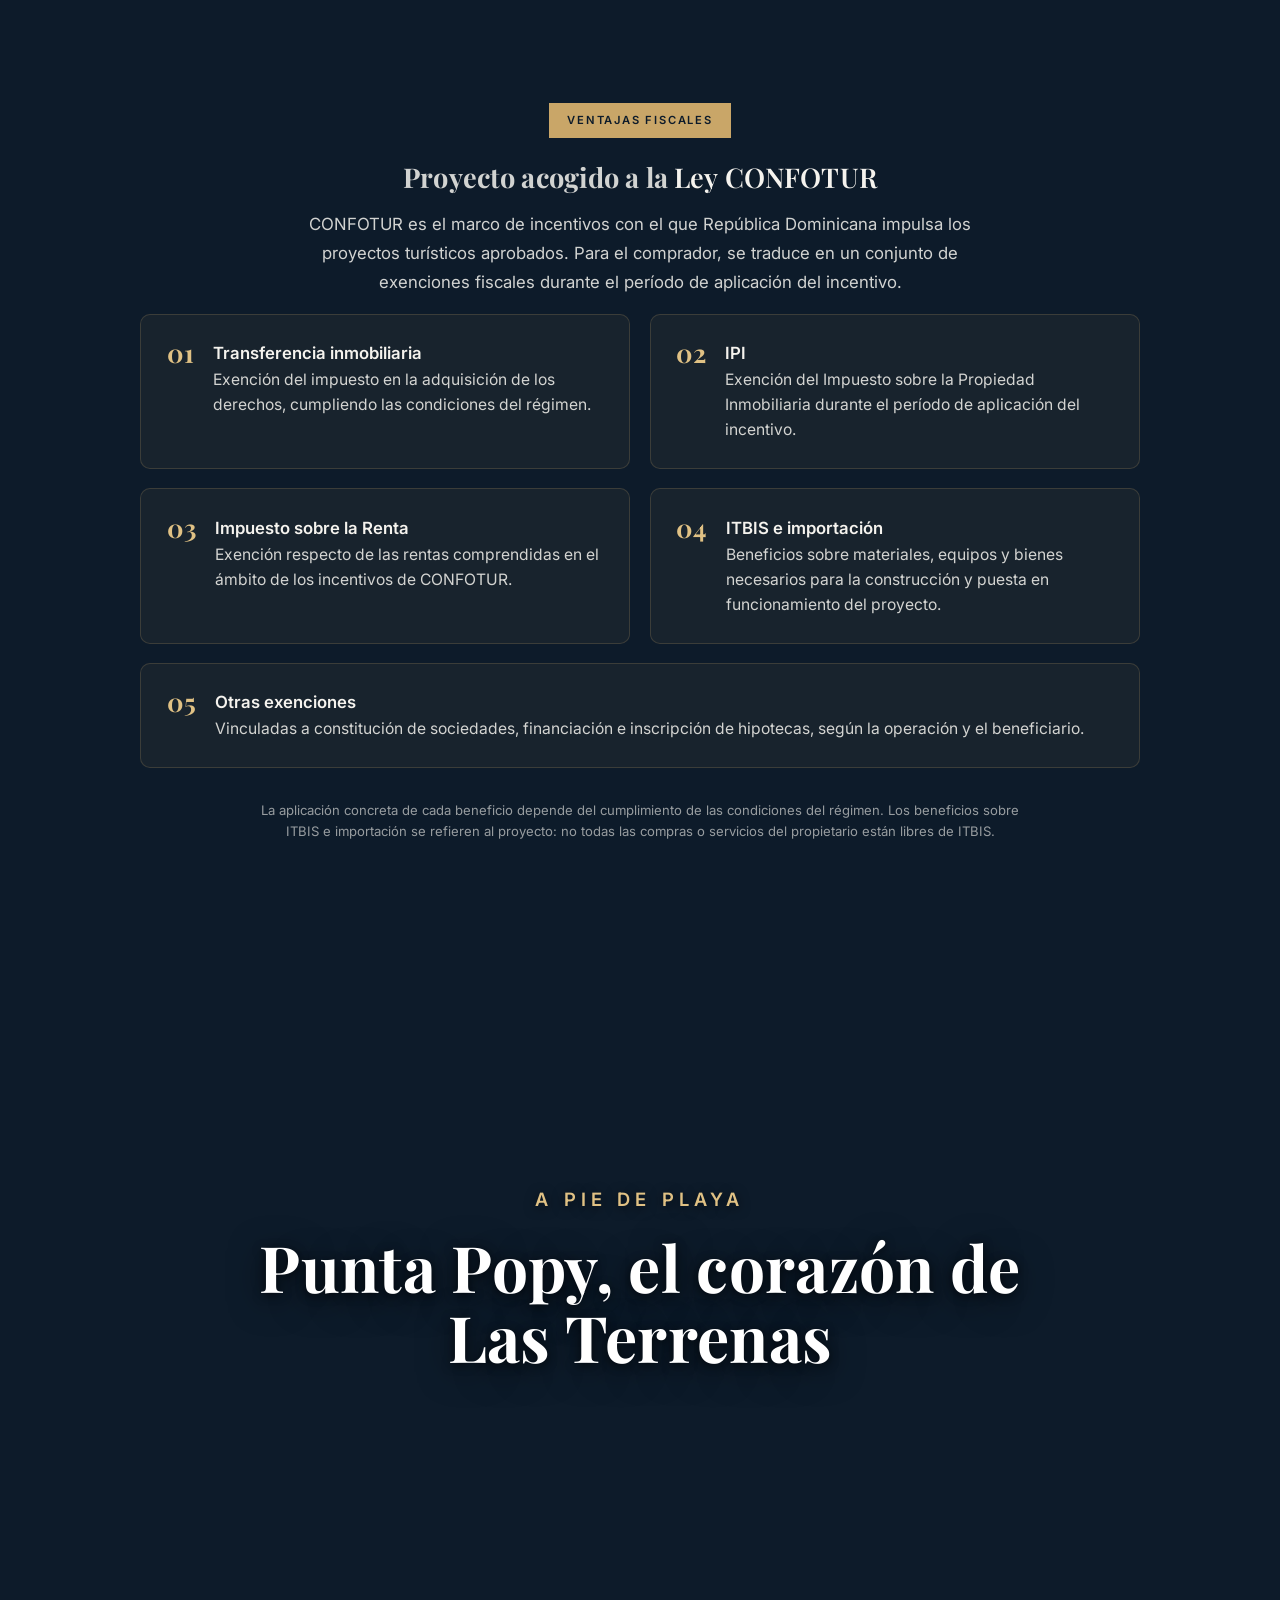
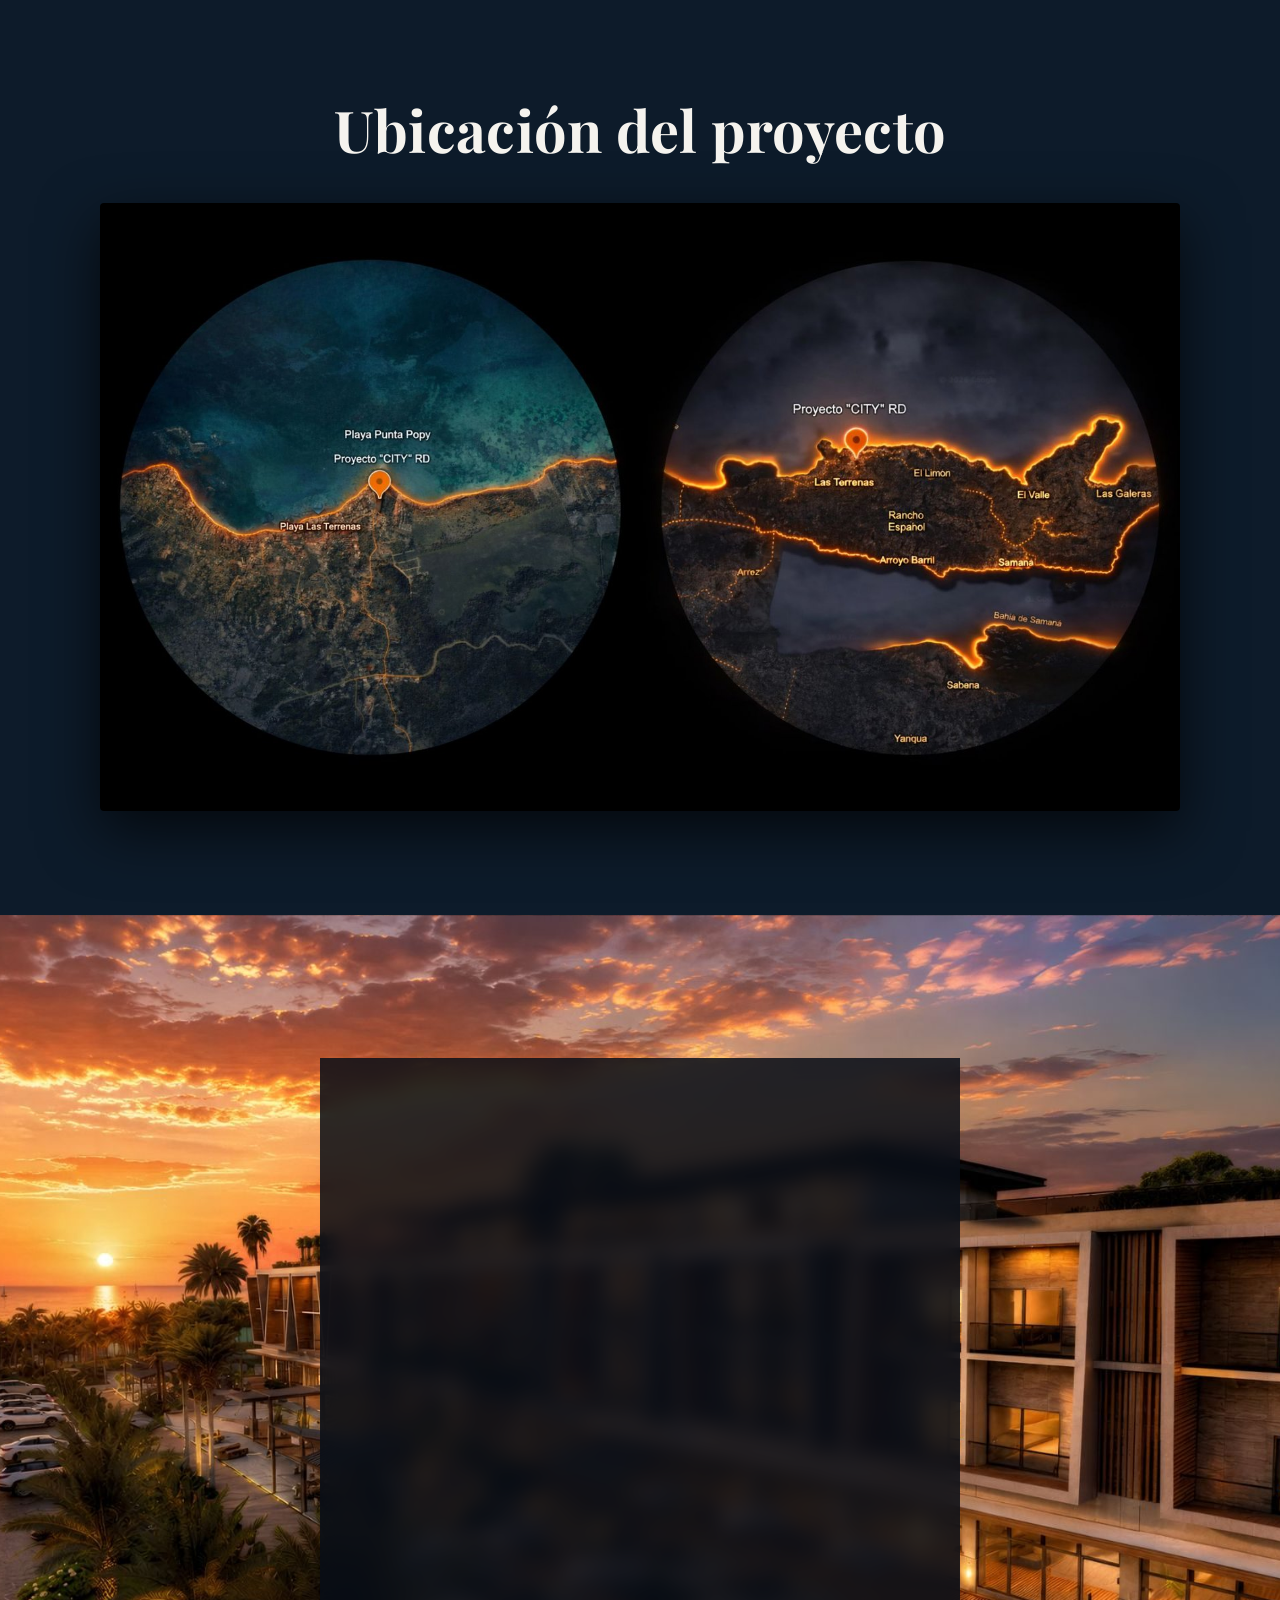
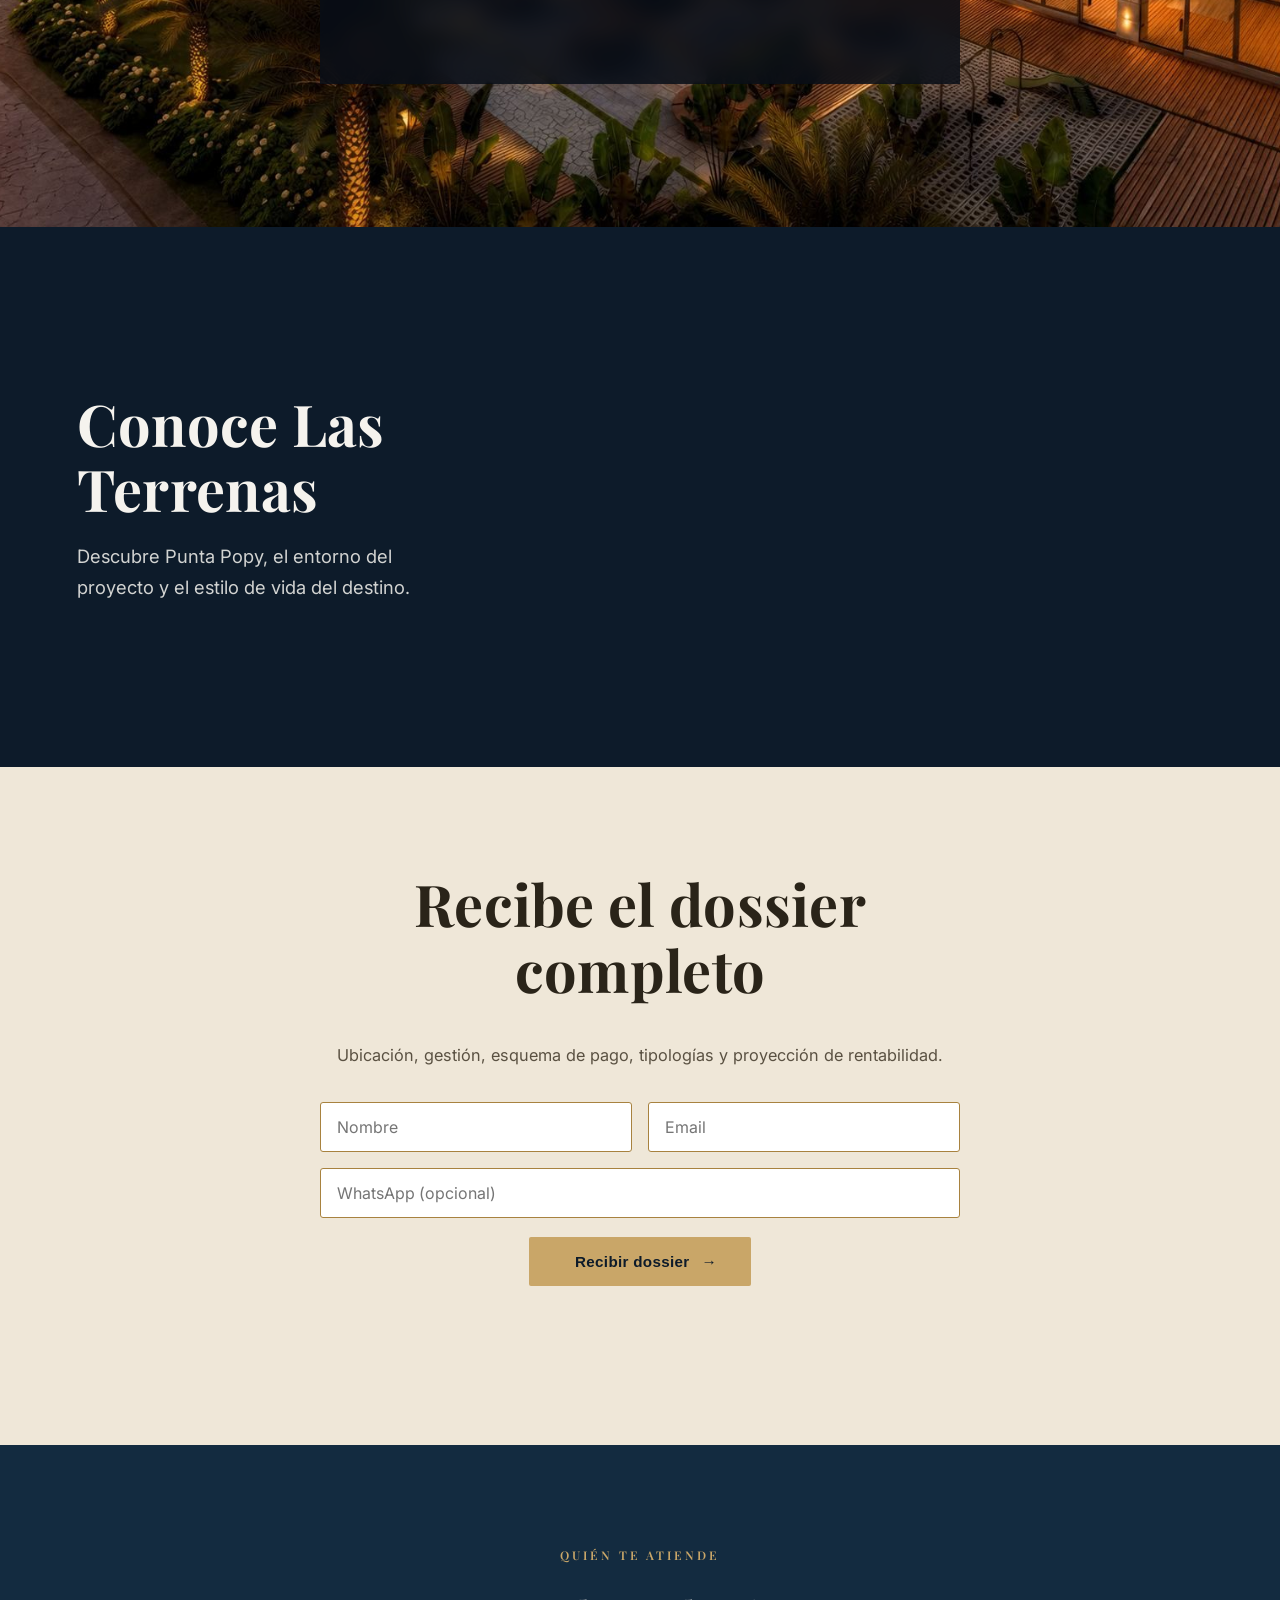
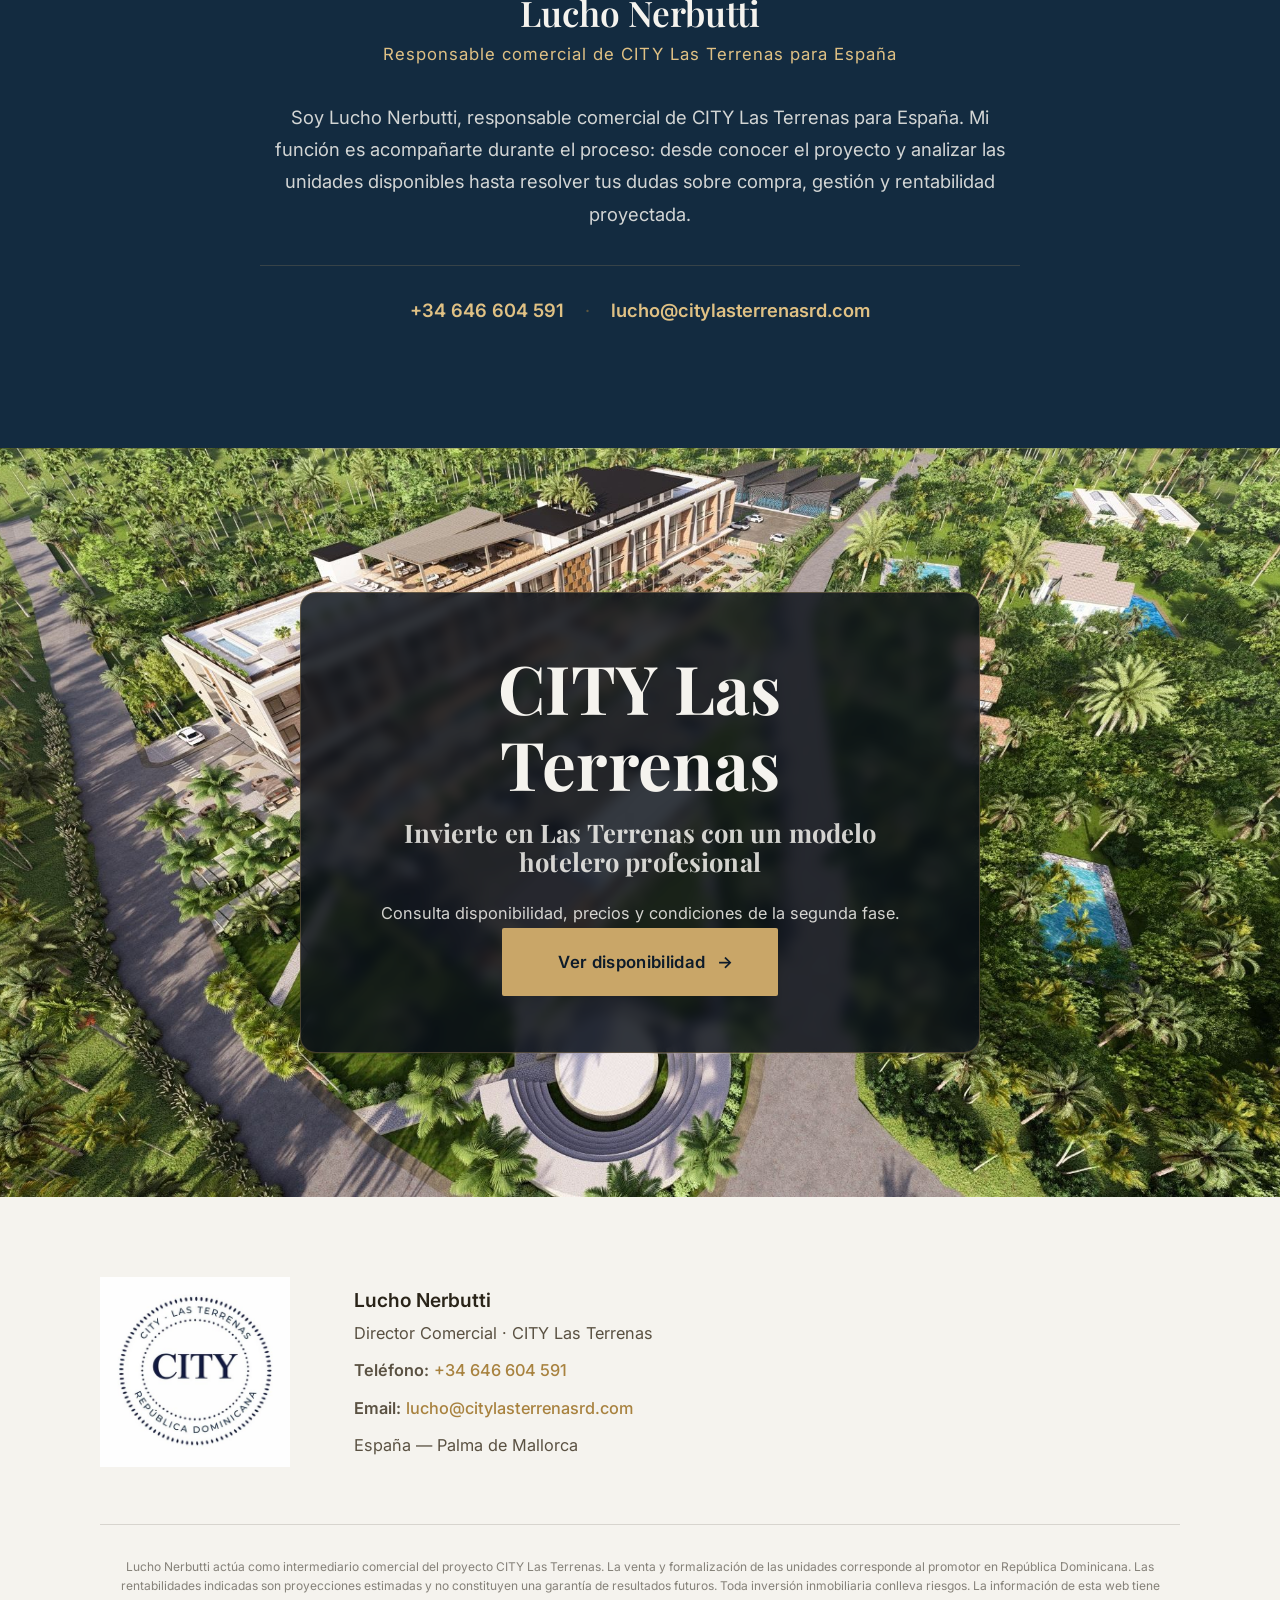
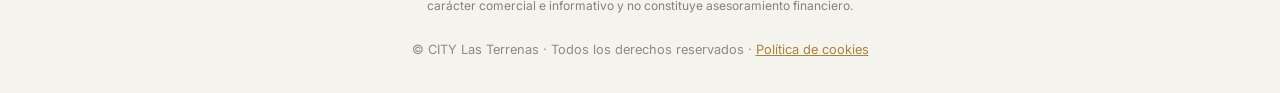
==== commit 3e99cd06: "Add files via upload" ====
--- a/index.html
+++ b/index.html
@@ -46,13 +46,10 @@
 <!-- ===== FRANJA DE CONFIANZA ===== -->
 <div class="trust-bar">
   <div class="trust-inner">
-    <span class="trust-item"><strong>1ª fase</strong> 100% vendida</span>
-    <span class="trust-sep">·</span>
-    <span class="trust-item"><strong>Ley CONFOTUR</strong> · 15 años exención</span>
-    <span class="trust-sep">·</span>
-    <span class="trust-item">Gestión legal <strong>Guzmán Ariza</strong></span>
-    <span class="trust-sep">·</span>
-    <span class="trust-item">Stand en <strong>SIMA Madrid</strong></span>
+    <span class="trust-item"><strong>1ª fase</strong><small>100% vendida</small></span>
+    <span class="trust-item"><strong>Ley CONFOTUR</strong><small>15 años de exención</small></span>
+    <span class="trust-item"><strong>Guzmán Ariza</strong><small>Gestión legal</small></span>
+    <span class="trust-item"><strong>SIMA Madrid</strong><small>Presencia con stand</small></span>
   </div>
 </div>
 
@@ -69,7 +66,24 @@
 <section class="section light section-intro">
   <div class="section-inner">
     <p class="intro-lead">¿Por qué Las Terrenas?</p>
-    <p class="intro-body">Las Terrenas es uno de los destinos turísticos con mayor proyección del Caribe dominicano. Su combinación de playas frente al mar, demanda turística sostenida y ubicación estratégica en la península de Samaná la convierten en un enclave atractivo para la inversión con gestión hotelera. <strong>Punta Popy</strong> es su corazón: la playa de referencia y el eje de vida de la zona.</p>
+    <p class="intro-body">Uno de los destinos con mayor proyección del Caribe dominicano. <strong>Punta Popy</strong> es su corazón: la playa de referencia y el eje de vida de la zona.</p>
+    <div class="intro-pilares">
+      <div class="intro-pilar">
+        <span class="intro-pilar-num">01</span>
+        <h3>Destino consolidado</h3>
+        <p>Demanda turística sostenida durante todo el año en la península de Samaná.</p>
+      </div>
+      <div class="intro-pilar">
+        <span class="intro-pilar-num">02</span>
+        <h3>Ubicación estratégica</h3>
+        <p>Frente al mar, en el entorno de Punta Popy, el epicentro de Las Terrenas.</p>
+      </div>
+      <div class="intro-pilar">
+        <span class="intro-pilar-num">03</span>
+        <h3>Gestión profesional</h3>
+        <p>Un modelo pensado para la explotación turística del apartamento.</p>
+      </div>
+    </div>
   </div>
 </section>
 
@@ -133,13 +147,13 @@
         <div class="calc-precio-fixed" id="calc-precio">195.000 <span>USD</span></div>
       </div>
       <div class="calc-field">
-        <label class="calc-label" for="calc-rent">Rentabilidad proyectada: <strong id="calc-rent-val">12</strong>%</label>
-        <input type="range" id="calc-rent" min="8" max="19" value="12" step="1" class="calc-range">
-        <div class="calc-range-scale"><span>8%</span><span>19%</span></div>
+        <label class="calc-label" for="calc-rent">Rentabilidad proyectada: <strong id="calc-rent-val">8</strong>%</label>
+        <input type="range" id="calc-rent" min="0" max="25" value="8" step="1" class="calc-range">
+        <div class="calc-range-scale"><span>0%</span><span>25%</span></div>
       </div>
       <div class="calc-field calc-result-field">
         <span class="calc-label">Resultado anual orientativo</span>
-        <div class="calc-result" id="calc-result">23.400 <span>USD</span></div>
+        <div class="calc-result" id="calc-result">15.600 <span>USD</span></div>
       </div>
     </div>
     <p class="disclaimer-inline calc-disc">Simulación orientativa basada en una rentabilidad proyectada. No constituye una garantía de resultados.</p>
@@ -233,12 +247,12 @@
     <span class="promo-tag">Ventajas fiscales</span>
     <p class="fiscal-lead">Proyecto acogido a la <strong>Ley CONFOTUR</strong></p>
     <p class="fiscal-ctx">CONFOTUR es el marco de incentivos con el que República Dominicana impulsa los proyectos turísticos aprobados. Para el comprador, se traduce en un conjunto de exenciones fiscales durante el período de aplicación del incentivo.</p>
-    <ul class="fiscal-list">
-      <li>Exención del <strong>impuesto de transferencia inmobiliaria</strong> en la adquisición de los derechos, cuando se cumplen las condiciones del régimen.</li>
-      <li>Exención del <strong>IPI</strong> (Impuesto sobre la Propiedad Inmobiliaria) durante el período de aplicación del incentivo.</li>
-      <li>Exención del <strong>Impuesto sobre la Renta</strong> respecto de las rentas comprendidas en el ámbito de los incentivos de CONFOTUR.</li>
-      <li>Beneficios de <strong>ITBIS e impuestos de importación</strong> sobre determinados materiales, equipos y bienes necesarios para la construcción, equipamiento y puesta en funcionamiento del proyecto.</li>
-      <li>Otras exenciones vinculadas a constitución de sociedades, financiación e inscripción de hipotecas, según la operación y el beneficiario.</li>
+    <ul class="fiscal-grid">
+      <li class="fiscal-card"><span class="fiscal-num">01</span><p><strong>Transferencia inmobiliaria</strong><br>Exención del impuesto en la adquisición de los derechos, cumpliendo las condiciones del régimen.</p></li>
+      <li class="fiscal-card"><span class="fiscal-num">02</span><p><strong>IPI</strong><br>Exención del Impuesto sobre la Propiedad Inmobiliaria durante el período de aplicación del incentivo.</p></li>
+      <li class="fiscal-card"><span class="fiscal-num">03</span><p><strong>Impuesto sobre la Renta</strong><br>Exención respecto de las rentas comprendidas en el ámbito de los incentivos de CONFOTUR.</p></li>
+      <li class="fiscal-card"><span class="fiscal-num">04</span><p><strong>ITBIS e importación</strong><br>Beneficios sobre materiales, equipos y bienes necesarios para la construcción y puesta en funcionamiento del proyecto.</p></li>
+      <li class="fiscal-card fiscal-card-wide"><span class="fiscal-num">05</span><p><strong>Otras exenciones</strong><br>Vinculadas a constitución de sociedades, financiación e inscripción de hipotecas, según la operación y el beneficiario.</p></li>
     </ul>
     <p class="fiscal-nota">La aplicación concreta de cada beneficio depende del cumplimiento de las condiciones del régimen. Los beneficios sobre ITBIS e importación se refieren al proyecto: no todas las compras o servicios del propietario están libres de ITBIS.</p>
   </div>
@@ -263,7 +277,6 @@
 
 <!-- ===== NUEVA PROMOCIÓN / ESCASEZ (foto) — MOVIDO: justo antes del cierre para crear urgencia ===== -->
 <section class="section-promo" style="background-image:url('/assets/edificio-nocturno.jpg')">
-  <div class="promo-overlay"></div>
   <div class="promo-card bloque-premium">
     <span class="promo-tag">Nueva promoción a la venta</span>
     <h2 class="promo-title">Primera fase completa.<br>Acceso abierto a la segunda.</h2>
@@ -279,14 +292,14 @@
   </div>
 </section>
 
-<!-- ===== VÍDEO (oscuro) ===== -->
-<section class="section dark section-video fade-up">
-  <div class="section-inner">
-    <h2 class="section-title-center">Conoce Las Terrenas</h2>
+<!-- ===== VÍDEO (dos columnas, full-bleed) ===== -->
+<section class="section-video-split fade-up">
+  <div class="video-split-text">
+    <h2 class="section-title-center video-split-title">Conoce Las Terrenas</h2>
     <p class="video-sub">Descubre Punta Popy, el entorno del proyecto y el estilo de vida del destino.</p>
-    <div class="video-wrap">
-      <iframe id="city-video" src="https://www.youtube-nocookie.com/embed/1BBDeXpoS_s?enablejsapi=1&mute=1&playsinline=1&rel=0" title="City Las Terrenas" frameborder="0" allow="accelerometer; autoplay; clipboard-write; encrypted-media; gyroscope; picture-in-picture" allowfullscreen loading="lazy"></iframe>
-    </div>
+  </div>
+  <div class="video-split-media">
+    <iframe id="city-video" src="https://www.youtube-nocookie.com/embed/1BBDeXpoS_s?enablejsapi=1&mute=1&playsinline=1&rel=0" title="City Las Terrenas" frameborder="0" allow="accelerometer; autoplay; clipboard-write; encrypted-media; gyroscope; picture-in-picture" allowfullscreen loading="lazy"></iframe>
   </div>
 </section>
 
@@ -298,8 +311,8 @@
     <form id="dossier-form" class="dossier-form" novalidate>
       <div class="dossier-fields">
         <input type="text" name="nombre" placeholder="Nombre" required autocomplete="name">
-        <input type="tel" name="whatsapp" placeholder="WhatsApp" required autocomplete="tel">
         <input type="email" name="email" placeholder="Email" required autocomplete="email">
+        <input type="tel" name="whatsapp" placeholder="WhatsApp (opcional)" autocomplete="tel">
       </div>
       <button type="submit" class="btn btn-gold dossier-submit">
         <span class="btn-dot"></span>Recibir dossier <span class="arrow">→</span>
@@ -327,7 +340,6 @@
 
 <!-- ===== CIERRE (foto + CTA de conversión) ===== -->
 <section class="section-cierre" style="background-image:url('/assets/render-aereo.jpg')">
-  <div class="cierre-overlay"></div>
   <div class="cierre-content">
     <h2 class="cierre-title">CITY Las Terrenas</h2>
     <p class="cierre-lead">Invierte en Las Terrenas con un modelo hotelero profesional</p>
--- a/assets/city.css
+++ b/assets/city.css
@@ -72,11 +72,17 @@
 .hero-features li::before{content:"·";margin-right:.6rem;color:var(--gold-bright)}
 
 /* FRANJA CONFIANZA */
-.trust-bar{background:var(--navy-soft);border-top:1px solid rgba(201,166,104,.25);border-bottom:1px solid rgba(201,166,104,.25);padding:2rem 1.5rem}
-.trust-inner{max-width:1300px;margin:0 auto;display:flex;flex-wrap:wrap;justify-content:space-around;align-items:center;gap:1rem 2rem;text-align:center}
-.trust-item{font-size:clamp(.85rem,1.5vw,1.05rem);font-weight:500;letter-spacing:.1em;text-transform:uppercase;color:var(--bone)}
-.trust-item strong{color:var(--gold-bright);font-weight:600}
-.trust-sep{color:var(--gold-deep);opacity:.5}
+.trust-bar{background:var(--navy-soft);border-top:1px solid rgba(201,166,104,.25);border-bottom:1px solid rgba(201,166,104,.25);padding:2.2rem 1.5rem}
+.trust-inner{max-width:1200px;margin:0 auto;display:grid;grid-template-columns:repeat(4,1fr);align-items:center}
+.trust-item{display:flex;flex-direction:column;align-items:center;gap:.35rem;text-align:center;padding:0 1.5rem;position:relative}
+.trust-item:not(:last-child)::after{content:"";position:absolute;right:0;top:50%;transform:translateY(-50%);height:2.6rem;width:1px;background:rgba(201,166,104,.28)}
+.trust-item strong{color:var(--gold-bright);font-weight:600;font-size:clamp(.95rem,1.5vw,1.15rem);letter-spacing:.08em;text-transform:uppercase}
+.trust-item small{color:var(--muted);font-size:.8rem;letter-spacing:.05em;text-transform:uppercase}
+@media(max-width:760px){
+  .trust-inner{grid-template-columns:1fr 1fr;gap:2rem 0}
+  .trust-item:nth-child(2)::after{display:none}
+  .trust-item:nth-child(odd)::after{content:"";}
+}
 
 /* SECCIONES BASE */
 .section{padding:6.5rem 1.5rem}
@@ -102,6 +108,12 @@
 .section-intro .section-inner{max-width:1000px}
 .intro-lead{font-size:clamp(2rem,5vw,3.2rem);font-weight:700;color:var(--gold-deep);margin-bottom:1.8rem}
 .intro-body{font-size:clamp(1.2rem,2.2vw,1.5rem);line-height:1.6}
+.intro-pilares{display:grid;grid-template-columns:repeat(3,1fr);gap:2rem;margin-top:3.5rem;text-align:left}
+.intro-pilar{padding-top:1.4rem;border-top:2px solid var(--gold)}
+.intro-pilar-num{font-family:'Playfair Display',serif;font-size:1.3rem;color:var(--gold-deep);font-weight:700}
+.intro-pilar h3{font-family:'Playfair Display',serif;font-size:1.3rem;color:var(--ink);margin:.6rem 0 .5rem;font-weight:600}
+.intro-pilar p{font-size:1rem;line-height:1.6;color:var(--ink-soft);margin:0}
+@media(max-width:760px){.intro-pilares{grid-template-columns:1fr;gap:1.6rem;margin-top:2.5rem}}
 
 /* SOBRE */
 .barra-vertical{position:relative;padding-left:2.5rem;max-width:720px}
@@ -117,14 +129,13 @@
 .amenidades li::before{content:"·";color:var(--gold-deep);margin-right:.8rem}
 
 /* MAPA */
-.section-ubicacion{text-align:center}
-.mapa-wrap{max-width:1080px;margin:0 auto;border-radius:4px;overflow:hidden;box-shadow:0 25px 70px rgba(0,0,0,.5)}
+.section-ubicacion{text-align:center;background:var(--navy);padding:6.5rem 1.5rem}
+.mapa-wrap{max-width:1080px;margin:0 auto;border-radius:4px;overflow:hidden;box-shadow:0 20px 60px rgba(0,0,0,.7);background:var(--navy)}
 .mapa-wrap img{width:100%;display:block}
 
 /* PROMO */
 .section-promo{position:relative;padding:9rem 1.5rem;background-size:cover;background-position:center;display:flex;justify-content:center}
-.promo-overlay{position:absolute;inset:0;background:linear-gradient(120deg,rgba(13,27,42,.85),rgba(60,40,20,.6))}
-.promo-card{position:relative;z-index:2;max-width:640px;background:rgba(13,27,42,.55);backdrop-filter:blur(10px);border:1px solid rgba(224,193,132,.35);border-radius:4px;padding:3.2rem}
+.promo-card{position:relative;z-index:2;max-width:640px;background:rgba(9,15,24,.85);backdrop-filter:blur(10px);border:1px solid rgba(224,193,132,.35);border-radius:16px;padding:3.2rem}
 .promo-tag{display:inline-block;background:var(--gold);color:var(--navy);font-size:.7rem;font-weight:600;letter-spacing:.16em;text-transform:uppercase;padding:8px 18px;margin-bottom:1.5rem}
 .promo-title{font-size:clamp(1.9rem,4vw,2.8rem);margin-bottom:1.5rem;color:var(--bone)}
 .promo-card p{color:var(--muted)}
@@ -145,6 +156,12 @@
 
 /* TIPO A */
 .section-tipo-a .section-inner{max-width:1080px}
+.tipo-a-inner{display:grid;grid-template-columns:1fr 1fr;gap:clamp(2rem,4vw,3.5rem);align-items:center}
+.tipo-a-img{width:100%;height:100%;max-height:440px;object-fit:cover;border-radius:12px;display:block}
+@media(max-width:800px){
+  .tipo-a-inner{grid-template-columns:1fr;gap:2rem}
+  .tipo-a-img{max-height:300px}
+}
 .tipo-a-label{font-size:1.9rem;color:var(--gold);margin-bottom:.5rem}
 .tipo-a-list{list-style:none;margin:1.5rem 0}
 .tipo-a-list li{padding:.5rem 0;color:var(--muted)}
@@ -161,24 +178,23 @@
 .confotur-sub{letter-spacing:.14em;text-transform:uppercase;font-size:.85rem;color:var(--ink-soft)}
 
 /* CIERRE */
-.section-cierre{position:relative;padding:9rem 1.5rem;background-size:cover;background-position:center;text-align:center}
-.cierre-overlay{position:absolute;inset:0;background:linear-gradient(180deg,rgba(13,27,42,.55),rgba(40,28,15,.8))}
-.cierre-content{position:relative;z-index:2;max-width:760px;margin:0 auto}
+.section-cierre{position:relative;padding:9rem 1.5rem;background-size:cover;background-position:center;text-align:center;display:flex;justify-content:center;align-items:center}
+.cierre-content{position:relative;z-index:2;max-width:680px;margin:0 auto;background:rgba(9,15,24,.82);backdrop-filter:blur(6px);border:1px solid rgba(201,166,104,.3);border-radius:16px;padding:clamp(2.5rem,5vw,3.5rem)}
 .cierre-title{font-size:clamp(2.6rem,6vw,4.2rem);margin-bottom:1rem;color:var(--bone)}
 .cierre-lead{font-size:1.6rem;color:var(--gold-bright);margin-bottom:1.5rem}
 .cierre-content p{color:var(--muted)}
 .cierre-content p strong{color:var(--bone)}
 
 /* FOOTER */
-.site-footer{background:#08131f;padding:5rem 1.5rem 2rem}
+.site-footer{background:var(--bone);padding:5rem 1.5rem 2rem;color:var(--ink)}
 .footer-inner{max-width:1080px;margin:0 auto;display:grid;grid-template-columns:auto 1fr;gap:4rem;align-items:center}
 .footer-logo img{width:190px;max-width:100%}
-.footer-datos p{margin-bottom:.6rem;color:var(--muted)}
-.footer-nombre{font-size:1.2rem;color:var(--bone)!important;margin-bottom:.2rem!important}
-.footer-datos a{color:var(--gold-bright);text-decoration:none}
-.footer-legal{max-width:1080px;margin:3rem auto 0;padding-top:2rem;border-top:1px solid rgba(245,243,238,.08);font-size:.75rem;line-height:1.6;color:rgba(245,243,238,.45);text-align:center}
-.footer-copy{text-align:center;margin-top:1.5rem;font-size:.8rem;color:rgba(245,243,238,.4)}
-.footer-copy a{color:rgba(245,243,238,.55);text-decoration:underline}
+.footer-datos p{margin-bottom:.6rem;color:var(--ink-soft)}
+.footer-nombre{font-size:1.2rem;color:var(--ink)!important;margin-bottom:.2rem!important}
+.footer-datos a{color:var(--gold-deep);text-decoration:none;font-weight:500}
+.footer-legal{max-width:1080px;margin:3rem auto 0;padding-top:2rem;border-top:1px solid rgba(42,36,25,.15);font-size:.75rem;line-height:1.6;color:rgba(42,36,25,.55);text-align:center}
+.footer-copy{text-align:center;margin-top:1.5rem;font-size:.8rem;color:rgba(42,36,25,.5)}
+.footer-copy a{color:var(--gold-deep);text-decoration:underline}
 .disclaimer-inline{font-size:.78rem!important;color:var(--muted)!important;letter-spacing:.02em;margin-top:-.4rem;margin-bottom:1.4rem!important;opacity:.75}
 
 /* WHATSAPP FLOTANTE */
@@ -202,7 +218,7 @@
   .promo-card{padding:2.2rem}
   .hero-features{gap:.4rem 1.2rem}
   .trust-inner{gap:.6rem 1.2rem}
-  .trust-sep{display:none}
+  .trust-item:nth-child(2)::after{display:none}
 }
 @media(prefers-reduced-motion:reduce){
   *{animation:none!important;transition:none!important}
@@ -269,6 +285,21 @@
 .video-wrap{position:relative;width:100%;max-width:900px;margin:0 auto;aspect-ratio:16/9;border-radius:14px;overflow:hidden;box-shadow:0 20px 60px rgba(0,0,0,.45)}
 .video-wrap iframe{position:absolute;inset:0;width:100%;height:100%;border:0}
 
+/* ===== VÍDEO SPLIT (texto izq + vídeo der, full-bleed) ===== */
+.section-video-split{display:grid;grid-template-columns:1fr 1.35fr;align-items:stretch;background:var(--navy);min-height:60vh}
+.video-split-text{display:flex;flex-direction:column;justify-content:center;padding:clamp(2.5rem,6vw,5rem);text-align:left}
+.video-split-title{text-align:left;margin-bottom:1.2rem}
+.section-video-split .video-sub{text-align:left;margin:0;color:var(--muted);font-size:1.15rem;max-width:32ch}
+.video-split-media{position:relative;overflow:hidden;min-height:340px}
+.video-split-media iframe{position:absolute;inset:0;width:100%;height:100%;border:0}
+@media(max-width:860px){
+  .section-video-split{grid-template-columns:1fr;min-height:auto}
+  .video-split-text{padding:3rem 1.5rem 2rem;text-align:center;align-items:center}
+  .video-split-title{text-align:center}
+  .section-video-split .video-sub{text-align:center}
+  .video-split-media{aspect-ratio:16/9;min-height:0}
+}
+
 /* ===== PARALLAX (fondo fijo) ===== */
 .parallax{
   position:relative;
@@ -305,15 +336,16 @@
 .fotocard-right{justify-content:flex-end}
 .fotocard-card{
   position:relative;z-index:2;
-  background:rgba(9,15,24,.9);
+  background:rgba(9,15,24,.92);
   color:#efe7d8;
-  max-width:520px;
-  padding:clamp(2rem,4vw,3.2rem);
+  max-width:600px;
+  padding:clamp(2.4rem,4vw,3.6rem);
   border-radius:18px;
-  box-shadow:0 24px 60px rgba(0,0,0,.4);
-}
-.fotocard-card .eyebrow{color:var(--gold-bright,#e6c987);margin-bottom:1.3rem}
-.fotocard-card p{margin:0 0 1rem;line-height:1.7;font-size:1.02rem}
+  border:1px solid rgba(201,166,104,.2);
+  box-shadow:0 24px 60px rgba(0,0,0,.5);
+}
+.fotocard-card .eyebrow{color:var(--gold-bright,#e6c987);margin-bottom:1.5rem}
+.fotocard-card p{margin:0 0 1.1rem;line-height:1.75;font-size:1.15rem}
 .fotocard-card p:last-child{margin-bottom:0}
 .fotocard-card strong{color:var(--gold-bright,#e6c987)}
 @media (max-width:640px){
@@ -364,16 +396,19 @@
 
 /* ===== CONFOTUR LISTA ===== */
 .section-fiscal{text-align:left}
-.section-fiscal .section-inner{max-width:820px}
+.section-fiscal .section-inner{max-width:1000px}
 .section-fiscal .fiscal-lead,.section-fiscal .promo-tag{text-align:center;display:block}
 .section-fiscal .promo-tag{width:fit-content;margin-left:auto;margin-right:auto}
 .fiscal-lead{font-size:1.7rem;margin:1.2rem 0 1.5rem;text-align:center}
-.fiscal-ctx{font-size:1.05rem}
-.fiscal-list{list-style:none;margin:1.8rem 0}
-.fiscal-list li{position:relative;padding:.8rem 0 .8rem 2rem;border-bottom:1px solid rgba(201,166,104,.15);color:var(--muted);line-height:1.6}
-.fiscal-list li::before{content:"✓";position:absolute;left:0;top:.8rem;color:var(--gold-bright);font-weight:700}
-.fiscal-list strong{color:var(--bone)}
-.fiscal-nota{font-size:.82rem!important;color:var(--muted)!important;opacity:.75;margin-top:1.5rem;line-height:1.6}
+.fiscal-ctx{font-size:1.05rem;text-align:center;max-width:720px;margin:0 auto 2.5rem}
+.fiscal-grid{list-style:none;display:grid;grid-template-columns:1fr 1fr;gap:1.2rem;margin:0 0 2rem}
+.fiscal-card{display:flex;gap:1.2rem;align-items:flex-start;background:rgba(201,166,104,.06);border:1px solid rgba(201,166,104,.2);border-radius:10px;padding:1.6rem}
+.fiscal-card-wide{grid-column:1 / -1}
+.fiscal-num{font-family:'Playfair Display',serif;font-size:1.6rem;font-weight:700;color:var(--gold-bright);line-height:1;flex-shrink:0}
+.fiscal-card p{margin:0;color:var(--muted);line-height:1.6;font-size:.98rem}
+.fiscal-card strong{color:var(--bone);font-size:1.05rem}
+.fiscal-nota{font-size:.82rem!important;color:var(--muted)!important;opacity:.7;margin-top:.5rem;line-height:1.6;text-align:center;max-width:760px;margin-left:auto;margin-right:auto}
+@media(max-width:720px){.fiscal-grid{grid-template-columns:1fr}}
 
 /* ===== PRECIO / TIPO A ficha ===== */
 .precio-tipo{display:block;font-size:.85rem;letter-spacing:.08em;text-transform:uppercase;color:var(--ink-soft);margin-top:.8rem}
@@ -390,22 +425,24 @@
 .dossier-fields{display:grid;grid-template-columns:1fr 1fr;gap:1rem;margin-bottom:1.2rem}
 .dossier-fields input{font-family:'Inter',sans-serif;font-size:1rem;padding:14px 16px;border:1px solid var(--gold-deep);border-radius:3px;background:#fff;color:var(--ink);width:100%}
 .dossier-fields input:focus{outline:none;border-color:var(--gold);box-shadow:0 0 0 3px rgba(201,166,104,.15)}
-.dossier-fields input[name="email"]{grid-column:1 / -1}
+.dossier-fields input[name="whatsapp"]{grid-column:1 / -1}
 .dossier-submit{border:none;cursor:pointer}
 .dossier-msg{margin-top:1.2rem;font-size:.95rem;min-height:1.2em}
 .dossier-ok{color:var(--gold-deep);font-weight:600}
 .dossier-err{color:var(--red)}
 @media(max-width:560px){
   .dossier-fields{grid-template-columns:1fr}
-  .dossier-fields input[name="email"]{grid-column:auto}
+  .dossier-fields input[name="whatsapp"]{grid-column:auto}
 }
 
 /* ===== BLOQUE LUCHO ===== */
 .section-lucho{text-align:center}
-.section-lucho .section-inner{max-width:720px}
-.lucho-nombre{font-size:1.5rem;color:var(--bone)!important;margin-bottom:.2rem!important}
-.lucho-cargo{color:var(--gold-bright)!important;letter-spacing:.06em;margin-bottom:1.5rem!important}
-.lucho-contacto{margin-top:1.5rem;font-size:1.05rem}
-.lucho-contacto a{color:var(--gold-bright);text-decoration:none;font-weight:500}
+.section-lucho .section-inner{max-width:760px}
+.section-lucho .eyebrow{margin-bottom:1.8rem}
+.lucho-nombre{font-family:'Playfair Display',serif;font-size:2.2rem;color:var(--bone)!important;margin-bottom:.4rem!important;line-height:1.2}
+.lucho-cargo{color:var(--gold-bright)!important;letter-spacing:.06em;font-size:1.05rem;margin-bottom:2rem!important}
+.section-lucho p:not(.eyebrow):not(.lucho-nombre):not(.lucho-cargo):not(.lucho-contacto){font-size:1.15rem;line-height:1.75;color:var(--muted)}
+.lucho-contacto{margin-top:2.2rem;font-size:1.15rem;padding-top:1.8rem;border-top:1px solid rgba(201,166,104,.2)}
+.lucho-contacto a{color:var(--gold-bright);text-decoration:none;font-weight:600}
 .lucho-contacto a:hover{text-decoration:underline}
-.lucho-sep{color:var(--gold-deep);margin:0 .8rem;opacity:.5}
+.lucho-sep{color:var(--gold-deep);margin:0 1rem;opacity:.5}
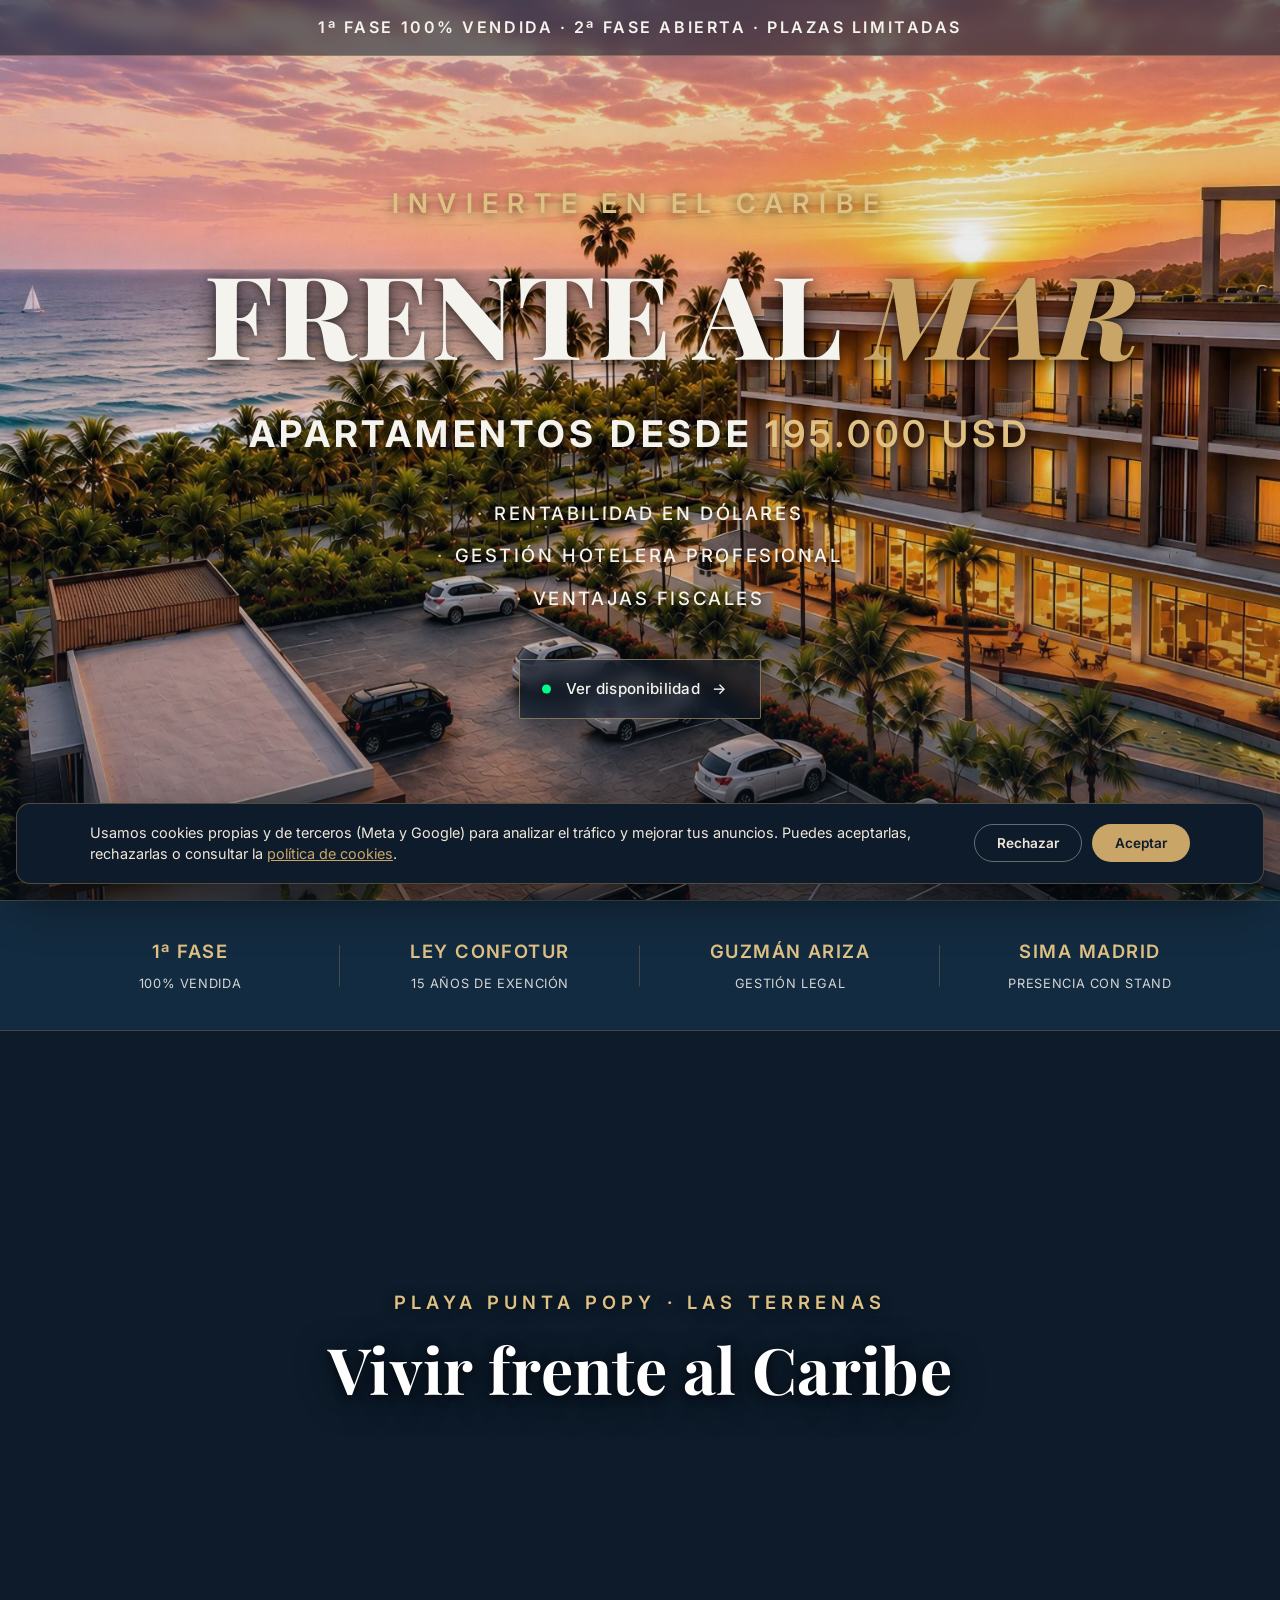
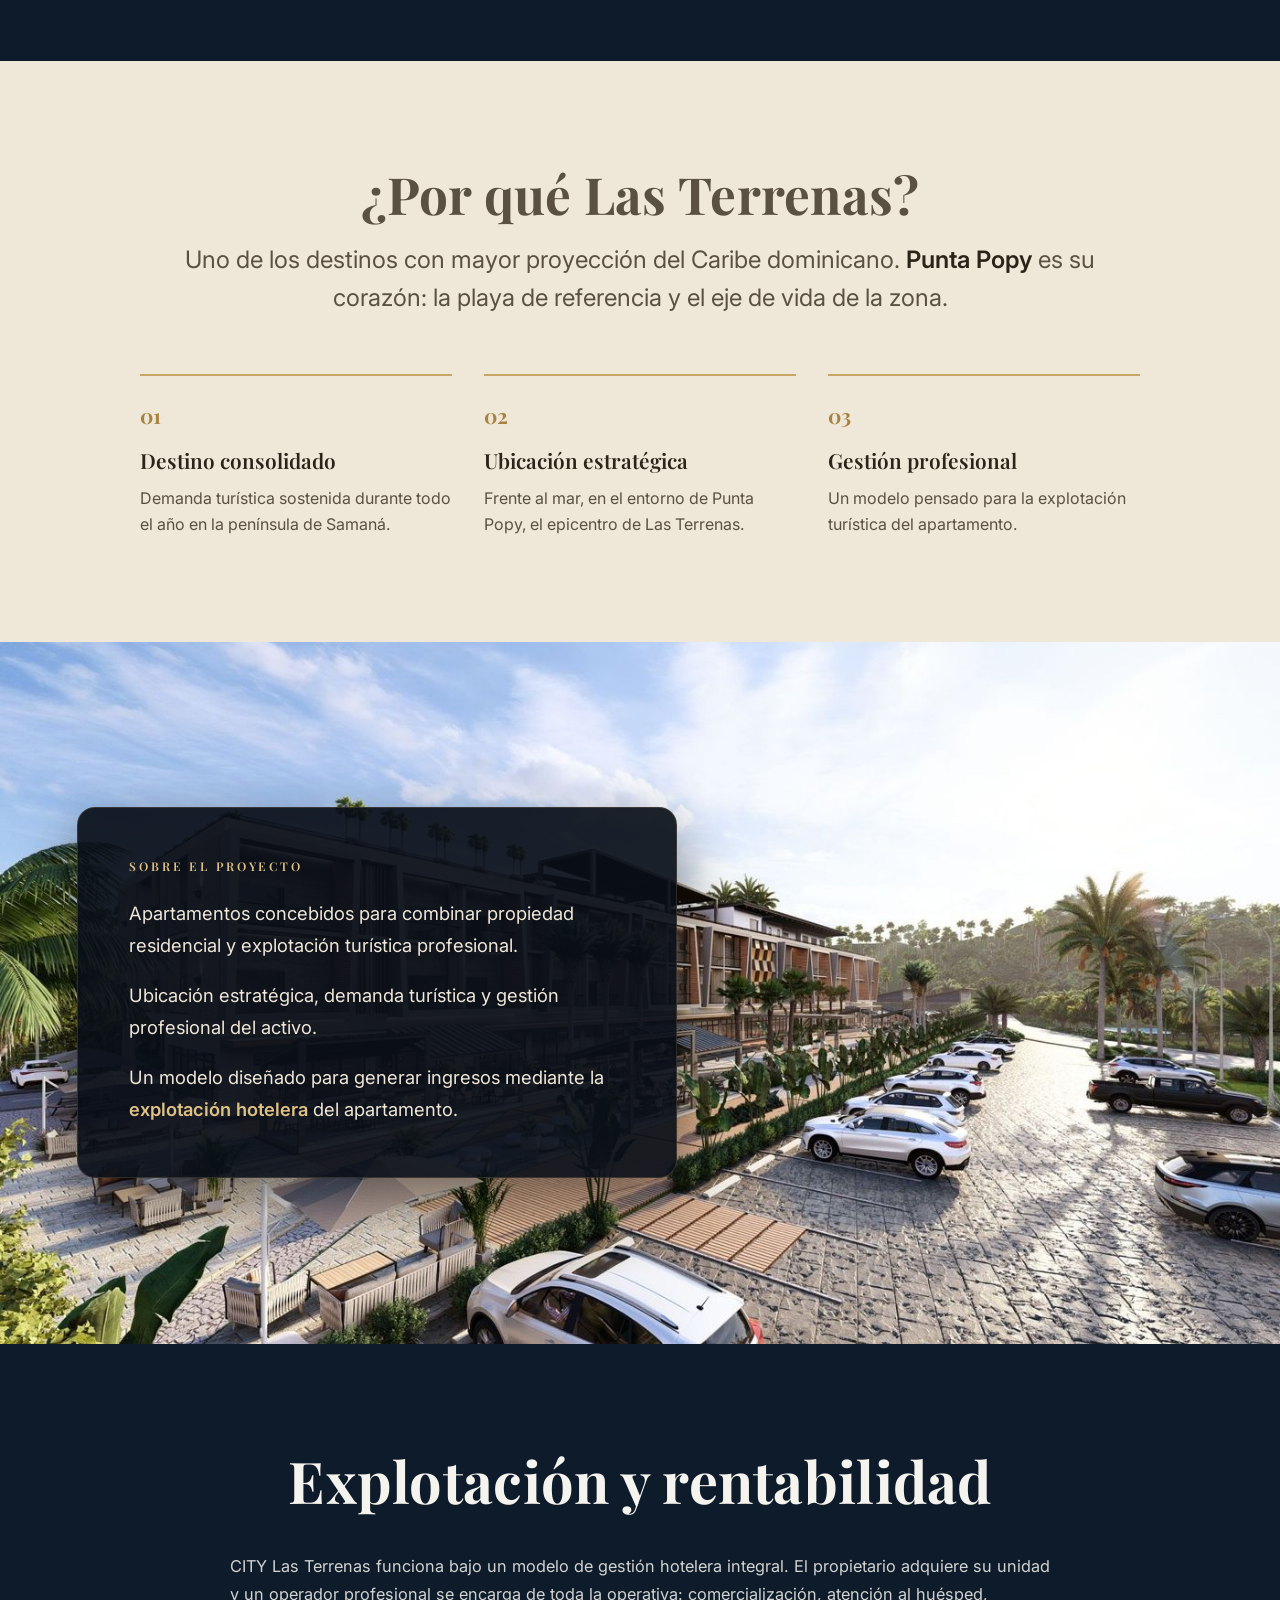
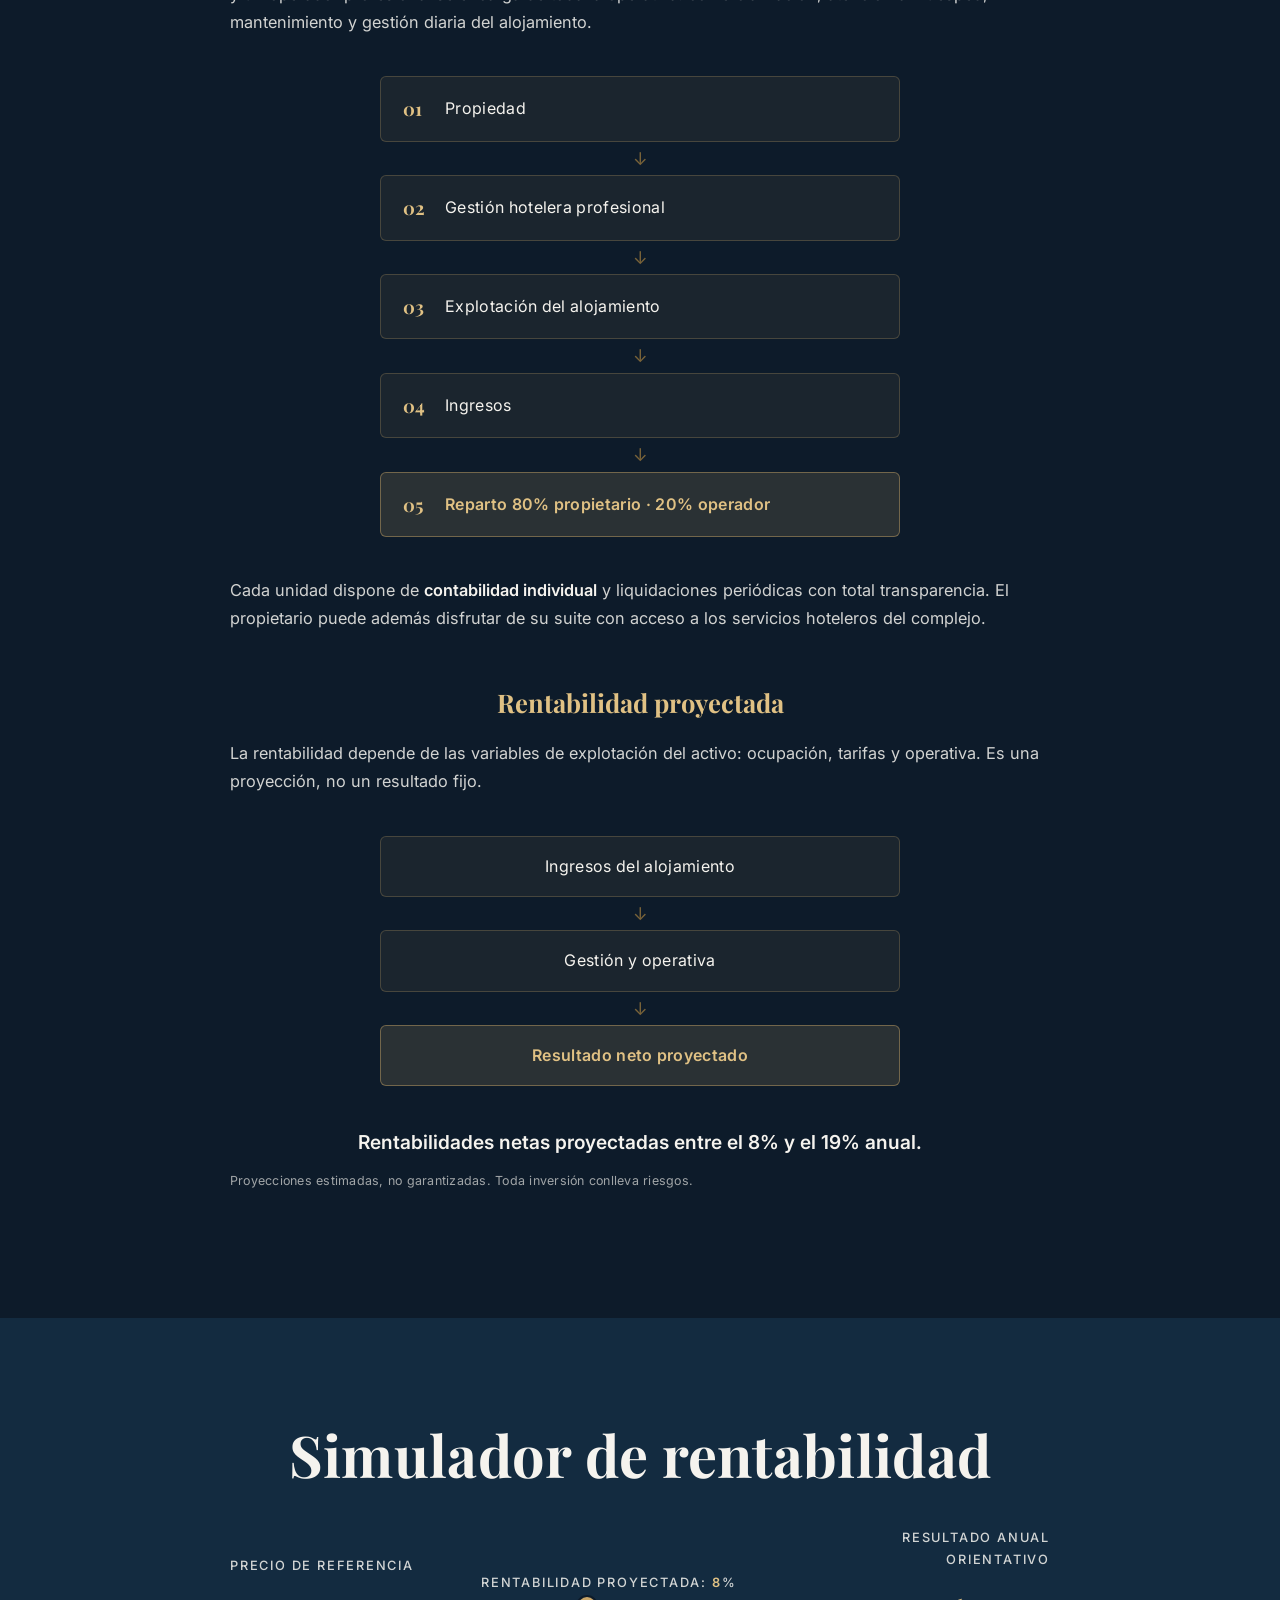
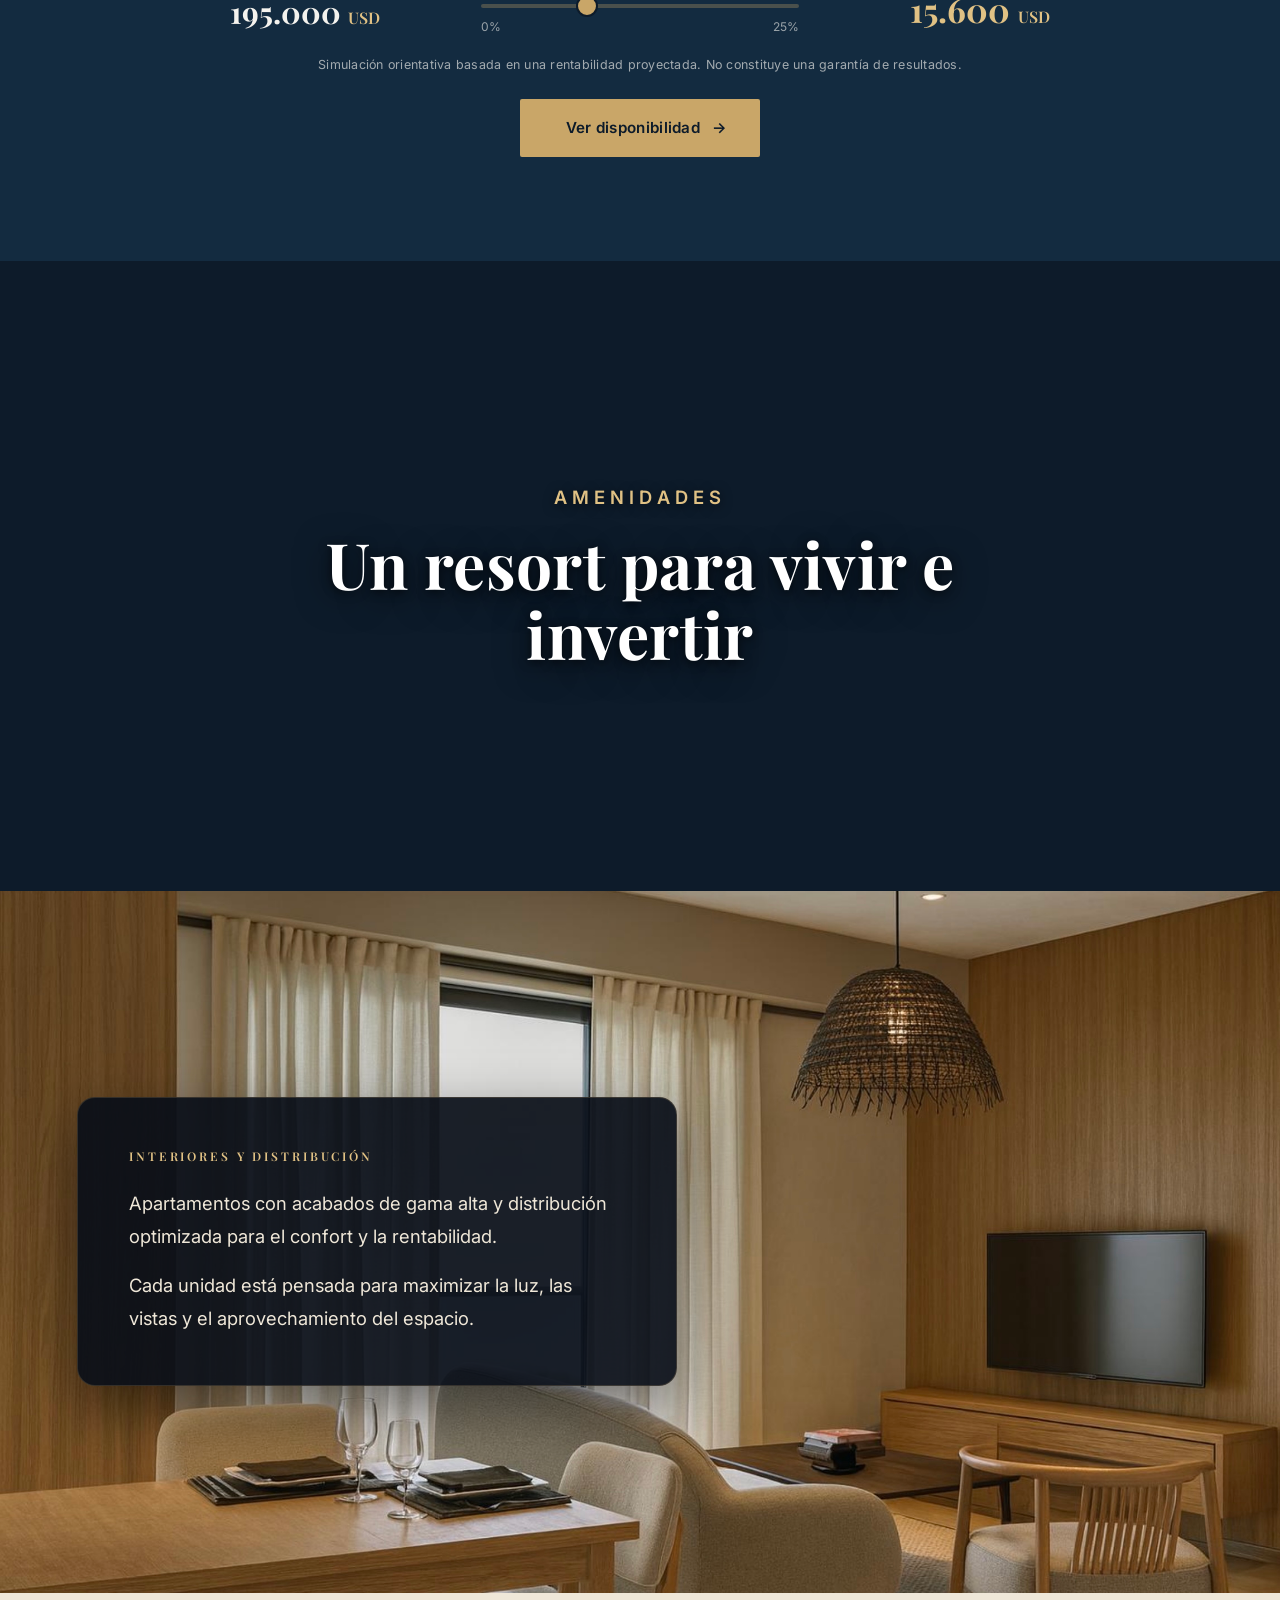
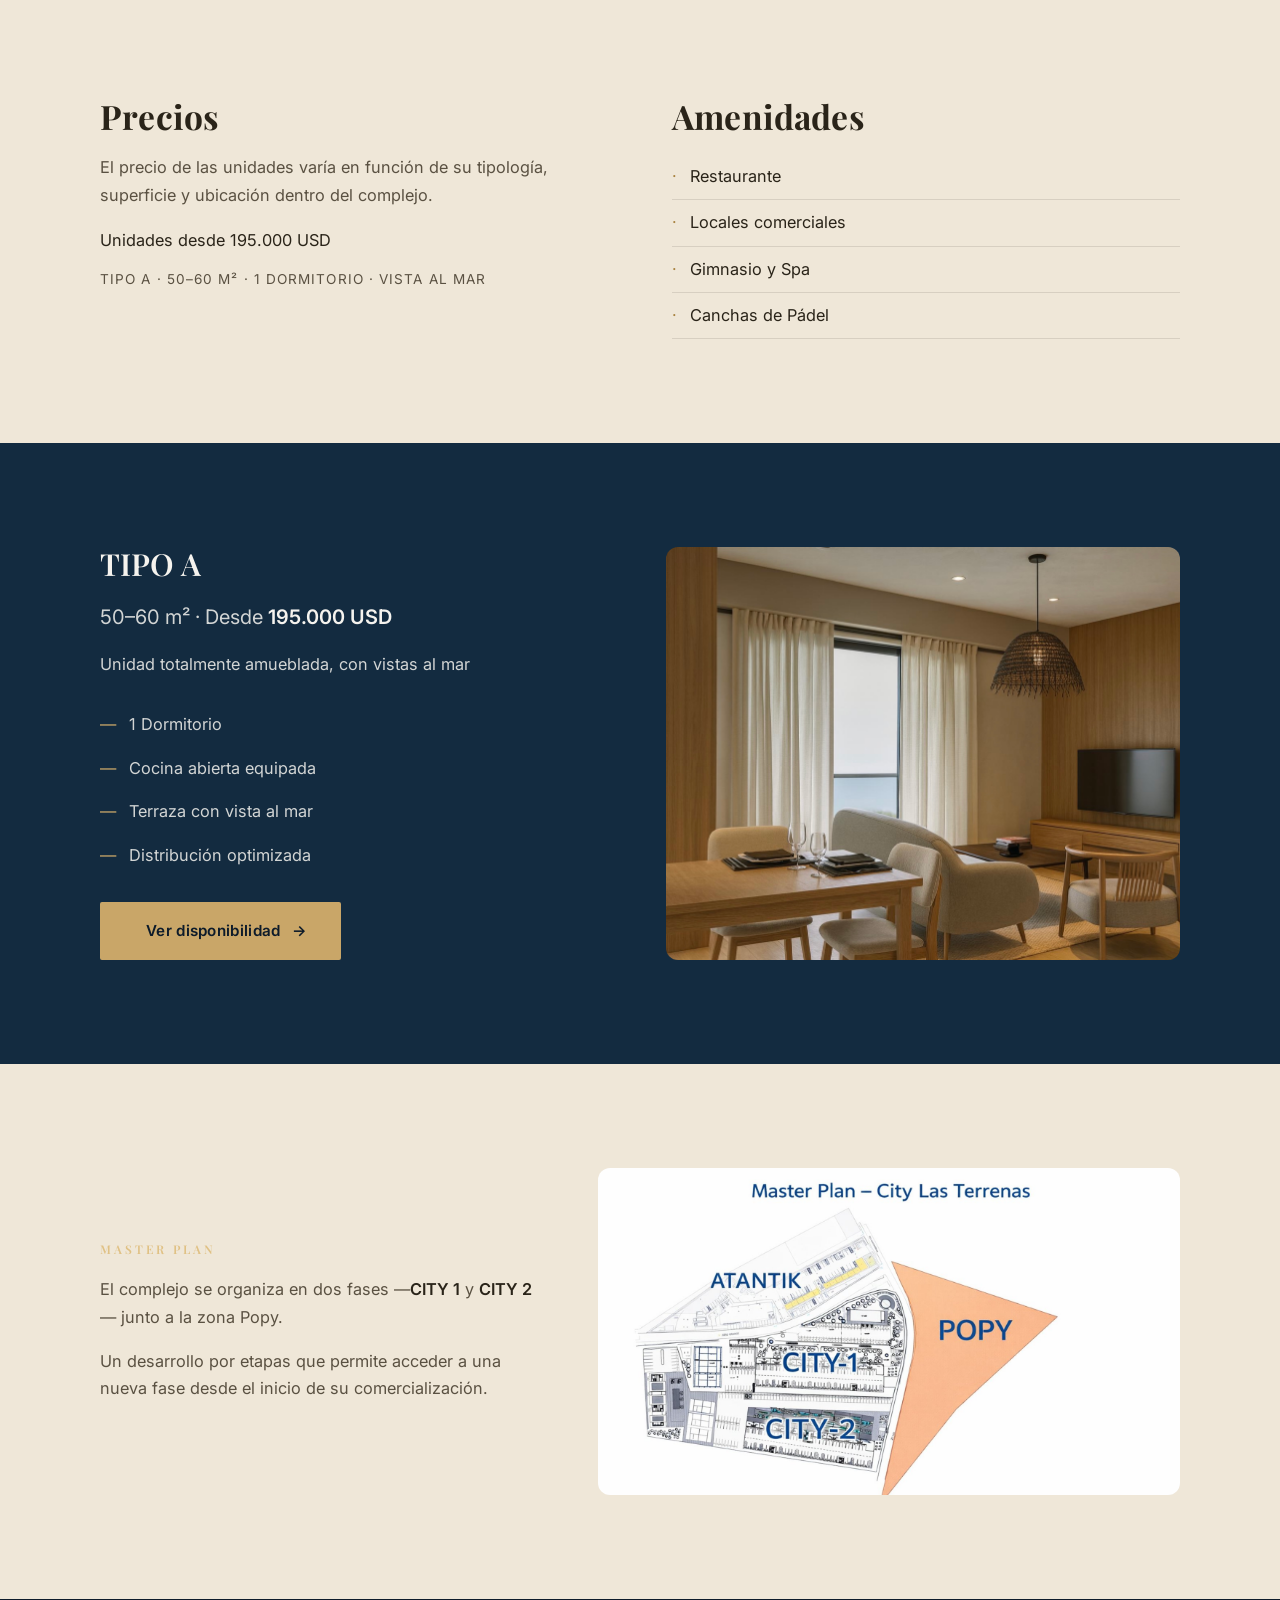
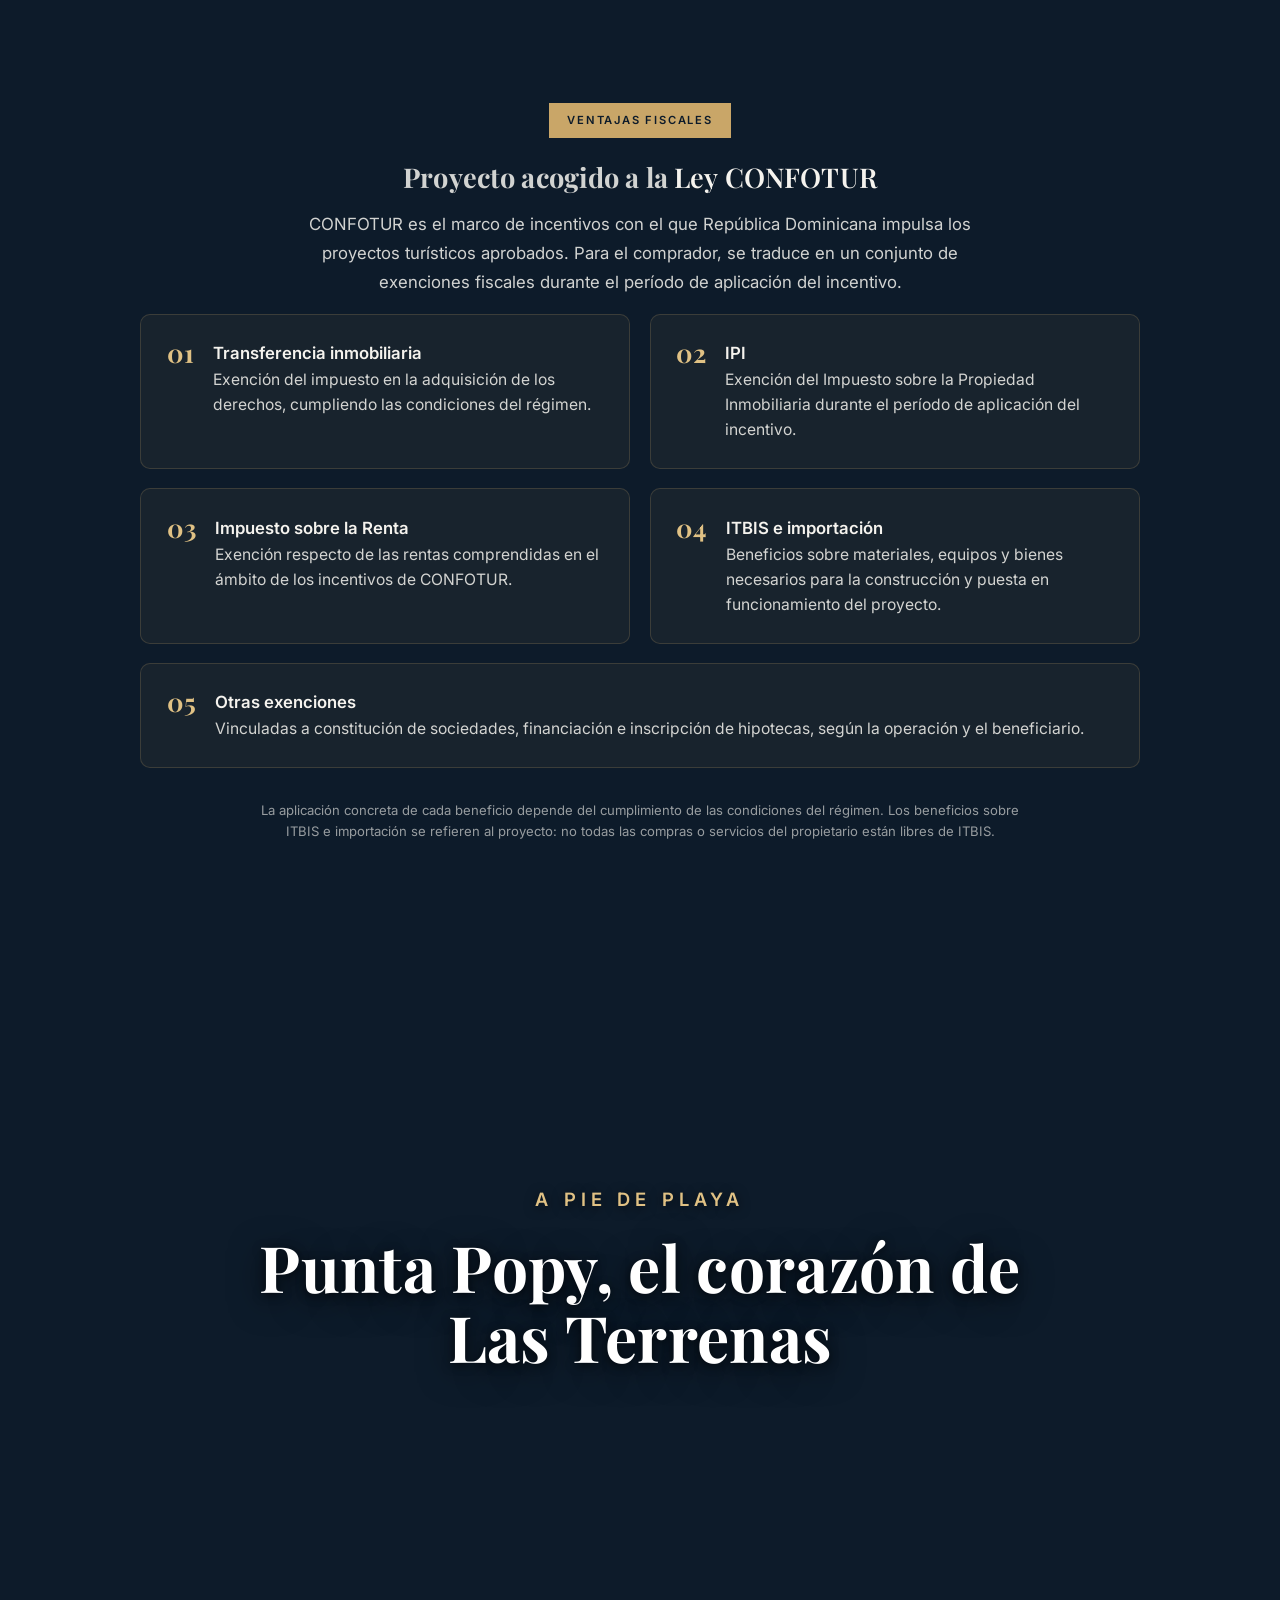
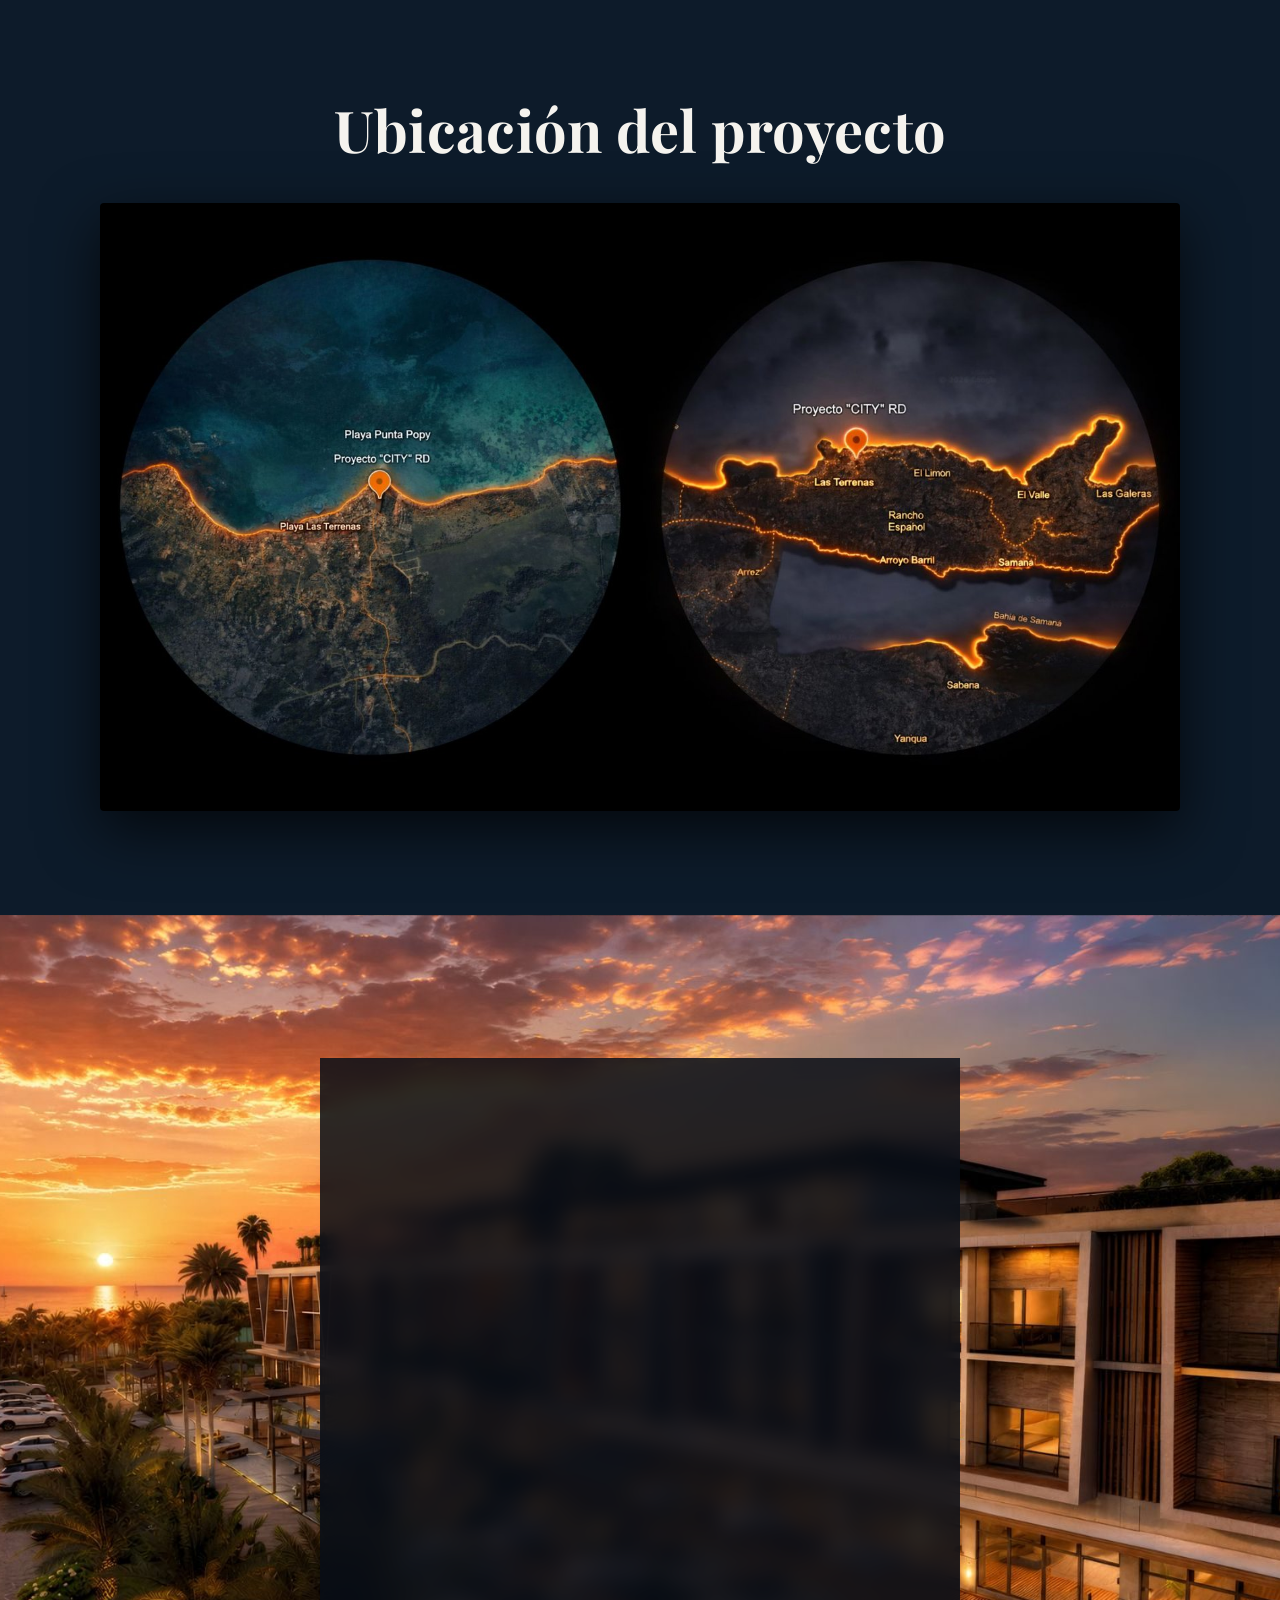
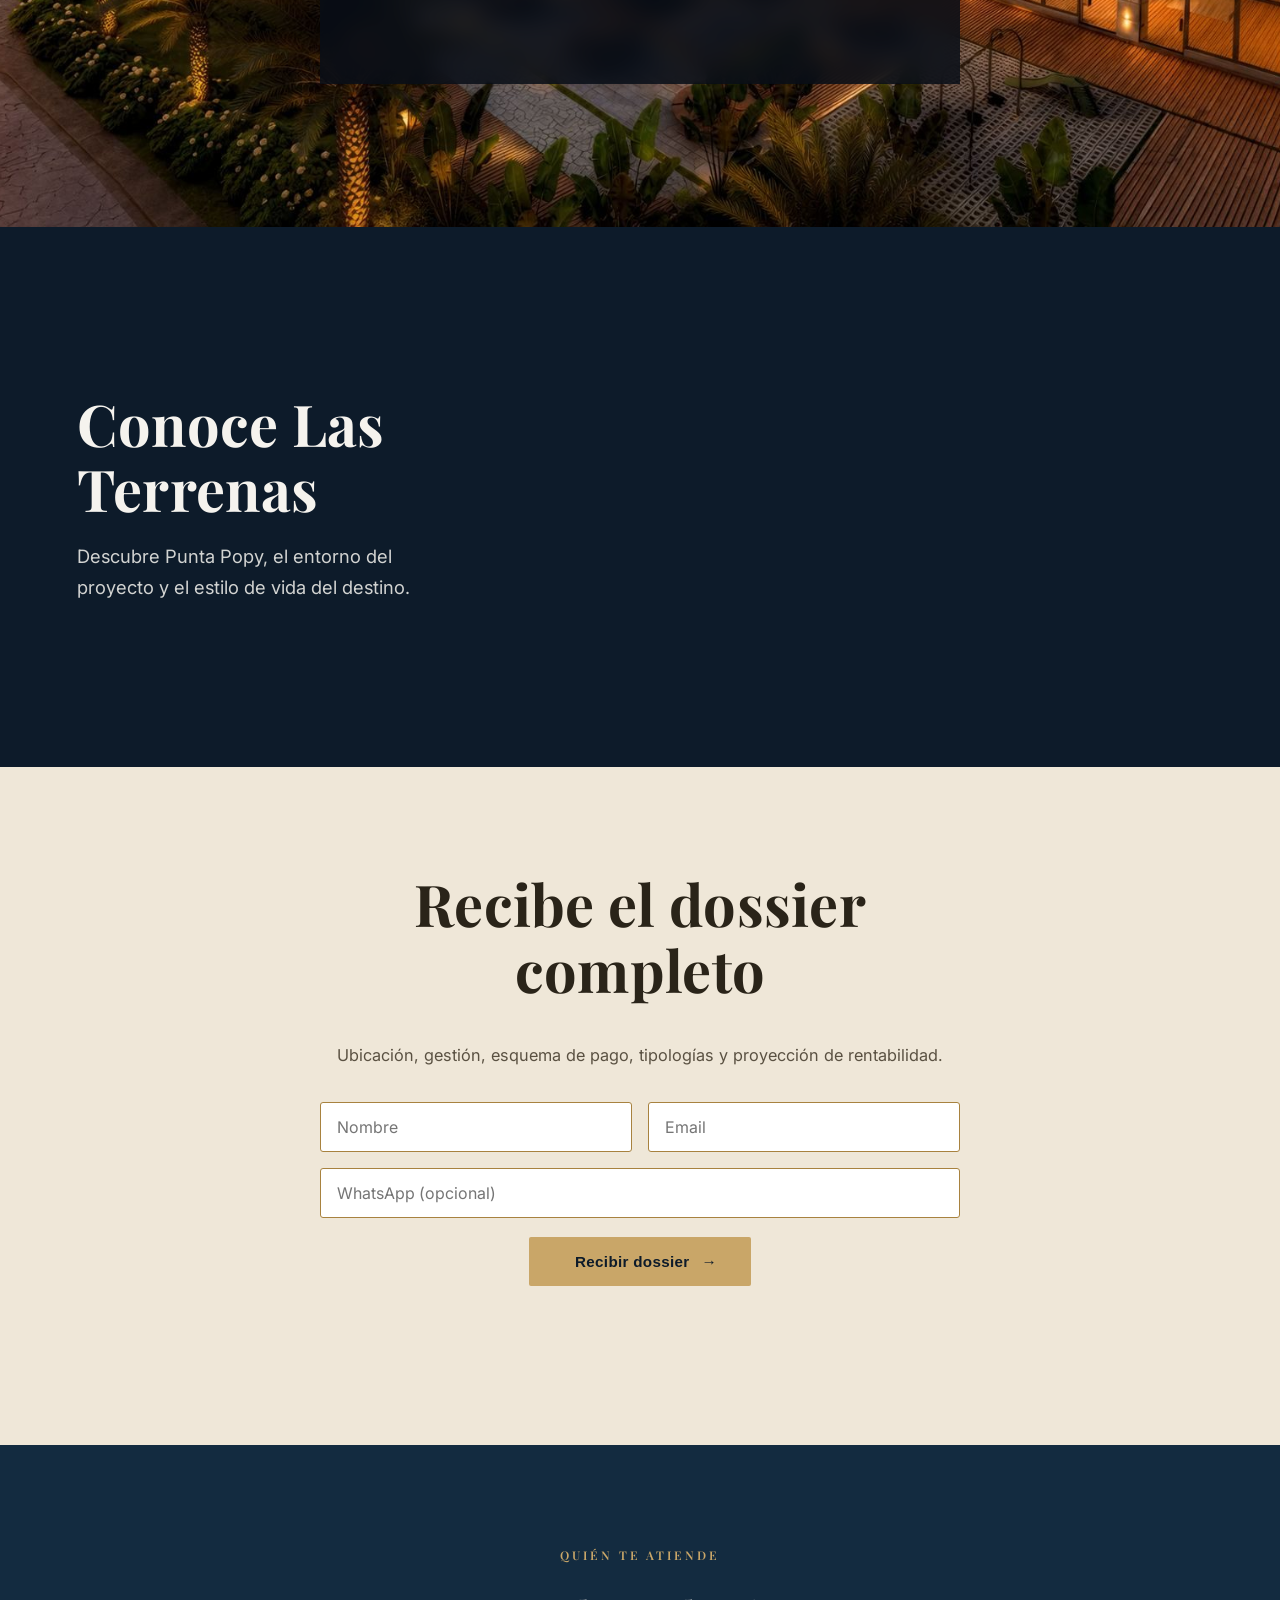
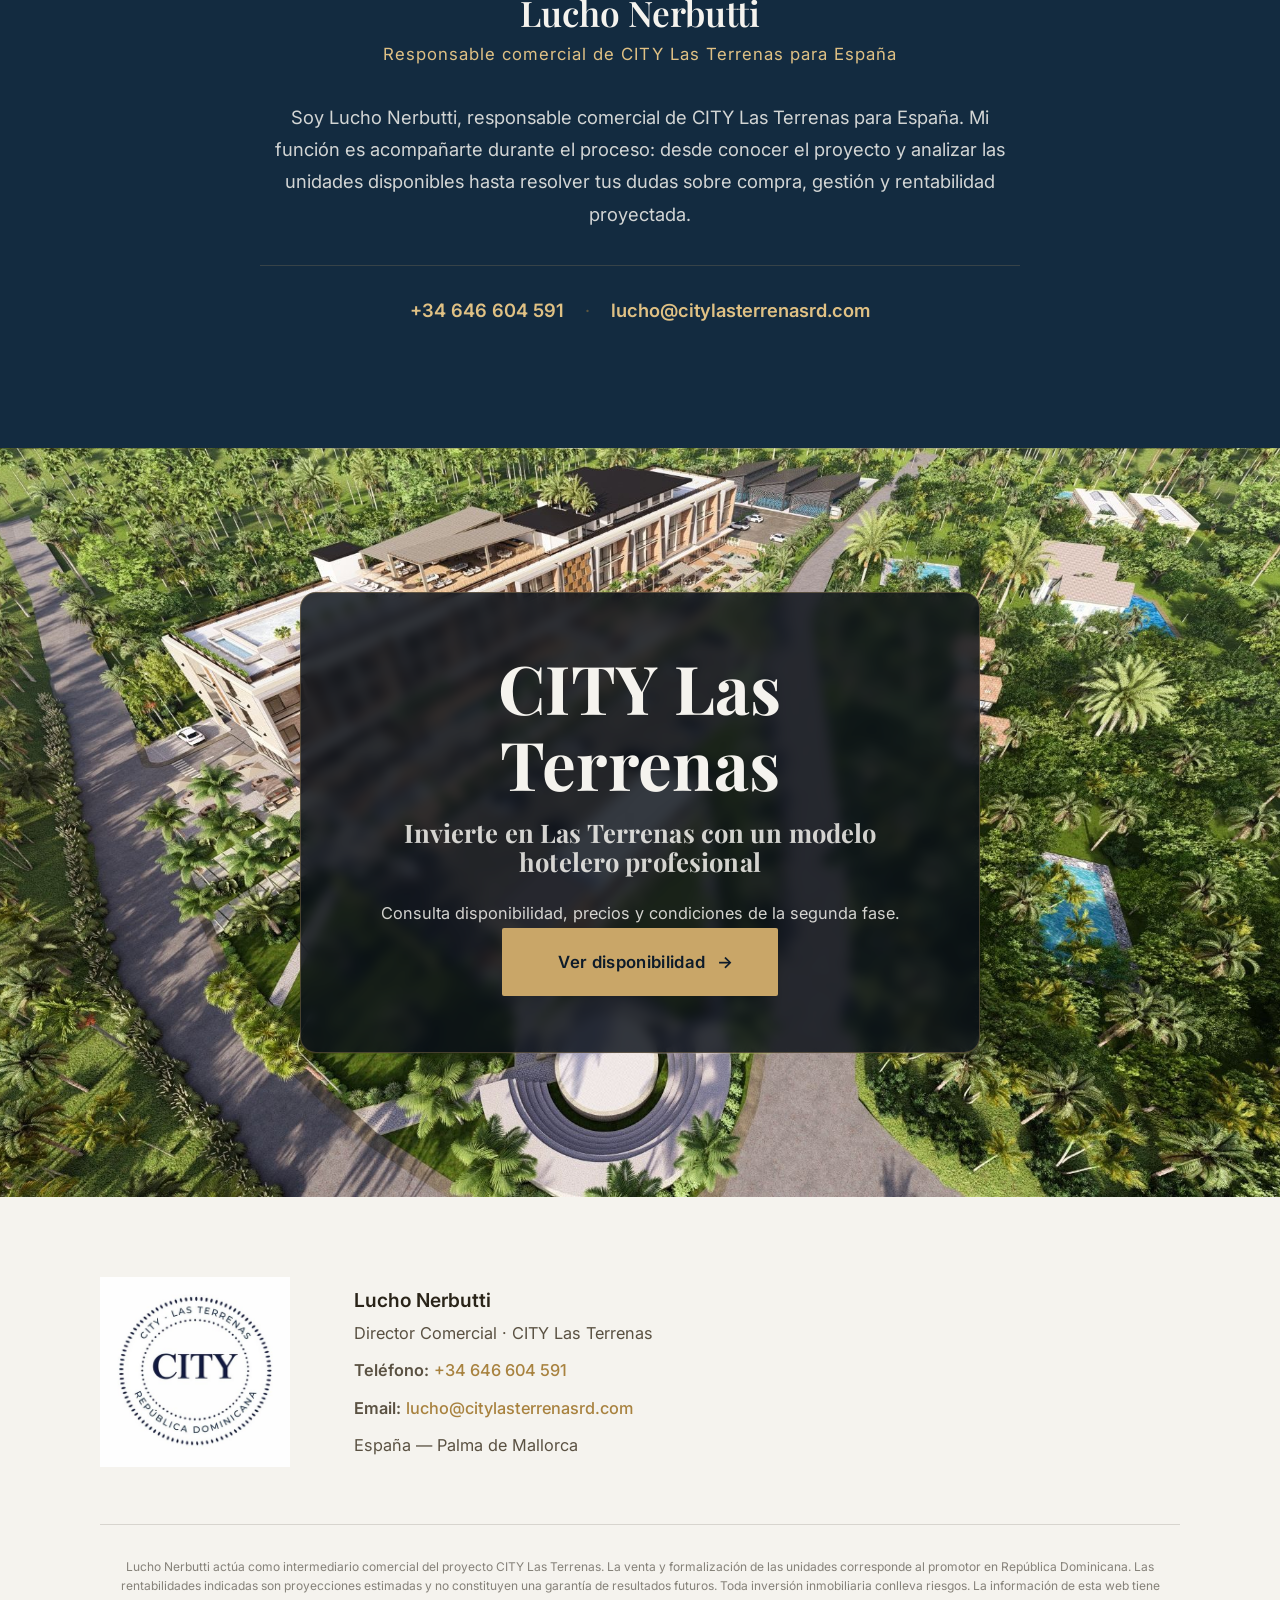
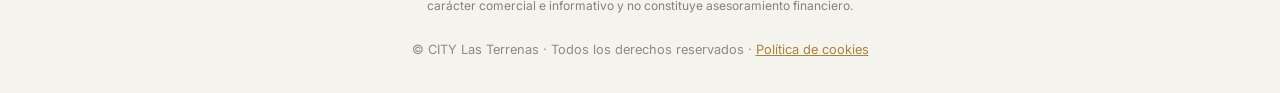
==== commit 95fa6ccb: "Add files via upload" ====
--- a/index.html
+++ b/index.html
@@ -37,7 +37,7 @@
       <li>Gestión hotelera profesional</li>
       <li>Ventajas fiscales</li>
     </ul>
-    <a class="btn btn-primary" href="https://wa.me/34646604591?text=Hola%20Lucho%2C%20he%20visto%20CITY%20Las%20Terrenas%20y%20me%20gustar%C3%ADa%20conocer%20las%20unidades%20disponibles%20de%20la%20segunda%20fase." data-wa="lead" target="_blank" rel="noopener">
+    <a class="btn btn-primary" href="https://wa.me/34646604591?text=Hola%20Lucho%2C%20he%20visto%20el%20proyecto%20de%20%22City%20Las%20Terrenas%22%20y%20me%20gustar%C3%ADa%20conocer%20las%20unidades%20que%20tienen%20disponibles." data-wa="lead" target="_blank" rel="noopener">
       <span class="btn-dot"></span>Ver disponibilidad <span class="arrow">→</span>
     </a>
   </div>
@@ -63,7 +63,7 @@
 </section>
 
 <!-- ===== INTRO (claro) ===== -->
-<section class="section light section-intro">
+<section class="section light section-intro fade-up">
   <div class="section-inner">
     <p class="intro-lead">¿Por qué Las Terrenas?</p>
     <p class="intro-body">Uno de los destinos con mayor proyección del Caribe dominicano. <strong>Punta Popy</strong> es su corazón: la playa de referencia y el eje de vida de la zona.</p>
@@ -98,7 +98,7 @@
 </section>
 
 <!-- ===== EXPLOTACIÓN Y RENTABILIDAD (oscuro) — MOVIDO: subido aquí, es el argumento nº1 ===== -->
-<section class="section dark section-content section-rentabilidad">
+<section class="section dark section-content section-rentabilidad fade-up">
   <div class="section-inner">
     <h2 class="section-title-center">Explotación y rentabilidad</h2>
     <p class="rent-intro">CITY Las Terrenas funciona bajo un modelo de gestión hotelera integral. El propietario adquiere su unidad y un operador profesional se encarga de toda la operativa: comercialización, atención al huésped, mantenimiento y gestión diaria del alojamiento.</p>
@@ -138,7 +138,7 @@
      Para eliminarla: borra desde este comentario hasta
      el comentario "FIN CALCULADORA". No afecta a nada más.
      ========================================================= -->
-<section class="section soft section-calc">
+<section class="section soft section-calc fade-up">
   <div class="section-inner calc-inner">
     <h2 class="section-title-center">Simulador de rentabilidad</h2>
     <div class="calc-grid">
@@ -158,8 +158,8 @@
     </div>
     <p class="disclaimer-inline calc-disc">Simulación orientativa basada en una rentabilidad proyectada. No constituye una garantía de resultados.</p>
     <div class="calc-cta">
-      <a class="btn btn-gold" href="https://wa.me/34646604591?text=Hola%20Lucho%2C%20me%20gustar%C3%ADa%20una%20simulaci%C3%B3n%20de%20rentabilidad%20completa%20de%20CITY%20Las%20Terrenas." data-wa="lead" target="_blank" rel="noopener">
-        <span class="btn-dot"></span>Solicitar simulación completa <span class="arrow">→</span>
+      <a class="btn btn-gold" href="https://wa.me/34646604591?text=Hola%20Lucho%2C%20he%20visto%20el%20proyecto%20de%20%22City%20Las%20Terrenas%22%20y%20me%20gustar%C3%ADa%20conocer%20las%20unidades%20que%20tienen%20disponibles." data-wa="lead" target="_blank" rel="noopener">
+        <span class="btn-dot"></span>Ver disponibilidad <span class="arrow">→</span>
       </a>
     </div>
   </div>
@@ -209,7 +209,7 @@
 </section>
 
 <!-- ===== TIPO A (soft) ===== -->
-<section class="section soft section-tipo-a">
+<section class="section soft section-tipo-a fade-up">
   <div class="section-inner tipo-a-inner">
     <div class="tipo-a-text">
       <p class="tipo-a-label"><strong>TIPO A</strong></p>
@@ -221,7 +221,7 @@
         <li>Terraza con vista al mar</li>
         <li>Distribución optimizada</li>
       </ul>
-      <a class="btn btn-gold" href="https://wa.me/34646604591?text=Hola%20Lucho%2C%20me%20interesa%20el%20apartamento%20Tipo%20A%20de%20CITY%20Las%20Terrenas.%20%C2%BFMe%20pasas%20la%20disponibilidad%3F" data-wa="lead" target="_blank" rel="noopener">
+      <a class="btn btn-gold" href="https://wa.me/34646604591?text=Hola%20Lucho%2C%20he%20visto%20el%20proyecto%20de%20%22City%20Las%20Terrenas%22%20y%20me%20gustar%C3%ADa%20conocer%20las%20unidades%20que%20tienen%20disponibles." data-wa="lead" target="_blank" rel="noopener">
         <span class="btn-dot"></span>Ver disponibilidad <span class="arrow">→</span>
       </a>
     </div>
@@ -230,7 +230,7 @@
 </section>
 
 <!-- ===== MASTER PLAN (oscuro) ===== -->
-<section class="section light section-masterplan">
+<section class="section light section-masterplan fade-up">
   <div class="section-inner masterplan-inner">
     <div class="masterplan-text">
       <h2 class="eyebrow">Master plan</h2>
@@ -268,7 +268,7 @@
 </section>
 
 <!-- ===== UBICACIÓN (negro, full-bleed) ===== -->
-<section class="section-ubicacion">
+<section class="section-ubicacion fade-up">
   <h2 class="section-title-center ubicacion-title">Ubicación del proyecto</h2>
   <div class="mapa-wrap">
     <img src="/assets/mapa-ubicacion.jpg" alt="Ubicación de City Las Terrenas en República Dominicana" loading="lazy">
@@ -285,7 +285,7 @@
     <p>Una entrada en etapa temprana de comercialización, con condiciones de acceso ventajosas.</p>
     <p class="promo-cierre">Consulta las unidades disponibles de la segunda fase.</p>
     <p class="promo-cta">
-      <a class="btn btn-gold" href="https://wa.me/34646604591?text=Hola%20Lucho%2C%20he%20visto%20CITY%20Las%20Terrenas%20y%20me%20gustar%C3%ADa%20conocer%20las%20unidades%20disponibles%20de%20la%20segunda%20fase." data-wa="lead" target="_blank" rel="noopener">
+      <a class="btn btn-gold" href="https://wa.me/34646604591?text=Hola%20Lucho%2C%20he%20visto%20el%20proyecto%20de%20%22City%20Las%20Terrenas%22%20y%20me%20gustar%C3%ADa%20conocer%20las%20unidades%20que%20tienen%20disponibles." data-wa="lead" target="_blank" rel="noopener">
         <span class="btn-dot"></span>Ver disponibilidad <span class="arrow">→</span>
       </a>
     </p>
@@ -299,12 +299,12 @@
     <p class="video-sub">Descubre Punta Popy, el entorno del proyecto y el estilo de vida del destino.</p>
   </div>
   <div class="video-split-media">
-    <iframe id="city-video" src="https://www.youtube-nocookie.com/embed/1BBDeXpoS_s?enablejsapi=1&mute=1&playsinline=1&rel=0" title="City Las Terrenas" frameborder="0" allow="accelerometer; autoplay; clipboard-write; encrypted-media; gyroscope; picture-in-picture" allowfullscreen loading="lazy"></iframe>
+    <iframe id="city-video" src="https://www.youtube-nocookie.com/embed/1BBDeXpoS_s?enablejsapi=1&mute=1&playsinline=1&rel=0&loop=1&playlist=1BBDeXpoS_s&controls=1" title="City Las Terrenas" frameborder="0" allow="accelerometer; autoplay; clipboard-write; encrypted-media; gyroscope; picture-in-picture" allowfullscreen loading="lazy"></iframe>
   </div>
 </section>
 
 <!-- ===== DOSSIER (claro) — descarga directa del PDF ===== -->
-<section class="section light section-content section-dossier" style="text-align:center">
+<section class="section light section-content section-dossier fade-up" style="text-align:center">
   <div class="section-inner">
     <h2 class="section-title-center">Recibe el dossier completo</h2>
     <p>Ubicación, gestión, esquema de pago, tipologías y proyección de rentabilidad.</p>
@@ -324,14 +324,14 @@
 
 
 <!-- ===== BLOQUE PERSONAL LUCHO (soft) ===== -->
-<section class="section soft section-lucho">
+<section class="section soft section-lucho fade-up">
   <div class="section-inner lucho-inner">
     <h2 class="eyebrow">Quién te atiende</h2>
     <p class="lucho-nombre"><strong>Lucho Nerbutti</strong></p>
     <p class="lucho-cargo">Responsable comercial de CITY Las Terrenas para España</p>
     <p>Soy Lucho Nerbutti, responsable comercial de CITY Las Terrenas para España. Mi función es acompañarte durante el proceso: desde conocer el proyecto y analizar las unidades disponibles hasta resolver tus dudas sobre compra, gestión y rentabilidad proyectada.</p>
     <p class="lucho-contacto">
-      <a href="https://wa.me/34646604591?text=Hola%20Lucho%2C%20he%20visto%20CITY%20Las%20Terrenas%20y%20me%20gustar%C3%ADa%20conocer%20las%20unidades%20disponibles%20de%20la%20segunda%20fase." data-wa="lead" target="_blank" rel="noopener">+34 646 604 591</a>
+      <a href="https://wa.me/34646604591?text=Hola%20Lucho%2C%20he%20visto%20el%20proyecto%20de%20%22City%20Las%20Terrenas%22%20y%20me%20gustar%C3%ADa%20conocer%20las%20unidades%20que%20tienen%20disponibles." data-wa="lead" target="_blank" rel="noopener">+34 646 604 591</a>
       <span class="lucho-sep">·</span>
       <a href="mailto:lucho@citylasterrenasrd.com">lucho@citylasterrenasrd.com</a>
     </p>
@@ -344,7 +344,7 @@
     <h2 class="cierre-title">CITY Las Terrenas</h2>
     <p class="cierre-lead">Invierte en Las Terrenas con un modelo hotelero profesional</p>
     <p class="cierre-p1">Consulta disponibilidad, precios y condiciones de la segunda fase.</p>
-    <p class="cierre-cta"><a class="btn btn-close" href="https://wa.me/34646604591?text=Hola%20Lucho%2C%20he%20visto%20CITY%20Las%20Terrenas%20y%20me%20gustar%C3%ADa%20conocer%20las%20unidades%20disponibles%20de%20la%20segunda%20fase." data-wa="lead" target="_blank" rel="noopener"><span class="btn-dot"></span>Ver disponibilidad <span class="arrow">→</span></a></p>
+    <p class="cierre-cta"><a class="btn btn-close" href="https://wa.me/34646604591?text=Hola%20Lucho%2C%20he%20visto%20el%20proyecto%20de%20%22City%20Las%20Terrenas%22%20y%20me%20gustar%C3%ADa%20conocer%20las%20unidades%20que%20tienen%20disponibles." data-wa="lead" target="_blank" rel="noopener"><span class="btn-dot"></span>Ver disponibilidad <span class="arrow">→</span></a></p>
   </div>
 </section>
 
@@ -427,7 +427,7 @@
 </footer>
 
 <!-- ===== WHATSAPP FLOTANTE ===== -->
-<a class="wa-float" href="https://wa.me/34646604591?text=Hola%20Lucho%2C%20he%20visto%20CITY%20Las%20Terrenas%20y%20me%20gustar%C3%ADa%20conocer%20las%20unidades%20disponibles%20de%20la%20segunda%20fase." data-wa="lead" target="_blank" rel="noopener" aria-label="Contactar por WhatsApp">
+<a class="wa-float" href="https://wa.me/34646604591?text=Hola%20Lucho%2C%20he%20visto%20el%20proyecto%20de%20%22City%20Las%20Terrenas%22%20y%20me%20gustar%C3%ADa%20conocer%20las%20unidades%20que%20tienen%20disponibles." data-wa="lead" target="_blank" rel="noopener" aria-label="Contactar por WhatsApp">
   <svg viewBox="0 0 448 512" xmlns="http://www.w3.org/2000/svg"><path d="M380.9 97.1C339 55.1 283.2 32 223.9 32c-122.4 0-222 99.6-222 222 0 39.1 10.2 77.3 29.6 111L0 480l117.7-30.9c32.4 17.7 68.9 27 106.1 27h.1c122.3 0 224.1-99.6 224.1-222 0-59.3-25.2-115-67.1-157zm-157 341.6c-33.2 0-65.7-8.9-94-25.7l-6.7-4-69.8 18.3L72 359.2l-4.4-7c-18.5-29.4-28.2-63.3-28.2-98.2 0-101.7 82.8-184.5 184.6-184.5 49.3 0 95.6 19.2 130.4 54.1 34.8 34.9 56.2 81.2 56.1 130.5 0 101.8-84.9 184.6-186.6 184.6zm101.2-138.2c-5.5-2.8-32.8-16.2-37.9-18-5.1-1.9-8.8-2.8-12.5 2.8-3.7 5.6-14.3 18-17.6 21.8-3.2 3.7-6.5 4.2-12 1.4-32.6-16.3-54-29.1-75.5-66-5.7-9.8 5.7-9.1 16.3-30.3 1.8-3.7.9-6.9-.5-9.7-1.4-2.8-12.5-30.1-17.1-41.2-4.5-10.8-9.1-9.3-12.5-9.5-3.2-.2-6.9-.2-10.6-.2-3.7 0-9.7 1.4-14.8 6.9-5.1 5.6-19.4 19-19.4 46.3 0 27.3 19.9 53.7 22.6 57.4 2.8 3.7 39.1 59.7 94.8 83.8 35.2 15.2 49 16.5 66.6 13.9 10.7-1.6 32.8-13.4 37.4-26.4 4.6-13 4.6-24.1 3.2-26.4-1.3-2.5-5-3.9-10.5-6.6z"/></svg>
 </a>
 
@@ -522,6 +522,24 @@
     }
     /* El enlace sigue su curso normal (abre WhatsApp) en cualquier caso. */
   });
+})();
+</script>
+
+<script>
+/* ===== Vídeo: play al entrar en viewport (mudo, en bucle), pausa al salir ===== */
+(function () {
+  var iframe = document.getElementById('city-video');
+  if (!iframe || !('IntersectionObserver' in window)) return;
+  function cmd(func) {
+    iframe.contentWindow.postMessage(JSON.stringify({event:'command',func:func,args:''}), '*');
+  }
+  var io = new IntersectionObserver(function (entries) {
+    entries.forEach(function (e) {
+      if (e.isIntersecting) { cmd('playVideo'); }
+      else { cmd('pauseVideo'); }
+    });
+  }, { threshold: 0.5 });
+  io.observe(iframe);
 })();
 </script>
 
@@ -602,21 +620,6 @@
     entries.forEach(e => { if (e.isIntersecting) e.target.classList.add('visible'); });
   }, { threshold: 0.15 });
   els.forEach(el => obs.observe(el));
-
-  /* Autoplay del vídeo al llegar por scroll (silenciado) */
-  const vid = document.getElementById('city-video');
-  if (vid) {
-    let played = false;
-    const vObs = new IntersectionObserver((entries) => {
-      entries.forEach(e => {
-        if (e.isIntersecting && !played) {
-          vid.contentWindow.postMessage('{"event":"command","func":"playVideo","args":""}', '*');
-          played = true;
-        }
-      });
-    }, { threshold: 0.5 });
-    vObs.observe(vid);
-  }
 });
 </script>
 </body>
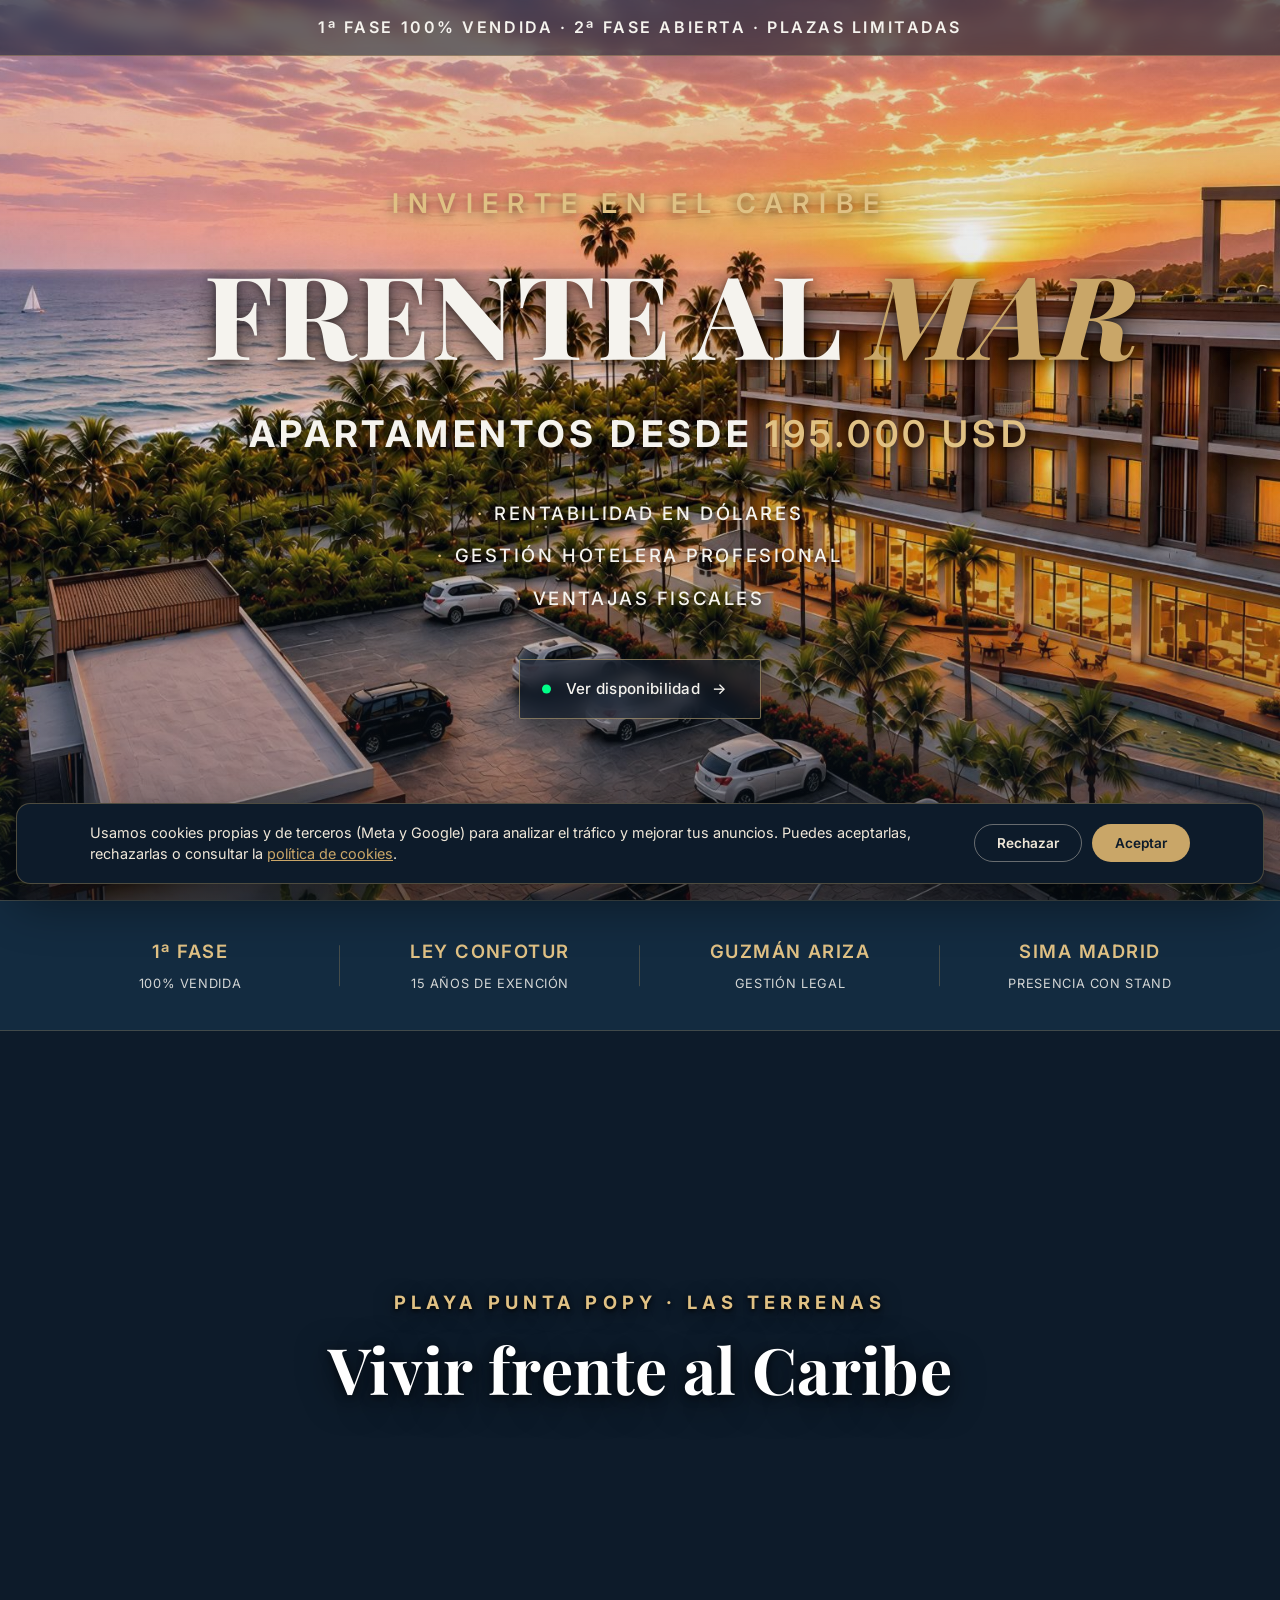
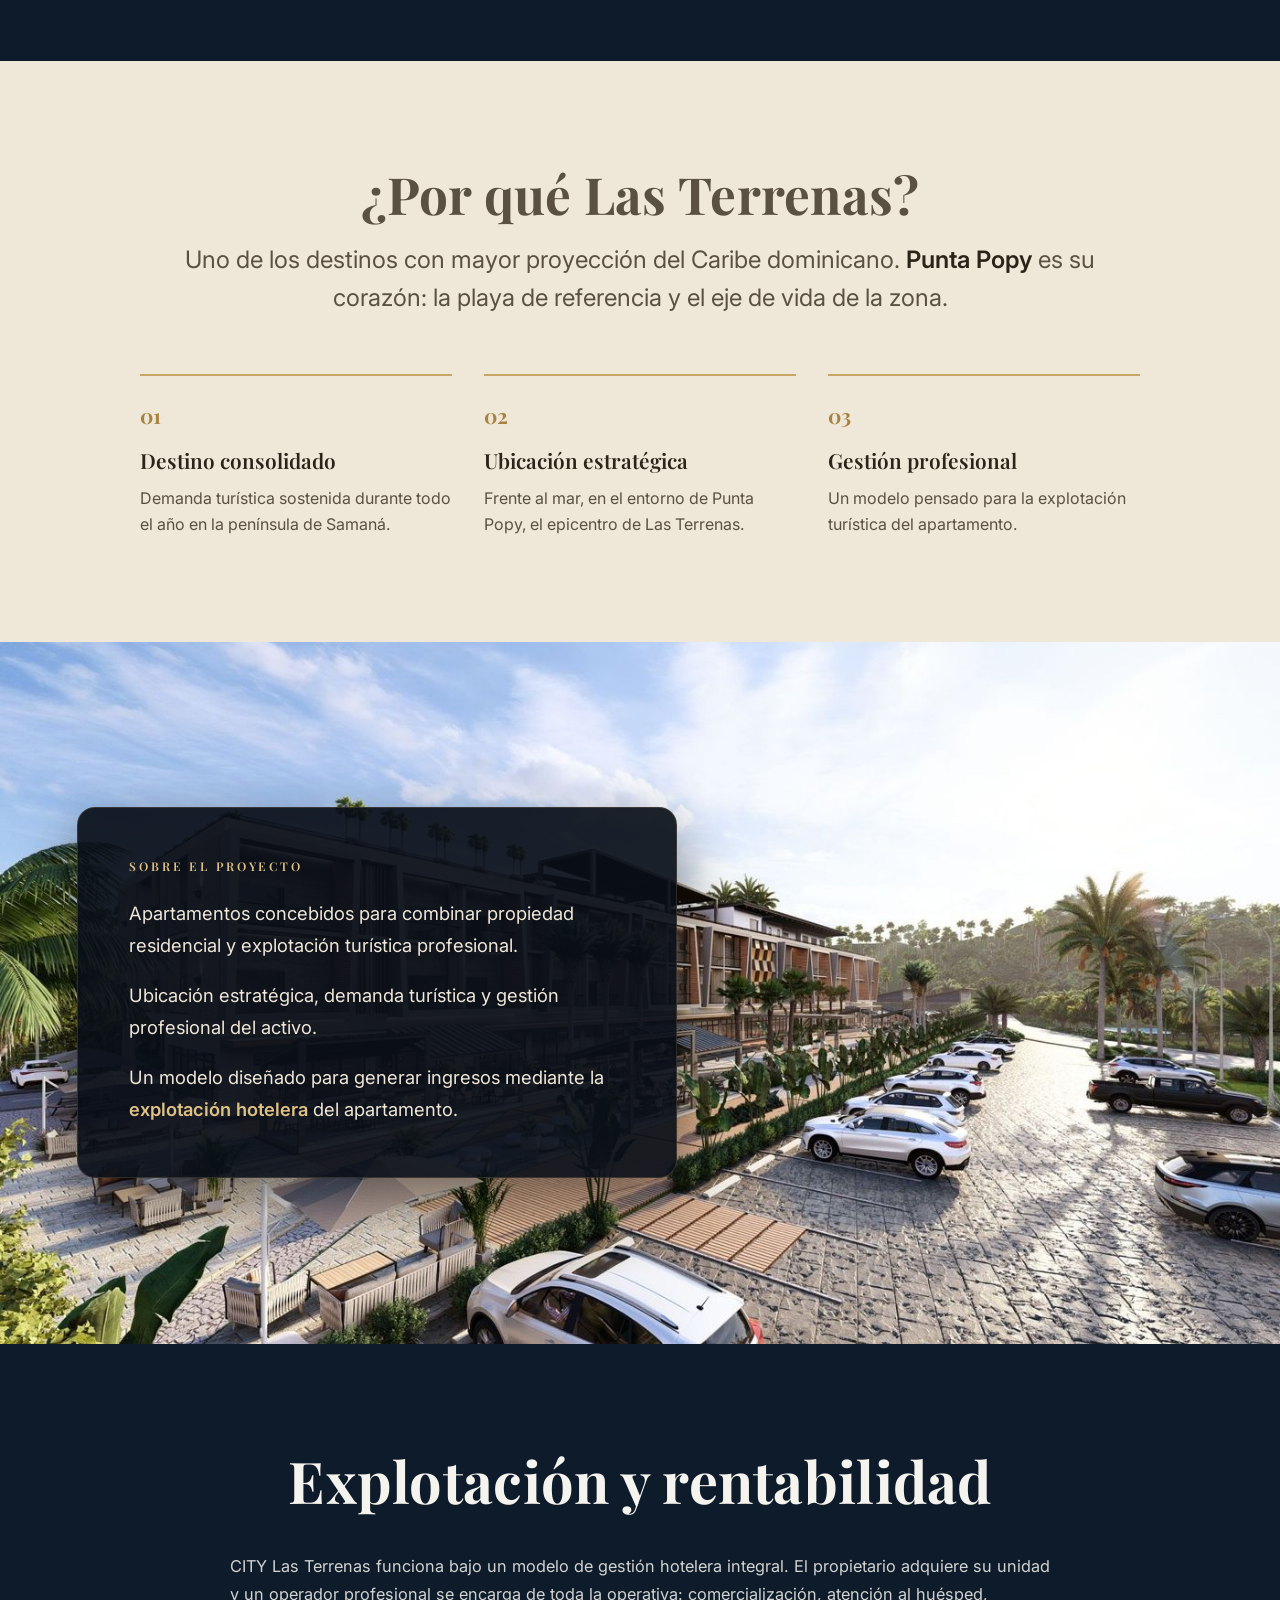
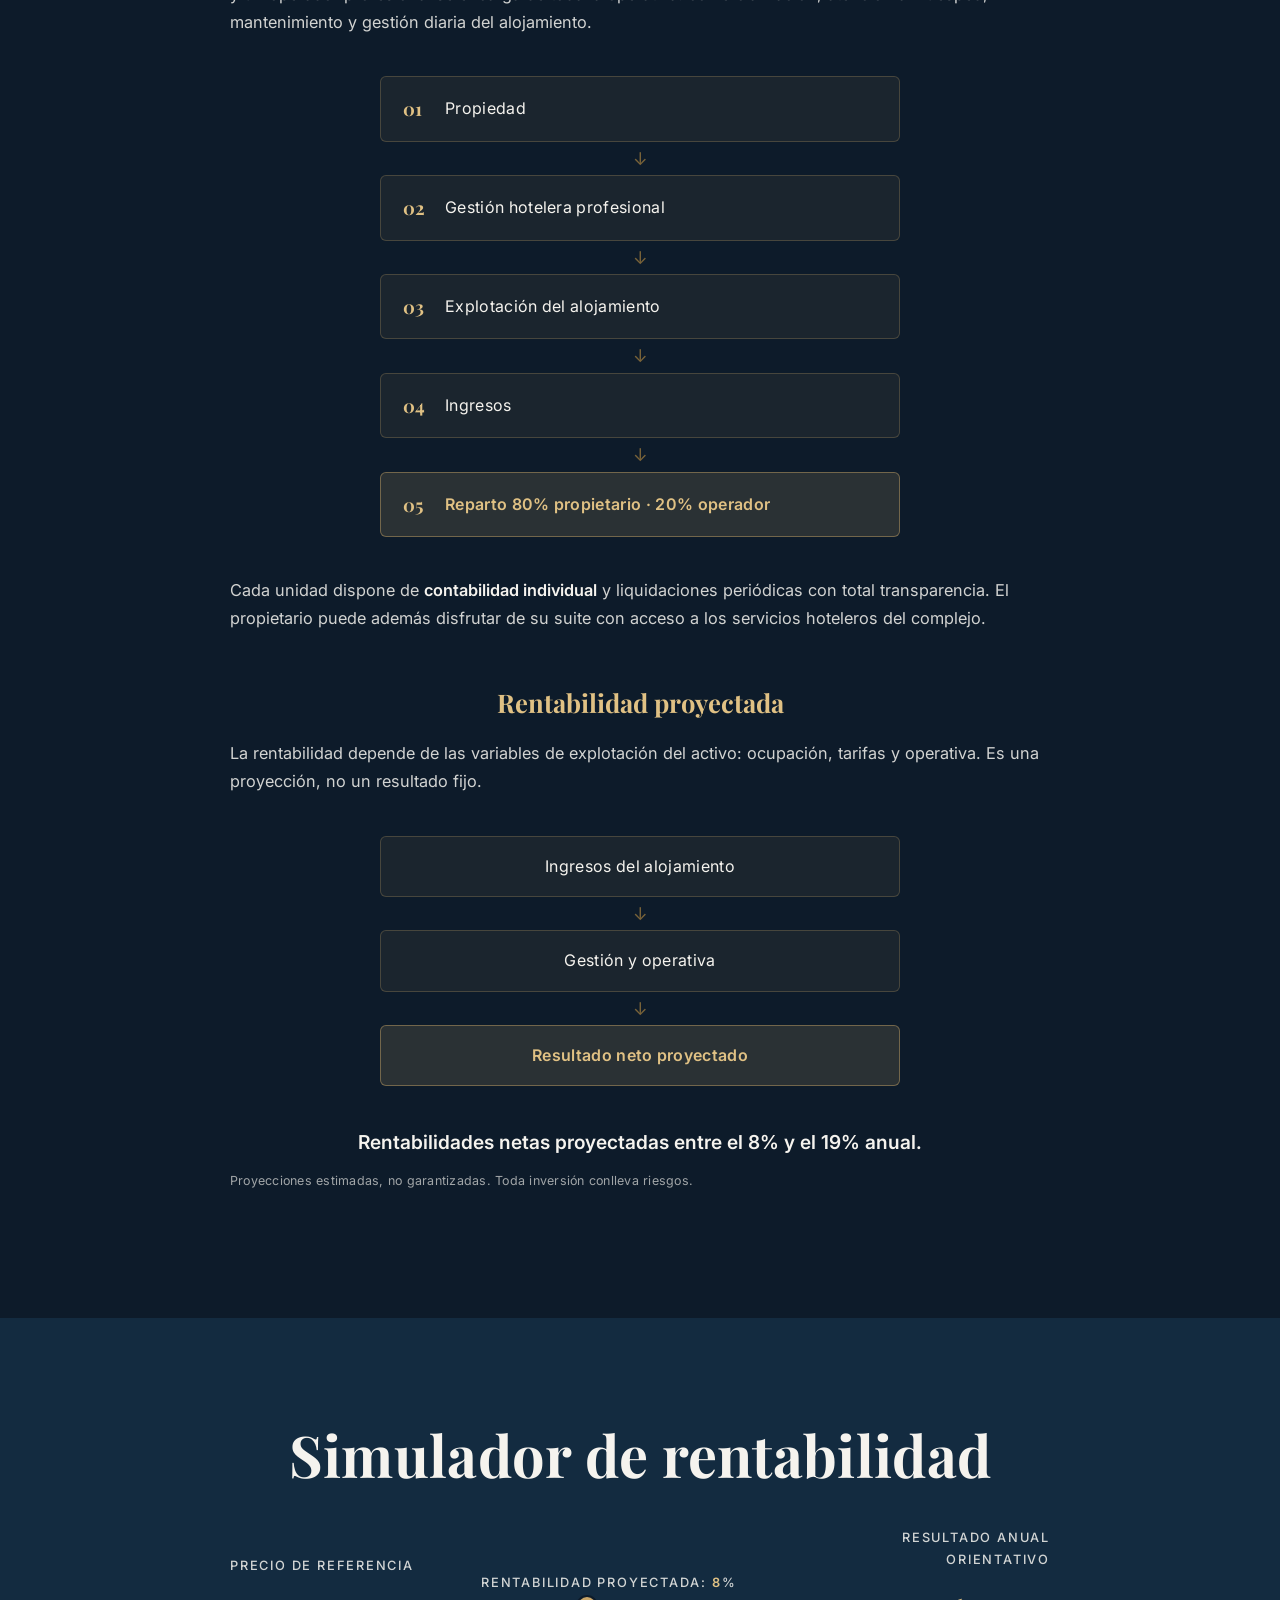
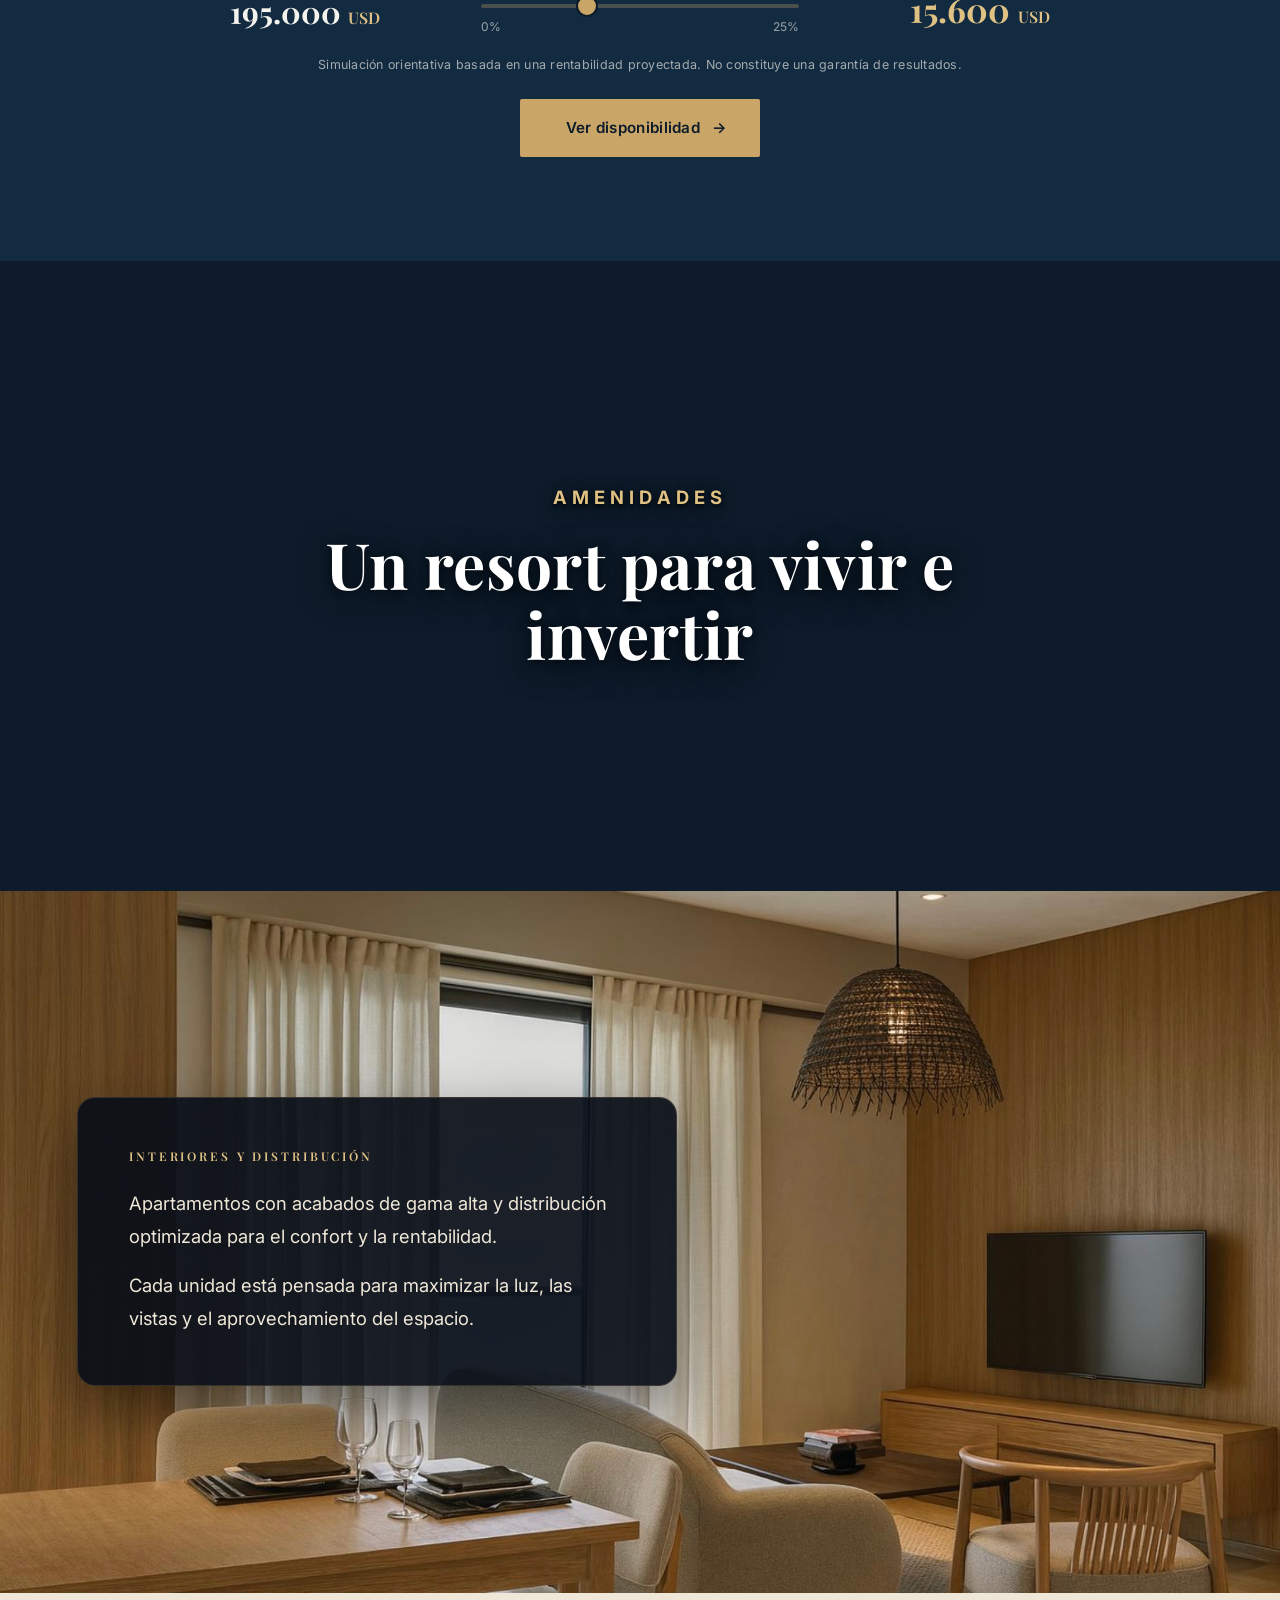
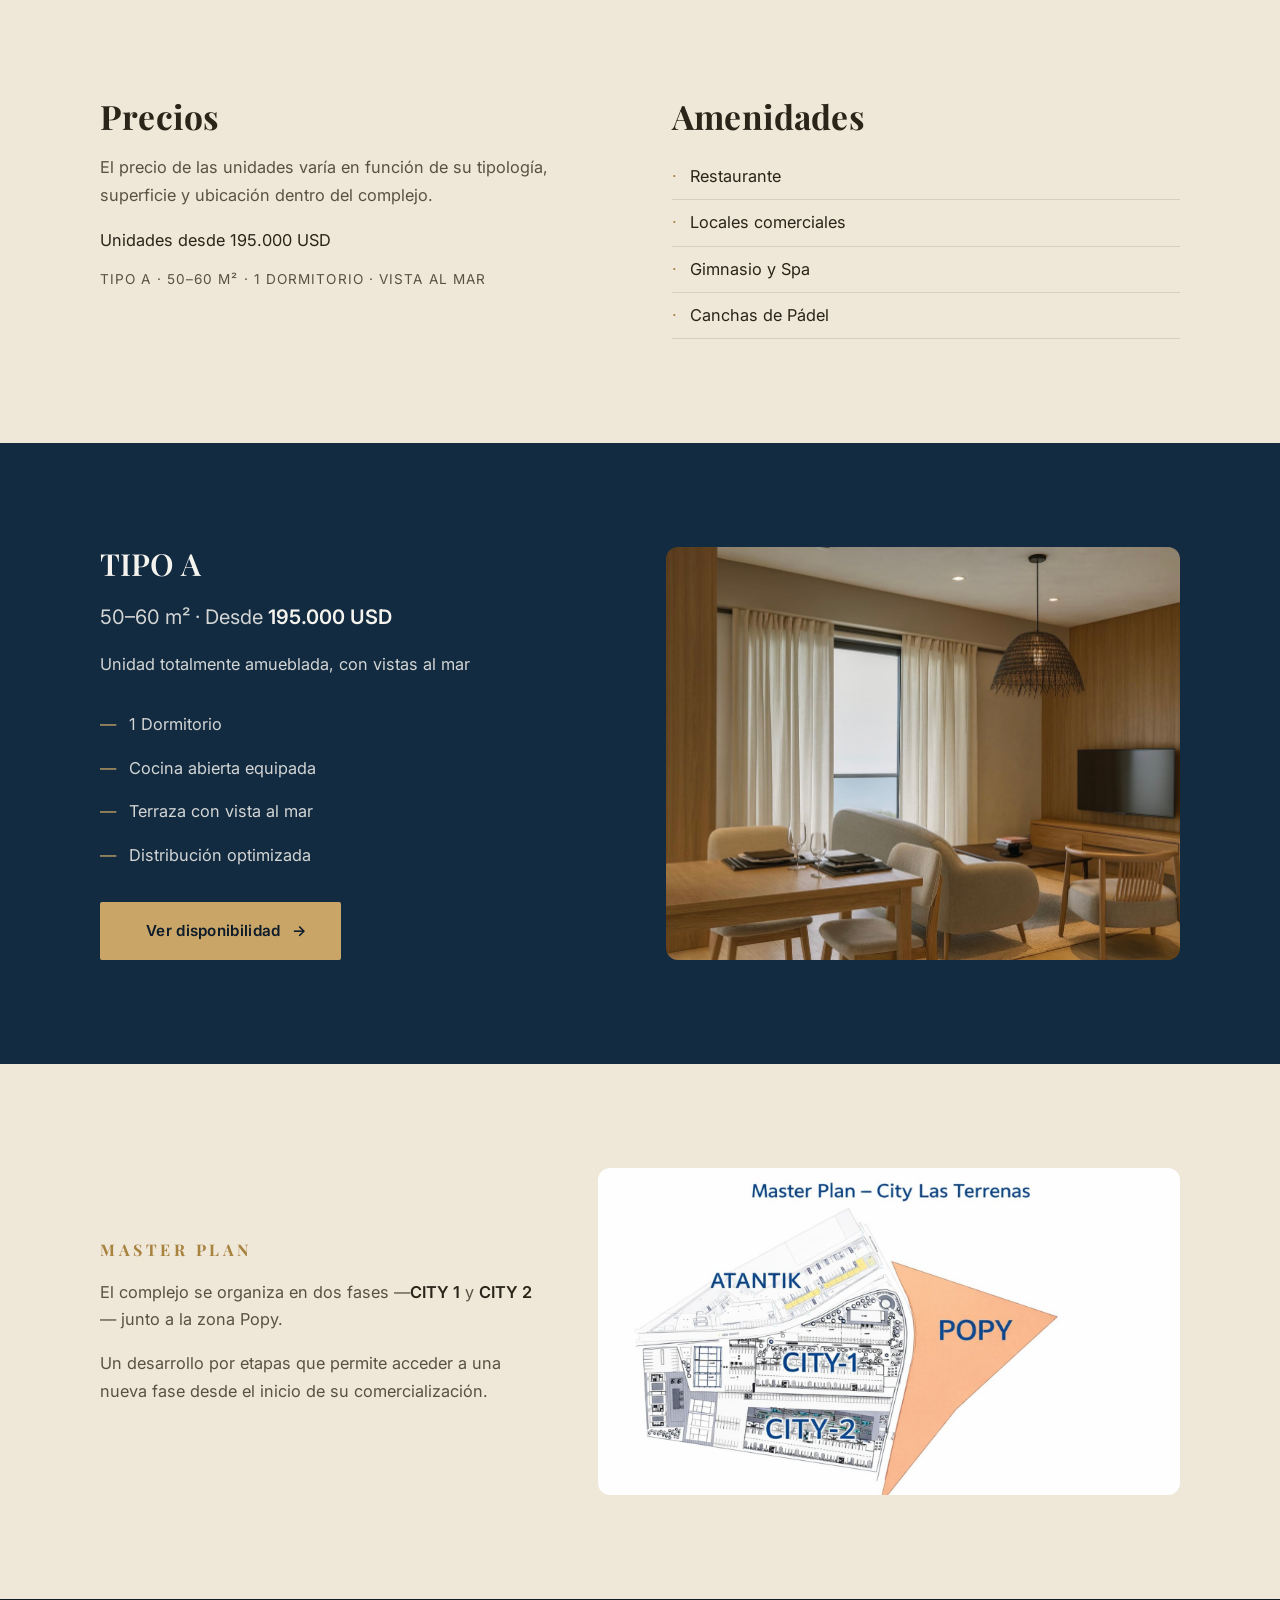
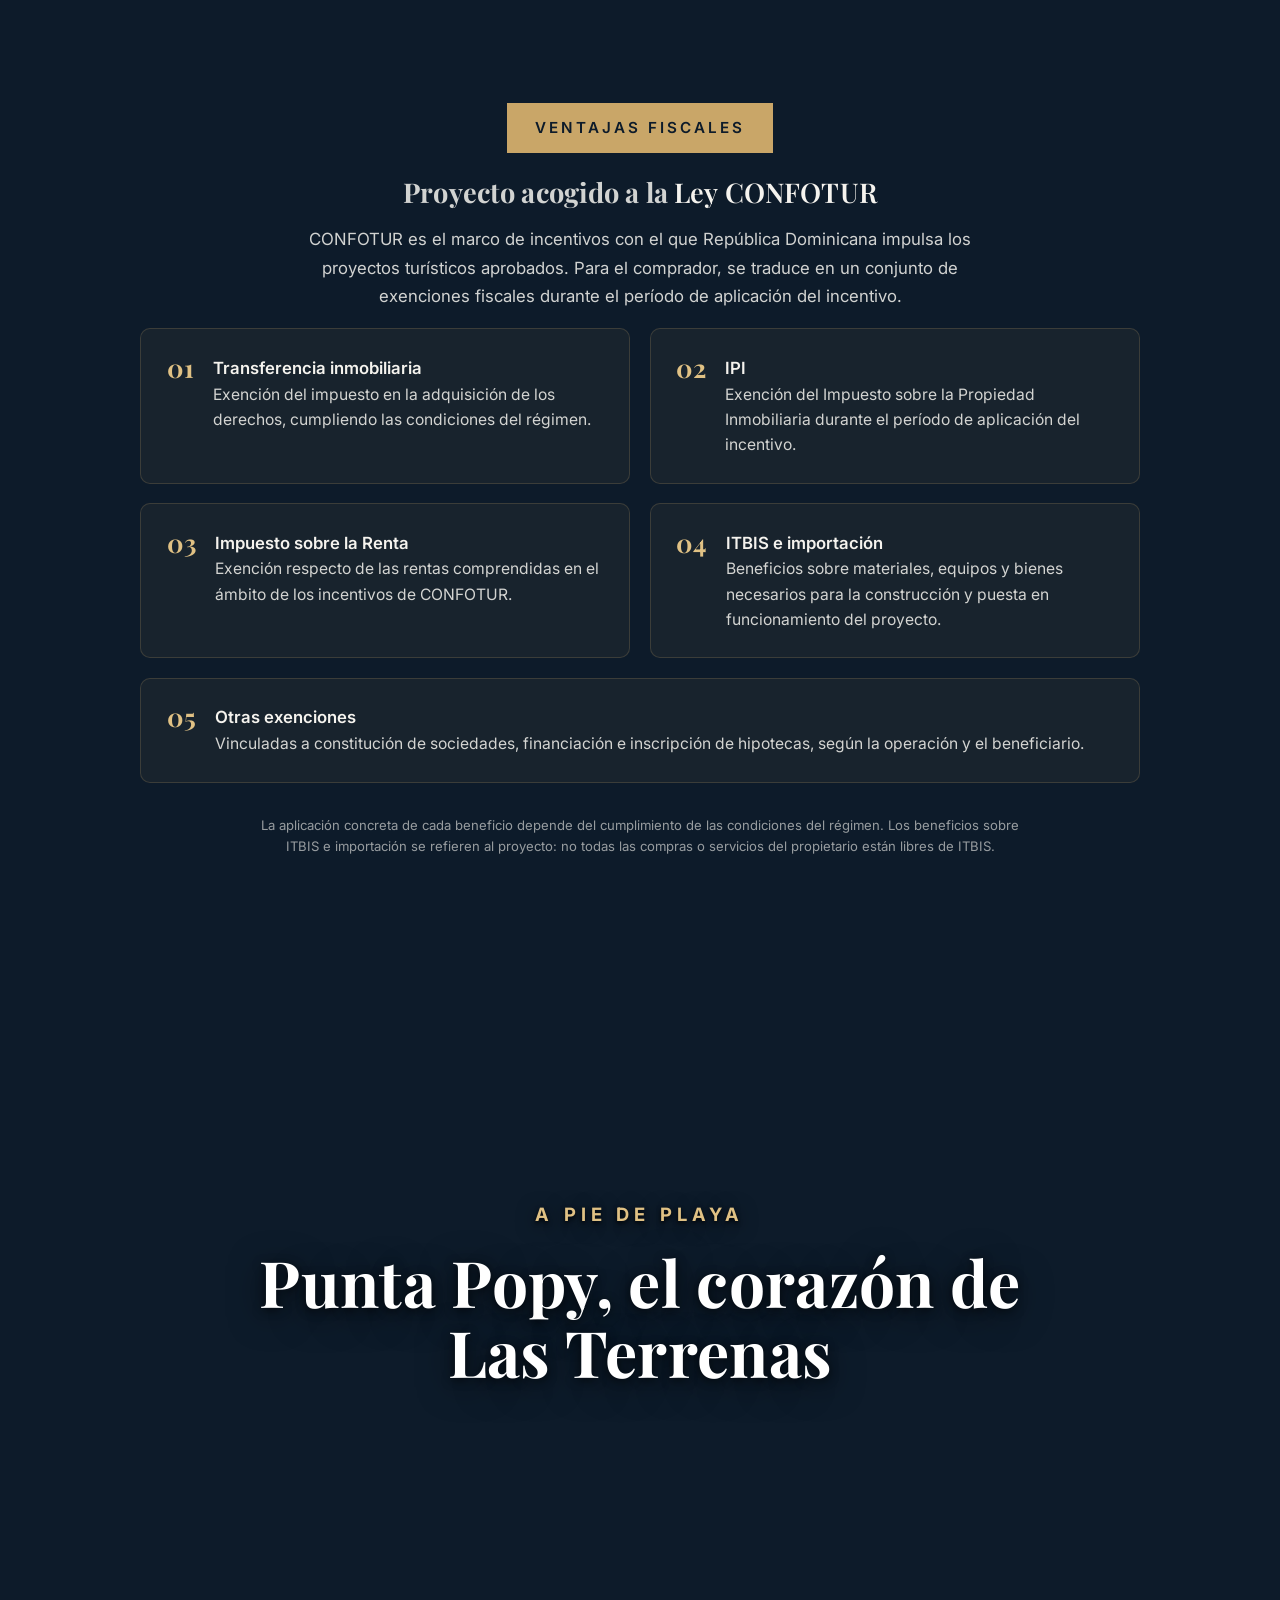
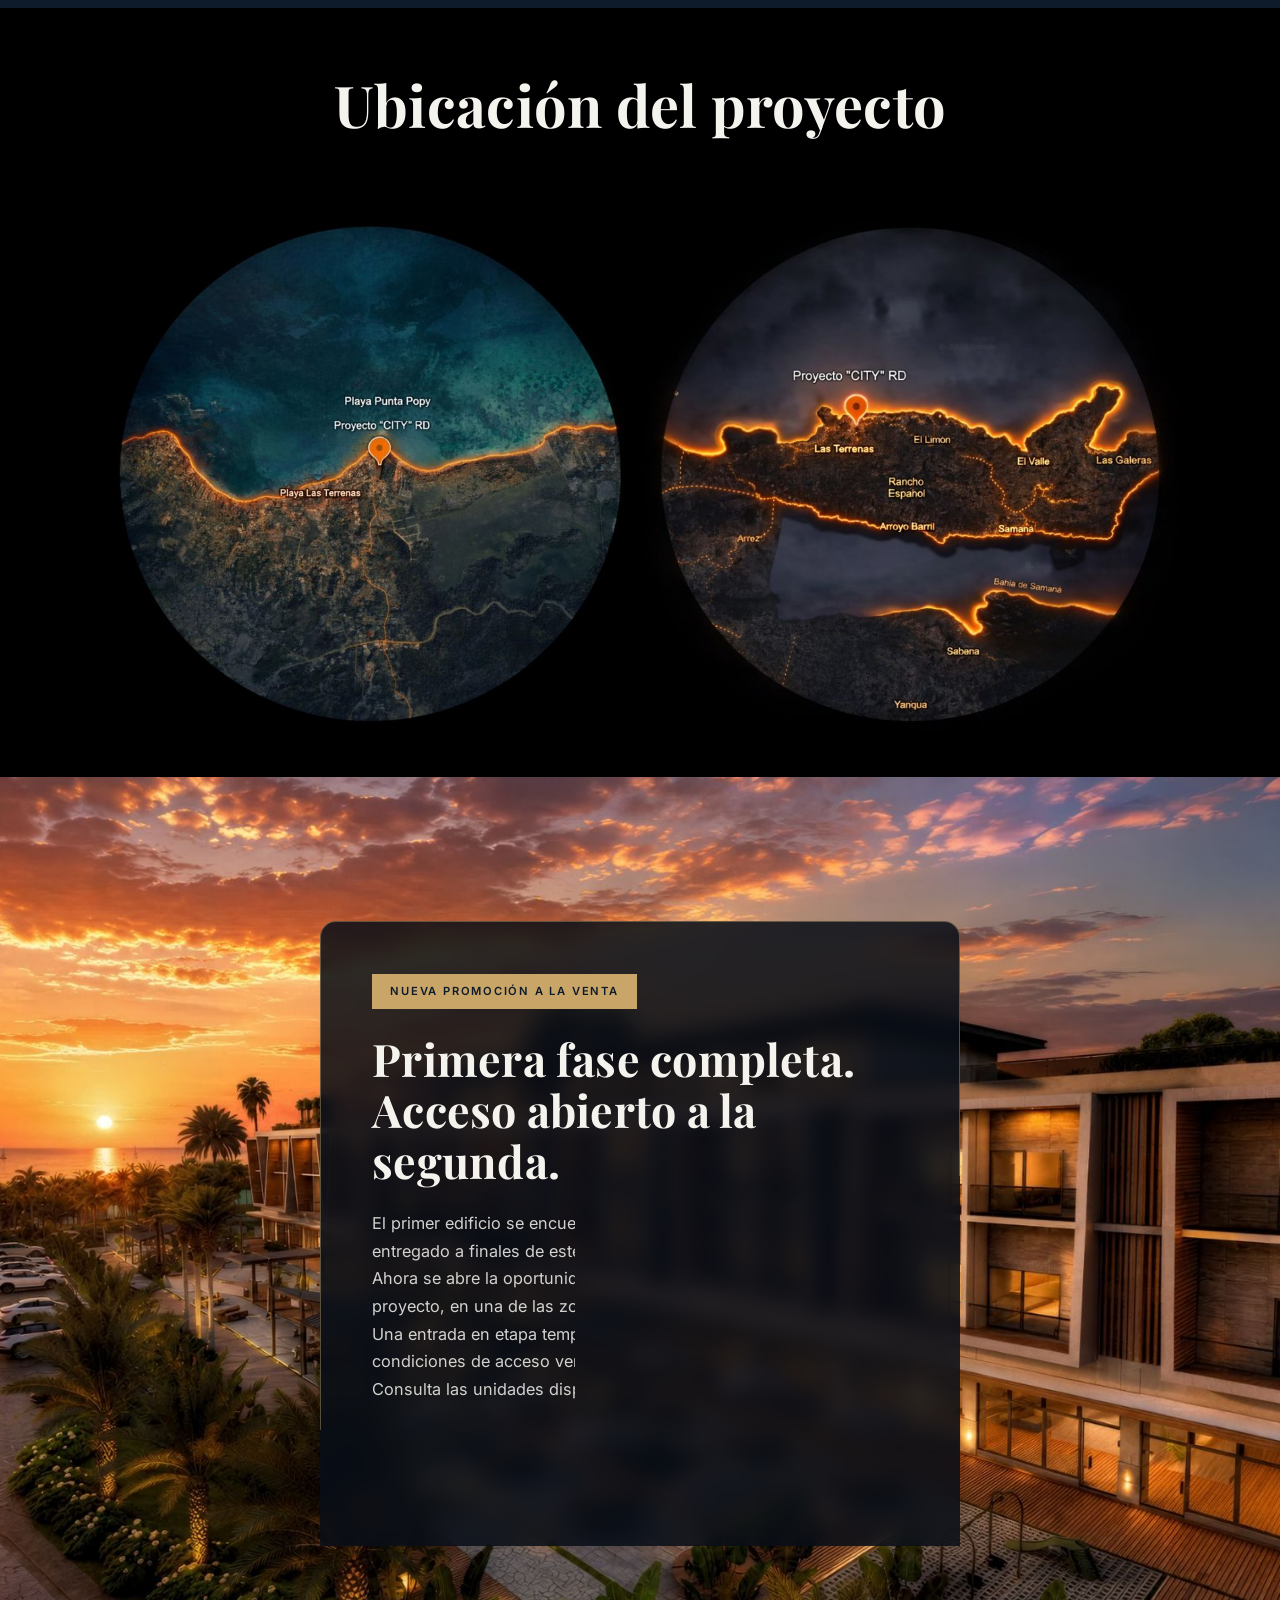
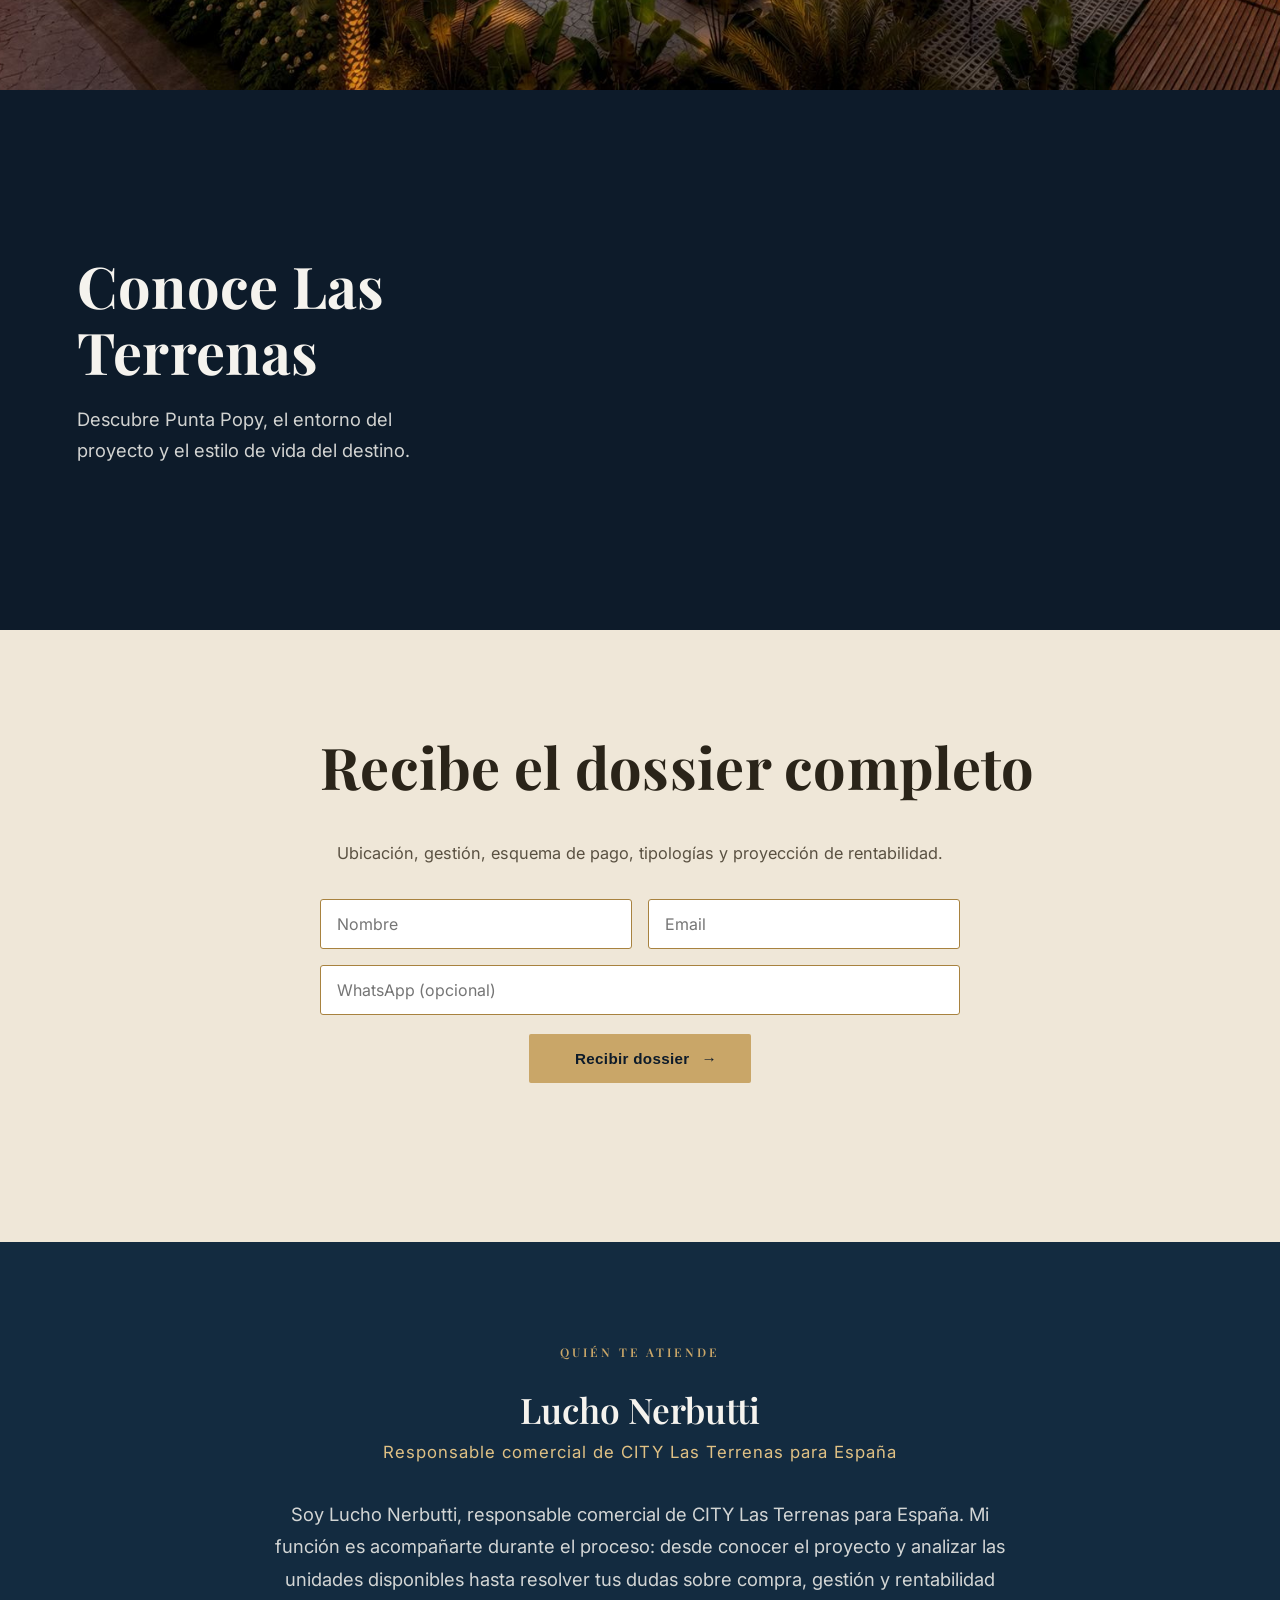
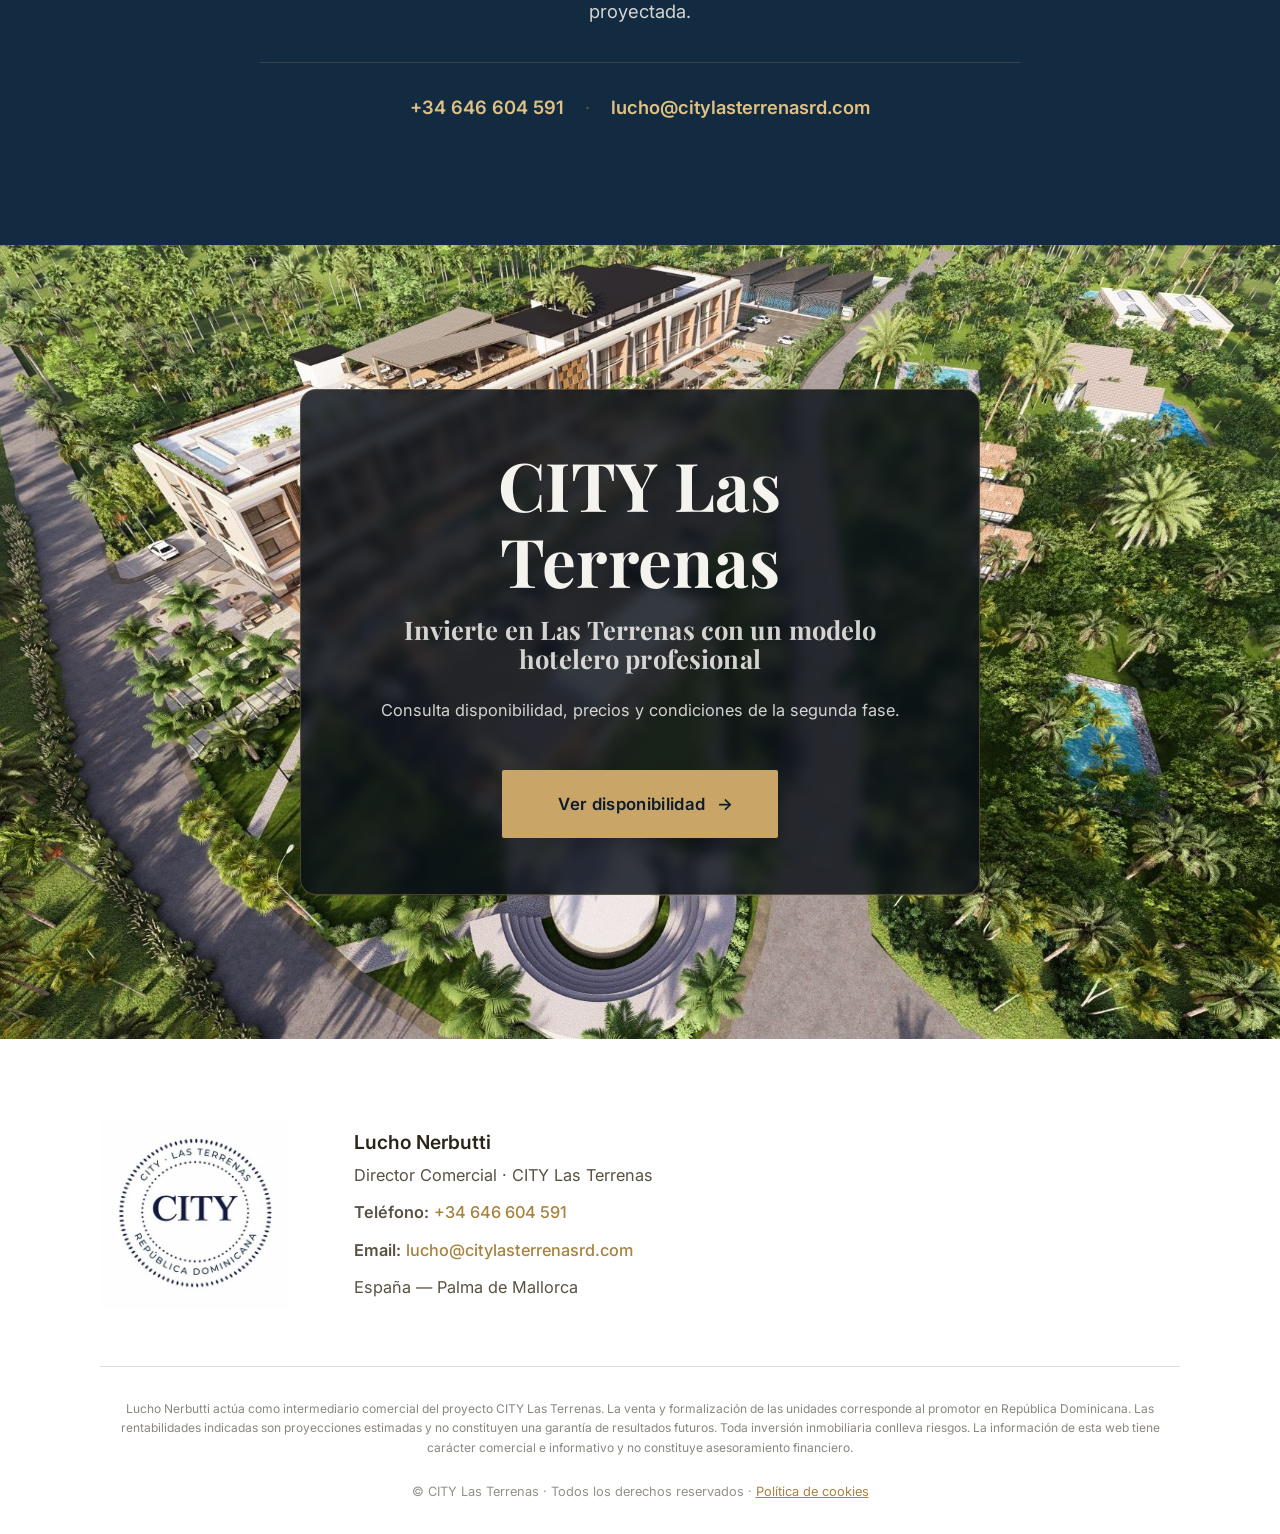
==== commit cc9d3987: "Update index.html" ====
--- a/index.html
+++ b/index.html
@@ -578,6 +578,19 @@
     msg.className = 'dossier-msg';
     msg.textContent = '';
     if (btn) btn.disabled = true;
+        /* Alta en paralelo en Brevo (lista de seguimiento por email).
+       No bloquea ni condiciona el envío a Formspree ni la descarga del PDF. */
+    try {
+      fetch('/api/subscribe-lead', {
+        method: 'POST',
+        headers: { 'Content-Type': 'application/json' },
+        body: JSON.stringify({
+          nombre: data.get('nombre'),
+          email: data.get('email'),
+          whatsapp: data.get('whatsapp')
+        })
+      }).catch(function () {});
+    } catch (e) {}
 
     fetch(ENDPOINT, {
       method: 'POST',
--- a/assets/city.css
+++ b/assets/city.css
@@ -129,8 +129,9 @@
 .amenidades li::before{content:"·";color:var(--gold-deep);margin-right:.8rem}
 
 /* MAPA */
-.section-ubicacion{text-align:center;background:var(--navy);padding:6.5rem 1.5rem}
-.mapa-wrap{max-width:1080px;margin:0 auto;border-radius:4px;overflow:hidden;box-shadow:0 20px 60px rgba(0,0,0,.7);background:var(--navy)}
+.section-ubicacion{text-align:center;background:#000;padding:4rem 0.5rem 0}
+.ubicacion-title{color:var(--bone);margin-bottom:2rem}
+.mapa-wrap{max-width:1080px;margin:0 auto;overflow:hidden;background:#000}
 .mapa-wrap img{width:100%;display:block}
 
 /* PROMO */
@@ -184,9 +185,10 @@
 .cierre-lead{font-size:1.6rem;color:var(--gold-bright);margin-bottom:1.5rem}
 .cierre-content p{color:var(--muted)}
 .cierre-content p strong{color:var(--bone)}
+.cierre-cta{margin-top:2.8rem!important}
 
 /* FOOTER */
-.site-footer{background:var(--bone);padding:5rem 1.5rem 2rem;color:var(--ink)}
+.site-footer{background:#ffffff;padding:5rem 1.5rem 2rem;color:var(--ink)}
 .footer-inner{max-width:1080px;margin:0 auto;display:grid;grid-template-columns:auto 1fr;gap:4rem;align-items:center}
 .footer-logo img{width:190px;max-width:100%}
 .footer-datos p{margin-bottom:.6rem;color:var(--ink-soft)}
@@ -312,7 +314,7 @@
 }
 .parallax-overlay{position:absolute;inset:0;background:linear-gradient(180deg,rgba(13,27,42,.05),rgba(13,27,42,.2));z-index:1}
 .parallax-content{position:relative;z-index:2;padding:2rem 1.5rem;max-width:900px}
-.parallax-eyebrow{font-size:clamp(.9rem,2vw,1.15rem);letter-spacing:.28em;text-transform:uppercase;color:var(--gold-bright,#e6c987);font-weight:600;margin-bottom:1rem;text-shadow:0 2px 12px rgba(0,0,0,.7)}
+.parallax-eyebrow{font-size:clamp(.9rem,2vw,1.15rem);letter-spacing:.28em;text-transform:uppercase;color:var(--gold-bright,#e6c987);font-weight:700;margin-bottom:1rem;text-shadow:0 2px 4px rgba(0,0,0,.9),0 4px 20px rgba(0,0,0,.8)}
 .parallax-title{font-family:'Playfair Display',serif;font-weight:700;font-size:clamp(2rem,5.5vw,4rem);color:#fff;text-shadow:0 2px 10px rgba(0,0,0,.6),0 6px 34px rgba(0,0,0,.7);margin:0;line-height:1.1}
 /* iOS/móvil: background-attachment:fixed falla → lo desactivamos */
 @media (max-width:900px){
@@ -355,7 +357,7 @@
 
 /* ===== MASTER PLAN (imagen completa) ===== */
 .masterplan-inner{display:grid;grid-template-columns:1fr 1.3fr;gap:clamp(2rem,4vw,3.5rem);align-items:center}
-.masterplan-text .eyebrow{color:var(--gold-bright,#e6c987);margin-bottom:1.2rem}
+.masterplan-text .eyebrow{color:var(--gold-deep);margin-bottom:1.2rem;font-size:1rem;letter-spacing:.22em;font-weight:700}
 .masterplan-text p{line-height:1.7;margin:0 0 1rem}
 .masterplan-text strong{color:var(--gold-bright,#e6c987)}
 .masterplan-img{width:100%;height:auto;border-radius:12px;display:block;background:#fff}
@@ -398,7 +400,7 @@
 .section-fiscal{text-align:left}
 .section-fiscal .section-inner{max-width:1000px}
 .section-fiscal .fiscal-lead,.section-fiscal .promo-tag{text-align:center;display:block}
-.section-fiscal .promo-tag{width:fit-content;margin-left:auto;margin-right:auto}
+.section-fiscal .promo-tag{width:fit-content;margin-left:auto;margin-right:auto;font-size:.95rem;letter-spacing:.2em;padding:12px 28px}
 .fiscal-lead{font-size:1.7rem;margin:1.2rem 0 1.5rem;text-align:center}
 .fiscal-ctx{font-size:1.05rem;text-align:center;max-width:720px;margin:0 auto 2.5rem}
 .fiscal-grid{list-style:none;display:grid;grid-template-columns:1fr 1fr;gap:1.2rem;margin:0 0 2rem}
@@ -421,6 +423,8 @@
 
 /* ===== DOSSIER FORM ===== */
 .section-dossier .section-inner{max-width:640px}
+.section-dossier .section-title-center{white-space:nowrap}
+@media(max-width:600px){.section-dossier .section-title-center{white-space:normal}}
 .dossier-form{margin-top:2rem}
 .dossier-fields{display:grid;grid-template-columns:1fr 1fr;gap:1rem;margin-bottom:1.2rem}
 .dossier-fields input{font-family:'Inter',sans-serif;font-size:1rem;padding:14px 16px;border:1px solid var(--gold-deep);border-radius:3px;background:#fff;color:var(--ink);width:100%}
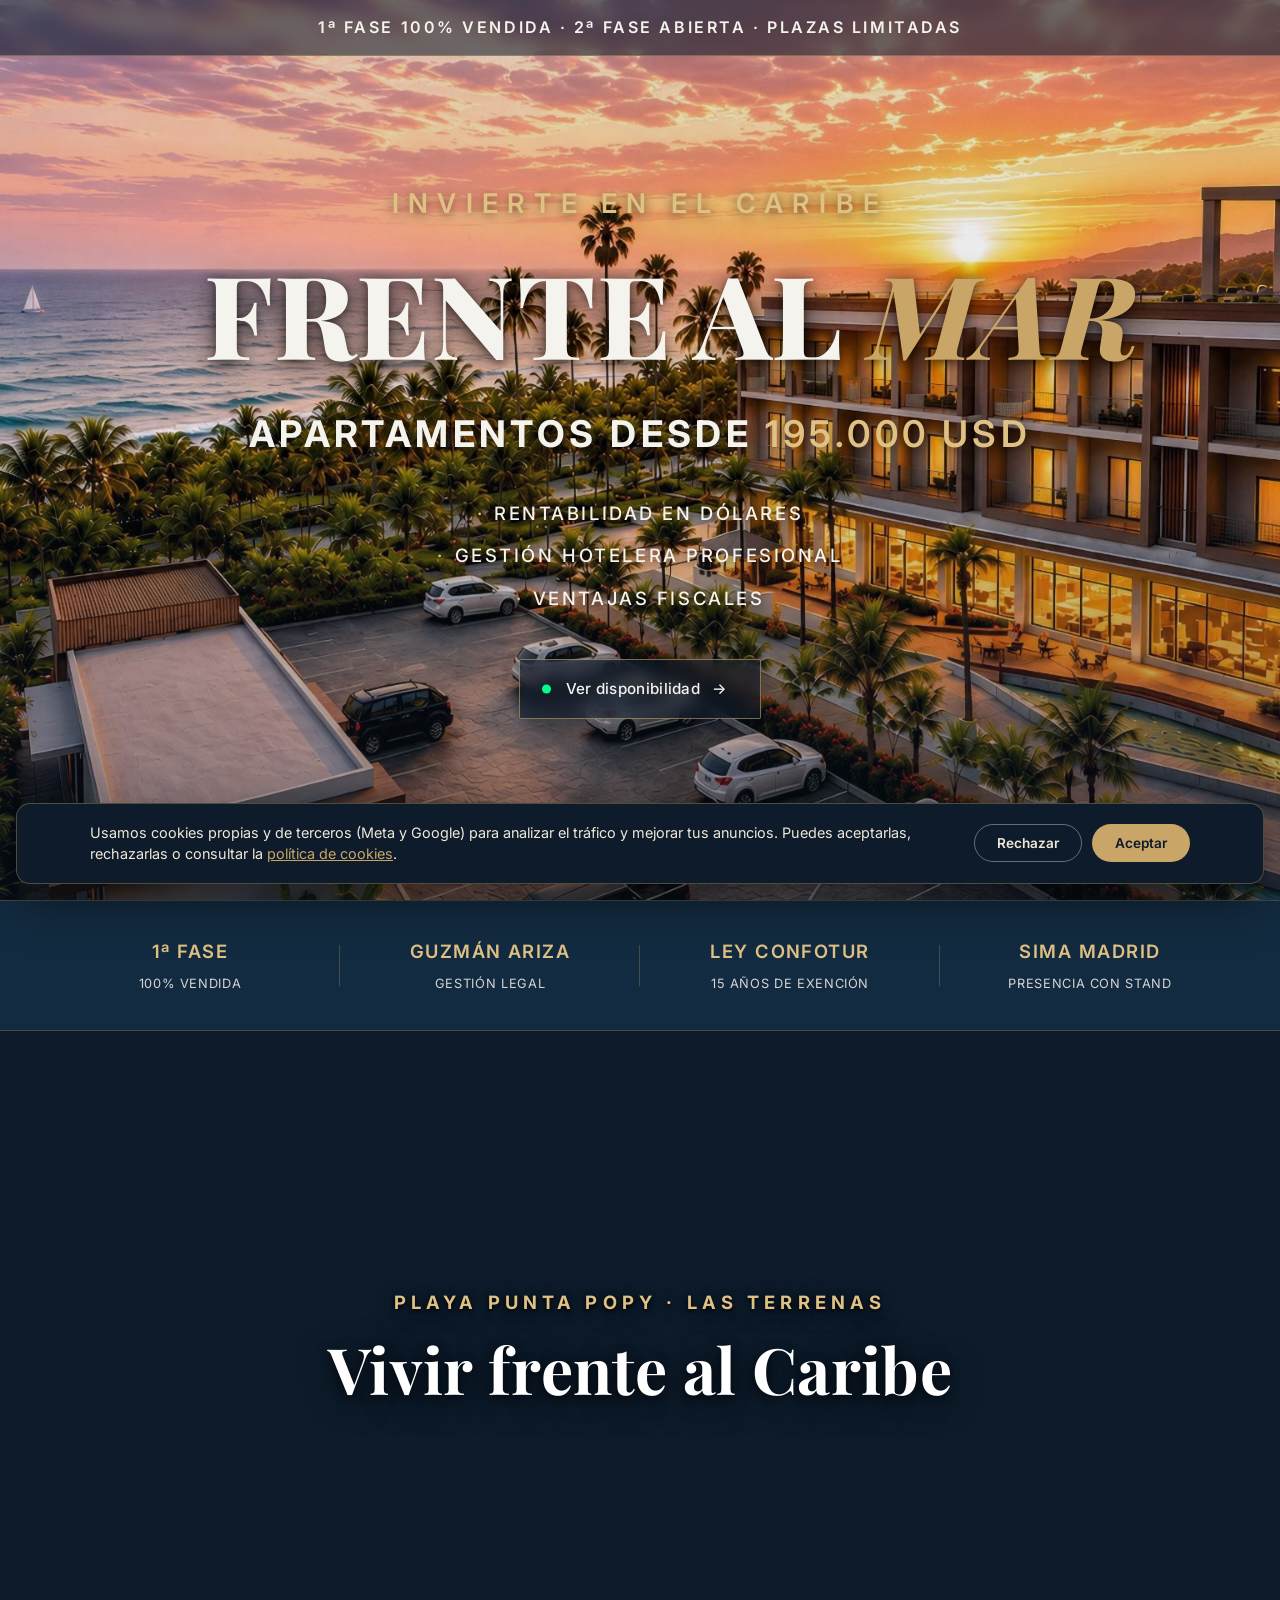
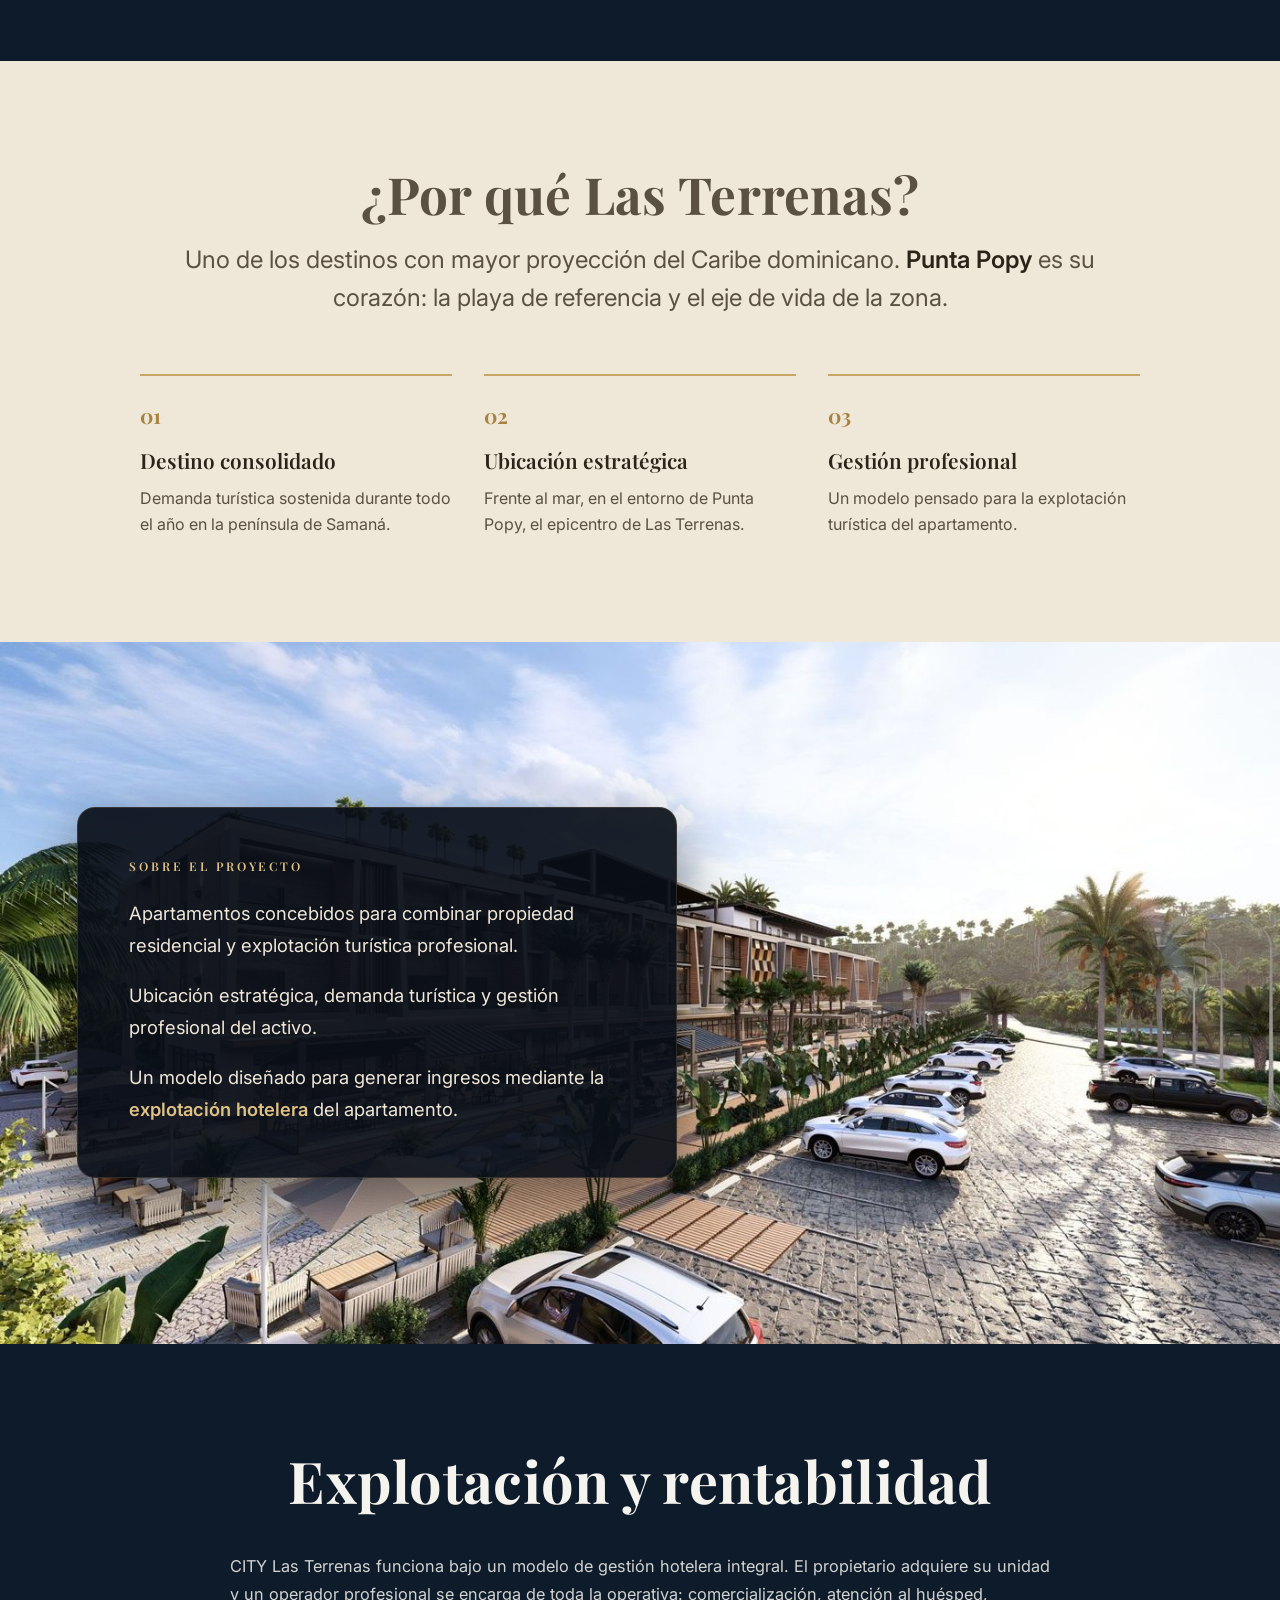
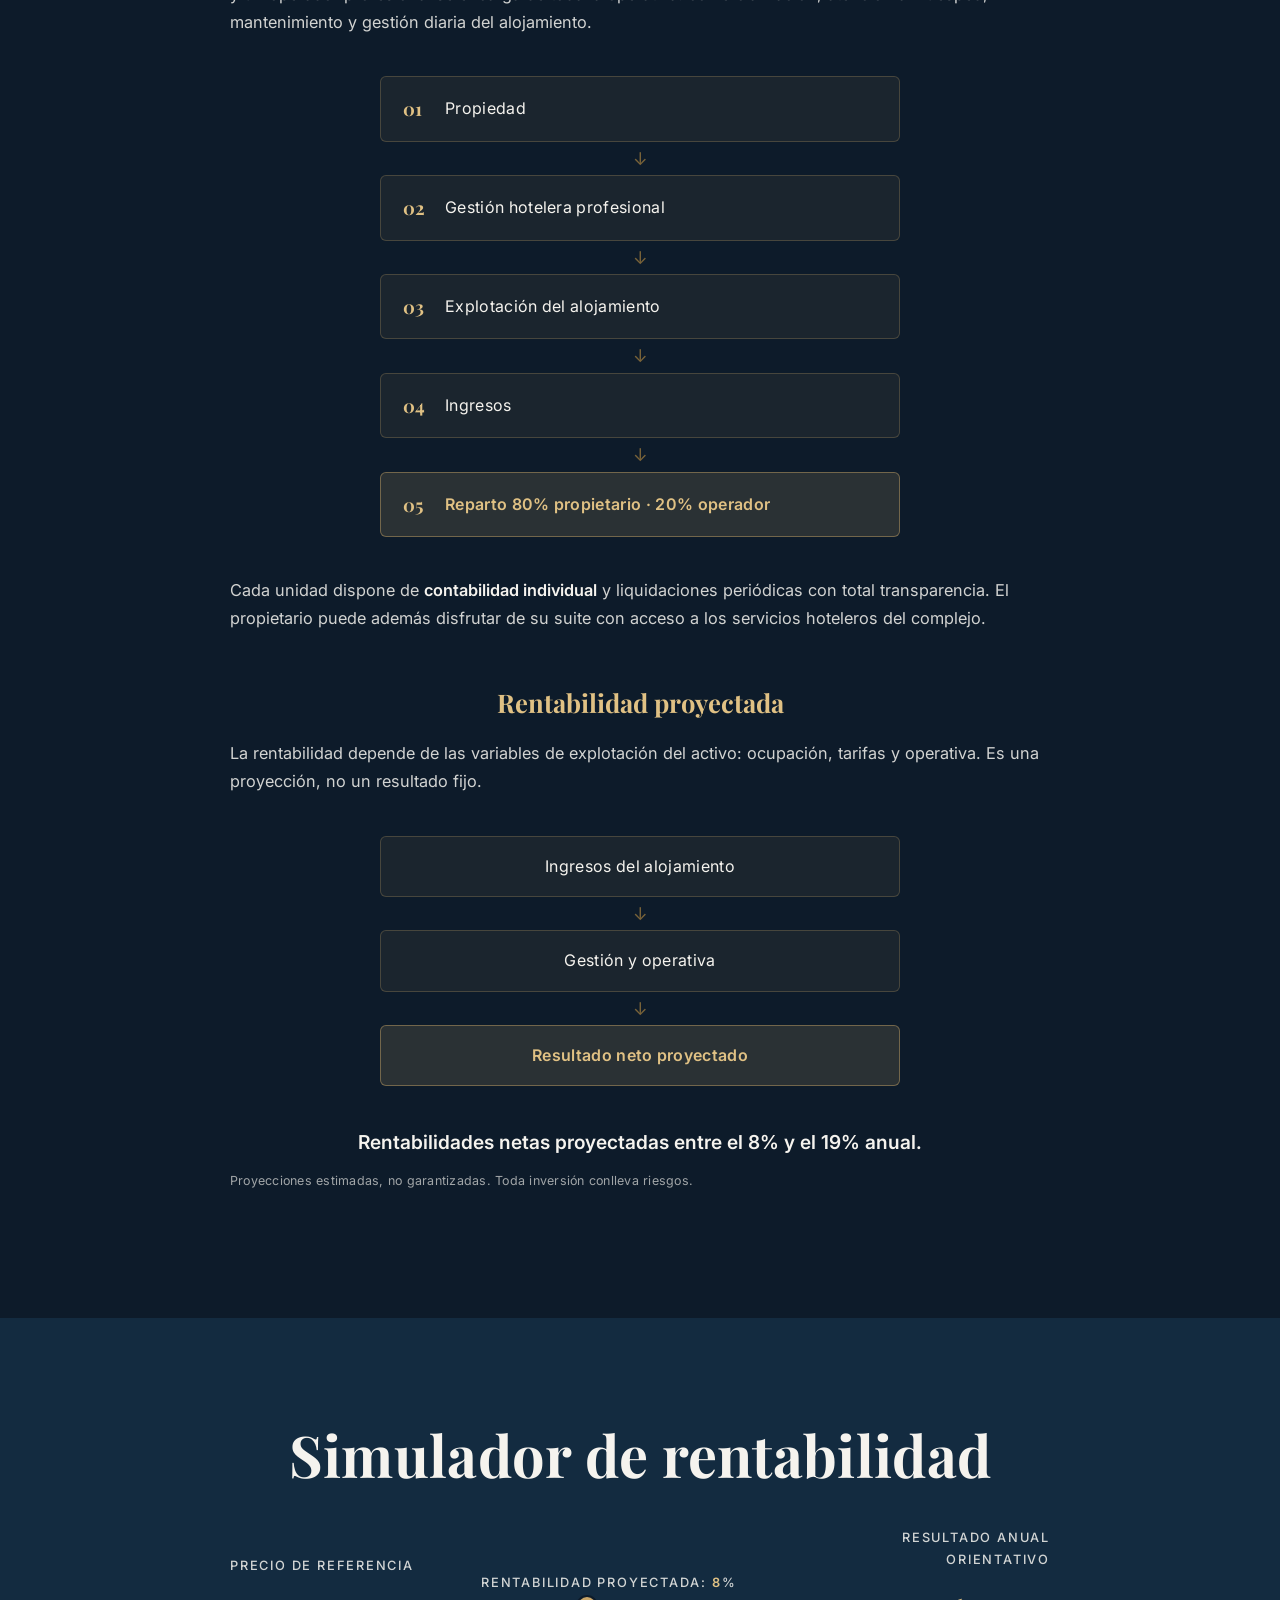
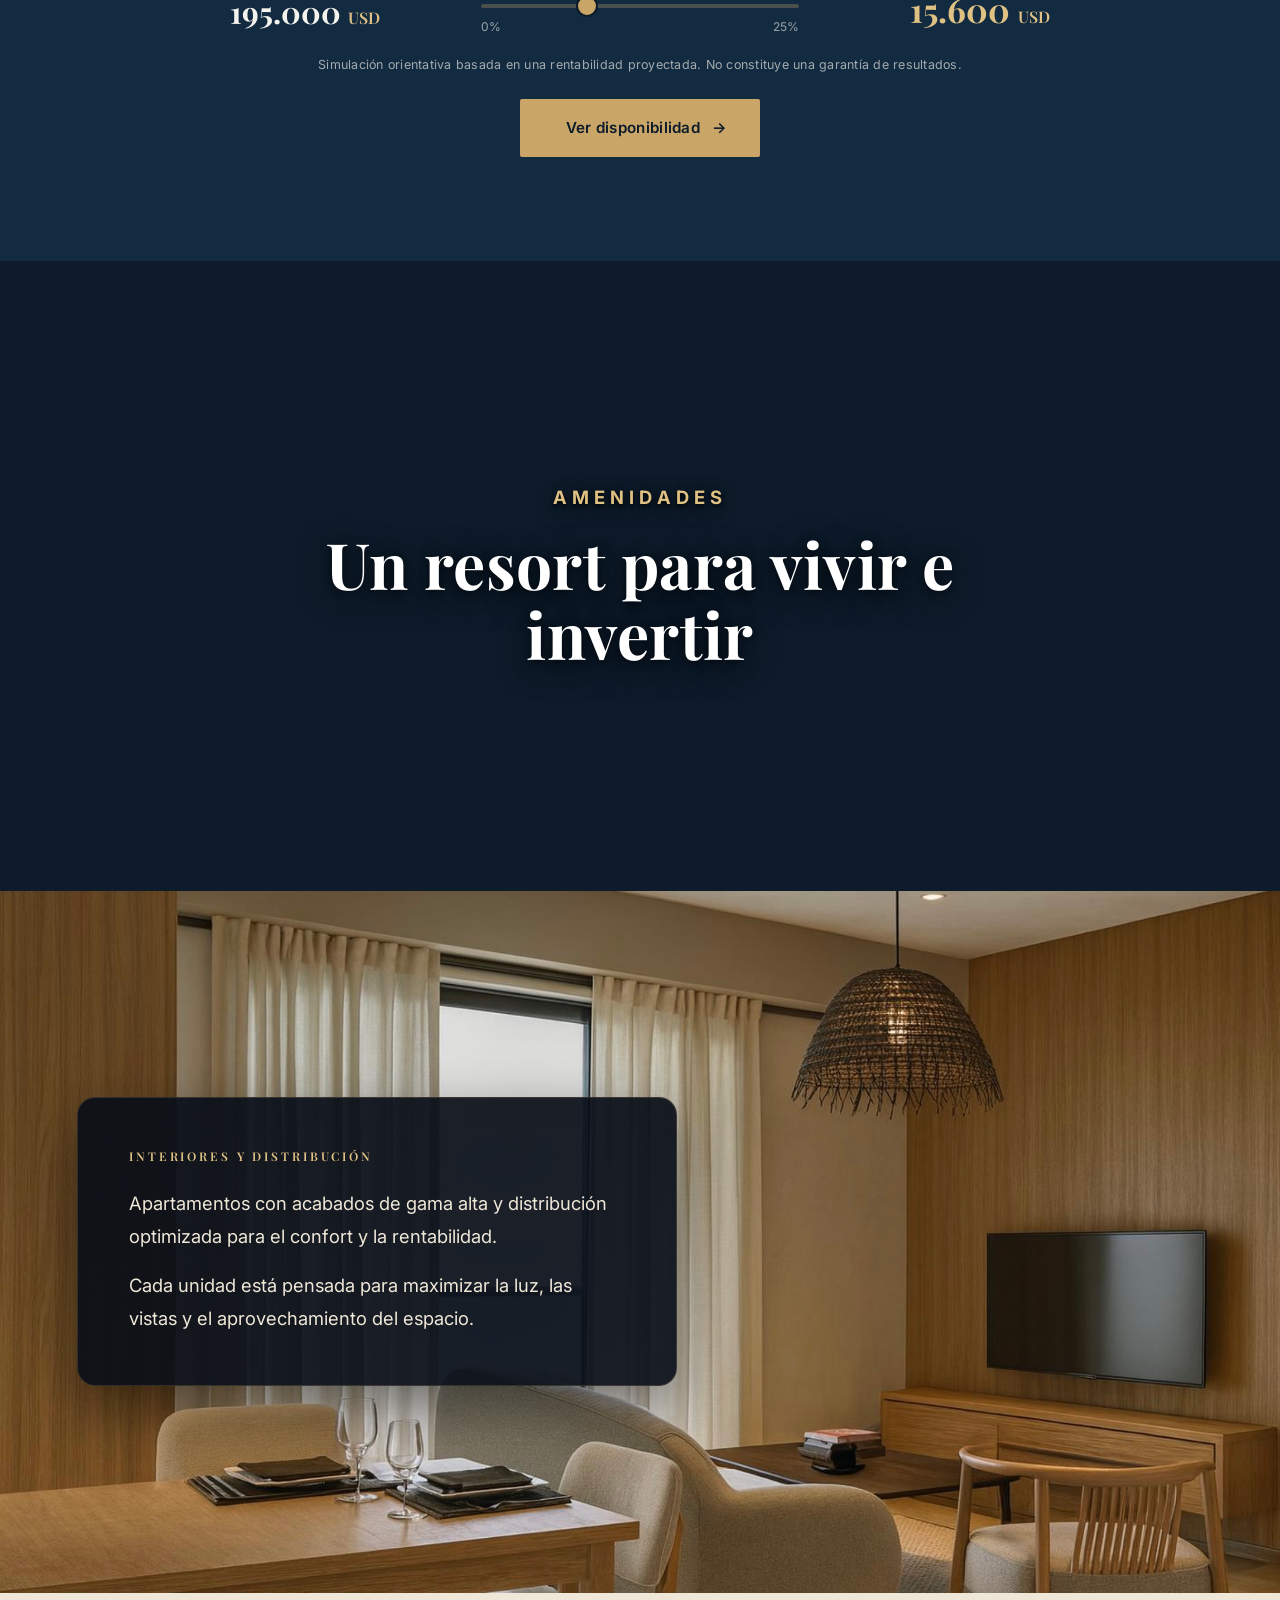
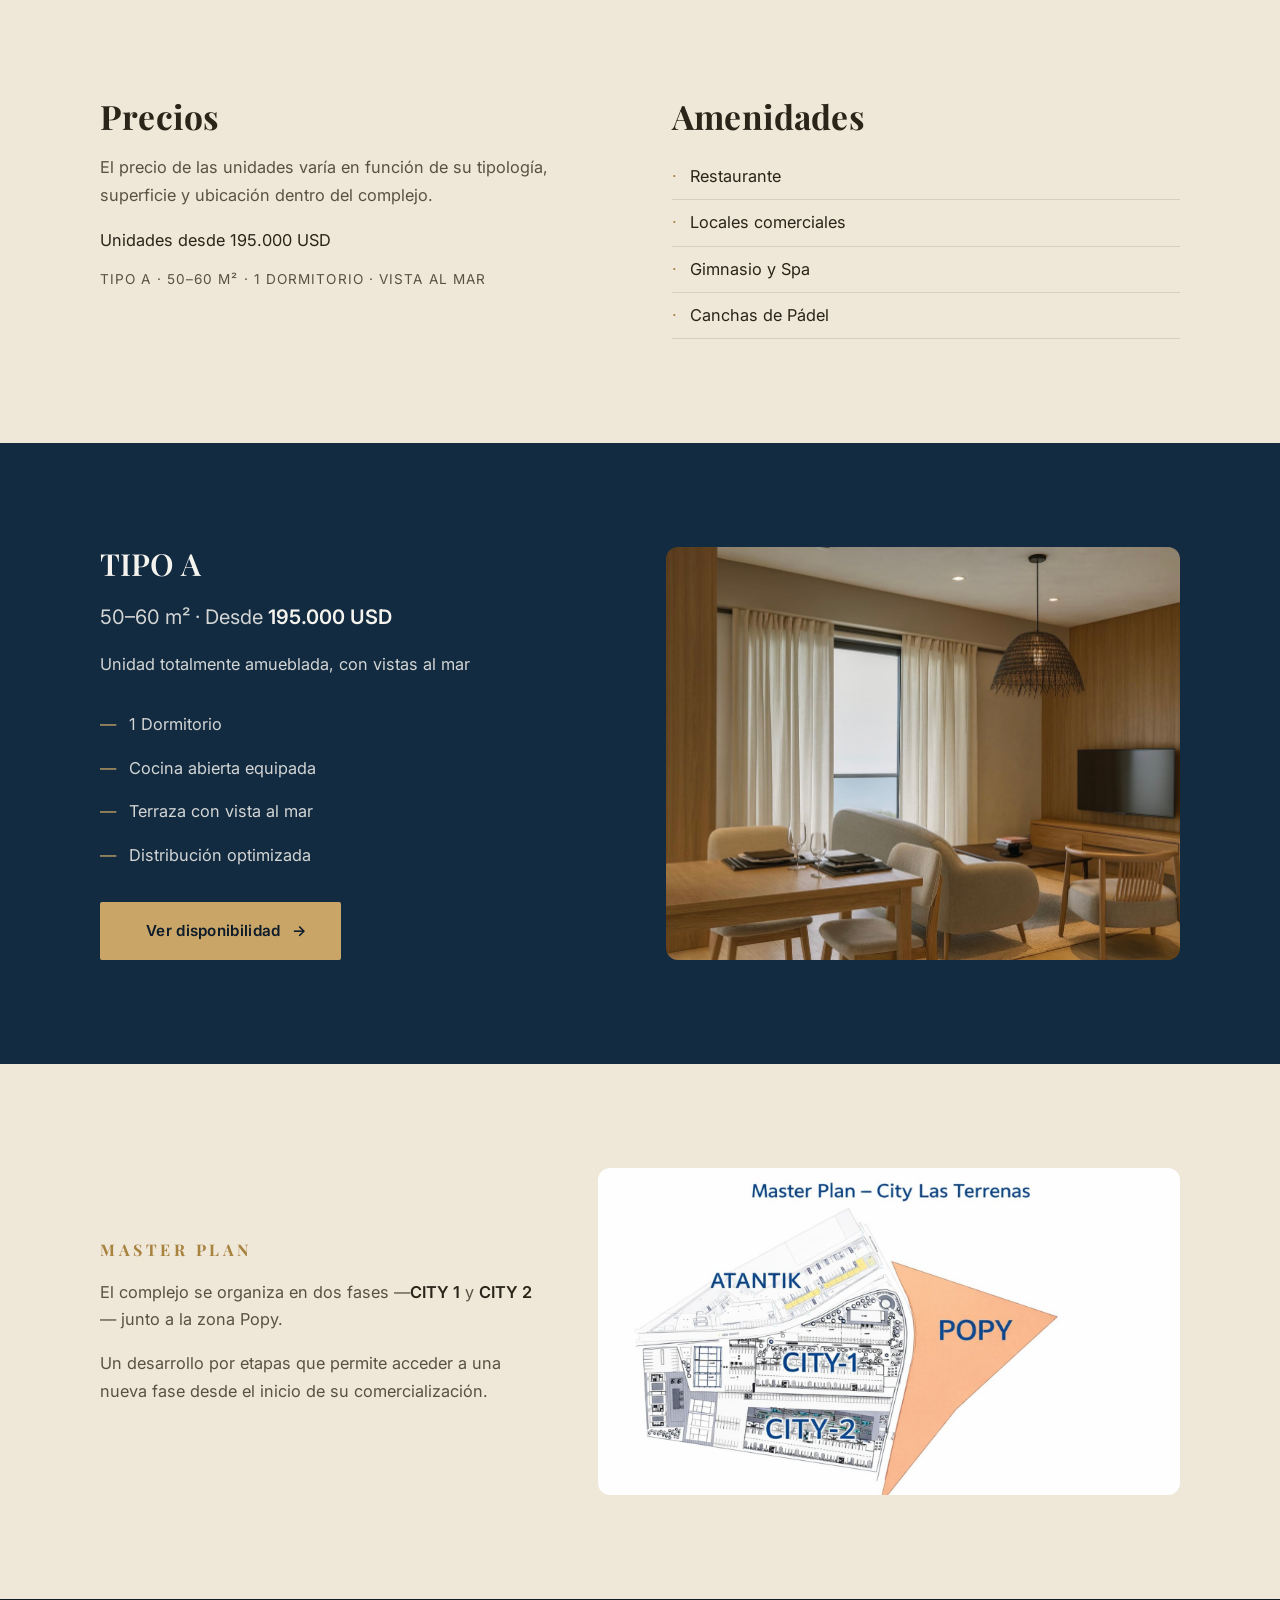
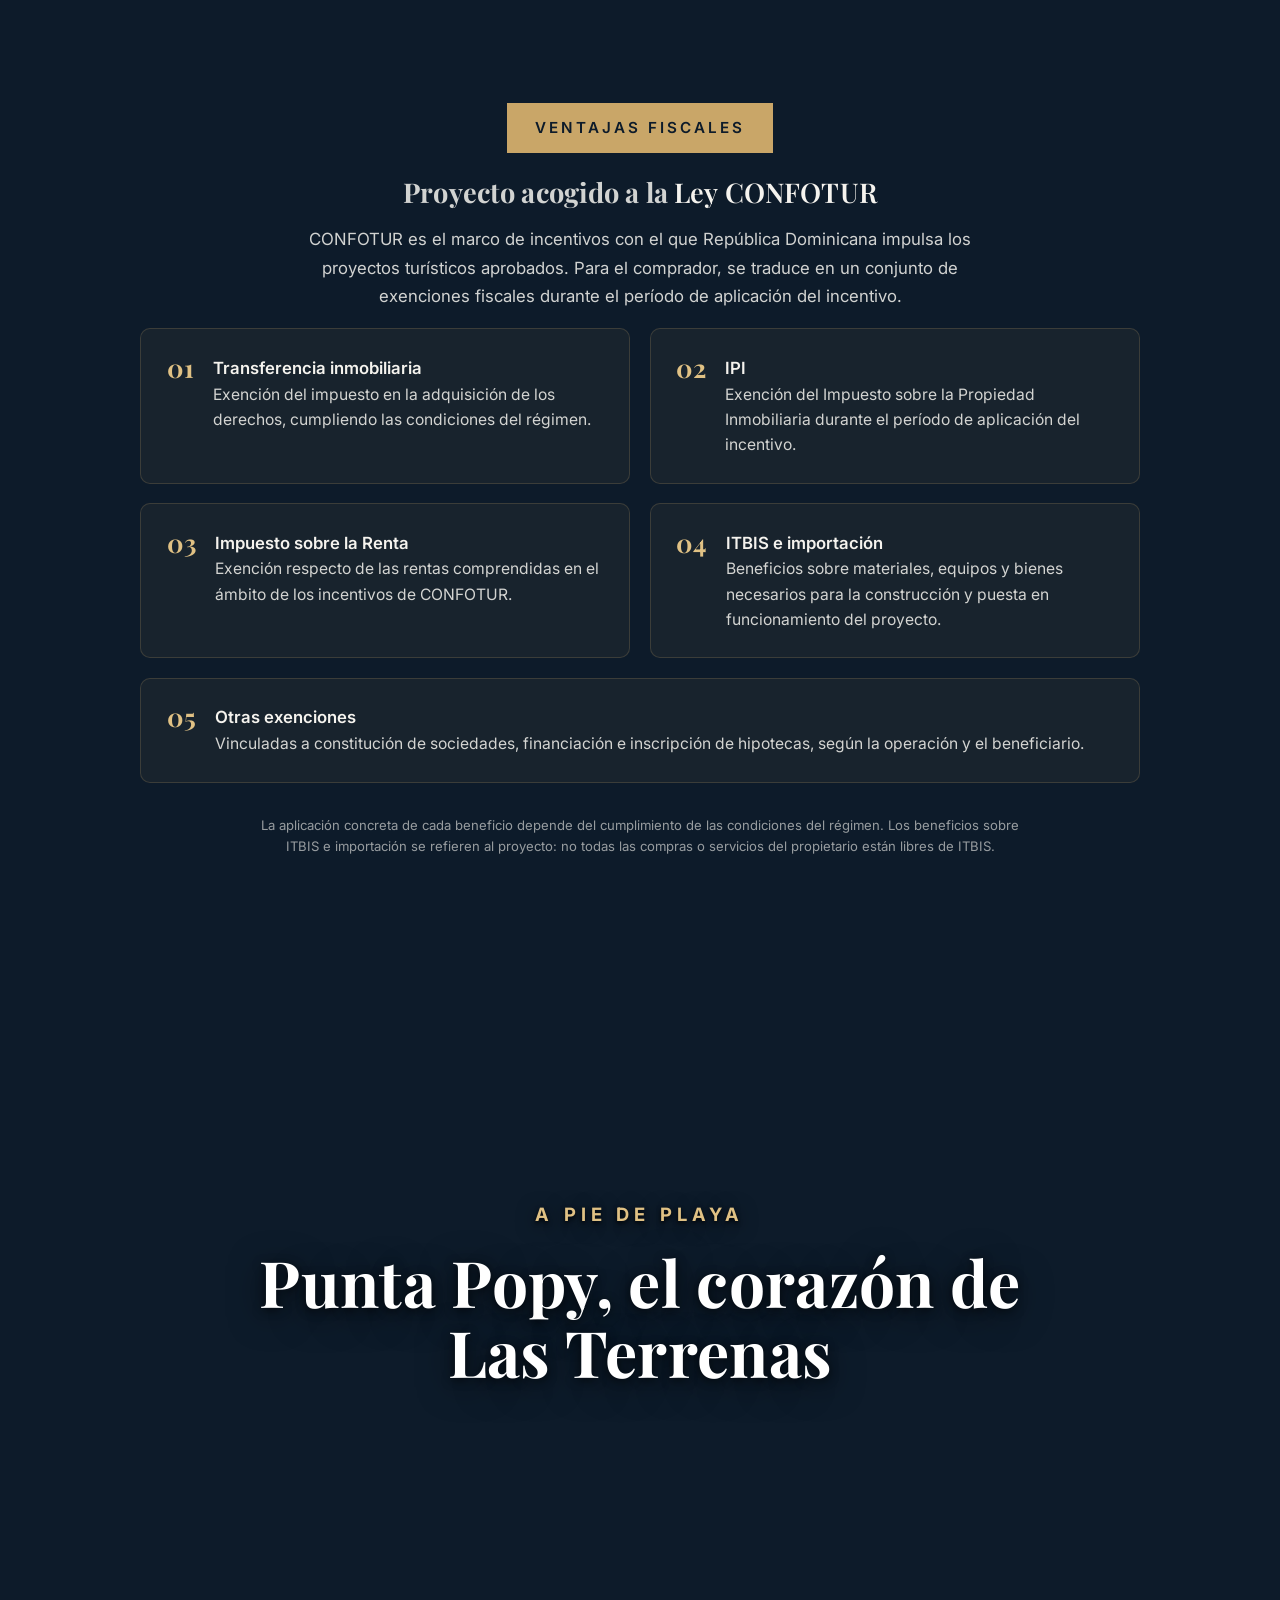
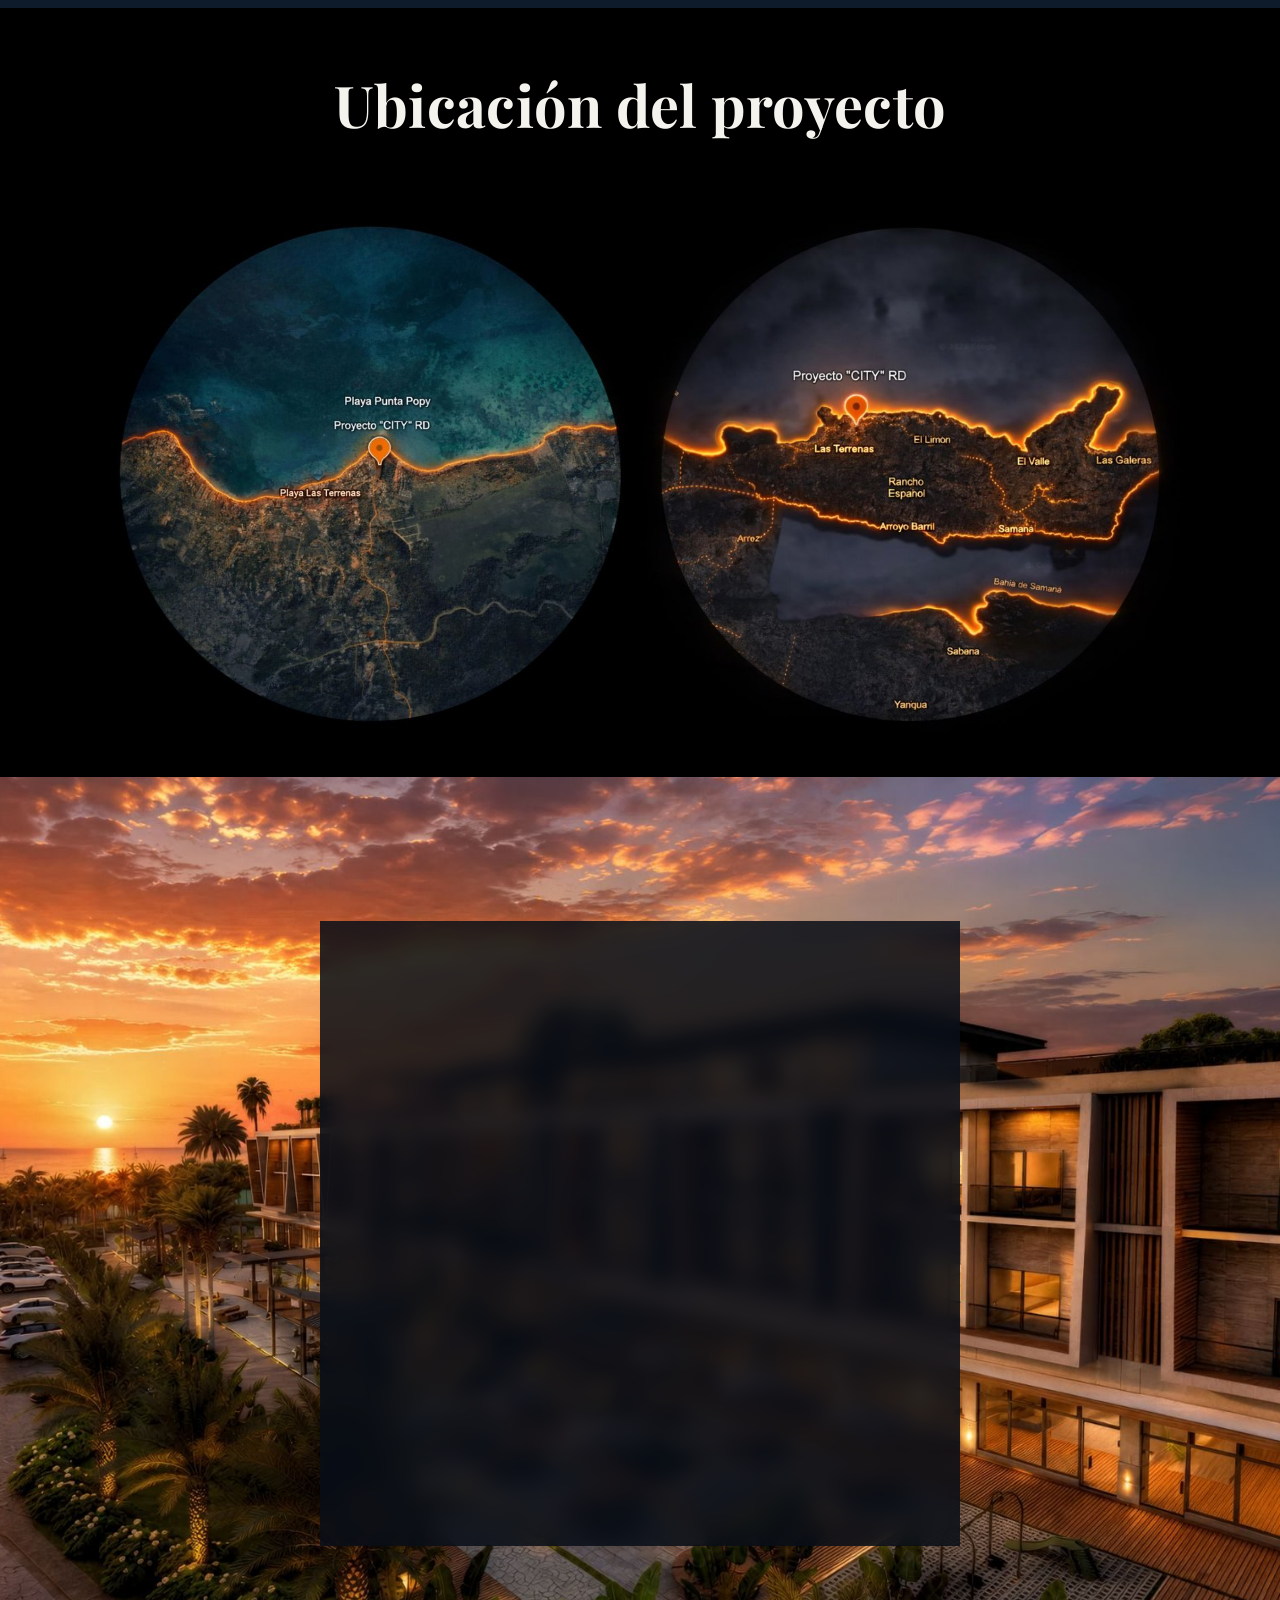
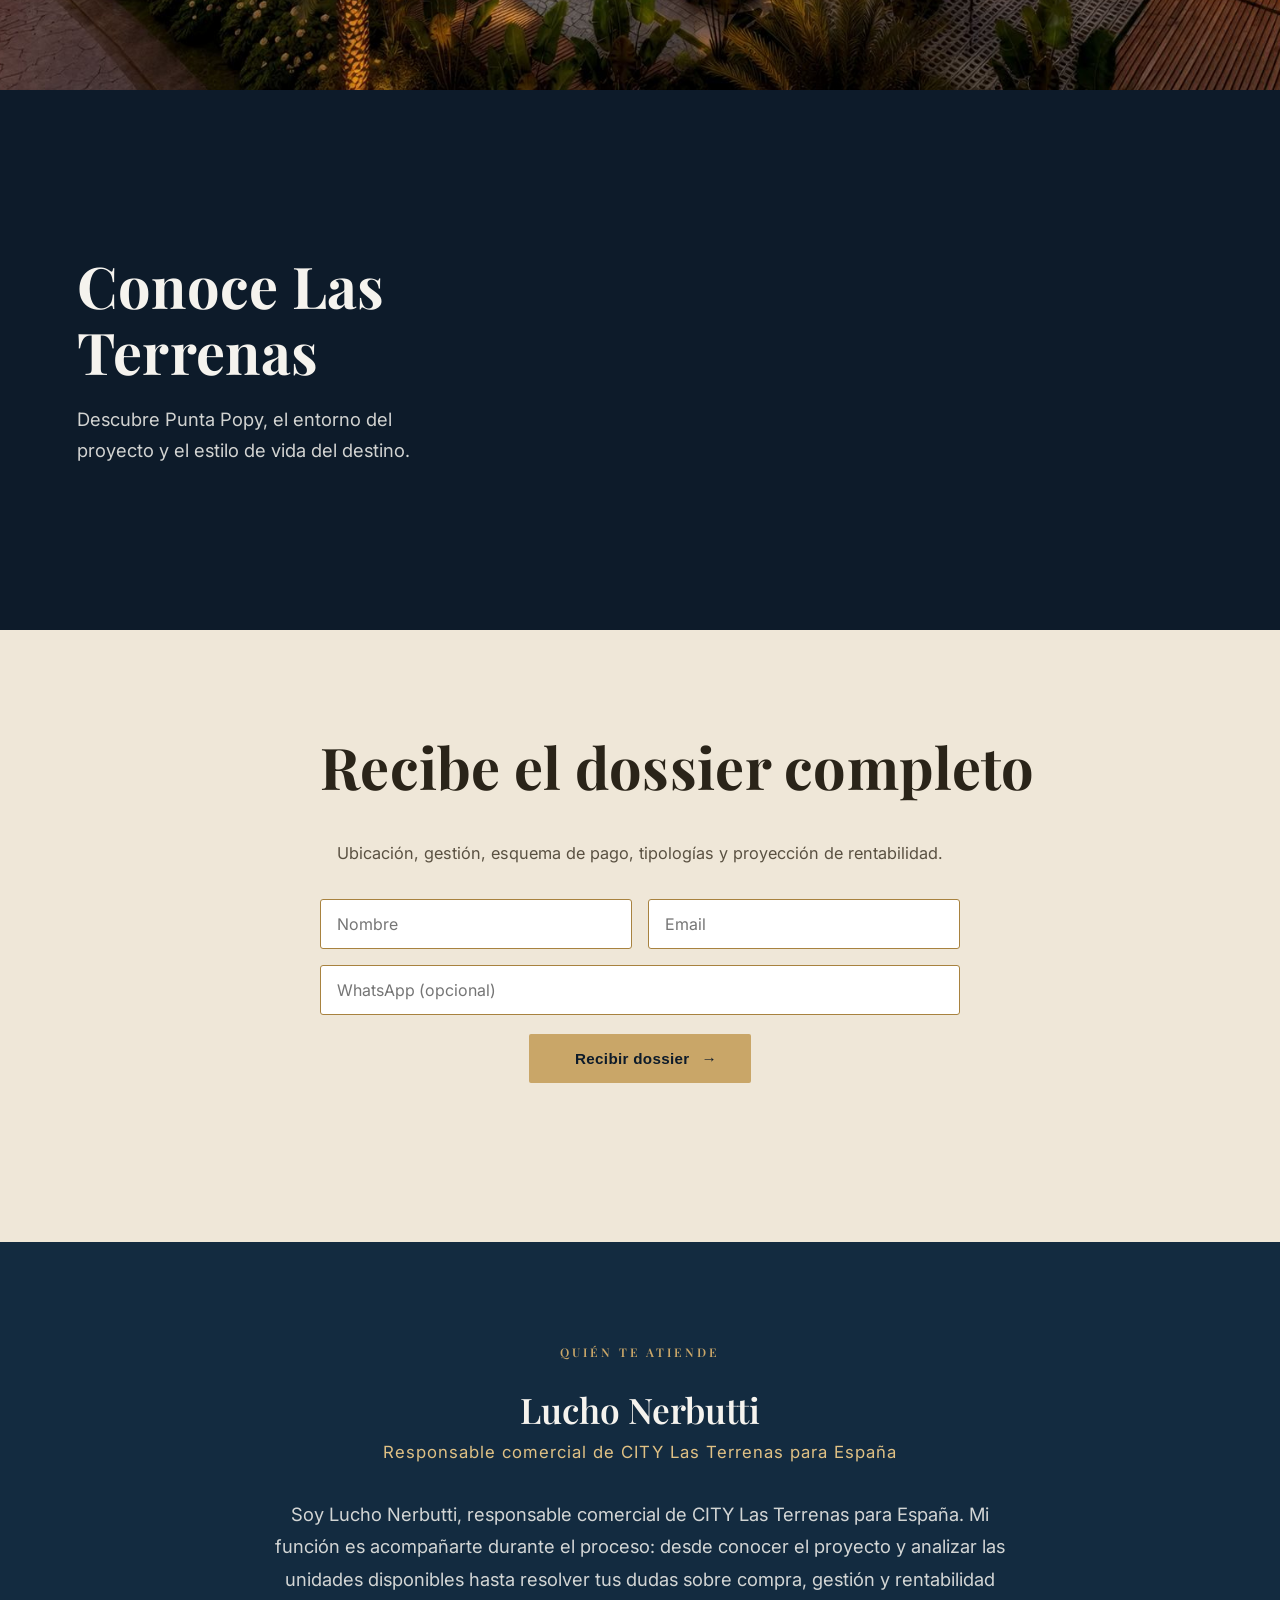
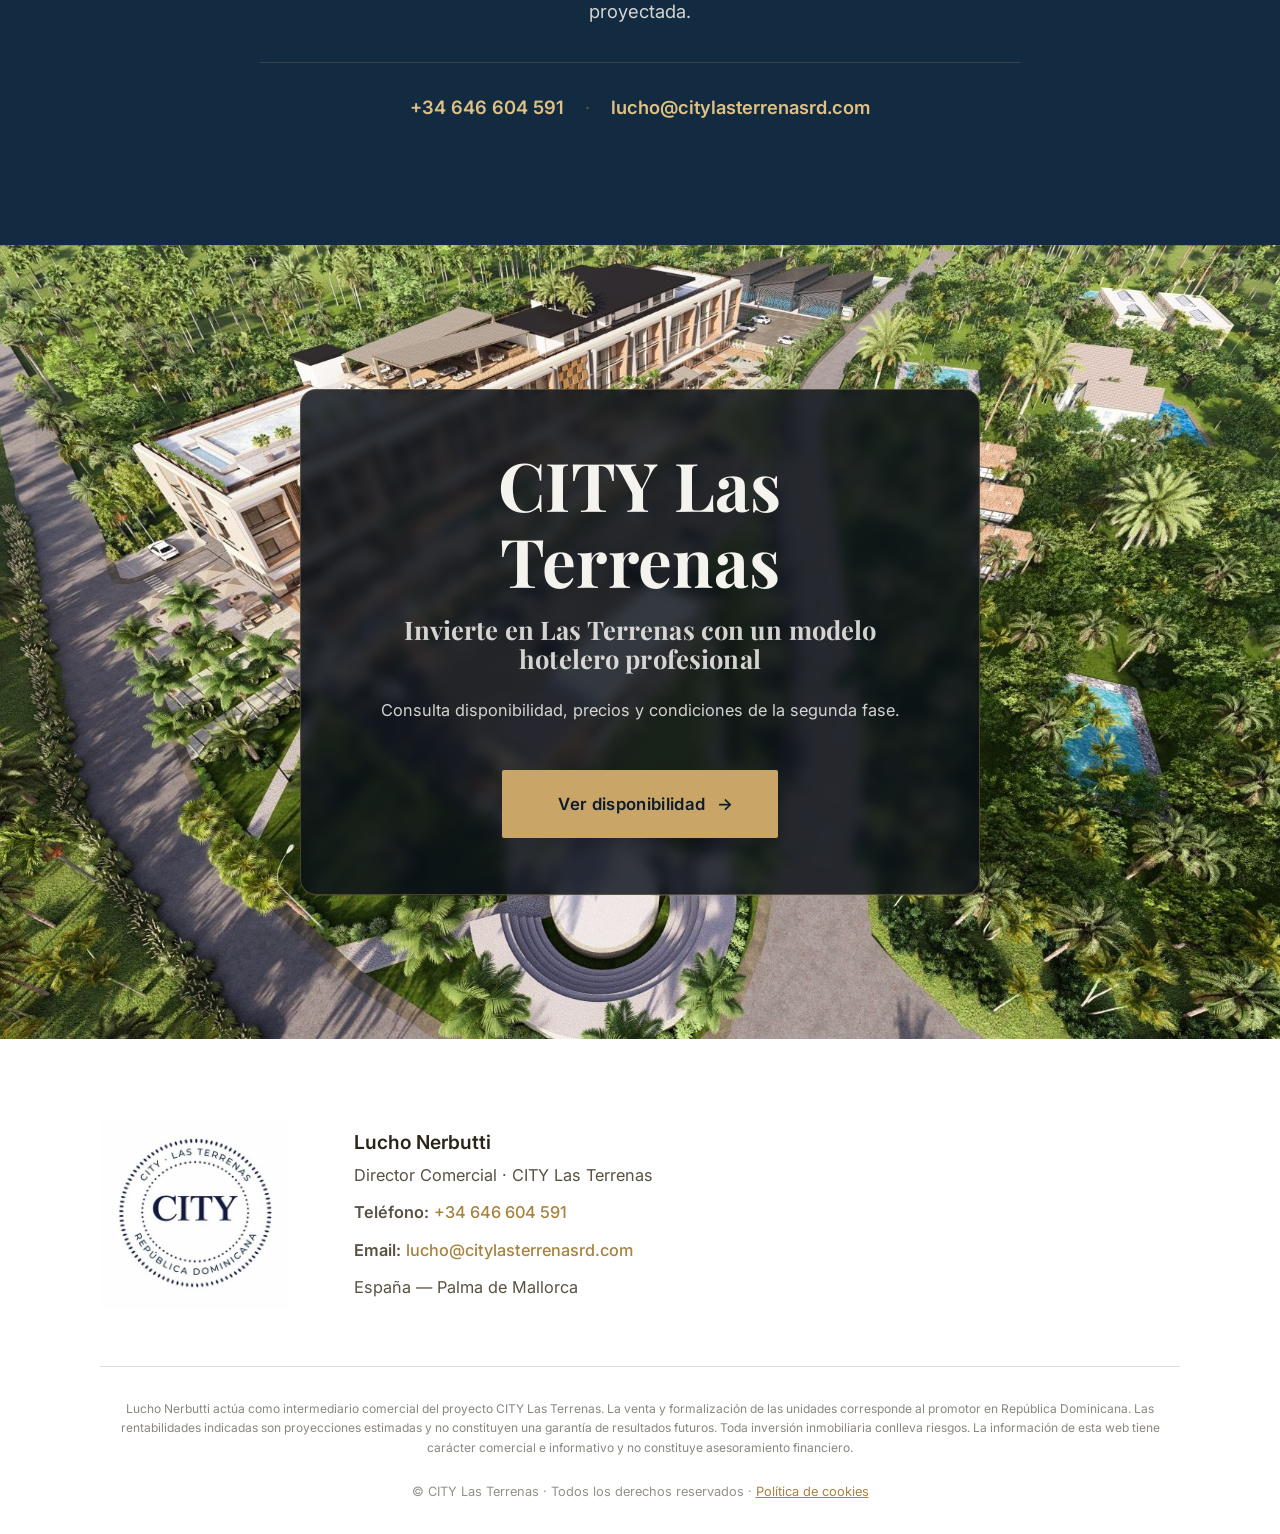
==== commit ecc76f9d: "Add files via upload" ====
--- a/index.html
+++ b/index.html
@@ -47,8 +47,8 @@
 <div class="trust-bar">
   <div class="trust-inner">
     <span class="trust-item"><strong>1ª fase</strong><small>100% vendida</small></span>
+    <span class="trust-item"><strong>Guzmán Ariza</strong><small>Gestión legal</small></span>
     <span class="trust-item"><strong>Ley CONFOTUR</strong><small>15 años de exención</small></span>
-    <span class="trust-item"><strong>Guzmán Ariza</strong><small>Gestión legal</small></span>
     <span class="trust-item"><strong>SIMA Madrid</strong><small>Presencia con stand</small></span>
   </div>
 </div>
